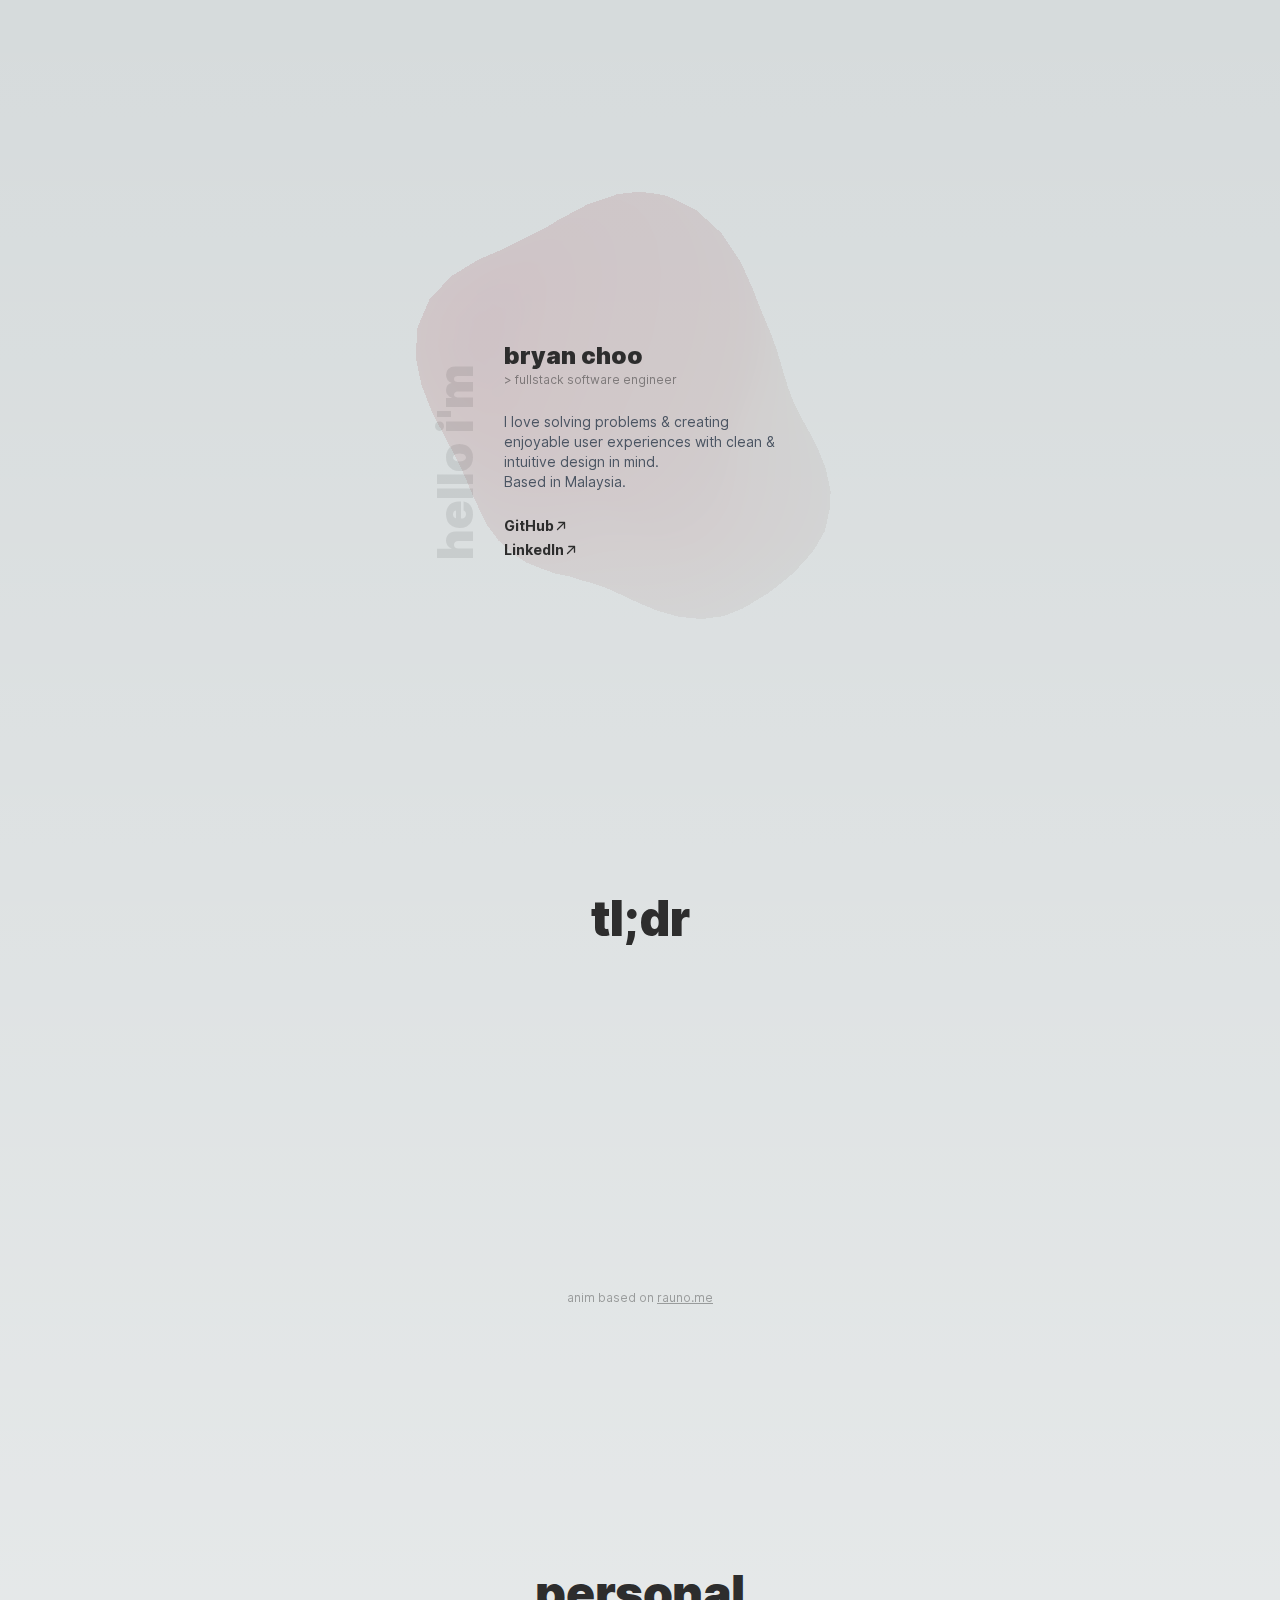
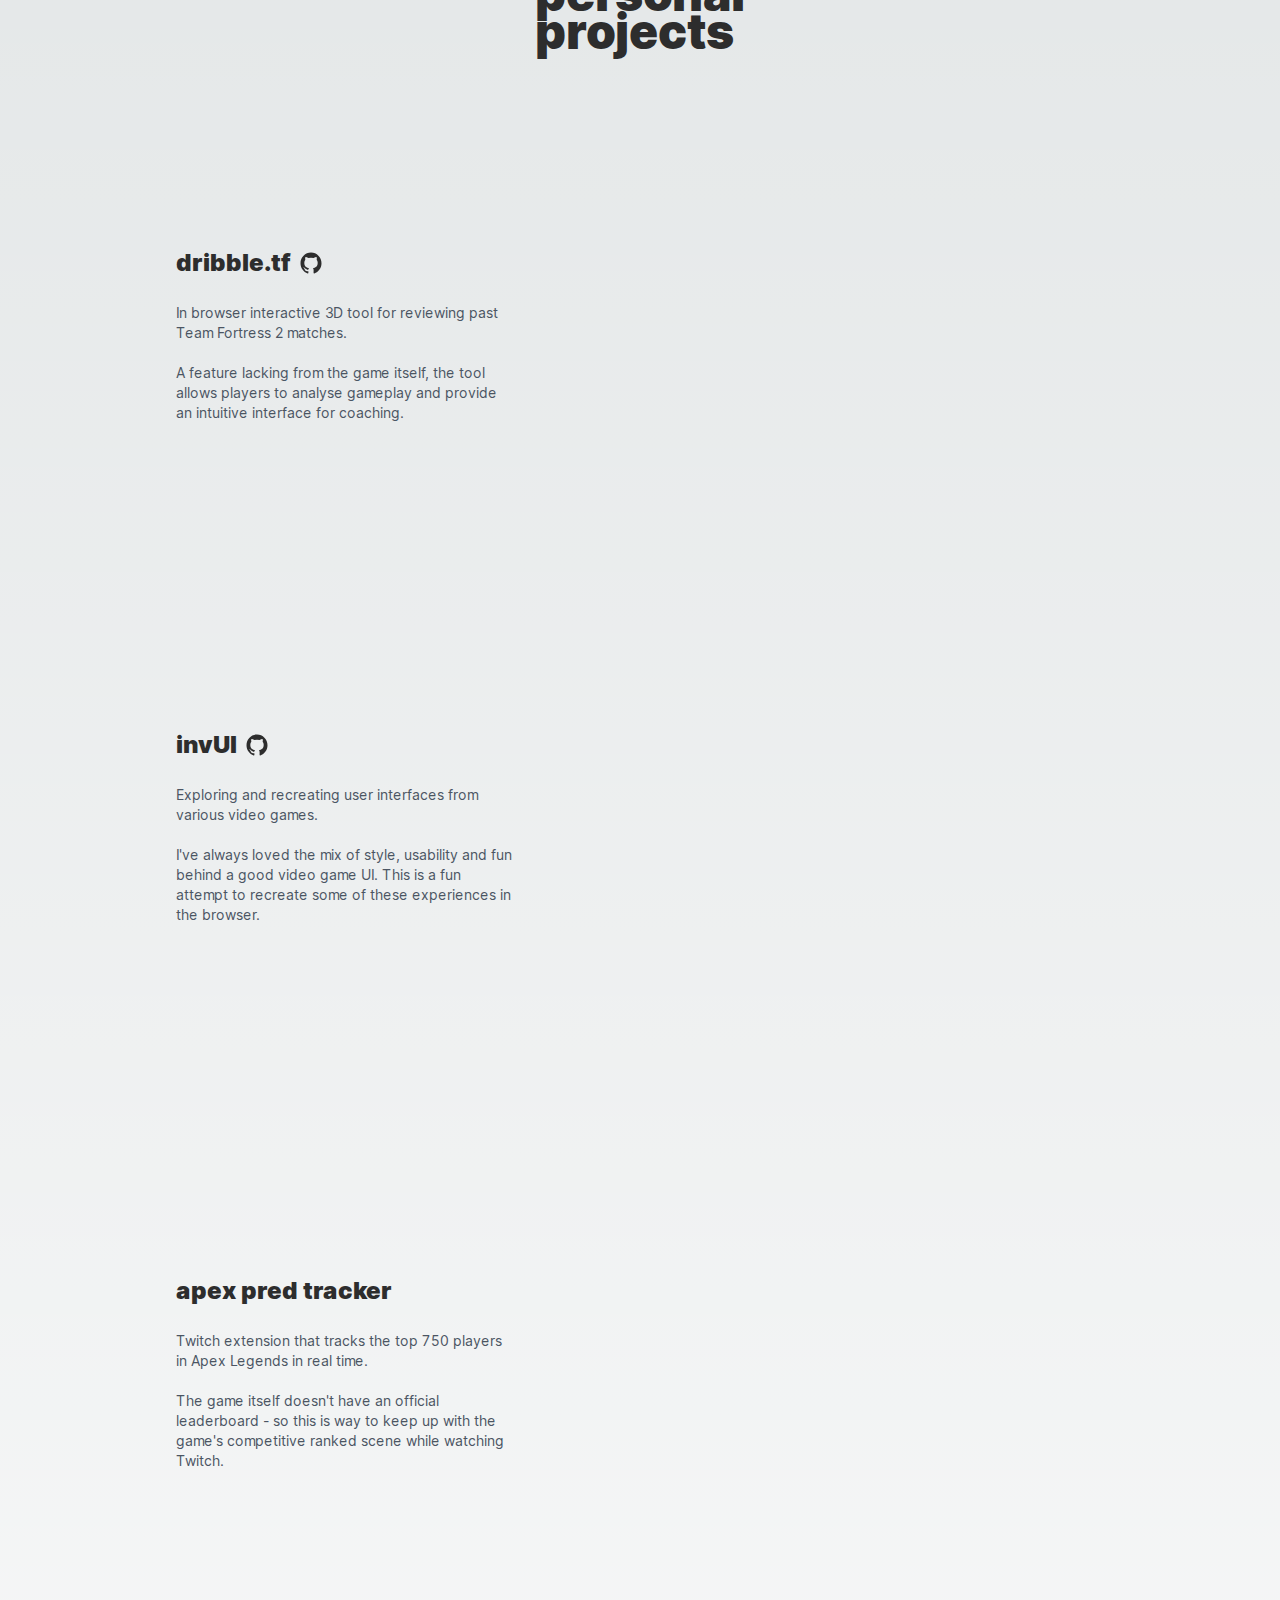
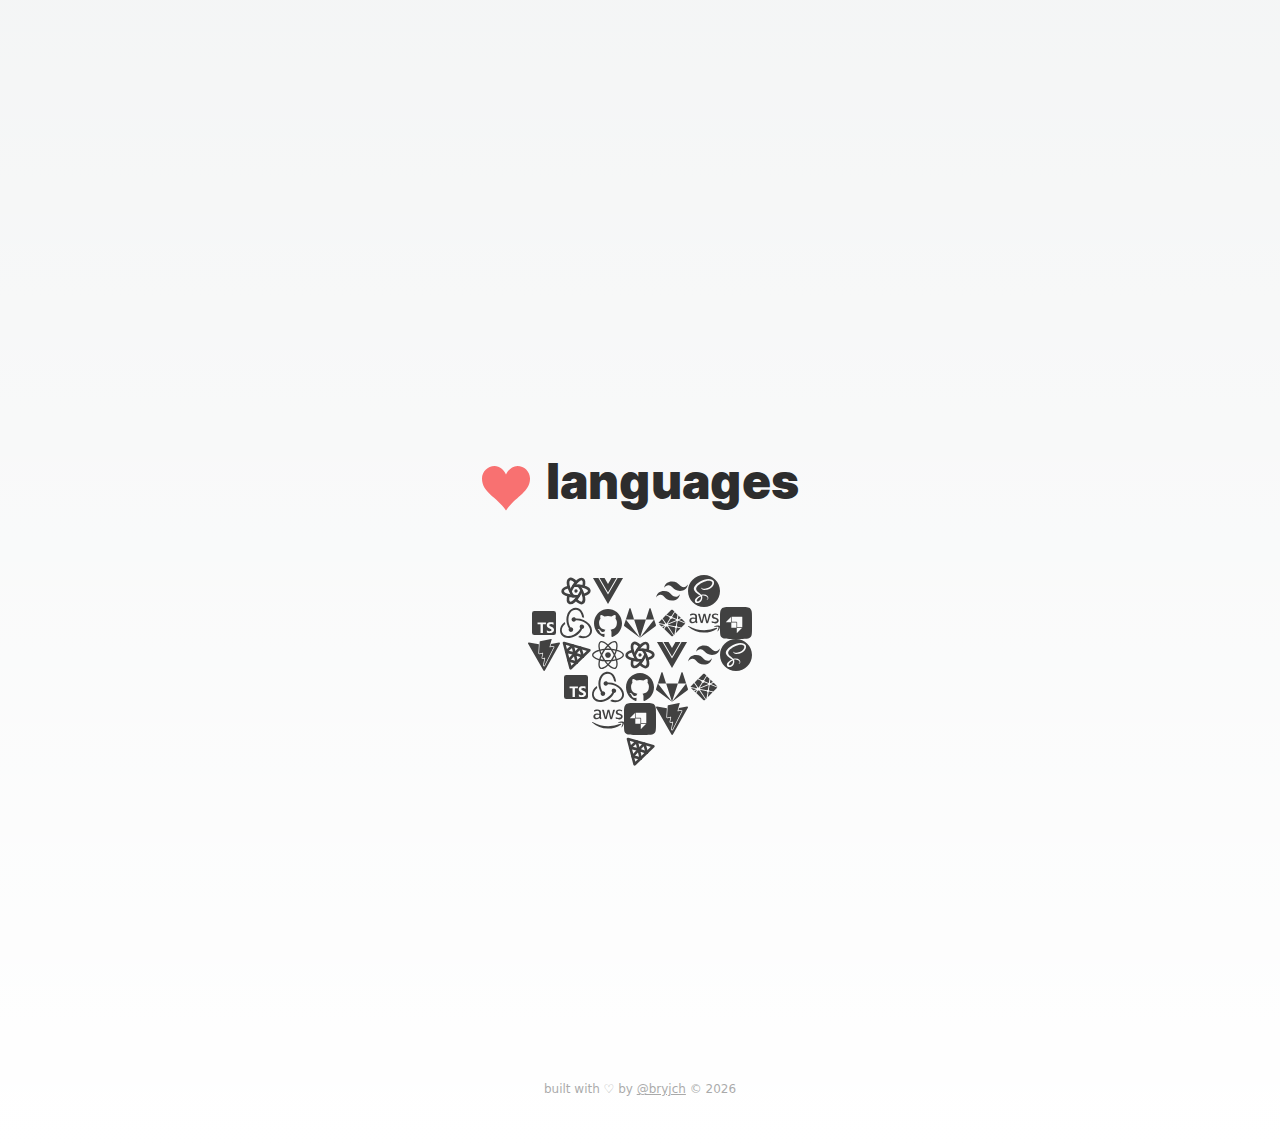
==== index.html @ 284724e9 "Deploying to main from @ bryjch/portfolio@7d08ee5f83254dabbc5045abfdbc4ef58ce2fde5 🚀" ====
<!DOCTYPE html><html lang="en"><head><meta charSet="utf-8"/><meta name="viewport" content="width=device-width, initial-scale=1"/><link rel="preload" href="/_next/static/media/2d141e1a38819612-s.p.woff2" as="font" crossorigin="" type="font/woff2"/><link rel="preload" href="/_next/static/media/3534416bbfdcc9be-s.p.woff2" as="font" crossorigin="" type="font/woff2"/><link rel="preload" href="/_next/static/media/735e8e7fccdb6d69-s.p.woff2" as="font" crossorigin="" type="font/woff2"/><link rel="preload" href="/_next/static/media/c9a5bc6a7c948fb0-s.p.woff2" as="font" crossorigin="" type="font/woff2"/><link rel="stylesheet" href="/_next/static/css/01c083bb0435b1bc.css" crossorigin="" data-precedence="next"/><link rel="preload" as="script" fetchPriority="low" href="/_next/static/chunks/webpack-c4fdabdfb7a5eb78.js" crossorigin=""/><script src="/_next/static/chunks/fd9d1056-96f86a2a9ab9b4eb.js" async="" crossorigin=""></script><script src="/_next/static/chunks/938-b4497bc437be2cba.js" async="" crossorigin=""></script><script src="/_next/static/chunks/main-app-8176eb04c7384afd.js" async="" crossorigin=""></script><script src="/_next/static/chunks/b536a0f1-627f87275513f0c8.js" async=""></script><script src="/_next/static/chunks/f8025e75-3c76b176ef606f08.js" async=""></script><script src="/_next/static/chunks/30a37ab2-d5630b1a00785053.js" async=""></script><script src="/_next/static/chunks/f97e080b-dc080d151d26a91a.js" async=""></script><script src="/_next/static/chunks/9c4e2130-db1ce930b260597e.js" async=""></script><script src="/_next/static/chunks/619edb50-82c0f2082893d46e.js" async=""></script><script src="/_next/static/chunks/53c13509-4abc316541fa5c7f.js" async=""></script><script src="/_next/static/chunks/8e1d74a4-30deee8520713abd.js" async=""></script><script src="/_next/static/chunks/3d47b92a-4166e5108a5d3f38.js" async=""></script><script src="/_next/static/chunks/632-d1c2dd613362a618.js" async=""></script><script src="/_next/static/chunks/app/page-56d567852013eef4.js" async=""></script><script src="/_next/static/chunks/849-bd500877c4255c09.js" async=""></script><script src="/_next/static/chunks/app/layout-29868a485b62429f.js" async=""></script><title>portfolio / bryan choo</title><meta name="description" content="I love solving problems &amp; creating enjoyable user experiences with clean &amp; intuitive design in mind."/><link rel="icon" href="/favicon.ico" type="image/x-icon" sizes="16x16"/><meta name="next-size-adjust"/><script src="/_next/static/chunks/polyfills-c67a75d1b6f99dc8.js" crossorigin="" noModule=""></script></head><body class="
    __variable_aaf875
    __variable_da1155
    __variable_994440
    __variable_587f35
  "><main class="relative flex flex-col items-center font-inter"><div class="absolute inset-0 h-full w-full overflow-hidden"><div class="h-screen w-screen" style="transform:none"><div class="relative h-full w-full"><div style="position:relative;width:100%;height:100%;overflow:hidden;pointer-events:auto"><div style="width:100%;height:100%"><canvas style="display:block"></canvas></div></div></div></div></div><section class="flex min-h-screen w-full flex-col items-center justify-center py-24 md:flex-row"><div class="relative max-w-[20em] px-6 text-center md:text-left"><div class="mb-6"><div class="flex justify-center text-2xl font-black md:justify-start"><div class="relative cursor-default whitespace-pre-wrap text-center"><div class="animate-float" style="animation-delay:3.1559451524192443s"><div class="animate-rock" style="animation-duration:9.9s;animation-direction:normal">b</div></div></div><div class="relative cursor-default whitespace-pre-wrap text-center"><div class="animate-float" style="animation-delay:3.3472362886883804s"><div class="animate-rock" style="animation-duration:5.8s;animation-direction:reverse">r</div></div></div><div class="relative cursor-default whitespace-pre-wrap text-center"><div class="animate-float" style="animation-delay:4.251679165800007s"><div class="animate-rock" style="animation-duration:10.8s;animation-direction:normal">y</div></div></div><div class="relative cursor-default whitespace-pre-wrap text-center"><div class="animate-float" style="animation-delay:0.77472004172191s"><div class="animate-rock" style="animation-duration:8.5s;animation-direction:reverse">a</div></div></div><div class="relative cursor-default whitespace-pre-wrap text-center"><div class="animate-float" style="animation-delay:4.520861623666653s"><div class="animate-rock" style="animation-duration:15.9s;animation-direction:normal">n</div></div></div><div class="relative cursor-default whitespace-pre-wrap text-center"><div class="animate-float" style="animation-delay:2.71544458318845s"><div class="animate-rock" style="animation-duration:17.5s;animation-direction:reverse"> </div></div></div><div class="relative cursor-default whitespace-pre-wrap text-center"><div class="animate-float" style="animation-delay:0.25283655226793633s"><div class="animate-rock" style="animation-duration:12.8s;animation-direction:normal">c</div></div></div><div class="relative cursor-default whitespace-pre-wrap text-center"><div class="animate-float" style="animation-delay:0.7311915383926276s"><div class="animate-rock" style="animation-duration:18.5s;animation-direction:reverse">h</div></div></div><div class="relative cursor-default whitespace-pre-wrap text-center"><div class="animate-float" style="animation-delay:2.541614283893641s"><div class="animate-rock" style="animation-duration:9.5s;animation-direction:normal">o</div></div></div><div class="relative cursor-default whitespace-pre-wrap text-center"><div class="animate-float" style="animation-delay:0.2887290134395723s"><div class="animate-rock" style="animation-duration:15.2s;animation-direction:reverse">o</div></div></div></div><p class="text-xs opacity-50 dark:opacity-80">&gt;<!-- --> fullstack software engineer</p></div><div class="mb-6 text-sm text-pp-text-muted"><p>I love solving problems &amp; creating enjoyable user experiences with clean &amp; intuitive design in mind.</p><p>Based in Malaysia.</p></div><div class="flex flex-row items-start justify-center gap-4 text-sm md:flex-col md:justify-end md:gap-1"><a class="underline-anchor relative inline-flex items-center font-bold" href="https://github.com/bryjch">GitHub <svg stroke="currentColor" fill="currentColor" stroke-width="0" viewBox="0 0 256 256" height="1em" width="1em" xmlns="http://www.w3.org/2000/svg"><path d="M204,64V168a12,12,0,0,1-24,0V93L72.49,200.49a12,12,0,0,1-17-17L163,76H88a12,12,0,0,1,0-24H192A12,12,0,0,1,204,64Z"></path></svg></a><a class="underline-anchor relative inline-flex items-center font-bold" href="https://www.linkedin.com/in/bryjch">LinkedIn <svg stroke="currentColor" fill="currentColor" stroke-width="0" viewBox="0 0 256 256" height="1em" width="1em" xmlns="http://www.w3.org/2000/svg"><path d="M204,64V168a12,12,0,0,1-24,0V93L72.49,200.49a12,12,0,0,1-17-17L163,76H88a12,12,0,0,1,0-24H192A12,12,0,0,1,204,64Z"></path></svg></a></div><div class="absolute bottom-0 left-0 hidden origin-bottom-left -rotate-90 md:block"><span class="text-5xl font-black opacity-10 dark:opacity-60">hello i&#x27;m</span></div></div></section><section class="flex h-[90vh] w-screen flex-col items-center justify-start sm:h-[75vh]"><div class="relative grid text-5xl font-black leading-[0.8em]"><div class="flex"><div class="relative cursor-default whitespace-pre-wrap text-center"><div class="animate-float" style="animation-delay:3.8753112233521563s"><div class="animate-rock" style="animation-duration:6.7s;animation-direction:normal">t</div></div></div><div class="relative cursor-default whitespace-pre-wrap text-center"><div class="animate-float" style="animation-delay:0.15325197561466253s"><div class="animate-rock" style="animation-duration:15.1s;animation-direction:reverse">l</div></div></div><div class="relative cursor-default whitespace-pre-wrap text-center"><div class="animate-float" style="animation-delay:3.5206346283004253s"><div class="animate-rock" style="animation-duration:7.5s;animation-direction:normal">;</div></div></div><div class="relative cursor-default whitespace-pre-wrap text-center"><div class="animate-float" style="animation-delay:3.9883256574940233s"><div class="animate-rock" style="animation-duration:14.7s;animation-direction:reverse">d</div></div></div><div class="relative cursor-default whitespace-pre-wrap text-center"><div class="animate-float" style="animation-delay:3.10139836051797s"><div class="animate-rock" style="animation-duration:15.6s;animation-direction:normal">r</div></div></div></div></div><div class="relative flex w-full max-w-lg flex-col items-start p-8 leading-none"><div class="flex w-full flex-wrap rounded py-4 sm:py-4" title="counting down the days" style="opacity:0"><span>⁣</span></div><div class="flex w-full flex-wrap rounded py-4 sm:py-4" title="little impostor syndrome" style="opacity:0"><span>⁣</span></div><div class="flex w-full flex-wrap rounded py-4 sm:py-4" title="not duolingo" style="opacity:0"><span>⁣</span></div><div class="flex w-full flex-wrap rounded py-4 sm:py-4" title="a frame that works" style="opacity:0"><span>⁣</span></div><div class="flex w-full flex-wrap rounded py-4 sm:py-4" title="home sweet home" style="opacity:0"><span>⁣</span></div><div class="flex w-full flex-wrap rounded py-4 sm:py-4" title="never catch me lackin" style="opacity:0"><span>⁣</span></div></div><div class="relative text-xs opacity-40">anim based on<!-- --> <a class="underline" href="https://rauno.me/projects" target="_blank" rel="noopener noreferrer">rauno.me</a></div></section><section class="-mb-4 flex items-center justify-center md:-mb-8"><div class="relative ml-auto inline-flex"><div class="relative grid text-5xl font-black leading-[0.8em]"><div class="flex"><div class="relative cursor-default whitespace-pre-wrap text-center"><div class="animate-float" style="animation-delay:0.7577377024113147s"><div class="animate-rock" style="animation-duration:13.4s;animation-direction:normal">p</div></div></div><div class="relative cursor-default whitespace-pre-wrap text-center"><div class="animate-float" style="animation-delay:2.628112608424926s"><div class="animate-rock" style="animation-duration:8.2s;animation-direction:reverse">e</div></div></div><div class="relative cursor-default whitespace-pre-wrap text-center"><div class="animate-float" style="animation-delay:0.9296190545685337s"><div class="animate-rock" style="animation-duration:12.1s;animation-direction:normal">r</div></div></div><div class="relative cursor-default whitespace-pre-wrap text-center"><div class="animate-float" style="animation-delay:1.0887898962300433s"><div class="animate-rock" style="animation-duration:7.4s;animation-direction:reverse">s</div></div></div><div class="relative cursor-default whitespace-pre-wrap text-center"><div class="animate-float" style="animation-delay:0.3886985484781064s"><div class="animate-rock" style="animation-duration:7.3s;animation-direction:normal">o</div></div></div><div class="relative cursor-default whitespace-pre-wrap text-center"><div class="animate-float" style="animation-delay:2.80549498810875s"><div class="animate-rock" style="animation-duration:17.5s;animation-direction:reverse">n</div></div></div><div class="relative cursor-default whitespace-pre-wrap text-center"><div class="animate-float" style="animation-delay:2.534920149709251s"><div class="animate-rock" style="animation-duration:16.9s;animation-direction:normal">a</div></div></div><div class="relative cursor-default whitespace-pre-wrap text-center"><div class="animate-float" style="animation-delay:1.3307048018531995s"><div class="animate-rock" style="animation-duration:17.9s;animation-direction:reverse">l</div></div></div></div><div class="flex"><div class="relative cursor-default whitespace-pre-wrap text-center"><div class="animate-float" style="animation-delay:3.4080495295619033s"><div class="animate-rock" style="animation-duration:8.7s;animation-direction:normal">p</div></div></div><div class="relative cursor-default whitespace-pre-wrap text-center"><div class="animate-float" style="animation-delay:3.720848887187722s"><div class="animate-rock" style="animation-duration:5.5s;animation-direction:reverse">r</div></div></div><div class="relative cursor-default whitespace-pre-wrap text-center"><div class="animate-float" style="animation-delay:0.06356557922308761s"><div class="animate-rock" style="animation-duration:15.4s;animation-direction:normal">o</div></div></div><div class="relative cursor-default whitespace-pre-wrap text-center"><div class="animate-float" style="animation-delay:2.0709193973702558s"><div class="animate-rock" style="animation-duration:6.8s;animation-direction:reverse">j</div></div></div><div class="relative cursor-default whitespace-pre-wrap text-center"><div class="animate-float" style="animation-delay:4.885429465447957s"><div class="animate-rock" style="animation-duration:14.6s;animation-direction:normal">e</div></div></div><div class="relative cursor-default whitespace-pre-wrap text-center"><div class="animate-float" style="animation-delay:1.320691082284624s"><div class="animate-rock" style="animation-duration:12.7s;animation-direction:reverse">c</div></div></div><div class="relative cursor-default whitespace-pre-wrap text-center"><div class="animate-float" style="animation-delay:3.6892335467715522s"><div class="animate-rock" style="animation-duration:11.7s;animation-direction:normal">t</div></div></div><div class="relative cursor-default whitespace-pre-wrap text-center"><div class="animate-float" style="animation-delay:0.03360759411392794s"><div class="animate-rock" style="animation-duration:16.9s;animation-direction:reverse">s</div></div></div></div></div></div></section><section><div class="relative mx-auto my-28 flex w-full max-w-screen-lg flex-col items-center justify-center px-8 md:my-40 md:flex-row lg:px-12"><div class="basis-5/12 md:pr-12"><div class="mb-6 flex items-center"><a href="https://dribble.tf" class="underline-anchor relative inline-flex transition-all"><h2 class="text-2xl font-black">dribble.tf</h2></a><a href="https://github.com/bryjch/dribble.tf" class="ml-2 inline-block text-2xl transition-all hover:text-pp-accent"><svg stroke="currentColor" fill="currentColor" stroke-width="0" viewBox="0 0 512 512" height="1em" width="1em" xmlns="http://www.w3.org/2000/svg"><path d="M256 32C132.3 32 32 134.9 32 261.7c0 101.5 64.2 187.5 153.2 217.9a17.56 17.56 0 0 0 3.8.4c8.3 0 11.5-6.1 11.5-11.4 0-5.5-.2-19.9-.3-39.1a102.4 102.4 0 0 1-22.6 2.7c-43.1 0-52.9-33.5-52.9-33.5-10.2-26.5-24.9-33.6-24.9-33.6-19.5-13.7-.1-14.1 1.4-14.1h.1c22.5 2 34.3 23.8 34.3 23.8 11.2 19.6 26.2 25.1 39.6 25.1a63 63 0 0 0 25.6-6c2-14.8 7.8-24.9 14.2-30.7-49.7-5.8-102-25.5-102-113.5 0-25.1 8.7-45.6 23-61.6-2.3-5.8-10-29.2 2.2-60.8a18.64 18.64 0 0 1 5-.5c8.1 0 26.4 3.1 56.6 24.1a208.21 208.21 0 0 1 112.2 0c30.2-21 48.5-24.1 56.6-24.1a18.64 18.64 0 0 1 5 .5c12.2 31.6 4.5 55 2.2 60.8 14.3 16.1 23 36.6 23 61.6 0 88.2-52.4 107.6-102.3 113.3 8 7.1 15.2 21.1 15.2 42.5 0 30.7-.3 55.5-.3 63 0 5.4 3.1 11.5 11.4 11.5a19.35 19.35 0 0 0 4-.4C415.9 449.2 480 363.1 480 261.7 480 134.9 379.7 32 256 32z"></path></svg></a></div><p class="mb-6 max-w-sm whitespace-pre-line text-sm text-pp-text-muted">In browser interactive 3D tool for reviewing past Team Fortress 2 matches.

A feature lacking from the game itself, the tool allows players to analyse gameplay and provide an intuitive interface for coaching.</p></div><div class="relative flex w-full max-w-sm basis-7/12 items-center justify-center md:max-w-screen-sm"><a href="https://dribble.tf" class="inline-block transition-transform duration-300 hover:scale-[102%]"><div class="group flex"><div class="inline-block rounded-[2rem] shadow-lg md:rounded-[4rem]"><img alt="dribble.tf" loading="lazy" width="1280" height="791" decoding="async" data-nimg="1" class="overflow-hidden rounded-[2rem] md:rounded-[4rem]" style="color:transparent" src="/_next/static/media/dribble.1a53d5ec.png"/></div></div></a></div></div><div class="relative mx-auto my-28 flex w-full max-w-screen-lg flex-col items-center justify-center px-8 md:my-40 md:flex-row lg:px-12"><div class="basis-5/12 md:pr-12"><div class="mb-6 flex items-center"><a href="https://invui.netlify.app" class="underline-anchor relative inline-flex transition-all"><h2 class="text-2xl font-black">invUI</h2></a><a href="https://github.com/bryjch/invui" class="ml-2 inline-block text-2xl transition-all hover:text-pp-accent"><svg stroke="currentColor" fill="currentColor" stroke-width="0" viewBox="0 0 512 512" height="1em" width="1em" xmlns="http://www.w3.org/2000/svg"><path d="M256 32C132.3 32 32 134.9 32 261.7c0 101.5 64.2 187.5 153.2 217.9a17.56 17.56 0 0 0 3.8.4c8.3 0 11.5-6.1 11.5-11.4 0-5.5-.2-19.9-.3-39.1a102.4 102.4 0 0 1-22.6 2.7c-43.1 0-52.9-33.5-52.9-33.5-10.2-26.5-24.9-33.6-24.9-33.6-19.5-13.7-.1-14.1 1.4-14.1h.1c22.5 2 34.3 23.8 34.3 23.8 11.2 19.6 26.2 25.1 39.6 25.1a63 63 0 0 0 25.6-6c2-14.8 7.8-24.9 14.2-30.7-49.7-5.8-102-25.5-102-113.5 0-25.1 8.7-45.6 23-61.6-2.3-5.8-10-29.2 2.2-60.8a18.64 18.64 0 0 1 5-.5c8.1 0 26.4 3.1 56.6 24.1a208.21 208.21 0 0 1 112.2 0c30.2-21 48.5-24.1 56.6-24.1a18.64 18.64 0 0 1 5 .5c12.2 31.6 4.5 55 2.2 60.8 14.3 16.1 23 36.6 23 61.6 0 88.2-52.4 107.6-102.3 113.3 8 7.1 15.2 21.1 15.2 42.5 0 30.7-.3 55.5-.3 63 0 5.4 3.1 11.5 11.4 11.5a19.35 19.35 0 0 0 4-.4C415.9 449.2 480 363.1 480 261.7 480 134.9 379.7 32 256 32z"></path></svg></a></div><p class="mb-6 max-w-sm whitespace-pre-line text-sm text-pp-text-muted">Exploring and recreating user interfaces from various video games.

I&#x27;ve always loved the mix of style, usability and fun behind a good video game UI. This is a fun attempt to recreate some of these experiences in the browser.</p></div><div class="relative flex w-full max-w-sm basis-7/12 items-center justify-center md:max-w-screen-sm"><a href="https://invui.netlify.app" class="inline-block transition-transform duration-300 hover:scale-[102%]"><div class="group flex"><div class="inline-block rounded-[2rem] shadow-lg md:rounded-[4rem]"><img alt="invUI" loading="lazy" width="1280" height="780" decoding="async" data-nimg="1" class="overflow-hidden rounded-[2rem] md:rounded-[4rem]" style="color:transparent" src="/_next/static/media/invui.5ebc45e9.png"/></div></div></a></div></div><div class="relative mx-auto my-28 flex w-full max-w-screen-lg flex-col items-center justify-center px-8 md:my-40 md:flex-row lg:px-12"><div class="basis-5/12 md:pr-12"><div class="mb-6 flex items-center"><a href="https://dashboard.twitch.tv/extensions/9x7t6zdn54tl4xi81x6t3ac5irq7ev-0.0.3" class="underline-anchor relative inline-flex transition-all"><h2 class="text-2xl font-black">apex pred tracker</h2></a></div><p class="mb-6 max-w-sm whitespace-pre-line text-sm text-pp-text-muted">Twitch extension that tracks the top 750 players in Apex Legends in real time.

The game itself doesn&#x27;t have an official leaderboard - so this is way to keep up with the game&#x27;s competitive ranked scene while watching Twitch.</p></div><div class="relative flex w-full max-w-sm basis-7/12 items-center justify-center md:max-w-screen-sm"><a href="https://dashboard.twitch.tv/extensions/9x7t6zdn54tl4xi81x6t3ac5irq7ev-0.0.3" class="inline-block transition-transform duration-300 hover:scale-[102%]"><div class="group flex"><div class="inline-block rounded-[2rem] shadow-lg md:rounded-[4rem]"><img alt="apex pred tracker" loading="lazy" width="636" height="1000" decoding="async" data-nimg="1" class="overflow-hidden rounded-[2rem] md:rounded-[4rem]" style="color:transparent" src="/_next/static/media/apt-leaderboard.83c96e44.png"/></div><div class="inline-block rounded-[2rem] shadow-lg md:rounded-[4rem] -mr-5 -translate-x-2 scale-90"><img alt="apex pred tracker" loading="lazy" width="636" height="1000" decoding="async" data-nimg="1" class="overflow-hidden rounded-[2rem] md:rounded-[4rem]" style="color:transparent" src="/_next/static/media/apt-live-matches.5c783623.png"/></div></div></a></div></div></section><section class="pointer-events-none relative flex min-h-screen items-center justify-center"><div class="pointer-events-auto flex flex-col items-center justify-center"><div class="relative flex text-5xl font-black leading-[0.8em]"><svg stroke="currentColor" fill="currentColor" stroke-width="0" version="1.1" viewBox="0 0 16 16" class=" mr-4 animate-float text-red-400" height="1em" width="1em" xmlns="http://www.w3.org/2000/svg"><path d="M11.8 1c-1.682 0-3.129 1.368-3.799 2.797-0.671-1.429-2.118-2.797-3.8-2.797-2.318 0-4.2 1.882-4.2 4.2 0 4.716 4.758 5.953 8 10.616 3.065-4.634 8-6.050 8-10.616 0-2.319-1.882-4.2-4.2-4.2z"></path></svg><div class="flex"><div class="relative cursor-default whitespace-pre-wrap text-center"><div class="animate-float" style="animation-delay:4.513075437857924s"><div class="animate-rock" style="animation-duration:5.1s;animation-direction:normal">l</div></div></div><div class="relative cursor-default whitespace-pre-wrap text-center"><div class="animate-float" style="animation-delay:2.456861905965421s"><div class="animate-rock" style="animation-duration:8.9s;animation-direction:reverse">a</div></div></div><div class="relative cursor-default whitespace-pre-wrap text-center"><div class="animate-float" style="animation-delay:1.171172678991488s"><div class="animate-rock" style="animation-duration:10.9s;animation-direction:normal">n</div></div></div><div class="relative cursor-default whitespace-pre-wrap text-center"><div class="animate-float" style="animation-delay:1.8223125431652232s"><div class="animate-rock" style="animation-duration:6.5s;animation-direction:reverse">g</div></div></div><div class="relative cursor-default whitespace-pre-wrap text-center"><div class="animate-float" style="animation-delay:3.2943506252163823s"><div class="animate-rock" style="animation-duration:16.2s;animation-direction:normal">u</div></div></div><div class="relative cursor-default whitespace-pre-wrap text-center"><div class="animate-float" style="animation-delay:4.062893126340114s"><div class="animate-rock" style="animation-duration:14.3s;animation-direction:reverse">a</div></div></div><div class="relative cursor-default whitespace-pre-wrap text-center"><div class="animate-float" style="animation-delay:3.130742803763688s"><div class="animate-rock" style="animation-duration:14.4s;animation-direction:normal">g</div></div></div><div class="relative cursor-default whitespace-pre-wrap text-center"><div class="animate-float" style="animation-delay:3.056204985226993s"><div class="animate-rock" style="animation-duration:10.5s;animation-direction:reverse">e</div></div></div><div class="relative cursor-default whitespace-pre-wrap text-center"><div class="animate-float" style="animation-delay:2.032207776409866s"><div class="animate-rock" style="animation-duration:11.1s;animation-direction:normal">s</div></div></div></div></div><div class="mt-16 opacity-90"><div class="relative grid grid-cols-7"><div class="h-8 w-8"></div><div class="h-8 w-8"><svg stroke="currentColor" fill="none" stroke-width="2" viewBox="0 0 24 24" stroke-linecap="round" stroke-linejoin="round" class="h-full w-full" height="1em" width="1em" xmlns="http://www.w3.org/2000/svg"><path stroke="none" d="M0 0h24v24H0z" fill="none"></path><path d="M6.357 9c-2.637 .68 -4.357 1.845 -4.357 3.175c0 2.107 4.405 3.825 9.85 3.825c.74 0 1.26 -.039 1.95 -.097"></path><path d="M9.837 15.9c-.413 -.596 -.806 -1.133 -1.18 -1.8c-2.751 -4.9 -3.488 -9.77 -1.63 -10.873c1.15 -.697 3.047 .253 4.974 2.254"></path><path d="M6.429 15.387c-.702 2.688 -.56 4.716 .56 5.395c1.783 1.08 5.387 -1.958 8.043 -6.804c.36 -.67 .683 -1.329 .968 -1.978"></path><path d="M12 18.52c1.928 2 3.817 2.95 4.978 2.253c1.85 -1.102 1.121 -5.972 -1.633 -10.873c-.384 -.677 -.777 -1.204 -1.18 -1.8"></path><path d="M17.66 15c2.612 -.687 4.34 -1.85 4.34 -3.176c0 -2.11 -4.408 -3.824 -9.845 -3.824c-.747 0 -1.266 .029 -1.955 .087"></path><path d="M8 12c.285 -.66 .607 -1.308 .968 -1.978c2.647 -4.844 6.253 -7.89 8.046 -6.801c1.11 .679 1.262 2.706 .56 5.393"></path><path d="M12.26 12.015h-.01c-.01 .13 -.12 .24 -.26 .24a.263 .263 0 0 1 -.25 -.26c0 -.14 .11 -.25 .24 -.25h-.01c.13 -.01 .25 .11 .25 .24"></path></svg></div><div class="h-8 w-8"><svg stroke="currentColor" fill="currentColor" stroke-width="0" viewBox="0 0 512 512" class="h-full w-full" height="1em" width="1em" xmlns="http://www.w3.org/2000/svg"><path d="m256 144.03-55.49-96.11h-79.43L256 281.61 390.92 47.92h-79.43L256 144.03z"></path><path d="M409.4 47.92 256 313.61 102.6 47.92H15.74L256 464.08 496.26 47.92H409.4z"></path></svg></div><div class="h-8 w-8"></div><div class="h-8 w-8"><svg stroke="currentColor" fill="currentColor" stroke-width="0" role="img" viewBox="0 0 24 24" class="h-full w-full" height="1em" width="1em" xmlns="http://www.w3.org/2000/svg"><path d="M12.001,4.8c-3.2,0-5.2,1.6-6,4.8c1.2-1.6,2.6-2.2,4.2-1.8c0.913,0.228,1.565,0.89,2.288,1.624 C13.666,10.618,15.027,12,18.001,12c3.2,0,5.2-1.6,6-4.8c-1.2,1.6-2.6,2.2-4.2,1.8c-0.913-0.228-1.565-0.89-2.288-1.624 C16.337,6.182,14.976,4.8,12.001,4.8z M6.001,12c-3.2,0-5.2,1.6-6,4.8c1.2-1.6,2.6-2.2,4.2-1.8c0.913,0.228,1.565,0.89,2.288,1.624 c1.177,1.194,2.538,2.576,5.512,2.576c3.2,0,5.2-1.6,6-4.8c-1.2,1.6-2.6,2.2-4.2,1.8c-0.913-0.228-1.565-0.89-2.288-1.624 C10.337,13.382,8.976,12,6.001,12z"></path></svg></div><div class="h-8 w-8"><svg stroke="currentColor" fill="currentColor" stroke-width="0" role="img" viewBox="0 0 24 24" class="h-full w-full" height="1em" width="1em" xmlns="http://www.w3.org/2000/svg"><path d="M12 0c6.627 0 12 5.373 12 12s-5.373 12-12 12S0 18.627 0 12 5.373 0 12 0zM9.615 15.998c.175.645.156 1.248-.024 1.792l-.065.18c-.024.061-.052.12-.078.176-.14.29-.326.56-.555.81-.698.759-1.672 1.047-2.09.805-.45-.262-.226-1.335.584-2.19.871-.918 2.12-1.509 2.12-1.509v-.003l.108-.061zm9.911-10.861c-.542-2.133-4.077-2.834-7.422-1.645-1.989.707-4.144 1.818-5.693 3.267C4.568 8.48 4.275 9.98 4.396 10.607c.427 2.211 3.457 3.657 4.703 4.73v.006c-.367.18-3.056 1.529-3.686 2.925-.675 1.47.105 2.521.615 2.655 1.575.436 3.195-.36 4.065-1.649.84-1.261.766-2.881.404-3.676.496-.135 1.08-.195 1.83-.104 2.101.24 2.521 1.56 2.43 2.1-.09.539-.523.854-.674.944-.15.091-.195.12-.181.181.015.09.091.09.21.075.165-.03 1.096-.45 1.141-1.471.045-1.29-1.186-2.729-3.375-2.7-.9.016-1.471.091-1.875.256-.03-.045-.061-.075-.105-.105-1.35-1.455-3.855-2.475-3.75-4.41.03-.705.285-2.564 4.8-4.814 3.705-1.846 6.661-1.335 7.171-.21.733 1.604-1.576 4.59-5.431 5.024-1.47.165-2.235-.404-2.431-.615-.209-.225-.239-.24-.314-.194-.12.06-.045.255 0 .375.12.3.585.825 1.396 1.095.704.225 2.43.359 4.5-.45 2.324-.899 4.139-3.405 3.614-5.505l.073.067z"></path></svg></div><div class="h-8 w-8"></div><div class="h-8 w-8"><svg stroke="currentColor" fill="currentColor" stroke-width="0" viewBox="0 0 24 24" class="h-full w-full" height="1em" width="1em" xmlns="http://www.w3.org/2000/svg"><path d="M19.24 3H4.76A1.76 1.76 0 0 0 3 4.76v14.48A1.76 1.76 0 0 0 4.76 21h14.48A1.76 1.76 0 0 0 21 19.24V4.76A1.76 1.76 0 0 0 19.24 3zm-5.8 10h-2.25v6.44H9.4V13H7.15v-1.46h6.29zm5.8 5.28a1.71 1.71 0 0 1-.67.74 3 3 0 0 1-1 .39 5.81 5.81 0 0 1-1.2.12 7 7 0 0 1-1.23-.11 4.52 4.52 0 0 1-1-.33v-1.71l-.06-.06h.06v.07a3.41 3.41 0 0 0 1 .54 3.06 3.06 0 0 0 1.13.2 2.58 2.58 0 0 0 .6-.06 1.47 1.47 0 0 0 .42-.17.75.75 0 0 0 .25-.25.69.69 0 0 0-.06-.74 1.24 1.24 0 0 0-.35-.33 3.12 3.12 0 0 0-.53-.3l-.67-.28a3.57 3.57 0 0 1-1.37-1 2 2 0 0 1-.46-1.33 2.16 2.16 0 0 1 .24-1.06 2.09 2.09 0 0 1 .66-.71 2.88 2.88 0 0 1 1-.42 5.11 5.11 0 0 1 1.19-.13 7 7 0 0 1 1.09.07 4.53 4.53 0 0 1 .88.23v1.65a2.42 2.42 0 0 0-.42-.24 3.58 3.58 0 0 0-.49-.17 3 3 0 0 0-.49-.1 2.45 2.45 0 0 0-.46 0 2.29 2.29 0 0 0-.56.06 1.54 1.54 0 0 0-.43.16.78.78 0 0 0-.26.25.63.63 0 0 0-.09.33.62.62 0 0 0 .1.35 1.19 1.19 0 0 0 .3.29 2.15 2.15 0 0 0 .46.28l.63.28a6.56 6.56 0 0 1 .84.42 2.65 2.65 0 0 1 .64.49 1.79 1.79 0 0 1 .42.63 2.48 2.48 0 0 1 .14.85 2.68 2.68 0 0 1-.25 1.08z"></path></svg></div><div class="h-8 w-8"><svg stroke="currentColor" fill="currentColor" stroke-width="0" role="img" viewBox="0 0 24 24" class="h-full w-full" height="1em" width="1em" xmlns="http://www.w3.org/2000/svg"><path d="M16.634 16.504c.87-.075 1.543-.84 1.5-1.754-.047-.914-.796-1.648-1.709-1.648h-.061a1.71 1.71 0 00-1.648 1.769c.03.479.226.869.494 1.153-1.048 2.038-2.621 3.536-5.005 4.795-1.603.838-3.296 1.154-4.944.93-1.378-.195-2.456-.81-3.116-1.799-.988-1.499-1.078-3.116-.255-4.734.6-1.17 1.499-2.023 2.099-2.443a9.96 9.96 0 01-.42-1.543C-.868 14.408-.416 18.752.932 20.805c1.004 1.498 3.057 2.456 5.304 2.456.6 0 1.23-.044 1.843-.194 3.897-.749 6.848-3.086 8.541-6.532zm5.348-3.746c-2.32-2.728-5.738-4.226-9.634-4.226h-.51c-.253-.554-.837-.899-1.498-.899h-.045c-.943 0-1.678.81-1.647 1.753.03.898.794 1.648 1.708 1.648h.074a1.69 1.69 0 001.499-1.049h.555c2.309 0 4.495.674 6.488 1.992 1.527 1.005 2.622 2.323 3.237 3.897.538 1.288.509 2.547-.045 3.597-.855 1.647-2.294 2.517-4.196 2.517-1.199 0-2.367-.375-2.967-.644-.36.298-.96.793-1.394 1.093 1.318.598 2.652.943 3.94.943 2.922 0 5.094-1.647 5.919-3.236.898-1.798.824-4.824-1.47-7.416zM6.49 17.042c.03.899.793 1.648 1.708 1.648h.06a1.688 1.688 0 001.648-1.768c0-.9-.779-1.647-1.693-1.647h-.06c-.06 0-.15 0-.226.029-1.243-2.098-1.768-4.347-1.572-6.772.12-1.828.72-3.417 1.797-4.735.9-1.124 2.593-1.68 3.747-1.708 3.236-.061 4.585 3.971 4.689 5.574l1.498.45C17.741 3.197 14.686.62 11.764.62 9.02.62 6.49 2.613 5.47 5.535 4.077 9.43 4.991 13.177 6.7 16.174c-.15.195-.24.539-.21.868z"></path></svg></div><div class="h-8 w-8"><svg stroke="currentColor" fill="currentColor" stroke-width="0" viewBox="0 0 512 512" class="h-full w-full" height="1em" width="1em" xmlns="http://www.w3.org/2000/svg"><path d="M256 32C132.3 32 32 134.9 32 261.7c0 101.5 64.2 187.5 153.2 217.9a17.56 17.56 0 0 0 3.8.4c8.3 0 11.5-6.1 11.5-11.4 0-5.5-.2-19.9-.3-39.1a102.4 102.4 0 0 1-22.6 2.7c-43.1 0-52.9-33.5-52.9-33.5-10.2-26.5-24.9-33.6-24.9-33.6-19.5-13.7-.1-14.1 1.4-14.1h.1c22.5 2 34.3 23.8 34.3 23.8 11.2 19.6 26.2 25.1 39.6 25.1a63 63 0 0 0 25.6-6c2-14.8 7.8-24.9 14.2-30.7-49.7-5.8-102-25.5-102-113.5 0-25.1 8.7-45.6 23-61.6-2.3-5.8-10-29.2 2.2-60.8a18.64 18.64 0 0 1 5-.5c8.1 0 26.4 3.1 56.6 24.1a208.21 208.21 0 0 1 112.2 0c30.2-21 48.5-24.1 56.6-24.1a18.64 18.64 0 0 1 5 .5c12.2 31.6 4.5 55 2.2 60.8 14.3 16.1 23 36.6 23 61.6 0 88.2-52.4 107.6-102.3 113.3 8 7.1 15.2 21.1 15.2 42.5 0 30.7-.3 55.5-.3 63 0 5.4 3.1 11.5 11.4 11.5a19.35 19.35 0 0 0 4-.4C415.9 449.2 480 363.1 480 261.7 480 134.9 379.7 32 256 32z"></path></svg></div><div class="h-8 w-8"><svg stroke="currentColor" fill="currentColor" stroke-width="0" viewBox="0 0 512 512" class="h-full w-full" height="1em" width="1em" xmlns="http://www.w3.org/2000/svg"><path d="M105.2 24.9c-3.1-8.9-15.7-8.9-18.9 0L29.8 199.7h132c-.1 0-56.6-174.8-56.6-174.8zM.9 287.7c-2.6 8 .3 16.9 7.1 22l247.9 184-226.2-294zm160.8-88l94.3 294 94.3-294zm349.4 88l-28.8-88-226.3 294 247.9-184c6.9-5.1 9.7-14 7.2-22zM425.7 24.9c-3.1-8.9-15.7-8.9-18.9 0l-56.6 174.8h132z"></path></svg></div><div class="h-8 w-8"><svg stroke="currentColor" fill="currentColor" stroke-width="0" viewBox="0 0 24 24" class="h-full w-full" height="1em" width="1em" xmlns="http://www.w3.org/2000/svg"><path d="M17.13 9.68 22 11.8v-.11c-.07-.24-.28-.45-.7-.87l-2-2-2.07.87zM12.2 7.24a1.31 1.31 0 0 1 .16.47l3 1.29a1.11 1.11 0 0 1 .29-.14l.48-3-2-2-1.95 3.3s0 .05.02.08zM10.61 7a1.1 1.1 0 0 1 1-.2h.05l2.16-3.34-.66-.66c-.42-.42-.63-.63-.87-.7a1 1 0 0 0-.63 0c-.24.07-.45.28-.87.7l-3 3c.31.14 2.5 1.06 2.78 1.19zm-3.12 5.29h.27a1.45 1.45 0 0 1 .29 0l2.38-3.68v-.06a1 1 0 0 1-.27-.95L9 7l-1.7-.73L5 8.61l2.51 3.66zm7.62-2.44v-.08a.59.59 0 0 1 0-.14l-2.86-1.27h-.05a1.05 1.05 0 0 1-.88.47h-.17s-.05 0-.06.05L8.73 12.5v.05l6.33-2.7s.05.02.05 0zm1.36-.91a.83.83 0 0 1 .26.19l2-.84-1.89-1.87-.4 2.47zm-2.29 5.54A.91.91 0 0 1 15 14v-.05l.54-3.37-.09-.08L9 13.15a2.76 2.76 0 0 1 .08.27zM2 11.95zm12.14 3.18L8.92 14v.06L13.47 21l.42-.43c.15-.92.71-4.33.78-4.72a.9.9 0 0 1-.53-.72zm1.65.32a.88.88 0 0 1-.36.27l-.64 3.94L18.43 16zm1.07-5.13a.07.07 0 0 0-.06 0 .92.92 0 0 1-.61.34v.06l-.55 3.4a.88.88 0 0 1 .34.62h.06l2.95.61 2.28-2.28a4.22 4.22 0 0 0 .65-.74zM8.3 14.59a1.27 1.27 0 0 1-.86 0l-1.22 1.9 4.69 4.68a2.68 2.68 0 0 0 .87.71 1 1 0 0 0 .63 0 1.86 1.86 0 0 0 .7-.54l-4.69-6.8zm4.71 6.82zm-6.62-7.82s.06 0 .06-.05 0 0-.06 0l-4.14-.86a7.07 7.07 0 0 0 .51.54l1.36 1.36 2.27-1zm.28-.66a1.05 1.05 0 0 1 .2-.27v-.06C6.1 11.4 5.3 10.24 4.5 9.07l-1.75 1.75c-.42.42-.63.63-.7.87A.75.75 0 0 0 2 12l4.67 1zm.17 1.33a.61.61 0 0 1-.07-.1L4.59 15l1.08 1.1 1.17-1.82s.01-.02 0-.02z"></path></svg></div><div class="h-8 w-8"><svg stroke="currentColor" fill="currentColor" stroke-width="0" viewBox="0 0 640 512" class="h-full w-full" height="1em" width="1em" xmlns="http://www.w3.org/2000/svg"><path d="M180.41 203.01c-.72 22.65 10.6 32.68 10.88 39.05a8.164 8.164 0 0 1-4.1 6.27l-12.8 8.96a10.66 10.66 0 0 1-5.63 1.92c-.43-.02-8.19 1.83-20.48-25.61a78.608 78.608 0 0 1-62.61 29.45c-16.28.89-60.4-9.24-58.13-56.21-1.59-38.28 34.06-62.06 70.93-60.05 7.1.02 21.6.37 46.99 6.27v-15.62c2.69-26.46-14.7-46.99-44.81-43.91-2.4.01-19.4-.5-45.84 10.11-7.36 3.38-8.3 2.82-10.75 2.82-7.41 0-4.36-21.48-2.94-24.2 5.21-6.4 35.86-18.35 65.94-18.18a76.857 76.857 0 0 1 55.69 17.28 70.285 70.285 0 0 1 17.67 52.36l-.01 69.29zM93.99 235.4c32.43-.47 46.16-19.97 49.29-30.47 2.46-10.05 2.05-16.41 2.05-27.4-9.67-2.32-23.59-4.85-39.56-4.87-15.15-1.14-42.82 5.63-41.74 32.26-1.24 16.79 11.12 31.4 29.96 30.48zm170.92 23.05c-7.86.72-11.52-4.86-12.68-10.37l-49.8-164.65c-.97-2.78-1.61-5.65-1.92-8.58a4.61 4.61 0 0 1 3.86-5.25c.24-.04-2.13 0 22.25 0 8.78-.88 11.64 6.03 12.55 10.37l35.72 140.83 33.16-140.83c.53-3.22 2.94-11.07 12.8-10.24h17.16c2.17-.18 11.11-.5 12.68 10.37l33.42 142.63L420.98 80.1c.48-2.18 2.72-11.37 12.68-10.37h19.72c.85-.13 6.15-.81 5.25 8.58-.43 1.85 3.41-10.66-52.75 169.9-1.15 5.51-4.82 11.09-12.68 10.37h-18.69c-10.94 1.15-12.51-9.66-12.68-10.75L328.67 110.7l-32.78 136.99c-.16 1.09-1.73 11.9-12.68 10.75h-18.3zm273.48 5.63c-5.88.01-33.92-.3-57.36-12.29a12.802 12.802 0 0 1-7.81-11.91v-10.75c0-8.45 6.2-6.9 8.83-5.89 10.04 4.06 16.48 7.14 28.81 9.6 36.65 7.53 52.77-2.3 56.72-4.48 13.15-7.81 14.19-25.68 5.25-34.95-10.48-8.79-15.48-9.12-53.13-21-4.64-1.29-43.7-13.61-43.79-52.36-.61-28.24 25.05-56.18 69.52-55.95 12.67-.01 46.43 4.13 55.57 15.62 1.35 2.09 2.02 4.55 1.92 7.04v10.11c0 4.44-1.62 6.66-4.87 6.66-7.71-.86-21.39-11.17-49.16-10.75-6.89-.36-39.89.91-38.41 24.97-.43 18.96 26.61 26.07 29.7 26.89 36.46 10.97 48.65 12.79 63.12 29.58 17.14 22.25 7.9 48.3 4.35 55.44-19.08 37.49-68.42 34.44-69.26 34.42zm40.2 104.86c-70.03 51.72-171.69 79.25-258.49 79.25A469.127 469.127 0 0 1 2.83 327.46c-6.53-5.89-.77-13.96 7.17-9.47a637.37 637.37 0 0 0 316.88 84.12 630.22 630.22 0 0 0 241.59-49.55c11.78-5 21.77 7.8 10.12 16.38zm29.19-33.29c-8.96-11.52-59.28-5.38-81.81-2.69-6.79.77-7.94-5.12-1.79-9.47 40.07-28.17 105.88-20.1 113.44-10.63 7.55 9.47-2.05 75.41-39.56 106.91-5.76 4.87-11.27 2.3-8.71-4.1 8.44-21.25 27.39-68.49 18.43-80.02z"></path></svg></div><div class="h-8 w-8"><svg stroke="currentColor" fill="currentColor" stroke-width="0" role="img" viewBox="0 0 24 24" class="h-full w-full" height="1em" width="1em" xmlns="http://www.w3.org/2000/svg"><path d="M8.32 0c-3.922 0-5.882 0-7.1 1.219C0 2.438 0 4.399 0 8.32v7.36c0 3.922 0 5.882 1.219 7.101C2.438 24 4.399 24 8.32 24h7.36c3.922 0 5.882 0 7.101-1.219C24 21.562 24 19.601 24 15.68V8.32c0-3.922 0-5.882-1.219-7.101C21.562 0 19.601 0 15.68 0H8.32zm.41 7.28h7.83a.16.16 0 0 1 .16.16v7.83h-3.87v-3.71a.41.41 0 0 0-.313-.398l-.086-.012h-3.72V7.28zm-.5.25v3.87H4.553a.08.08 0 0 1-.057-.136L8.23 7.529zm.25 4.12h3.87v3.87H8.64a.16.16 0 0 1-.16-.16v-3.71zm4.12 4.12h3.87l-3.734 3.734a.08.08 0 0 1-.136-.057V15.77z"></path></svg></div><div class="h-8 w-8"><svg stroke="currentColor" fill="currentColor" stroke-width="0" role="img" viewBox="0 0 24 24" class="h-full w-full" height="1em" width="1em" xmlns="http://www.w3.org/2000/svg"><path d="m8.286 10.578.512-8.657a.306.306 0 0 1 .247-.282L17.377.006a.306.306 0 0 1 .353.385l-1.558 5.403a.306.306 0 0 0 .352.385l2.388-.46a.306.306 0 0 1 .332.438l-6.79 13.55-.123.19a.294.294 0 0 1-.252.14c-.177 0-.35-.152-.305-.369l1.095-5.301a.306.306 0 0 0-.388-.355l-1.433.435a.306.306 0 0 1-.389-.354l.69-3.375a.306.306 0 0 0-.37-.36l-2.32.536a.306.306 0 0 1-.374-.316zm14.976-7.926L17.284 3.74l-.544 1.887 2.077-.4a.8.8 0 0 1 .84.369.8.8 0 0 1 .034.783L12.9 19.93l-.013.025-.015.023-.122.19a.801.801 0 0 1-.672.37.826.826 0 0 1-.634-.302.8.8 0 0 1-.16-.67l1.029-4.981-1.12.34a.81.81 0 0 1-.86-.262.802.802 0 0 1-.165-.67l.63-3.08-2.027.468a.808.808 0 0 1-.768-.233.81.81 0 0 1-.217-.6l.389-6.57-7.44-1.33a.612.612 0 0 0-.64.906L11.58 23.691a.612.612 0 0 0 1.066-.004l11.26-20.135a.612.612 0 0 0-.644-.9z"></path></svg></div><div class="h-8 w-8"><svg stroke="currentColor" fill="none" stroke-width="2" viewBox="0 0 24 24" stroke-linecap="round" stroke-linejoin="round" class="h-full w-full" height="1em" width="1em" xmlns="http://www.w3.org/2000/svg"><path stroke="none" d="M0 0h24v24H0z" fill="none"></path><path d="M8 22l-5 -19l19 5.5z"></path><path d="M12.573 17.58l-6.152 -1.576l8.796 -9.466l1.914 6.64"></path><path d="M12.573 17.58l-1.573 -6.58l6.13 2.179"></path><path d="M9.527 4.893l1.473 6.107l-6.31 -1.564z"></path></svg></div><div class="h-8 w-8"><svg stroke="currentColor" fill="currentColor" stroke-width="0" viewBox="0 0 512 512" class="h-full w-full" height="1em" width="1em" xmlns="http://www.w3.org/2000/svg"><path d="M418.2 177.2c-5.4-1.8-10.8-3.5-16.2-5.1.9-3.7 1.7-7.4 2.5-11.1 12.3-59.6 4.2-107.5-23.1-123.3-26.3-15.1-69.2.6-112.6 38.4-4.3 3.7-8.5 7.6-12.5 11.5-2.7-2.6-5.5-5.2-8.3-7.7-45.5-40.4-91.1-57.4-118.4-41.5-26.2 15.2-34 60.3-23 116.7 1.1 5.6 2.3 11.1 3.7 16.7-6.4 1.8-12.7 3.8-18.6 5.9C38.3 196.2 0 225.4 0 255.6c0 31.2 40.8 62.5 96.3 81.5 4.5 1.5 9 3 13.6 4.3-1.5 6-2.8 11.9-4 18-10.5 55.5-2.3 99.5 23.9 114.6 27 15.6 72.4-.4 116.6-39.1 3.5-3.1 7-6.3 10.5-9.7 4.4 4.3 9 8.4 13.6 12.4 42.8 36.8 85.1 51.7 111.2 36.6 27-15.6 35.8-62.9 24.4-120.5-.9-4.4-1.9-8.9-3-13.5 3.2-.9 6.3-1.9 9.4-2.9 57.7-19.1 99.5-50 99.5-81.7 0-30.3-39.4-59.7-93.8-78.4zM282.9 92.3c37.2-32.4 71.9-45.1 87.7-36 16.9 9.7 23.4 48.9 12.8 100.4-.7 3.4-1.4 6.7-2.3 10-22.2-5-44.7-8.6-67.3-10.6-13-18.6-27.2-36.4-42.6-53.1 3.9-3.7 7.7-7.2 11.7-10.7zM167.2 307.5c5.1 8.7 10.3 17.4 15.8 25.9-15.6-1.7-31.1-4.2-46.4-7.5 4.4-14.4 9.9-29.3 16.3-44.5 4.6 8.8 9.3 17.5 14.3 26.1zm-30.3-120.3c14.4-3.2 29.7-5.8 45.6-7.8-5.3 8.3-10.5 16.8-15.4 25.4-4.9 8.5-9.7 17.2-14.2 26-6.3-14.9-11.6-29.5-16-43.6zm27.4 68.9c6.6-13.8 13.8-27.3 21.4-40.6s15.8-26.2 24.4-38.9c15-1.1 30.3-1.7 45.9-1.7s31 .6 45.9 1.7c8.5 12.6 16.6 25.5 24.3 38.7s14.9 26.7 21.7 40.4c-6.7 13.8-13.9 27.4-21.6 40.8-7.6 13.3-15.7 26.2-24.2 39-14.9 1.1-30.4 1.6-46.1 1.6s-30.9-.5-45.6-1.4c-8.7-12.7-16.9-25.7-24.6-39s-14.8-26.8-21.5-40.6zm180.6 51.2c5.1-8.8 9.9-17.7 14.6-26.7 6.4 14.5 12 29.2 16.9 44.3-15.5 3.5-31.2 6.2-47 8 5.4-8.4 10.5-17 15.5-25.6zm14.4-76.5c-4.7-8.8-9.5-17.6-14.5-26.2-4.9-8.5-10-16.9-15.3-25.2 16.1 2 31.5 4.7 45.9 8-4.6 14.8-10 29.2-16.1 43.4zM256.2 118.3c10.5 11.4 20.4 23.4 29.6 35.8-19.8-.9-39.7-.9-59.5 0 9.8-12.9 19.9-24.9 29.9-35.8zM140.2 57c16.8-9.8 54.1 4.2 93.4 39 2.5 2.2 5 4.6 7.6 7-15.5 16.7-29.8 34.5-42.9 53.1-22.6 2-45 5.5-67.2 10.4-1.3-5.1-2.4-10.3-3.5-15.5-9.4-48.4-3.2-84.9 12.6-94zm-24.5 263.6c-4.2-1.2-8.3-2.5-12.4-3.9-21.3-6.7-45.5-17.3-63-31.2-10.1-7-16.9-17.8-18.8-29.9 0-18.3 31.6-41.7 77.2-57.6 5.7-2 11.5-3.8 17.3-5.5 6.8 21.7 15 43 24.5 63.6-9.6 20.9-17.9 42.5-24.8 64.5zm116.6 98c-16.5 15.1-35.6 27.1-56.4 35.3-11.1 5.3-23.9 5.8-35.3 1.3-15.9-9.2-22.5-44.5-13.5-92 1.1-5.6 2.3-11.2 3.7-16.7 22.4 4.8 45 8.1 67.9 9.8 13.2 18.7 27.7 36.6 43.2 53.4-3.2 3.1-6.4 6.1-9.6 8.9zm24.5-24.3c-10.2-11-20.4-23.2-30.3-36.3 9.6.4 19.5.6 29.5.6 10.3 0 20.4-.2 30.4-.7-9.2 12.7-19.1 24.8-29.6 36.4zm130.7 30c-.9 12.2-6.9 23.6-16.5 31.3-15.9 9.2-49.8-2.8-86.4-34.2-4.2-3.6-8.4-7.5-12.7-11.5 15.3-16.9 29.4-34.8 42.2-53.6 22.9-1.9 45.7-5.4 68.2-10.5 1 4.1 1.9 8.2 2.7 12.2 4.9 21.6 5.7 44.1 2.5 66.3zm18.2-107.5c-2.8.9-5.6 1.8-8.5 2.6-7-21.8-15.6-43.1-25.5-63.8 9.6-20.4 17.7-41.4 24.5-62.9 5.2 1.5 10.2 3.1 15 4.7 46.6 16 79.3 39.8 79.3 58 0 19.6-34.9 44.9-84.8 61.4zm-149.7-15c25.3 0 45.8-20.5 45.8-45.8s-20.5-45.8-45.8-45.8c-25.3 0-45.8 20.5-45.8 45.8s20.5 45.8 45.8 45.8z"></path></svg></div><div class="h-8 w-8"><svg stroke="currentColor" fill="none" stroke-width="2" viewBox="0 0 24 24" stroke-linecap="round" stroke-linejoin="round" class="h-full w-full" height="1em" width="1em" xmlns="http://www.w3.org/2000/svg"><path stroke="none" d="M0 0h24v24H0z" fill="none"></path><path d="M6.357 9c-2.637 .68 -4.357 1.845 -4.357 3.175c0 2.107 4.405 3.825 9.85 3.825c.74 0 1.26 -.039 1.95 -.097"></path><path d="M9.837 15.9c-.413 -.596 -.806 -1.133 -1.18 -1.8c-2.751 -4.9 -3.488 -9.77 -1.63 -10.873c1.15 -.697 3.047 .253 4.974 2.254"></path><path d="M6.429 15.387c-.702 2.688 -.56 4.716 .56 5.395c1.783 1.08 5.387 -1.958 8.043 -6.804c.36 -.67 .683 -1.329 .968 -1.978"></path><path d="M12 18.52c1.928 2 3.817 2.95 4.978 2.253c1.85 -1.102 1.121 -5.972 -1.633 -10.873c-.384 -.677 -.777 -1.204 -1.18 -1.8"></path><path d="M17.66 15c2.612 -.687 4.34 -1.85 4.34 -3.176c0 -2.11 -4.408 -3.824 -9.845 -3.824c-.747 0 -1.266 .029 -1.955 .087"></path><path d="M8 12c.285 -.66 .607 -1.308 .968 -1.978c2.647 -4.844 6.253 -7.89 8.046 -6.801c1.11 .679 1.262 2.706 .56 5.393"></path><path d="M12.26 12.015h-.01c-.01 .13 -.12 .24 -.26 .24a.263 .263 0 0 1 -.25 -.26c0 -.14 .11 -.25 .24 -.25h-.01c.13 -.01 .25 .11 .25 .24"></path></svg></div><div class="h-8 w-8"><svg stroke="currentColor" fill="currentColor" stroke-width="0" viewBox="0 0 512 512" class="h-full w-full" height="1em" width="1em" xmlns="http://www.w3.org/2000/svg"><path d="m256 144.03-55.49-96.11h-79.43L256 281.61 390.92 47.92h-79.43L256 144.03z"></path><path d="M409.4 47.92 256 313.61 102.6 47.92H15.74L256 464.08 496.26 47.92H409.4z"></path></svg></div><div class="h-8 w-8"><svg stroke="currentColor" fill="currentColor" stroke-width="0" role="img" viewBox="0 0 24 24" class="h-full w-full" height="1em" width="1em" xmlns="http://www.w3.org/2000/svg"><path d="M12.001,4.8c-3.2,0-5.2,1.6-6,4.8c1.2-1.6,2.6-2.2,4.2-1.8c0.913,0.228,1.565,0.89,2.288,1.624 C13.666,10.618,15.027,12,18.001,12c3.2,0,5.2-1.6,6-4.8c-1.2,1.6-2.6,2.2-4.2,1.8c-0.913-0.228-1.565-0.89-2.288-1.624 C16.337,6.182,14.976,4.8,12.001,4.8z M6.001,12c-3.2,0-5.2,1.6-6,4.8c1.2-1.6,2.6-2.2,4.2-1.8c0.913,0.228,1.565,0.89,2.288,1.624 c1.177,1.194,2.538,2.576,5.512,2.576c3.2,0,5.2-1.6,6-4.8c-1.2,1.6-2.6,2.2-4.2,1.8c-0.913-0.228-1.565-0.89-2.288-1.624 C10.337,13.382,8.976,12,6.001,12z"></path></svg></div><div class="h-8 w-8"><svg stroke="currentColor" fill="currentColor" stroke-width="0" role="img" viewBox="0 0 24 24" class="h-full w-full" height="1em" width="1em" xmlns="http://www.w3.org/2000/svg"><path d="M12 0c6.627 0 12 5.373 12 12s-5.373 12-12 12S0 18.627 0 12 5.373 0 12 0zM9.615 15.998c.175.645.156 1.248-.024 1.792l-.065.18c-.024.061-.052.12-.078.176-.14.29-.326.56-.555.81-.698.759-1.672 1.047-2.09.805-.45-.262-.226-1.335.584-2.19.871-.918 2.12-1.509 2.12-1.509v-.003l.108-.061zm9.911-10.861c-.542-2.133-4.077-2.834-7.422-1.645-1.989.707-4.144 1.818-5.693 3.267C4.568 8.48 4.275 9.98 4.396 10.607c.427 2.211 3.457 3.657 4.703 4.73v.006c-.367.18-3.056 1.529-3.686 2.925-.675 1.47.105 2.521.615 2.655 1.575.436 3.195-.36 4.065-1.649.84-1.261.766-2.881.404-3.676.496-.135 1.08-.195 1.83-.104 2.101.24 2.521 1.56 2.43 2.1-.09.539-.523.854-.674.944-.15.091-.195.12-.181.181.015.09.091.09.21.075.165-.03 1.096-.45 1.141-1.471.045-1.29-1.186-2.729-3.375-2.7-.9.016-1.471.091-1.875.256-.03-.045-.061-.075-.105-.105-1.35-1.455-3.855-2.475-3.75-4.41.03-.705.285-2.564 4.8-4.814 3.705-1.846 6.661-1.335 7.171-.21.733 1.604-1.576 4.59-5.431 5.024-1.47.165-2.235-.404-2.431-.615-.209-.225-.239-.24-.314-.194-.12.06-.045.255 0 .375.12.3.585.825 1.396 1.095.704.225 2.43.359 4.5-.45 2.324-.899 4.139-3.405 3.614-5.505l.073.067z"></path></svg></div><div class="h-8 w-8"></div><div class="h-8 w-8"><svg stroke="currentColor" fill="currentColor" stroke-width="0" viewBox="0 0 24 24" class="h-full w-full" height="1em" width="1em" xmlns="http://www.w3.org/2000/svg"><path d="M19.24 3H4.76A1.76 1.76 0 0 0 3 4.76v14.48A1.76 1.76 0 0 0 4.76 21h14.48A1.76 1.76 0 0 0 21 19.24V4.76A1.76 1.76 0 0 0 19.24 3zm-5.8 10h-2.25v6.44H9.4V13H7.15v-1.46h6.29zm5.8 5.28a1.71 1.71 0 0 1-.67.74 3 3 0 0 1-1 .39 5.81 5.81 0 0 1-1.2.12 7 7 0 0 1-1.23-.11 4.52 4.52 0 0 1-1-.33v-1.71l-.06-.06h.06v.07a3.41 3.41 0 0 0 1 .54 3.06 3.06 0 0 0 1.13.2 2.58 2.58 0 0 0 .6-.06 1.47 1.47 0 0 0 .42-.17.75.75 0 0 0 .25-.25.69.69 0 0 0-.06-.74 1.24 1.24 0 0 0-.35-.33 3.12 3.12 0 0 0-.53-.3l-.67-.28a3.57 3.57 0 0 1-1.37-1 2 2 0 0 1-.46-1.33 2.16 2.16 0 0 1 .24-1.06 2.09 2.09 0 0 1 .66-.71 2.88 2.88 0 0 1 1-.42 5.11 5.11 0 0 1 1.19-.13 7 7 0 0 1 1.09.07 4.53 4.53 0 0 1 .88.23v1.65a2.42 2.42 0 0 0-.42-.24 3.58 3.58 0 0 0-.49-.17 3 3 0 0 0-.49-.1 2.45 2.45 0 0 0-.46 0 2.29 2.29 0 0 0-.56.06 1.54 1.54 0 0 0-.43.16.78.78 0 0 0-.26.25.63.63 0 0 0-.09.33.62.62 0 0 0 .1.35 1.19 1.19 0 0 0 .3.29 2.15 2.15 0 0 0 .46.28l.63.28a6.56 6.56 0 0 1 .84.42 2.65 2.65 0 0 1 .64.49 1.79 1.79 0 0 1 .42.63 2.48 2.48 0 0 1 .14.85 2.68 2.68 0 0 1-.25 1.08z"></path></svg></div><div class="h-8 w-8"><svg stroke="currentColor" fill="currentColor" stroke-width="0" role="img" viewBox="0 0 24 24" class="h-full w-full" height="1em" width="1em" xmlns="http://www.w3.org/2000/svg"><path d="M16.634 16.504c.87-.075 1.543-.84 1.5-1.754-.047-.914-.796-1.648-1.709-1.648h-.061a1.71 1.71 0 00-1.648 1.769c.03.479.226.869.494 1.153-1.048 2.038-2.621 3.536-5.005 4.795-1.603.838-3.296 1.154-4.944.93-1.378-.195-2.456-.81-3.116-1.799-.988-1.499-1.078-3.116-.255-4.734.6-1.17 1.499-2.023 2.099-2.443a9.96 9.96 0 01-.42-1.543C-.868 14.408-.416 18.752.932 20.805c1.004 1.498 3.057 2.456 5.304 2.456.6 0 1.23-.044 1.843-.194 3.897-.749 6.848-3.086 8.541-6.532zm5.348-3.746c-2.32-2.728-5.738-4.226-9.634-4.226h-.51c-.253-.554-.837-.899-1.498-.899h-.045c-.943 0-1.678.81-1.647 1.753.03.898.794 1.648 1.708 1.648h.074a1.69 1.69 0 001.499-1.049h.555c2.309 0 4.495.674 6.488 1.992 1.527 1.005 2.622 2.323 3.237 3.897.538 1.288.509 2.547-.045 3.597-.855 1.647-2.294 2.517-4.196 2.517-1.199 0-2.367-.375-2.967-.644-.36.298-.96.793-1.394 1.093 1.318.598 2.652.943 3.94.943 2.922 0 5.094-1.647 5.919-3.236.898-1.798.824-4.824-1.47-7.416zM6.49 17.042c.03.899.793 1.648 1.708 1.648h.06a1.688 1.688 0 001.648-1.768c0-.9-.779-1.647-1.693-1.647h-.06c-.06 0-.15 0-.226.029-1.243-2.098-1.768-4.347-1.572-6.772.12-1.828.72-3.417 1.797-4.735.9-1.124 2.593-1.68 3.747-1.708 3.236-.061 4.585 3.971 4.689 5.574l1.498.45C17.741 3.197 14.686.62 11.764.62 9.02.62 6.49 2.613 5.47 5.535 4.077 9.43 4.991 13.177 6.7 16.174c-.15.195-.24.539-.21.868z"></path></svg></div><div class="h-8 w-8"><svg stroke="currentColor" fill="currentColor" stroke-width="0" viewBox="0 0 512 512" class="h-full w-full" height="1em" width="1em" xmlns="http://www.w3.org/2000/svg"><path d="M256 32C132.3 32 32 134.9 32 261.7c0 101.5 64.2 187.5 153.2 217.9a17.56 17.56 0 0 0 3.8.4c8.3 0 11.5-6.1 11.5-11.4 0-5.5-.2-19.9-.3-39.1a102.4 102.4 0 0 1-22.6 2.7c-43.1 0-52.9-33.5-52.9-33.5-10.2-26.5-24.9-33.6-24.9-33.6-19.5-13.7-.1-14.1 1.4-14.1h.1c22.5 2 34.3 23.8 34.3 23.8 11.2 19.6 26.2 25.1 39.6 25.1a63 63 0 0 0 25.6-6c2-14.8 7.8-24.9 14.2-30.7-49.7-5.8-102-25.5-102-113.5 0-25.1 8.7-45.6 23-61.6-2.3-5.8-10-29.2 2.2-60.8a18.64 18.64 0 0 1 5-.5c8.1 0 26.4 3.1 56.6 24.1a208.21 208.21 0 0 1 112.2 0c30.2-21 48.5-24.1 56.6-24.1a18.64 18.64 0 0 1 5 .5c12.2 31.6 4.5 55 2.2 60.8 14.3 16.1 23 36.6 23 61.6 0 88.2-52.4 107.6-102.3 113.3 8 7.1 15.2 21.1 15.2 42.5 0 30.7-.3 55.5-.3 63 0 5.4 3.1 11.5 11.4 11.5a19.35 19.35 0 0 0 4-.4C415.9 449.2 480 363.1 480 261.7 480 134.9 379.7 32 256 32z"></path></svg></div><div class="h-8 w-8"><svg stroke="currentColor" fill="currentColor" stroke-width="0" viewBox="0 0 512 512" class="h-full w-full" height="1em" width="1em" xmlns="http://www.w3.org/2000/svg"><path d="M105.2 24.9c-3.1-8.9-15.7-8.9-18.9 0L29.8 199.7h132c-.1 0-56.6-174.8-56.6-174.8zM.9 287.7c-2.6 8 .3 16.9 7.1 22l247.9 184-226.2-294zm160.8-88l94.3 294 94.3-294zm349.4 88l-28.8-88-226.3 294 247.9-184c6.9-5.1 9.7-14 7.2-22zM425.7 24.9c-3.1-8.9-15.7-8.9-18.9 0l-56.6 174.8h132z"></path></svg></div><div class="h-8 w-8"><svg stroke="currentColor" fill="currentColor" stroke-width="0" viewBox="0 0 24 24" class="h-full w-full" height="1em" width="1em" xmlns="http://www.w3.org/2000/svg"><path d="M17.13 9.68 22 11.8v-.11c-.07-.24-.28-.45-.7-.87l-2-2-2.07.87zM12.2 7.24a1.31 1.31 0 0 1 .16.47l3 1.29a1.11 1.11 0 0 1 .29-.14l.48-3-2-2-1.95 3.3s0 .05.02.08zM10.61 7a1.1 1.1 0 0 1 1-.2h.05l2.16-3.34-.66-.66c-.42-.42-.63-.63-.87-.7a1 1 0 0 0-.63 0c-.24.07-.45.28-.87.7l-3 3c.31.14 2.5 1.06 2.78 1.19zm-3.12 5.29h.27a1.45 1.45 0 0 1 .29 0l2.38-3.68v-.06a1 1 0 0 1-.27-.95L9 7l-1.7-.73L5 8.61l2.51 3.66zm7.62-2.44v-.08a.59.59 0 0 1 0-.14l-2.86-1.27h-.05a1.05 1.05 0 0 1-.88.47h-.17s-.05 0-.06.05L8.73 12.5v.05l6.33-2.7s.05.02.05 0zm1.36-.91a.83.83 0 0 1 .26.19l2-.84-1.89-1.87-.4 2.47zm-2.29 5.54A.91.91 0 0 1 15 14v-.05l.54-3.37-.09-.08L9 13.15a2.76 2.76 0 0 1 .08.27zM2 11.95zm12.14 3.18L8.92 14v.06L13.47 21l.42-.43c.15-.92.71-4.33.78-4.72a.9.9 0 0 1-.53-.72zm1.65.32a.88.88 0 0 1-.36.27l-.64 3.94L18.43 16zm1.07-5.13a.07.07 0 0 0-.06 0 .92.92 0 0 1-.61.34v.06l-.55 3.4a.88.88 0 0 1 .34.62h.06l2.95.61 2.28-2.28a4.22 4.22 0 0 0 .65-.74zM8.3 14.59a1.27 1.27 0 0 1-.86 0l-1.22 1.9 4.69 4.68a2.68 2.68 0 0 0 .87.71 1 1 0 0 0 .63 0 1.86 1.86 0 0 0 .7-.54l-4.69-6.8zm4.71 6.82zm-6.62-7.82s.06 0 .06-.05 0 0-.06 0l-4.14-.86a7.07 7.07 0 0 0 .51.54l1.36 1.36 2.27-1zm.28-.66a1.05 1.05 0 0 1 .2-.27v-.06C6.1 11.4 5.3 10.24 4.5 9.07l-1.75 1.75c-.42.42-.63.63-.7.87A.75.75 0 0 0 2 12l4.67 1zm.17 1.33a.61.61 0 0 1-.07-.1L4.59 15l1.08 1.1 1.17-1.82s.01-.02 0-.02z"></path></svg></div><div class="h-8 w-8"></div><div class="h-8 w-8"></div><div class="h-8 w-8"></div><div class="h-8 w-8"><svg stroke="currentColor" fill="currentColor" stroke-width="0" viewBox="0 0 640 512" class="h-full w-full" height="1em" width="1em" xmlns="http://www.w3.org/2000/svg"><path d="M180.41 203.01c-.72 22.65 10.6 32.68 10.88 39.05a8.164 8.164 0 0 1-4.1 6.27l-12.8 8.96a10.66 10.66 0 0 1-5.63 1.92c-.43-.02-8.19 1.83-20.48-25.61a78.608 78.608 0 0 1-62.61 29.45c-16.28.89-60.4-9.24-58.13-56.21-1.59-38.28 34.06-62.06 70.93-60.05 7.1.02 21.6.37 46.99 6.27v-15.62c2.69-26.46-14.7-46.99-44.81-43.91-2.4.01-19.4-.5-45.84 10.11-7.36 3.38-8.3 2.82-10.75 2.82-7.41 0-4.36-21.48-2.94-24.2 5.21-6.4 35.86-18.35 65.94-18.18a76.857 76.857 0 0 1 55.69 17.28 70.285 70.285 0 0 1 17.67 52.36l-.01 69.29zM93.99 235.4c32.43-.47 46.16-19.97 49.29-30.47 2.46-10.05 2.05-16.41 2.05-27.4-9.67-2.32-23.59-4.85-39.56-4.87-15.15-1.14-42.82 5.63-41.74 32.26-1.24 16.79 11.12 31.4 29.96 30.48zm170.92 23.05c-7.86.72-11.52-4.86-12.68-10.37l-49.8-164.65c-.97-2.78-1.61-5.65-1.92-8.58a4.61 4.61 0 0 1 3.86-5.25c.24-.04-2.13 0 22.25 0 8.78-.88 11.64 6.03 12.55 10.37l35.72 140.83 33.16-140.83c.53-3.22 2.94-11.07 12.8-10.24h17.16c2.17-.18 11.11-.5 12.68 10.37l33.42 142.63L420.98 80.1c.48-2.18 2.72-11.37 12.68-10.37h19.72c.85-.13 6.15-.81 5.25 8.58-.43 1.85 3.41-10.66-52.75 169.9-1.15 5.51-4.82 11.09-12.68 10.37h-18.69c-10.94 1.15-12.51-9.66-12.68-10.75L328.67 110.7l-32.78 136.99c-.16 1.09-1.73 11.9-12.68 10.75h-18.3zm273.48 5.63c-5.88.01-33.92-.3-57.36-12.29a12.802 12.802 0 0 1-7.81-11.91v-10.75c0-8.45 6.2-6.9 8.83-5.89 10.04 4.06 16.48 7.14 28.81 9.6 36.65 7.53 52.77-2.3 56.72-4.48 13.15-7.81 14.19-25.68 5.25-34.95-10.48-8.79-15.48-9.12-53.13-21-4.64-1.29-43.7-13.61-43.79-52.36-.61-28.24 25.05-56.18 69.52-55.95 12.67-.01 46.43 4.13 55.57 15.62 1.35 2.09 2.02 4.55 1.92 7.04v10.11c0 4.44-1.62 6.66-4.87 6.66-7.71-.86-21.39-11.17-49.16-10.75-6.89-.36-39.89.91-38.41 24.97-.43 18.96 26.61 26.07 29.7 26.89 36.46 10.97 48.65 12.79 63.12 29.58 17.14 22.25 7.9 48.3 4.35 55.44-19.08 37.49-68.42 34.44-69.26 34.42zm40.2 104.86c-70.03 51.72-171.69 79.25-258.49 79.25A469.127 469.127 0 0 1 2.83 327.46c-6.53-5.89-.77-13.96 7.17-9.47a637.37 637.37 0 0 0 316.88 84.12 630.22 630.22 0 0 0 241.59-49.55c11.78-5 21.77 7.8 10.12 16.38zm29.19-33.29c-8.96-11.52-59.28-5.38-81.81-2.69-6.79.77-7.94-5.12-1.79-9.47 40.07-28.17 105.88-20.1 113.44-10.63 7.55 9.47-2.05 75.41-39.56 106.91-5.76 4.87-11.27 2.3-8.71-4.1 8.44-21.25 27.39-68.49 18.43-80.02z"></path></svg></div><div class="h-8 w-8"><svg stroke="currentColor" fill="currentColor" stroke-width="0" role="img" viewBox="0 0 24 24" class="h-full w-full" height="1em" width="1em" xmlns="http://www.w3.org/2000/svg"><path d="M8.32 0c-3.922 0-5.882 0-7.1 1.219C0 2.438 0 4.399 0 8.32v7.36c0 3.922 0 5.882 1.219 7.101C2.438 24 4.399 24 8.32 24h7.36c3.922 0 5.882 0 7.101-1.219C24 21.562 24 19.601 24 15.68V8.32c0-3.922 0-5.882-1.219-7.101C21.562 0 19.601 0 15.68 0H8.32zm.41 7.28h7.83a.16.16 0 0 1 .16.16v7.83h-3.87v-3.71a.41.41 0 0 0-.313-.398l-.086-.012h-3.72V7.28zm-.5.25v3.87H4.553a.08.08 0 0 1-.057-.136L8.23 7.529zm.25 4.12h3.87v3.87H8.64a.16.16 0 0 1-.16-.16v-3.71zm4.12 4.12h3.87l-3.734 3.734a.08.08 0 0 1-.136-.057V15.77z"></path></svg></div><div class="h-8 w-8"><svg stroke="currentColor" fill="currentColor" stroke-width="0" role="img" viewBox="0 0 24 24" class="h-full w-full" height="1em" width="1em" xmlns="http://www.w3.org/2000/svg"><path d="m8.286 10.578.512-8.657a.306.306 0 0 1 .247-.282L17.377.006a.306.306 0 0 1 .353.385l-1.558 5.403a.306.306 0 0 0 .352.385l2.388-.46a.306.306 0 0 1 .332.438l-6.79 13.55-.123.19a.294.294 0 0 1-.252.14c-.177 0-.35-.152-.305-.369l1.095-5.301a.306.306 0 0 0-.388-.355l-1.433.435a.306.306 0 0 1-.389-.354l.69-3.375a.306.306 0 0 0-.37-.36l-2.32.536a.306.306 0 0 1-.374-.316zm14.976-7.926L17.284 3.74l-.544 1.887 2.077-.4a.8.8 0 0 1 .84.369.8.8 0 0 1 .034.783L12.9 19.93l-.013.025-.015.023-.122.19a.801.801 0 0 1-.672.37.826.826 0 0 1-.634-.302.8.8 0 0 1-.16-.67l1.029-4.981-1.12.34a.81.81 0 0 1-.86-.262.802.802 0 0 1-.165-.67l.63-3.08-2.027.468a.808.808 0 0 1-.768-.233.81.81 0 0 1-.217-.6l.389-6.57-7.44-1.33a.612.612 0 0 0-.64.906L11.58 23.691a.612.612 0 0 0 1.066-.004l11.26-20.135a.612.612 0 0 0-.644-.9z"></path></svg></div><div class="h-8 w-8"></div><div class="h-8 w-8"></div><div class="h-8 w-8"></div><div class="h-8 w-8"></div><div class="h-8 w-8"></div><div class="h-8 w-8"><svg stroke="currentColor" fill="none" stroke-width="2" viewBox="0 0 24 24" stroke-linecap="round" stroke-linejoin="round" class="h-full w-full" height="1em" width="1em" xmlns="http://www.w3.org/2000/svg"><path stroke="none" d="M0 0h24v24H0z" fill="none"></path><path d="M8 22l-5 -19l19 5.5z"></path><path d="M12.573 17.58l-6.152 -1.576l8.796 -9.466l1.914 6.64"></path><path d="M12.573 17.58l-1.573 -6.58l6.13 2.179"></path><path d="M9.527 4.893l1.473 6.107l-6.31 -1.564z"></path></svg></div><div class="h-8 w-8"></div><div class="h-8 w-8"></div><div class="h-8 w-8"></div></div></div></div></section></main><footer><div class="w-full p-4 pb-12 text-center text-xs opacity-40">built with ♡ by <a href="https://github.com/bryjch" target="_blank" rel="noopener noreferrer" class="underline">@bryjch</a> © 2024</div></footer><script src="/_next/static/chunks/webpack-c4fdabdfb7a5eb78.js" crossorigin="" async=""></script><script>(self.__next_f=self.__next_f||[]).push([0]);self.__next_f.push([2,null])</script><script>self.__next_f.push([1,"1:HL[\"/_next/static/media/2d141e1a38819612-s.p.woff2\",\"font\",{\"crossOrigin\":\"\",\"type\":\"font/woff2\"}]\n2:HL[\"/_next/static/media/3534416bbfdcc9be-s.p.woff2\",\"font\",{\"crossOrigin\":\"\",\"type\":\"font/woff2\"}]\n3:HL[\"/_next/static/media/735e8e7fccdb6d69-s.p.woff2\",\"font\",{\"crossOrigin\":\"\",\"type\":\"font/woff2\"}]\n4:HL[\"/_next/static/media/c9a5bc6a7c948fb0-s.p.woff2\",\"font\",{\"crossOrigin\":\"\",\"type\":\"font/woff2\"}]\n5:HL[\"/_next/static/css/01c083bb0435b1bc.css\",\"style\",{\"crossOrigin\":\"\"}]\n0:\"$L6\"\n"])</script><script>self.__next_f.push([1,"7:I[7690,[],\"\"]\n9:I[7831,[],\"\"]\n"])</script><script>self.__next_f.push([1,"a:I[4446,[\"689\",\"static/chunks/b536a0f1-627f87275513f0c8.js\",\"950\",\"static/chunks/f8025e75-3c76b176ef606f08.js\",\"957\",\"static/chunks/30a37ab2-d5630b1a00785053.js\",\"665\",\"static/chunks/f97e080b-dc080d151d26a91a.js\",\"706\",\"static/chunks/9c4e2130-db1ce930b260597e.js\",\"280\",\"static/chunks/619edb50-82c0f2082893d46e.js\",\"240\",\"static/chunks/53c13509-4abc316541fa5c7f.js\",\"699\",\"static/chunks/8e1d74a4-30deee8520713abd.js\",\"614\",\"static/chunks/3d47b92a-4166e5108a5d3f38.js\",\"632\",\"static/chunks/632-d1c2dd613362a618.js\",\"931\",\"static/chunks/app/page-56d567852013eef4.js\"],\"\"]\n"])</script><script>self.__next_f.push([1,"b:I[4840,[\"849\",\"static/chunks/849-bd500877c4255c09.js\",\"185\",\"static/chunks/app/layout-29868a485b62429f.js\"],\"Providers\"]\nc:I[5613,[],\"\"]\nd:I[1778,[],\"\"]\nf:I[8955,[],\"\"]\n"])</script><script>self.__next_f.push([1,"6:[[[\"$\",\"link\",\"0\",{\"rel\":\"stylesheet\",\"href\":\"/_next/static/css/01c083bb0435b1bc.css\",\"precedence\":\"next\",\"crossOrigin\":\"\"}]],[\"$\",\"$L7\",null,{\"buildId\":\"cElDDYYLTmjnabs45sQAJ\",\"assetPrefix\":\"\",\"initialCanonicalUrl\":\"/\",\"initialTree\":[\"\",{\"children\":[\"__PAGE__\",{}]},\"$undefined\",\"$undefined\",true],\"initialSeedData\":[\"\",{\"children\":[\"__PAGE__\",{},[\"$L8\",[\"$\",\"$L9\",null,{\"propsForComponent\":{\"params\":{}},\"Component\":\"$a\",\"isStaticGeneration\":true}],null]]},[null,[\"$\",\"html\",null,{\"lang\":\"en\",\"children\":[\"$\",\"body\",null,{\"className\":\"\\n    __variable_aaf875\\n    __variable_da1155\\n    __variable_994440\\n    __variable_587f35\\n  \",\"children\":[\"$\",\"$Lb\",null,{\"children\":[\"$\",\"$Lc\",null,{\"parallelRouterKey\":\"children\",\"segmentPath\":[\"children\"],\"loading\":\"$undefined\",\"loadingStyles\":\"$undefined\",\"loadingScripts\":\"$undefined\",\"hasLoading\":false,\"error\":\"$undefined\",\"errorStyles\":\"$undefined\",\"errorScripts\":\"$undefined\",\"template\":[\"$\",\"$Ld\",null,{}],\"templateStyles\":\"$undefined\",\"templateScripts\":\"$undefined\",\"notFound\":[[\"$\",\"title\",null,{\"children\":\"404: This page could not be found.\"}],[\"$\",\"div\",null,{\"style\":{\"fontFamily\":\"system-ui,\\\"Segoe UI\\\",Roboto,Helvetica,Arial,sans-serif,\\\"Apple Color Emoji\\\",\\\"Segoe UI Emoji\\\"\",\"height\":\"100vh\",\"textAlign\":\"center\",\"display\":\"flex\",\"flexDirection\":\"column\",\"alignItems\":\"center\",\"justifyContent\":\"center\"},\"children\":[\"$\",\"div\",null,{\"children\":[[\"$\",\"style\",null,{\"dangerouslySetInnerHTML\":{\"__html\":\"body{color:#000;background:#fff;margin:0}.next-error-h1{border-right:1px solid rgba(0,0,0,.3)}@media (prefers-color-scheme:dark){body{color:#fff;background:#000}.next-error-h1{border-right:1px solid rgba(255,255,255,.3)}}\"}}],[\"$\",\"h1\",null,{\"className\":\"next-error-h1\",\"style\":{\"display\":\"inline-block\",\"margin\":\"0 20px 0 0\",\"padding\":\"0 23px 0 0\",\"fontSize\":24,\"fontWeight\":500,\"verticalAlign\":\"top\",\"lineHeight\":\"49px\"},\"children\":\"404\"}],[\"$\",\"div\",null,{\"style\":{\"display\":\"inline-block\"},\"children\":[\"$\",\"h2\",null,{\"style\":{\"fontSize\":14,\"fontWeight\":400,\"lineHeight\":\"49px\",\"margin\":0},\"children\":\"This page could not be found.\"}]}]]}]}]],\"notFoundStyles\":[],\"styles\":null}]}]}]}],null]],\"initialHead\":[false,\"$Le\"],\"globalErrorComponent\":\"$f\"}]]\n"])</script><script>self.__next_f.push([1,"e:[[\"$\",\"meta\",\"0\",{\"name\":\"viewport\",\"content\":\"width=device-width, initial-scale=1\"}],[\"$\",\"meta\",\"1\",{\"charSet\":\"utf-8\"}],[\"$\",\"title\",\"2\",{\"children\":\"portfolio / bryan choo\"}],[\"$\",\"meta\",\"3\",{\"name\":\"description\",\"content\":\"I love solving problems \u0026 creating enjoyable user experiences with clean \u0026 intuitive design in mind.\"}],[\"$\",\"link\",\"4\",{\"rel\":\"icon\",\"href\":\"/favicon.ico\",\"type\":\"image/x-icon\",\"sizes\":\"16x16\"}],[\"$\",\"meta\",\"5\",{\"name\":\"next-size-adjust\"}]]\n8:null\n"])</script><script>self.__next_f.push([1,""])</script></body></html>
---- _next/static/css/01c083bb0435b1bc.css ----
/*
! tailwindcss v3.4.1 | MIT License | https://tailwindcss.com
*/*,:after,:before{box-sizing:border-box;border:0 solid #e5e7eb}:after,:before{--tw-content:""}:host,html{line-height:1.5;-webkit-text-size-adjust:100%;-moz-tab-size:4;-o-tab-size:4;tab-size:4;font-family:ui-sans-serif,system-ui,sans-serif,Apple Color Emoji,Segoe UI Emoji,Segoe UI Symbol,Noto Color Emoji;font-feature-settings:normal;font-variation-settings:normal;-webkit-tap-highlight-color:transparent}body{margin:0;line-height:inherit}hr{height:0;color:inherit;border-top-width:1px}abbr:where([title]){-webkit-text-decoration:underline dotted;text-decoration:underline dotted}h1,h2,h3,h4,h5,h6{font-size:inherit;font-weight:inherit}a{color:inherit;text-decoration:inherit}b,strong{font-weight:bolder}code,kbd,pre,samp{font-family:ui-monospace,SFMono-Regular,Menlo,Monaco,Consolas,Liberation Mono,Courier New,monospace;font-feature-settings:normal;font-variation-settings:normal;font-size:1em}small{font-size:80%}sub,sup{font-size:75%;line-height:0;position:relative;vertical-align:baseline}sub{bottom:-.25em}sup{top:-.5em}table{text-indent:0;border-color:inherit;border-collapse:collapse}button,input,optgroup,select,textarea{font-family:inherit;font-feature-settings:inherit;font-variation-settings:inherit;font-size:100%;font-weight:inherit;line-height:inherit;color:inherit;margin:0;padding:0}button,select{text-transform:none}[type=button],[type=reset],[type=submit],button{-webkit-appearance:button;background-color:transparent;background-image:none}:-moz-focusring{outline:auto}:-moz-ui-invalid{box-shadow:none}progress{vertical-align:baseline}::-webkit-inner-spin-button,::-webkit-outer-spin-button{height:auto}[type=search]{-webkit-appearance:textfield;outline-offset:-2px}::-webkit-search-decoration{-webkit-appearance:none}::-webkit-file-upload-button{-webkit-appearance:button;font:inherit}summary{display:list-item}blockquote,dd,dl,figure,h1,h2,h3,h4,h5,h6,hr,p,pre{margin:0}fieldset{margin:0}fieldset,legend{padding:0}menu,ol,ul{list-style:none;margin:0;padding:0}dialog{padding:0}textarea{resize:vertical}input::-moz-placeholder,textarea::-moz-placeholder{opacity:1;color:#9ca3af}input::placeholder,textarea::placeholder{opacity:1;color:#9ca3af}[role=button],button{cursor:pointer}:disabled{cursor:default}audio,canvas,embed,iframe,img,object,svg,video{display:block;vertical-align:middle}img,video{max-width:100%;height:auto}[hidden]{display:none}*,:after,:before{--tw-border-spacing-x:0;--tw-border-spacing-y:0;--tw-translate-x:0;--tw-translate-y:0;--tw-rotate:0;--tw-skew-x:0;--tw-skew-y:0;--tw-scale-x:1;--tw-scale-y:1;--tw-pan-x: ;--tw-pan-y: ;--tw-pinch-zoom: ;--tw-scroll-snap-strictness:proximity;--tw-gradient-from-position: ;--tw-gradient-via-position: ;--tw-gradient-to-position: ;--tw-ordinal: ;--tw-slashed-zero: ;--tw-numeric-figure: ;--tw-numeric-spacing: ;--tw-numeric-fraction: ;--tw-ring-inset: ;--tw-ring-offset-width:0px;--tw-ring-offset-color:#fff;--tw-ring-color:rgba(59,130,246,.5);--tw-ring-offset-shadow:0 0 #0000;--tw-ring-shadow:0 0 #0000;--tw-shadow:0 0 #0000;--tw-shadow-colored:0 0 #0000;--tw-blur: ;--tw-brightness: ;--tw-contrast: ;--tw-grayscale: ;--tw-hue-rotate: ;--tw-invert: ;--tw-saturate: ;--tw-sepia: ;--tw-drop-shadow: ;--tw-backdrop-blur: ;--tw-backdrop-brightness: ;--tw-backdrop-contrast: ;--tw-backdrop-grayscale: ;--tw-backdrop-hue-rotate: ;--tw-backdrop-invert: ;--tw-backdrop-opacity: ;--tw-backdrop-saturate: ;--tw-backdrop-sepia: }::backdrop{--tw-border-spacing-x:0;--tw-border-spacing-y:0;--tw-translate-x:0;--tw-translate-y:0;--tw-rotate:0;--tw-skew-x:0;--tw-skew-y:0;--tw-scale-x:1;--tw-scale-y:1;--tw-pan-x: ;--tw-pan-y: ;--tw-pinch-zoom: ;--tw-scroll-snap-strictness:proximity;--tw-gradient-from-position: ;--tw-gradient-via-position: ;--tw-gradient-to-position: ;--tw-ordinal: ;--tw-slashed-zero: ;--tw-numeric-figure: ;--tw-numeric-spacing: ;--tw-numeric-fraction: ;--tw-ring-inset: ;--tw-ring-offset-width:0px;--tw-ring-offset-color:#fff;--tw-ring-color:rgba(59,130,246,.5);--tw-ring-offset-shadow:0 0 #0000;--tw-ring-shadow:0 0 #0000;--tw-shadow:0 0 #0000;--tw-shadow-colored:0 0 #0000;--tw-blur: ;--tw-brightness: ;--tw-contrast: ;--tw-grayscale: ;--tw-hue-rotate: ;--tw-invert: ;--tw-saturate: ;--tw-sepia: ;--tw-drop-shadow: ;--tw-backdrop-blur: ;--tw-backdrop-brightness: ;--tw-backdrop-contrast: ;--tw-backdrop-grayscale: ;--tw-backdrop-hue-rotate: ;--tw-backdrop-invert: ;--tw-backdrop-opacity: ;--tw-backdrop-saturate: ;--tw-backdrop-sepia: }.pointer-events-none{pointer-events:none}.pointer-events-auto{pointer-events:auto}.visible{visibility:visible}.fixed{position:fixed}.absolute{position:absolute}.relative{position:relative}.inset-0{inset:0}.bottom-0{bottom:0}.left-0{left:0}.right-0{right:0}.top-1{top:.25rem}.top-3{top:.75rem}.mx-2{margin-left:.5rem;margin-right:.5rem}.mx-auto{margin-left:auto;margin-right:auto}.my-28{margin-top:7rem;margin-bottom:7rem}.-mb-4{margin-bottom:-1rem}.-mr-5{margin-right:-1.25rem}.mb-6{margin-bottom:1.5rem}.ml-2{margin-left:.5rem}.ml-4{margin-left:1rem}.ml-auto{margin-left:auto}.mr-4{margin-right:1rem}.mt-16{margin-top:4rem}.inline-block{display:inline-block}.flex{display:flex}.inline-flex{display:inline-flex}.grid{display:grid}.hidden{display:none}.h-2{height:.5rem}.h-3{height:.75rem}.h-8{height:2rem}.h-\[1px\]{height:1px}.h-\[90vh\]{height:90vh}.h-full{height:100%}.h-screen{height:100vh}.min-h-screen{min-height:100vh}.w-2{width:.5rem}.w-3{width:.75rem}.w-8{width:2rem}.w-full{width:100%}.w-screen{width:100vw}.max-w-\[20em\]{max-width:20em}.max-w-lg{max-width:32rem}.max-w-none{max-width:none}.max-w-screen-lg{max-width:1024px}.max-w-sm{max-width:24rem}.flex-1{flex:1 1 0%}.flex-shrink-0{flex-shrink:0}.basis-5\/12{flex-basis:41.666667%}.basis-7\/12{flex-basis:58.333333%}.origin-bottom-left{transform-origin:bottom left}.-translate-x-2{--tw-translate-x:-0.5rem}.-rotate-90,.-translate-x-2{transform:translate(var(--tw-translate-x),var(--tw-translate-y)) rotate(var(--tw-rotate)) skewX(var(--tw-skew-x)) skewY(var(--tw-skew-y)) scaleX(var(--tw-scale-x)) scaleY(var(--tw-scale-y))}.-rotate-90{--tw-rotate:-90deg}.scale-90{--tw-scale-x:.9;--tw-scale-y:.9}.scale-90,.transform{transform:translate(var(--tw-translate-x),var(--tw-translate-y)) rotate(var(--tw-rotate)) skewX(var(--tw-skew-x)) skewY(var(--tw-skew-y)) scaleX(var(--tw-scale-x)) scaleY(var(--tw-scale-y))}@keyframes droplet{0%{opacity:0;transform:translateY(-.5rem)}33%{opacity:1;transform:translateY(0)}to{opacity:0;transform:translateY(.5rem)}}.animate-droplet{animation:droplet 2s ease-in-out infinite}@keyframes float{0%{transform:translateY(0)}33%{transform:translateY(.15rem)}66%{transform:translateY(-.15rem)}to{transform:translateY(0)}}.animate-float{animation:float 3s ease-in-out infinite}@keyframes rock{0%{transform:rotate(0deg)}33%{transform:rotate(10deg)}66%{transform:rotate(-10deg)}to{transform:rotate(0deg)}}.animate-rock{animation:rock 1s ease-in-out infinite}@keyframes spook{0%{transform:scale(1) translateY(0)}50%{transform:scale(1.05) translateY(-.5rem)}to{transform:scale(1) translateY(0)}}.animate-spook{animation:spook .3s ease-in-out 1}@keyframes wiggle{0%,to{transform:rotate(-3deg)}50%{transform:rotate(3deg)}}.animate-wiggle{animation:wiggle 1s ease-in-out infinite}.cursor-default{cursor:default}.select-none{-webkit-user-select:none;-moz-user-select:none;user-select:none}.grid-cols-2{grid-template-columns:repeat(2,minmax(0,1fr))}.grid-cols-7{grid-template-columns:repeat(7,minmax(0,1fr))}.flex-row{flex-direction:row}.flex-col{flex-direction:column}.flex-wrap{flex-wrap:wrap}.items-start{align-items:flex-start}.items-end{align-items:flex-end}.items-center{align-items:center}.justify-start{justify-content:flex-start}.justify-center{justify-content:center}.gap-4{gap:1rem}.gap-x-8{-moz-column-gap:2rem;column-gap:2rem}.gap-y-3{row-gap:.75rem}.self-start{align-self:flex-start}.overflow-hidden{overflow:hidden}.whitespace-pre-line{white-space:pre-line}.whitespace-pre-wrap{white-space:pre-wrap}.rounded{border-radius:.25rem}.rounded-\[2rem\]{border-radius:2rem}.border-b-2{border-bottom-width:2px}.border-dotted{border-style:dotted}.border-pp-text{--tw-border-opacity:1;border-color:rgb(var(--pp-text-rgb)/var(--tw-border-opacity))}.bg-green-300{--tw-bg-opacity:1;background-color:rgb(134 239 172/var(--tw-bg-opacity))}.fill-blue-400{fill:#60a5fa}.p-4{padding:1rem}.p-8{padding:2rem}.px-6{padding-left:1.5rem;padding-right:1.5rem}.px-8{padding-left:2rem;padding-right:2rem}.py-24{padding-top:6rem;padding-bottom:6rem}.py-4{padding-top:1rem;padding-bottom:1rem}.pb-12{padding-bottom:3rem}.text-center{text-align:center}.text-right{text-align:right}.font-inter{font-family:var(--font-inter)}.text-2xl{font-size:1.5rem;line-height:2rem}.text-3xl{font-size:1.875rem;line-height:2.25rem}.text-5xl{font-size:3rem;line-height:1}.text-\[0\.8em\]{font-size:.8em}.text-\[10vw\]{font-size:10vw}.text-lg{font-size:1.125rem;line-height:1.75rem}.text-sm{font-size:.875rem;line-height:1.25rem}.text-xs{font-size:.75rem;line-height:1rem}.font-black{font-weight:900}.font-bold{font-weight:700}.font-light{font-weight:300}.font-medium{font-weight:500}.leading-\[0\.8em\]{line-height:.8em}.leading-none{line-height:1}.text-pp-text-muted{--tw-text-opacity:1;color:rgb(var(--pp-text-muted-rgb)/var(--tw-text-opacity))}.text-red-400{--tw-text-opacity:1;color:rgb(248 113 113/var(--tw-text-opacity))}.underline{text-decoration-line:underline}.opacity-10{opacity:.1}.opacity-40{opacity:.4}.opacity-50{opacity:.5}.opacity-60{opacity:.6}.opacity-90{opacity:.9}.opacity-\[0\.03\]{opacity:.03}.shadow-lg{--tw-shadow:0 10px 15px -3px rgba(0,0,0,.1),0 4px 6px -4px rgba(0,0,0,.1);--tw-shadow-colored:0 10px 15px -3px var(--tw-shadow-color),0 4px 6px -4px var(--tw-shadow-color);box-shadow:var(--tw-ring-offset-shadow,0 0 #0000),var(--tw-ring-shadow,0 0 #0000),var(--tw-shadow)}.transition{transition-property:color,background-color,border-color,text-decoration-color,fill,stroke,opacity,box-shadow,transform,filter,-webkit-backdrop-filter;transition-property:color,background-color,border-color,text-decoration-color,fill,stroke,opacity,box-shadow,transform,filter,backdrop-filter;transition-property:color,background-color,border-color,text-decoration-color,fill,stroke,opacity,box-shadow,transform,filter,backdrop-filter,-webkit-backdrop-filter;transition-timing-function:cubic-bezier(.4,0,.2,1);transition-duration:.15s}.transition-all{transition-property:all;transition-timing-function:cubic-bezier(.4,0,.2,1);transition-duration:.15s}.transition-transform{transition-property:transform;transition-timing-function:cubic-bezier(.4,0,.2,1);transition-duration:.15s}.duration-300{transition-duration:.3s}.min-h-screen{height:100vh;height:100svh}:root{--background-start-rgb:214,219,220;--background-end-rgb:255,255,255;--pp-accent-rgb:238 109 121;--pp-text-rgb:45 45 45;--pp-text-muted-rgb:75 85 99}@media(prefers-color-scheme:dark){:root{--background-start-rgb:24,24,24;--background-end-rgb:24,24,24;--pp-accent-rgb:238 109 121;--pp-text-rgb:255 255 255;--pp-text-muted-rgb:220 220 220}}body{color:rgb(var(--pp-text-rgb));background:linear-gradient(to bottom,transparent,rgb(var(--background-end-rgb))) rgb(var(--background-start-rgb))}.canvas-container{height:100vh;height:100svh;width:100%}.underline-anchor:hover{color:rgb(var(--pp-accent-rgb))}.underline-anchor:before{content:"";position:absolute;width:100%;height:.2em;border-radius:1em;background-color:rgb(var(--pp-accent-rgb));bottom:0;left:0;transform-origin:right;transform:scaleX(0);transition:transform .3s ease-in-out}.underline-anchor:hover:before{transform-origin:left;transform:scaleX(1)}.hover\:scale-\[102\%\]:hover{--tw-scale-x:102%;--tw-scale-y:102%;transform:translate(var(--tw-translate-x),var(--tw-translate-y)) rotate(var(--tw-rotate)) skewX(var(--tw-skew-x)) skewY(var(--tw-skew-y)) scaleX(var(--tw-scale-x)) scaleY(var(--tw-scale-y))}.hover\:text-pp-accent:hover{--tw-text-opacity:1;color:rgb(var(--pp-accent-rgb)/var(--tw-text-opacity))}@media (min-width:640px){.sm\:h-\[75vh\]{height:75vh}.sm\:flex-row{flex-direction:row}.sm\:self-start{align-self:flex-start}.sm\:self-end{align-self:flex-end}.sm\:py-4{padding-top:1rem;padding-bottom:1rem}}@media (min-width:768px){.md\:my-40{margin-top:10rem;margin-bottom:10rem}.md\:-mb-8{margin-bottom:-2rem}.md\:block{display:block}.md\:max-w-screen-sm{max-width:640px}.md\:flex-row{flex-direction:row}.md\:flex-col{flex-direction:column}.md\:justify-start{justify-content:flex-start}.md\:justify-end{justify-content:flex-end}.md\:gap-1{gap:.25rem}.md\:rounded-\[4rem\]{border-radius:4rem}.md\:pr-12{padding-right:3rem}.md\:text-left{text-align:left}}@media (min-width:1024px){.lg\:px-12{padding-left:3rem;padding-right:3rem}}@media (prefers-color-scheme:dark){.dark\:opacity-60{opacity:.6}.dark\:opacity-80{opacity:.8}}@font-face{font-family:__Inter_aaf875;font-style:normal;font-weight:100 900;font-display:swap;src:url(/_next/static/media/ec159349637c90ad-s.woff2) format("woff2");unicode-range:U+0460-052f,U+1c80-1c88,U+20b4,U+2de0-2dff,U+a640-a69f,U+fe2e-fe2f}@font-face{font-family:__Inter_aaf875;font-style:normal;font-weight:100 900;font-display:swap;src:url(/_next/static/media/513657b02c5c193f-s.woff2) format("woff2");unicode-range:U+0301,U+0400-045f,U+0490-0491,U+04b0-04b1,U+2116}@font-face{font-family:__Inter_aaf875;font-style:normal;font-weight:100 900;font-display:swap;src:url(/_next/static/media/fd4db3eb5472fc27-s.woff2) format("woff2");unicode-range:U+1f??}@font-face{font-family:__Inter_aaf875;font-style:normal;font-weight:100 900;font-display:swap;src:url(/_next/static/media/51ed15f9841b9f9d-s.woff2) format("woff2");unicode-range:U+0370-0377,U+037a-037f,U+0384-038a,U+038c,U+038e-03a1,U+03a3-03ff}@font-face{font-family:__Inter_aaf875;font-style:normal;font-weight:100 900;font-display:swap;src:url(/_next/static/media/05a31a2ca4975f99-s.woff2) format("woff2");unicode-range:U+0102-0103,U+0110-0111,U+0128-0129,U+0168-0169,U+01a0-01a1,U+01af-01b0,U+0300-0301,U+0303-0304,U+0308-0309,U+0323,U+0329,U+1ea0-1ef9,U+20ab}@font-face{font-family:__Inter_aaf875;font-style:normal;font-weight:100 900;font-display:swap;src:url(/_next/static/media/d6b16ce4a6175f26-s.woff2) format("woff2");unicode-range:U+0100-02af,U+0304,U+0308,U+0329,U+1e00-1e9f,U+1ef2-1eff,U+2020,U+20a0-20ab,U+20ad-20c0,U+2113,U+2c60-2c7f,U+a720-a7ff}@font-face{font-family:__Inter_aaf875;font-style:normal;font-weight:100 900;font-display:swap;src:url(/_next/static/media/c9a5bc6a7c948fb0-s.p.woff2) format("woff2");unicode-range:U+00??,U+0131,U+0152-0153,U+02bb-02bc,U+02c6,U+02da,U+02dc,U+0304,U+0308,U+0329,U+2000-206f,U+2074,U+20ac,U+2122,U+2191,U+2193,U+2212,U+2215,U+feff,U+fffd}@font-face{font-family:__Inter_Fallback_aaf875;src:local("Arial");ascent-override:90.20%;descent-override:22.48%;line-gap-override:0.00%;size-adjust:107.40%}.__className_aaf875{font-family:__Inter_aaf875,__Inter_Fallback_aaf875;font-style:normal}.__variable_aaf875{--font-inter:"__Inter_aaf875","__Inter_Fallback_aaf875"}@font-face{font-family:__Manrope_da1155;font-style:normal;font-weight:200 800;font-display:swap;src:url(/_next/static/media/78187650dd6b50b3-s.woff2) format("woff2");unicode-range:U+0460-052f,U+1c80-1c88,U+20b4,U+2de0-2dff,U+a640-a69f,U+fe2e-fe2f}@font-face{font-family:__Manrope_da1155;font-style:normal;font-weight:200 800;font-display:swap;src:url(/_next/static/media/4529092560591ab4-s.woff2) format("woff2");unicode-range:U+0301,U+0400-045f,U+0490-0491,U+04b0-04b1,U+2116}@font-face{font-family:__Manrope_da1155;font-style:normal;font-weight:200 800;font-display:swap;src:url(/_next/static/media/b8222d26e20b2e06-s.woff2) format("woff2");unicode-range:U+0370-0377,U+037a-037f,U+0384-038a,U+038c,U+038e-03a1,U+03a3-03ff}@font-face{font-family:__Manrope_da1155;font-style:normal;font-weight:200 800;font-display:swap;src:url(/_next/static/media/008f2e8b4aae291f-s.woff2) format("woff2");unicode-range:U+0102-0103,U+0110-0111,U+0128-0129,U+0168-0169,U+01a0-01a1,U+01af-01b0,U+0300-0301,U+0303-0304,U+0308-0309,U+0323,U+0329,U+1ea0-1ef9,U+20ab}@font-face{font-family:__Manrope_da1155;font-style:normal;font-weight:200 800;font-display:swap;src:url(/_next/static/media/3c46462b57ac880e-s.woff2) format("woff2");unicode-range:U+0100-02af,U+0304,U+0308,U+0329,U+1e00-1e9f,U+1ef2-1eff,U+2020,U+20a0-20ab,U+20ad-20c0,U+2113,U+2c60-2c7f,U+a720-a7ff}@font-face{font-family:__Manrope_da1155;font-style:normal;font-weight:200 800;font-display:swap;src:url(/_next/static/media/3534416bbfdcc9be-s.p.woff2) format("woff2");unicode-range:U+00??,U+0131,U+0152-0153,U+02bb-02bc,U+02c6,U+02da,U+02dc,U+0304,U+0308,U+0329,U+2000-206f,U+2074,U+20ac,U+2122,U+2191,U+2193,U+2212,U+2215,U+feff,U+fffd}@font-face{font-family:__Manrope_Fallback_da1155;src:local("Arial");ascent-override:102.96%;descent-override:28.98%;line-gap-override:0.00%;size-adjust:103.53%}.__className_da1155{font-family:__Manrope_da1155,__Manrope_Fallback_da1155;font-style:normal}.__variable_da1155{--font-manrope:"__Manrope_da1155","__Manrope_Fallback_da1155"}@font-face{font-family:__Fraunces_994440;font-style:normal;font-weight:100 900;font-display:swap;src:url(/_next/static/media/2ba39a189fb3c897-s.woff2) format("woff2");unicode-range:U+0102-0103,U+0110-0111,U+0128-0129,U+0168-0169,U+01a0-01a1,U+01af-01b0,U+0300-0301,U+0303-0304,U+0308-0309,U+0323,U+0329,U+1ea0-1ef9,U+20ab}@font-face{font-family:__Fraunces_994440;font-style:normal;font-weight:100 900;font-display:swap;src:url(/_next/static/media/89339e1ac43ed20b-s.woff2) format("woff2");unicode-range:U+0100-02af,U+0304,U+0308,U+0329,U+1e00-1e9f,U+1ef2-1eff,U+2020,U+20a0-20ab,U+20ad-20c0,U+2113,U+2c60-2c7f,U+a720-a7ff}@font-face{font-family:__Fraunces_994440;font-style:normal;font-weight:100 900;font-display:swap;src:url(/_next/static/media/735e8e7fccdb6d69-s.p.woff2) format("woff2");unicode-range:U+00??,U+0131,U+0152-0153,U+02bb-02bc,U+02c6,U+02da,U+02dc,U+0304,U+0308,U+0329,U+2000-206f,U+2074,U+20ac,U+2122,U+2191,U+2193,U+2212,U+2215,U+feff,U+fffd}@font-face{font-family:__Fraunces_Fallback_994440;src:local("Times New Roman");ascent-override:84.29%;descent-override:21.98%;line-gap-override:0.00%;size-adjust:116.03%}.__className_994440{font-family:__Fraunces_994440,__Fraunces_Fallback_994440;font-style:normal}.__variable_994440{--font-fraunces:"__Fraunces_994440","__Fraunces_Fallback_994440"}@font-face{font-family:__Space_Grotesk_587f35;font-style:normal;font-weight:300 700;font-display:swap;src:url(/_next/static/media/62328fecf9e80426-s.woff2) format("woff2");unicode-range:U+0102-0103,U+0110-0111,U+0128-0129,U+0168-0169,U+01a0-01a1,U+01af-01b0,U+0300-0301,U+0303-0304,U+0308-0309,U+0323,U+0329,U+1ea0-1ef9,U+20ab}@font-face{font-family:__Space_Grotesk_587f35;font-style:normal;font-weight:300 700;font-display:swap;src:url(/_next/static/media/c7eb187887c48af6-s.woff2) format("woff2");unicode-range:U+0100-02af,U+0304,U+0308,U+0329,U+1e00-1e9f,U+1ef2-1eff,U+2020,U+20a0-20ab,U+20ad-20c0,U+2113,U+2c60-2c7f,U+a720-a7ff}@font-face{font-family:__Space_Grotesk_587f35;font-style:normal;font-weight:300 700;font-display:swap;src:url(/_next/static/media/2d141e1a38819612-s.p.woff2) format("woff2");unicode-range:U+00??,U+0131,U+0152-0153,U+02bb-02bc,U+02c6,U+02da,U+02dc,U+0304,U+0308,U+0329,U+2000-206f,U+2074,U+20ac,U+2122,U+2191,U+2193,U+2212,U+2215,U+feff,U+fffd}@font-face{font-family:__Space_Grotesk_Fallback_587f35;src:local("Arial");ascent-override:88.82%;descent-override:26.36%;line-gap-override:0.00%;size-adjust:110.78%}.__className_587f35{font-family:__Space_Grotesk_587f35,__Space_Grotesk_Fallback_587f35;font-style:normal}.__variable_587f35{--font-grotesk:"__Space_Grotesk_587f35","__Space_Grotesk_Fallback_587f35"}
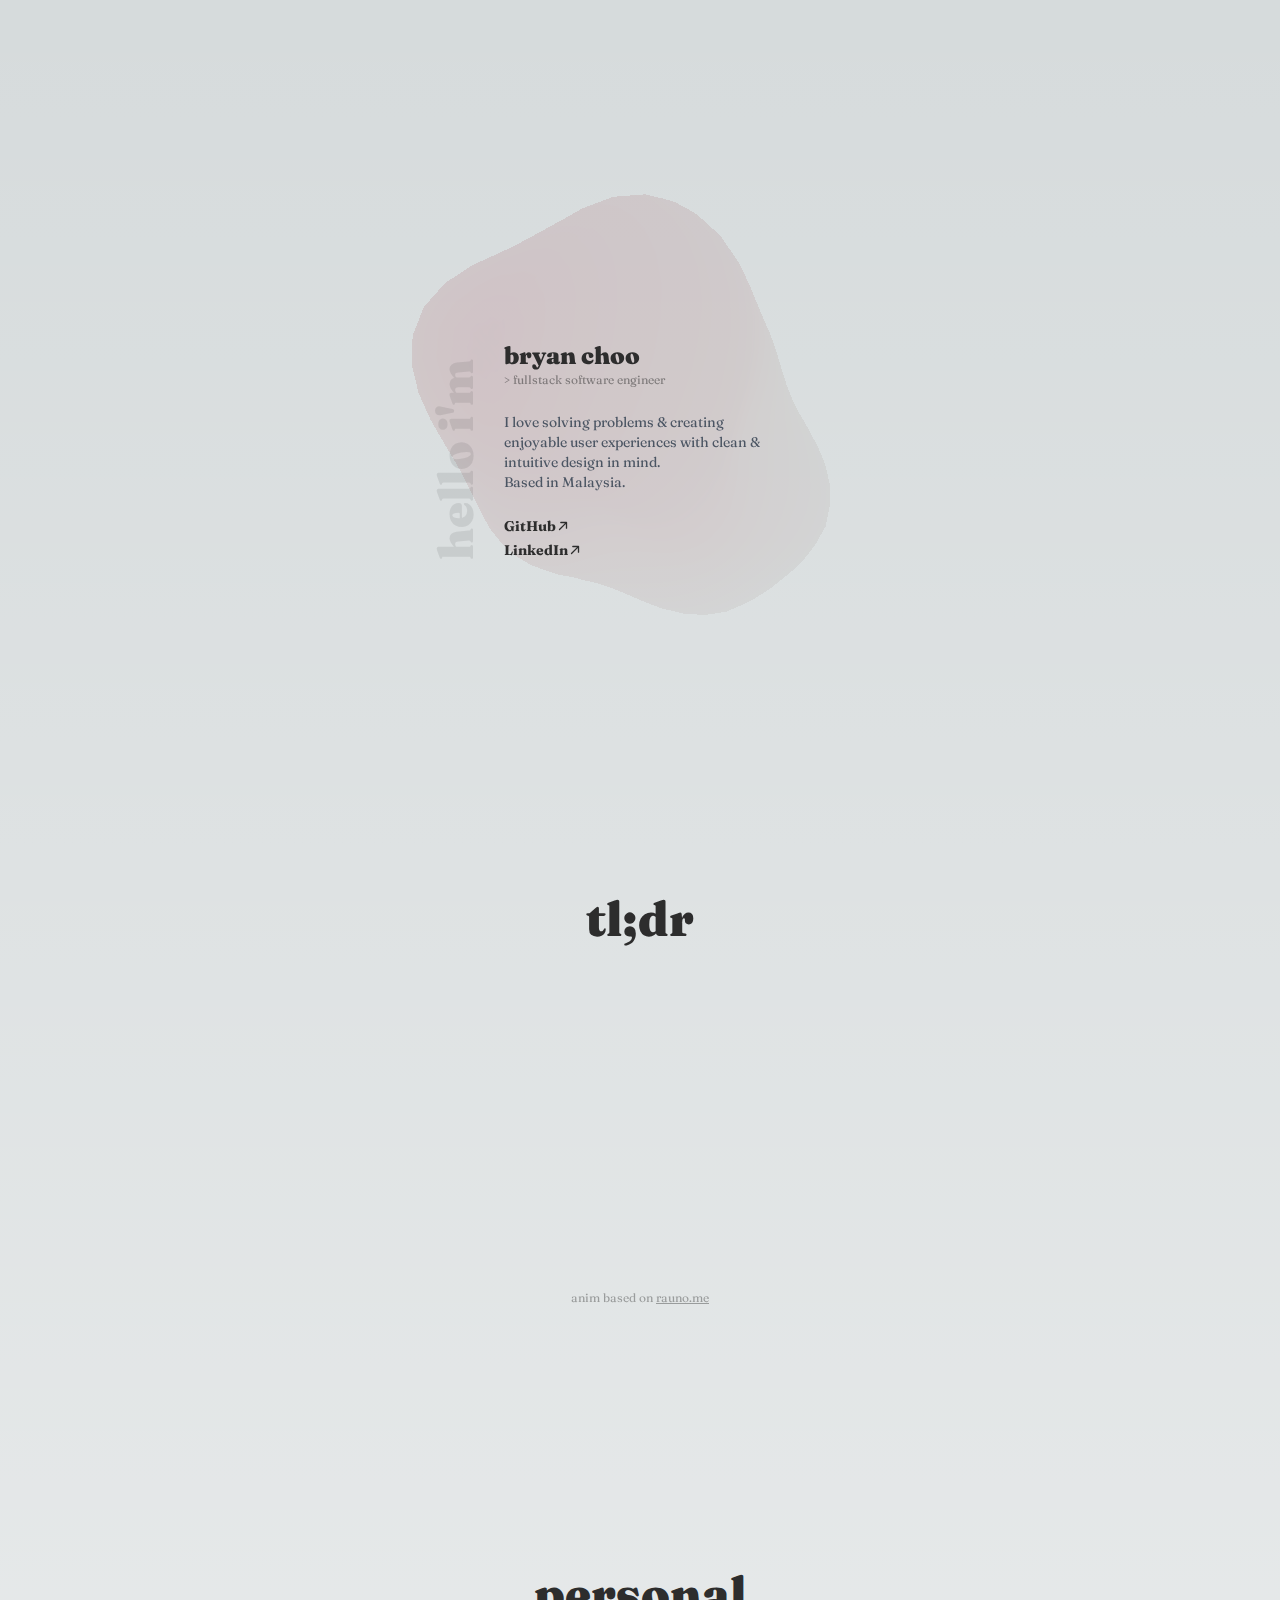
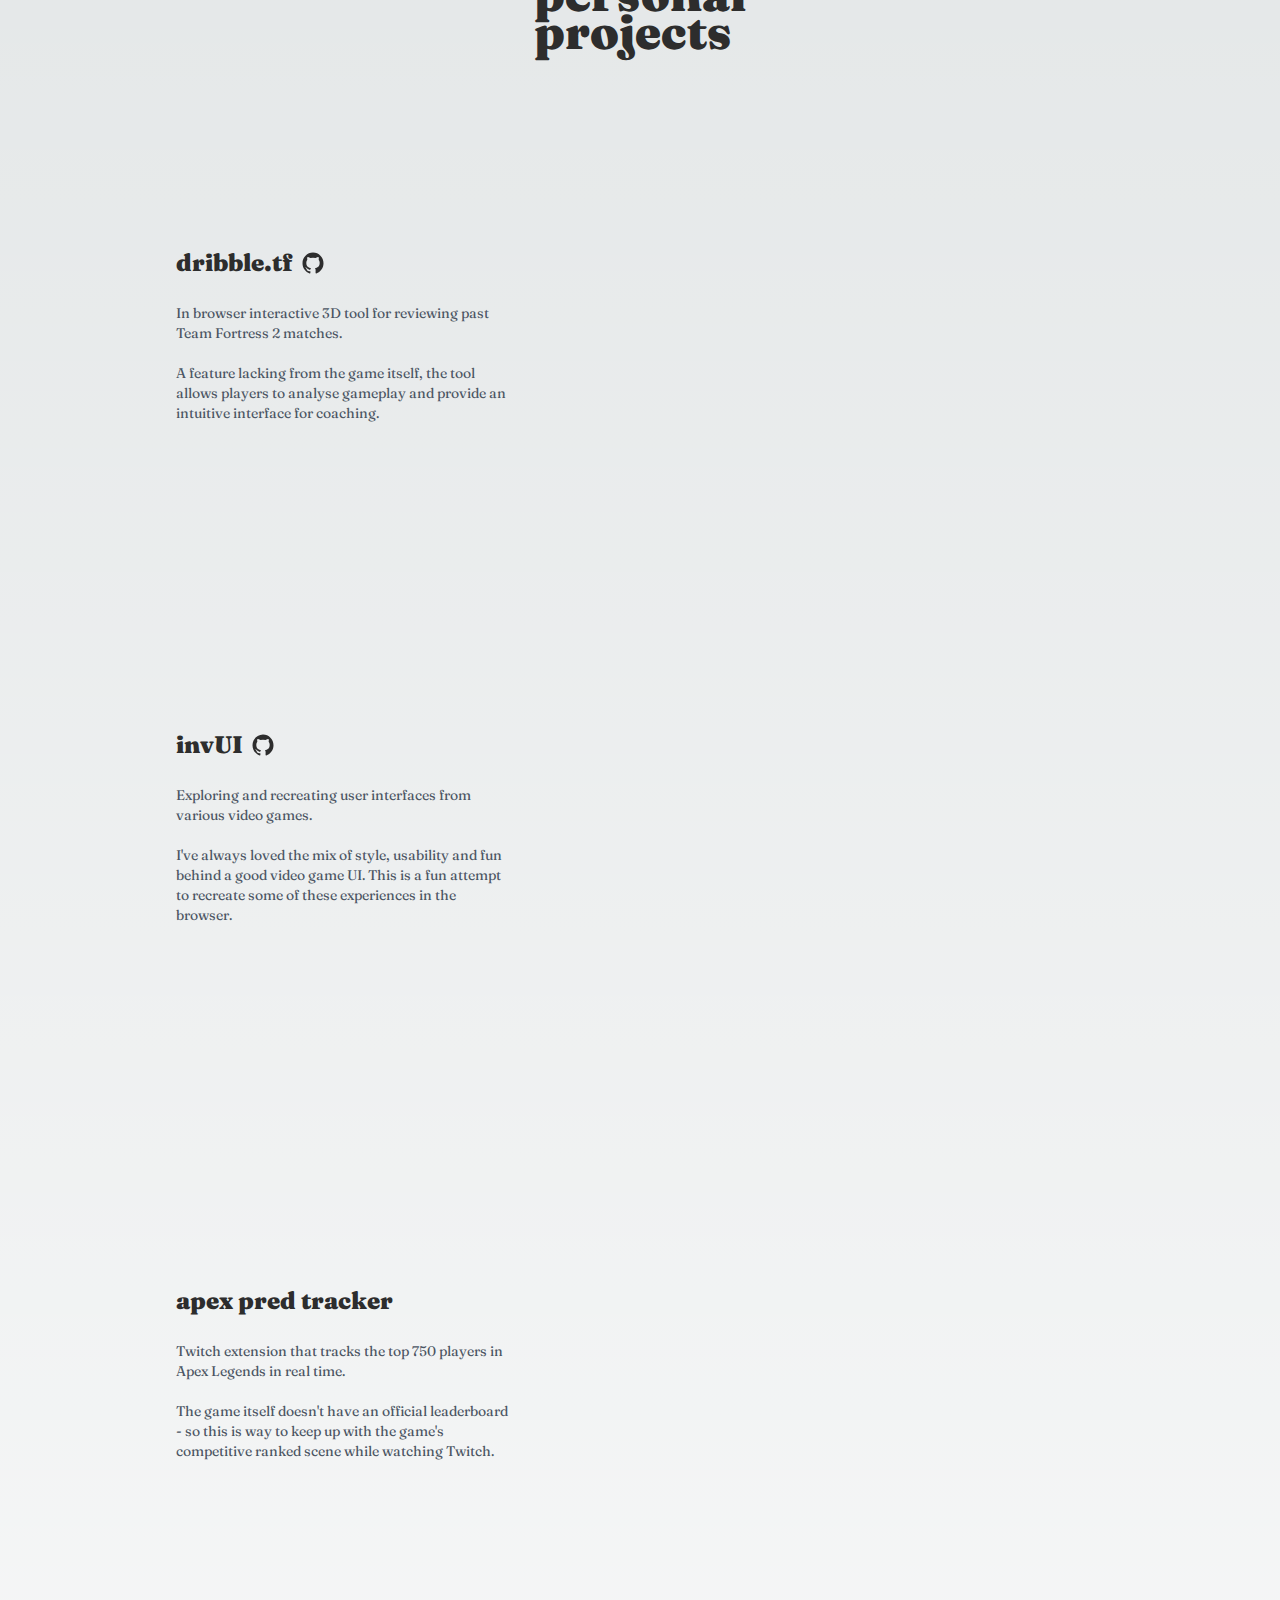
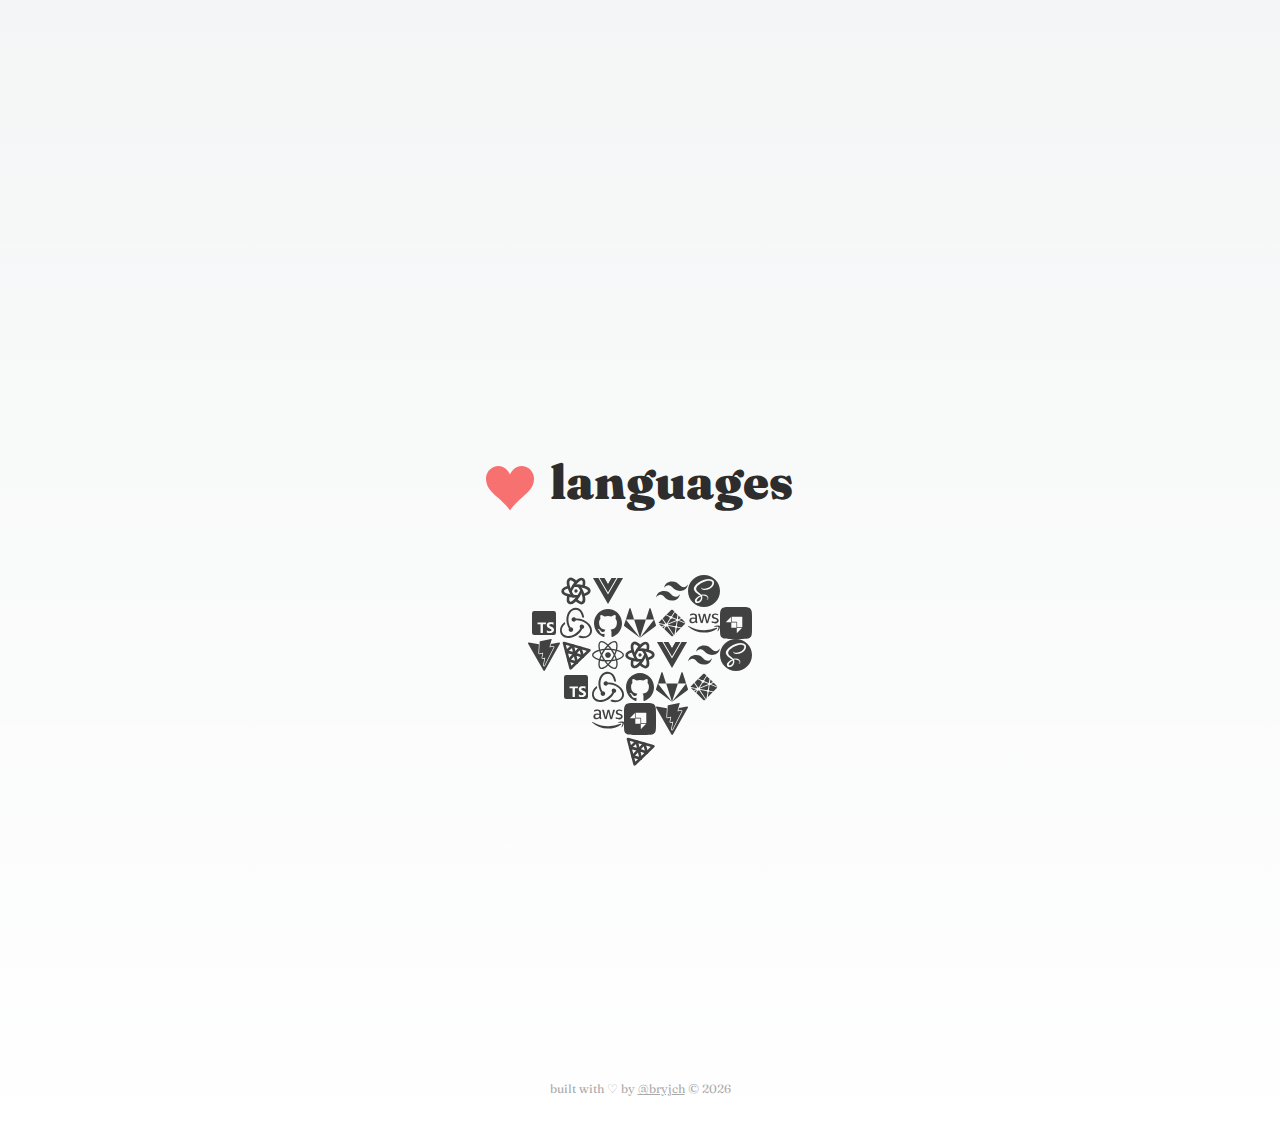
==== commit 091f5d08: "Deploying to main from @ bryjch/portfolio@ea01fadcb99cece675a071f74cb7fdbefad7b727 🚀" ====
--- a/index.html
+++ b/index.html
@@ -1,12 +1,20 @@
-<!DOCTYPE html><html lang="en"><head><meta charSet="utf-8"/><meta name="viewport" content="width=device-width, initial-scale=1"/><link rel="preload" href="/_next/static/media/2d141e1a38819612-s.p.woff2" as="font" crossorigin="" type="font/woff2"/><link rel="preload" href="/_next/static/media/3534416bbfdcc9be-s.p.woff2" as="font" crossorigin="" type="font/woff2"/><link rel="preload" href="/_next/static/media/735e8e7fccdb6d69-s.p.woff2" as="font" crossorigin="" type="font/woff2"/><link rel="preload" href="/_next/static/media/c9a5bc6a7c948fb0-s.p.woff2" as="font" crossorigin="" type="font/woff2"/><link rel="stylesheet" href="/_next/static/css/01c083bb0435b1bc.css" crossorigin="" data-precedence="next"/><link rel="preload" as="script" fetchPriority="low" href="/_next/static/chunks/webpack-c4fdabdfb7a5eb78.js" crossorigin=""/><script src="/_next/static/chunks/fd9d1056-96f86a2a9ab9b4eb.js" async="" crossorigin=""></script><script src="/_next/static/chunks/938-b4497bc437be2cba.js" async="" crossorigin=""></script><script src="/_next/static/chunks/main-app-8176eb04c7384afd.js" async="" crossorigin=""></script><script src="/_next/static/chunks/b536a0f1-627f87275513f0c8.js" async=""></script><script src="/_next/static/chunks/f8025e75-3c76b176ef606f08.js" async=""></script><script src="/_next/static/chunks/30a37ab2-d5630b1a00785053.js" async=""></script><script src="/_next/static/chunks/f97e080b-dc080d151d26a91a.js" async=""></script><script src="/_next/static/chunks/9c4e2130-db1ce930b260597e.js" async=""></script><script src="/_next/static/chunks/619edb50-82c0f2082893d46e.js" async=""></script><script src="/_next/static/chunks/53c13509-4abc316541fa5c7f.js" async=""></script><script src="/_next/static/chunks/8e1d74a4-30deee8520713abd.js" async=""></script><script src="/_next/static/chunks/3d47b92a-4166e5108a5d3f38.js" async=""></script><script src="/_next/static/chunks/632-d1c2dd613362a618.js" async=""></script><script src="/_next/static/chunks/app/page-56d567852013eef4.js" async=""></script><script src="/_next/static/chunks/849-bd500877c4255c09.js" async=""></script><script src="/_next/static/chunks/app/layout-29868a485b62429f.js" async=""></script><title>portfolio / bryan choo</title><meta name="description" content="I love solving problems &amp; creating enjoyable user experiences with clean &amp; intuitive design in mind."/><link rel="icon" href="/favicon.ico" type="image/x-icon" sizes="16x16"/><meta name="next-size-adjust"/><script src="/_next/static/chunks/polyfills-c67a75d1b6f99dc8.js" crossorigin="" noModule=""></script></head><body class="
-    __variable_aaf875
-    __variable_da1155
-    __variable_994440
-    __variable_587f35
-  "><main class="relative flex flex-col items-center font-inter"><div class="absolute inset-0 h-full w-full overflow-hidden"><div class="h-screen w-screen" style="transform:none"><div class="relative h-full w-full"><div style="position:relative;width:100%;height:100%;overflow:hidden;pointer-events:auto"><div style="width:100%;height:100%"><canvas style="display:block"></canvas></div></div></div></div></div><section class="flex min-h-screen w-full flex-col items-center justify-center py-24 md:flex-row"><div class="relative max-w-[20em] px-6 text-center md:text-left"><div class="mb-6"><div class="flex justify-center text-2xl font-black md:justify-start"><div class="relative cursor-default whitespace-pre-wrap text-center"><div class="animate-float" style="animation-delay:3.1559451524192443s"><div class="animate-rock" style="animation-duration:9.9s;animation-direction:normal">b</div></div></div><div class="relative cursor-default whitespace-pre-wrap text-center"><div class="animate-float" style="animation-delay:3.3472362886883804s"><div class="animate-rock" style="animation-duration:5.8s;animation-direction:reverse">r</div></div></div><div class="relative cursor-default whitespace-pre-wrap text-center"><div class="animate-float" style="animation-delay:4.251679165800007s"><div class="animate-rock" style="animation-duration:10.8s;animation-direction:normal">y</div></div></div><div class="relative cursor-default whitespace-pre-wrap text-center"><div class="animate-float" style="animation-delay:0.77472004172191s"><div class="animate-rock" style="animation-duration:8.5s;animation-direction:reverse">a</div></div></div><div class="relative cursor-default whitespace-pre-wrap text-center"><div class="animate-float" style="animation-delay:4.520861623666653s"><div class="animate-rock" style="animation-duration:15.9s;animation-direction:normal">n</div></div></div><div class="relative cursor-default whitespace-pre-wrap text-center"><div class="animate-float" style="animation-delay:2.71544458318845s"><div class="animate-rock" style="animation-duration:17.5s;animation-direction:reverse"> </div></div></div><div class="relative cursor-default whitespace-pre-wrap text-center"><div class="animate-float" style="animation-delay:0.25283655226793633s"><div class="animate-rock" style="animation-duration:12.8s;animation-direction:normal">c</div></div></div><div class="relative cursor-default whitespace-pre-wrap text-center"><div class="animate-float" style="animation-delay:0.7311915383926276s"><div class="animate-rock" style="animation-duration:18.5s;animation-direction:reverse">h</div></div></div><div class="relative cursor-default whitespace-pre-wrap text-center"><div class="animate-float" style="animation-delay:2.541614283893641s"><div class="animate-rock" style="animation-duration:9.5s;animation-direction:normal">o</div></div></div><div class="relative cursor-default whitespace-pre-wrap text-center"><div class="animate-float" style="animation-delay:0.2887290134395723s"><div class="animate-rock" style="animation-duration:15.2s;animation-direction:reverse">o</div></div></div></div><p class="text-xs opacity-50 dark:opacity-80">&gt;<!-- --> fullstack software engineer</p></div><div class="mb-6 text-sm text-pp-text-muted"><p>I love solving problems &amp; creating enjoyable user experiences with clean &amp; intuitive design in mind.</p><p>Based in Malaysia.</p></div><div class="flex flex-row items-start justify-center gap-4 text-sm md:flex-col md:justify-end md:gap-1"><a class="underline-anchor relative inline-flex items-center font-bold" href="https://github.com/bryjch">GitHub <svg stroke="currentColor" fill="currentColor" stroke-width="0" viewBox="0 0 256 256" height="1em" width="1em" xmlns="http://www.w3.org/2000/svg"><path d="M204,64V168a12,12,0,0,1-24,0V93L72.49,200.49a12,12,0,0,1-17-17L163,76H88a12,12,0,0,1,0-24H192A12,12,0,0,1,204,64Z"></path></svg></a><a class="underline-anchor relative inline-flex items-center font-bold" href="https://www.linkedin.com/in/bryjch">LinkedIn <svg stroke="currentColor" fill="currentColor" stroke-width="0" viewBox="0 0 256 256" height="1em" width="1em" xmlns="http://www.w3.org/2000/svg"><path d="M204,64V168a12,12,0,0,1-24,0V93L72.49,200.49a12,12,0,0,1-17-17L163,76H88a12,12,0,0,1,0-24H192A12,12,0,0,1,204,64Z"></path></svg></a></div><div class="absolute bottom-0 left-0 hidden origin-bottom-left -rotate-90 md:block"><span class="text-5xl font-black opacity-10 dark:opacity-60">hello i&#x27;m</span></div></div></section><section class="flex h-[90vh] w-screen flex-col items-center justify-start sm:h-[75vh]"><div class="relative grid text-5xl font-black leading-[0.8em]"><div class="flex"><div class="relative cursor-default whitespace-pre-wrap text-center"><div class="animate-float" style="animation-delay:3.8753112233521563s"><div class="animate-rock" style="animation-duration:6.7s;animation-direction:normal">t</div></div></div><div class="relative cursor-default whitespace-pre-wrap text-center"><div class="animate-float" style="animation-delay:0.15325197561466253s"><div class="animate-rock" style="animation-duration:15.1s;animation-direction:reverse">l</div></div></div><div class="relative cursor-default whitespace-pre-wrap text-center"><div class="animate-float" style="animation-delay:3.5206346283004253s"><div class="animate-rock" style="animation-duration:7.5s;animation-direction:normal">;</div></div></div><div class="relative cursor-default whitespace-pre-wrap text-center"><div class="animate-float" style="animation-delay:3.9883256574940233s"><div class="animate-rock" style="animation-duration:14.7s;animation-direction:reverse">d</div></div></div><div class="relative cursor-default whitespace-pre-wrap text-center"><div class="animate-float" style="animation-delay:3.10139836051797s"><div class="animate-rock" style="animation-duration:15.6s;animation-direction:normal">r</div></div></div></div></div><div class="relative flex w-full max-w-lg flex-col items-start p-8 leading-none"><div class="flex w-full flex-wrap rounded py-4 sm:py-4" title="counting down the days" style="opacity:0"><span>⁣</span></div><div class="flex w-full flex-wrap rounded py-4 sm:py-4" title="little impostor syndrome" style="opacity:0"><span>⁣</span></div><div class="flex w-full flex-wrap rounded py-4 sm:py-4" title="not duolingo" style="opacity:0"><span>⁣</span></div><div class="flex w-full flex-wrap rounded py-4 sm:py-4" title="a frame that works" style="opacity:0"><span>⁣</span></div><div class="flex w-full flex-wrap rounded py-4 sm:py-4" title="home sweet home" style="opacity:0"><span>⁣</span></div><div class="flex w-full flex-wrap rounded py-4 sm:py-4" title="never catch me lackin" style="opacity:0"><span>⁣</span></div></div><div class="relative text-xs opacity-40">anim based on<!-- --> <a class="underline" href="https://rauno.me/projects" target="_blank" rel="noopener noreferrer">rauno.me</a></div></section><section class="-mb-4 flex items-center justify-center md:-mb-8"><div class="relative ml-auto inline-flex"><div class="relative grid text-5xl font-black leading-[0.8em]"><div class="flex"><div class="relative cursor-default whitespace-pre-wrap text-center"><div class="animate-float" style="animation-delay:0.7577377024113147s"><div class="animate-rock" style="animation-duration:13.4s;animation-direction:normal">p</div></div></div><div class="relative cursor-default whitespace-pre-wrap text-center"><div class="animate-float" style="animation-delay:2.628112608424926s"><div class="animate-rock" style="animation-duration:8.2s;animation-direction:reverse">e</div></div></div><div class="relative cursor-default whitespace-pre-wrap text-center"><div class="animate-float" style="animation-delay:0.9296190545685337s"><div class="animate-rock" style="animation-duration:12.1s;animation-direction:normal">r</div></div></div><div class="relative cursor-default whitespace-pre-wrap text-center"><div class="animate-float" style="animation-delay:1.0887898962300433s"><div class="animate-rock" style="animation-duration:7.4s;animation-direction:reverse">s</div></div></div><div class="relative cursor-default whitespace-pre-wrap text-center"><div class="animate-float" style="animation-delay:0.3886985484781064s"><div class="animate-rock" style="animation-duration:7.3s;animation-direction:normal">o</div></div></div><div class="relative cursor-default whitespace-pre-wrap text-center"><div class="animate-float" style="animation-delay:2.80549498810875s"><div class="animate-rock" style="animation-duration:17.5s;animation-direction:reverse">n</div></div></div><div class="relative cursor-default whitespace-pre-wrap text-center"><div class="animate-float" style="animation-delay:2.534920149709251s"><div class="animate-rock" style="animation-duration:16.9s;animation-direction:normal">a</div></div></div><div class="relative cursor-default whitespace-pre-wrap text-center"><div class="animate-float" style="animation-delay:1.3307048018531995s"><div class="animate-rock" style="animation-duration:17.9s;animation-direction:reverse">l</div></div></div></div><div class="flex"><div class="relative cursor-default whitespace-pre-wrap text-center"><div class="animate-float" style="animation-delay:3.4080495295619033s"><div class="animate-rock" style="animation-duration:8.7s;animation-direction:normal">p</div></div></div><div class="relative cursor-default whitespace-pre-wrap text-center"><div class="animate-float" style="animation-delay:3.720848887187722s"><div class="animate-rock" style="animation-duration:5.5s;animation-direction:reverse">r</div></div></div><div class="relative cursor-default whitespace-pre-wrap text-center"><div class="animate-float" style="animation-delay:0.06356557922308761s"><div class="animate-rock" style="animation-duration:15.4s;animation-direction:normal">o</div></div></div><div class="relative cursor-default whitespace-pre-wrap text-center"><div class="animate-float" style="animation-delay:2.0709193973702558s"><div class="animate-rock" style="animation-duration:6.8s;animation-direction:reverse">j</div></div></div><div class="relative cursor-default whitespace-pre-wrap text-center"><div class="animate-float" style="animation-delay:4.885429465447957s"><div class="animate-rock" style="animation-duration:14.6s;animation-direction:normal">e</div></div></div><div class="relative cursor-default whitespace-pre-wrap text-center"><div class="animate-float" style="animation-delay:1.320691082284624s"><div class="animate-rock" style="animation-duration:12.7s;animation-direction:reverse">c</div></div></div><div class="relative cursor-default whitespace-pre-wrap text-center"><div class="animate-float" style="animation-delay:3.6892335467715522s"><div class="animate-rock" style="animation-duration:11.7s;animation-direction:normal">t</div></div></div><div class="relative cursor-default whitespace-pre-wrap text-center"><div class="animate-float" style="animation-delay:0.03360759411392794s"><div class="animate-rock" style="animation-duration:16.9s;animation-direction:reverse">s</div></div></div></div></div></div></section><section><div class="relative mx-auto my-28 flex w-full max-w-screen-lg flex-col items-center justify-center px-8 md:my-40 md:flex-row lg:px-12"><div class="basis-5/12 md:pr-12"><div class="mb-6 flex items-center"><a href="https://dribble.tf" class="underline-anchor relative inline-flex transition-all"><h2 class="text-2xl font-black">dribble.tf</h2></a><a href="https://github.com/bryjch/dribble.tf" class="ml-2 inline-block text-2xl transition-all hover:text-pp-accent"><svg stroke="currentColor" fill="currentColor" stroke-width="0" viewBox="0 0 512 512" height="1em" width="1em" xmlns="http://www.w3.org/2000/svg"><path d="M256 32C132.3 32 32 134.9 32 261.7c0 101.5 64.2 187.5 153.2 217.9a17.56 17.56 0 0 0 3.8.4c8.3 0 11.5-6.1 11.5-11.4 0-5.5-.2-19.9-.3-39.1a102.4 102.4 0 0 1-22.6 2.7c-43.1 0-52.9-33.5-52.9-33.5-10.2-26.5-24.9-33.6-24.9-33.6-19.5-13.7-.1-14.1 1.4-14.1h.1c22.5 2 34.3 23.8 34.3 23.8 11.2 19.6 26.2 25.1 39.6 25.1a63 63 0 0 0 25.6-6c2-14.8 7.8-24.9 14.2-30.7-49.7-5.8-102-25.5-102-113.5 0-25.1 8.7-45.6 23-61.6-2.3-5.8-10-29.2 2.2-60.8a18.64 18.64 0 0 1 5-.5c8.1 0 26.4 3.1 56.6 24.1a208.21 208.21 0 0 1 112.2 0c30.2-21 48.5-24.1 56.6-24.1a18.64 18.64 0 0 1 5 .5c12.2 31.6 4.5 55 2.2 60.8 14.3 16.1 23 36.6 23 61.6 0 88.2-52.4 107.6-102.3 113.3 8 7.1 15.2 21.1 15.2 42.5 0 30.7-.3 55.5-.3 63 0 5.4 3.1 11.5 11.4 11.5a19.35 19.35 0 0 0 4-.4C415.9 449.2 480 363.1 480 261.7 480 134.9 379.7 32 256 32z"></path></svg></a></div><p class="mb-6 max-w-sm whitespace-pre-line text-sm text-pp-text-muted">In browser interactive 3D tool for reviewing past Team Fortress 2 matches.
-
-A feature lacking from the game itself, the tool allows players to analyse gameplay and provide an intuitive interface for coaching.</p></div><div class="relative flex w-full max-w-sm basis-7/12 items-center justify-center md:max-w-screen-sm"><a href="https://dribble.tf" class="inline-block transition-transform duration-300 hover:scale-[102%]"><div class="group flex"><div class="inline-block rounded-[2rem] shadow-lg md:rounded-[4rem]"><img alt="dribble.tf" loading="lazy" width="1280" height="791" decoding="async" data-nimg="1" class="overflow-hidden rounded-[2rem] md:rounded-[4rem]" style="color:transparent" src="/_next/static/media/dribble.1a53d5ec.png"/></div></div></a></div></div><div class="relative mx-auto my-28 flex w-full max-w-screen-lg flex-col items-center justify-center px-8 md:my-40 md:flex-row lg:px-12"><div class="basis-5/12 md:pr-12"><div class="mb-6 flex items-center"><a href="https://invui.netlify.app" class="underline-anchor relative inline-flex transition-all"><h2 class="text-2xl font-black">invUI</h2></a><a href="https://github.com/bryjch/invui" class="ml-2 inline-block text-2xl transition-all hover:text-pp-accent"><svg stroke="currentColor" fill="currentColor" stroke-width="0" viewBox="0 0 512 512" height="1em" width="1em" xmlns="http://www.w3.org/2000/svg"><path d="M256 32C132.3 32 32 134.9 32 261.7c0 101.5 64.2 187.5 153.2 217.9a17.56 17.56 0 0 0 3.8.4c8.3 0 11.5-6.1 11.5-11.4 0-5.5-.2-19.9-.3-39.1a102.4 102.4 0 0 1-22.6 2.7c-43.1 0-52.9-33.5-52.9-33.5-10.2-26.5-24.9-33.6-24.9-33.6-19.5-13.7-.1-14.1 1.4-14.1h.1c22.5 2 34.3 23.8 34.3 23.8 11.2 19.6 26.2 25.1 39.6 25.1a63 63 0 0 0 25.6-6c2-14.8 7.8-24.9 14.2-30.7-49.7-5.8-102-25.5-102-113.5 0-25.1 8.7-45.6 23-61.6-2.3-5.8-10-29.2 2.2-60.8a18.64 18.64 0 0 1 5-.5c8.1 0 26.4 3.1 56.6 24.1a208.21 208.21 0 0 1 112.2 0c30.2-21 48.5-24.1 56.6-24.1a18.64 18.64 0 0 1 5 .5c12.2 31.6 4.5 55 2.2 60.8 14.3 16.1 23 36.6 23 61.6 0 88.2-52.4 107.6-102.3 113.3 8 7.1 15.2 21.1 15.2 42.5 0 30.7-.3 55.5-.3 63 0 5.4 3.1 11.5 11.4 11.5a19.35 19.35 0 0 0 4-.4C415.9 449.2 480 363.1 480 261.7 480 134.9 379.7 32 256 32z"></path></svg></a></div><p class="mb-6 max-w-sm whitespace-pre-line text-sm text-pp-text-muted">Exploring and recreating user interfaces from various video games.
-
-I&#x27;ve always loved the mix of style, usability and fun behind a good video game UI. This is a fun attempt to recreate some of these experiences in the browser.</p></div><div class="relative flex w-full max-w-sm basis-7/12 items-center justify-center md:max-w-screen-sm"><a href="https://invui.netlify.app" class="inline-block transition-transform duration-300 hover:scale-[102%]"><div class="group flex"><div class="inline-block rounded-[2rem] shadow-lg md:rounded-[4rem]"><img alt="invUI" loading="lazy" width="1280" height="780" decoding="async" data-nimg="1" class="overflow-hidden rounded-[2rem] md:rounded-[4rem]" style="color:transparent" src="/_next/static/media/invui.5ebc45e9.png"/></div></div></a></div></div><div class="relative mx-auto my-28 flex w-full max-w-screen-lg flex-col items-center justify-center px-8 md:my-40 md:flex-row lg:px-12"><div class="basis-5/12 md:pr-12"><div class="mb-6 flex items-center"><a href="https://dashboard.twitch.tv/extensions/9x7t6zdn54tl4xi81x6t3ac5irq7ev-0.0.3" class="underline-anchor relative inline-flex transition-all"><h2 class="text-2xl font-black">apex pred tracker</h2></a></div><p class="mb-6 max-w-sm whitespace-pre-line text-sm text-pp-text-muted">Twitch extension that tracks the top 750 players in Apex Legends in real time.
-
-The game itself doesn&#x27;t have an official leaderboard - so this is way to keep up with the game&#x27;s competitive ranked scene while watching Twitch.</p></div><div class="relative flex w-full max-w-sm basis-7/12 items-center justify-center md:max-w-screen-sm"><a href="https://dashboard.twitch.tv/extensions/9x7t6zdn54tl4xi81x6t3ac5irq7ev-0.0.3" class="inline-block transition-transform duration-300 hover:scale-[102%]"><div class="group flex"><div class="inline-block rounded-[2rem] shadow-lg md:rounded-[4rem]"><img alt="apex pred tracker" loading="lazy" width="636" height="1000" decoding="async" data-nimg="1" class="overflow-hidden rounded-[2rem] md:rounded-[4rem]" style="color:transparent" src="/_next/static/media/apt-leaderboard.83c96e44.png"/></div><div class="inline-block rounded-[2rem] shadow-lg md:rounded-[4rem] -mr-5 -translate-x-2 scale-90"><img alt="apex pred tracker" loading="lazy" width="636" height="1000" decoding="async" data-nimg="1" class="overflow-hidden rounded-[2rem] md:rounded-[4rem]" style="color:transparent" src="/_next/static/media/apt-live-matches.5c783623.png"/></div></div></a></div></div></section><section class="pointer-events-none relative flex min-h-screen items-center justify-center"><div class="pointer-events-auto flex flex-col items-center justify-center"><div class="relative flex text-5xl font-black leading-[0.8em]"><svg stroke="currentColor" fill="currentColor" stroke-width="0" version="1.1" viewBox="0 0 16 16" class=" mr-4 animate-float text-red-400" height="1em" width="1em" xmlns="http://www.w3.org/2000/svg"><path d="M11.8 1c-1.682 0-3.129 1.368-3.799 2.797-0.671-1.429-2.118-2.797-3.8-2.797-2.318 0-4.2 1.882-4.2 4.2 0 4.716 4.758 5.953 8 10.616 3.065-4.634 8-6.050 8-10.616 0-2.319-1.882-4.2-4.2-4.2z"></path></svg><div class="flex"><div class="relative cursor-default whitespace-pre-wrap text-center"><div class="animate-float" style="animation-delay:4.513075437857924s"><div class="animate-rock" style="animation-duration:5.1s;animation-direction:normal">l</div></div></div><div class="relative cursor-default whitespace-pre-wrap text-center"><div class="animate-float" style="animation-delay:2.456861905965421s"><div class="animate-rock" style="animation-duration:8.9s;animation-direction:reverse">a</div></div></div><div class="relative cursor-default whitespace-pre-wrap text-center"><div class="animate-float" style="animation-delay:1.171172678991488s"><div class="animate-rock" style="animation-duration:10.9s;animation-direction:normal">n</div></div></div><div class="relative cursor-default whitespace-pre-wrap text-center"><div class="animate-float" style="animation-delay:1.8223125431652232s"><div class="animate-rock" style="animation-duration:6.5s;animation-direction:reverse">g</div></div></div><div class="relative cursor-default whitespace-pre-wrap text-center"><div class="animate-float" style="animation-delay:3.2943506252163823s"><div class="animate-rock" style="animation-duration:16.2s;animation-direction:normal">u</div></div></div><div class="relative cursor-default whitespace-pre-wrap text-center"><div class="animate-float" style="animation-delay:4.062893126340114s"><div class="animate-rock" style="animation-duration:14.3s;animation-direction:reverse">a</div></div></div><div class="relative cursor-default whitespace-pre-wrap text-center"><div class="animate-float" style="animation-delay:3.130742803763688s"><div class="animate-rock" style="animation-duration:14.4s;animation-direction:normal">g</div></div></div><div class="relative cursor-default whitespace-pre-wrap text-center"><div class="animate-float" style="animation-delay:3.056204985226993s"><div class="animate-rock" style="animation-duration:10.5s;animation-direction:reverse">e</div></div></div><div class="relative cursor-default whitespace-pre-wrap text-center"><div class="animate-float" style="animation-delay:2.032207776409866s"><div class="animate-rock" style="animation-duration:11.1s;animation-direction:normal">s</div></div></div></div></div><div class="mt-16 opacity-90"><div class="relative grid grid-cols-7"><div class="h-8 w-8"></div><div class="h-8 w-8"><svg stroke="currentColor" fill="none" stroke-width="2" viewBox="0 0 24 24" stroke-linecap="round" stroke-linejoin="round" class="h-full w-full" height="1em" width="1em" xmlns="http://www.w3.org/2000/svg"><path stroke="none" d="M0 0h24v24H0z" fill="none"></path><path d="M6.357 9c-2.637 .68 -4.357 1.845 -4.357 3.175c0 2.107 4.405 3.825 9.85 3.825c.74 0 1.26 -.039 1.95 -.097"></path><path d="M9.837 15.9c-.413 -.596 -.806 -1.133 -1.18 -1.8c-2.751 -4.9 -3.488 -9.77 -1.63 -10.873c1.15 -.697 3.047 .253 4.974 2.254"></path><path d="M6.429 15.387c-.702 2.688 -.56 4.716 .56 5.395c1.783 1.08 5.387 -1.958 8.043 -6.804c.36 -.67 .683 -1.329 .968 -1.978"></path><path d="M12 18.52c1.928 2 3.817 2.95 4.978 2.253c1.85 -1.102 1.121 -5.972 -1.633 -10.873c-.384 -.677 -.777 -1.204 -1.18 -1.8"></path><path d="M17.66 15c2.612 -.687 4.34 -1.85 4.34 -3.176c0 -2.11 -4.408 -3.824 -9.845 -3.824c-.747 0 -1.266 .029 -1.955 .087"></path><path d="M8 12c.285 -.66 .607 -1.308 .968 -1.978c2.647 -4.844 6.253 -7.89 8.046 -6.801c1.11 .679 1.262 2.706 .56 5.393"></path><path d="M12.26 12.015h-.01c-.01 .13 -.12 .24 -.26 .24a.263 .263 0 0 1 -.25 -.26c0 -.14 .11 -.25 .24 -.25h-.01c.13 -.01 .25 .11 .25 .24"></path></svg></div><div class="h-8 w-8"><svg stroke="currentColor" fill="currentColor" stroke-width="0" viewBox="0 0 512 512" class="h-full w-full" height="1em" width="1em" xmlns="http://www.w3.org/2000/svg"><path d="m256 144.03-55.49-96.11h-79.43L256 281.61 390.92 47.92h-79.43L256 144.03z"></path><path d="M409.4 47.92 256 313.61 102.6 47.92H15.74L256 464.08 496.26 47.92H409.4z"></path></svg></div><div class="h-8 w-8"></div><div class="h-8 w-8"><svg stroke="currentColor" fill="currentColor" stroke-width="0" role="img" viewBox="0 0 24 24" class="h-full w-full" height="1em" width="1em" xmlns="http://www.w3.org/2000/svg"><path d="M12.001,4.8c-3.2,0-5.2,1.6-6,4.8c1.2-1.6,2.6-2.2,4.2-1.8c0.913,0.228,1.565,0.89,2.288,1.624 C13.666,10.618,15.027,12,18.001,12c3.2,0,5.2-1.6,6-4.8c-1.2,1.6-2.6,2.2-4.2,1.8c-0.913-0.228-1.565-0.89-2.288-1.624 C16.337,6.182,14.976,4.8,12.001,4.8z M6.001,12c-3.2,0-5.2,1.6-6,4.8c1.2-1.6,2.6-2.2,4.2-1.8c0.913,0.228,1.565,0.89,2.288,1.624 c1.177,1.194,2.538,2.576,5.512,2.576c3.2,0,5.2-1.6,6-4.8c-1.2,1.6-2.6,2.2-4.2,1.8c-0.913-0.228-1.565-0.89-2.288-1.624 C10.337,13.382,8.976,12,6.001,12z"></path></svg></div><div class="h-8 w-8"><svg stroke="currentColor" fill="currentColor" stroke-width="0" role="img" viewBox="0 0 24 24" class="h-full w-full" height="1em" width="1em" xmlns="http://www.w3.org/2000/svg"><path d="M12 0c6.627 0 12 5.373 12 12s-5.373 12-12 12S0 18.627 0 12 5.373 0 12 0zM9.615 15.998c.175.645.156 1.248-.024 1.792l-.065.18c-.024.061-.052.12-.078.176-.14.29-.326.56-.555.81-.698.759-1.672 1.047-2.09.805-.45-.262-.226-1.335.584-2.19.871-.918 2.12-1.509 2.12-1.509v-.003l.108-.061zm9.911-10.861c-.542-2.133-4.077-2.834-7.422-1.645-1.989.707-4.144 1.818-5.693 3.267C4.568 8.48 4.275 9.98 4.396 10.607c.427 2.211 3.457 3.657 4.703 4.73v.006c-.367.18-3.056 1.529-3.686 2.925-.675 1.47.105 2.521.615 2.655 1.575.436 3.195-.36 4.065-1.649.84-1.261.766-2.881.404-3.676.496-.135 1.08-.195 1.83-.104 2.101.24 2.521 1.56 2.43 2.1-.09.539-.523.854-.674.944-.15.091-.195.12-.181.181.015.09.091.09.21.075.165-.03 1.096-.45 1.141-1.471.045-1.29-1.186-2.729-3.375-2.7-.9.016-1.471.091-1.875.256-.03-.045-.061-.075-.105-.105-1.35-1.455-3.855-2.475-3.75-4.41.03-.705.285-2.564 4.8-4.814 3.705-1.846 6.661-1.335 7.171-.21.733 1.604-1.576 4.59-5.431 5.024-1.47.165-2.235-.404-2.431-.615-.209-.225-.239-.24-.314-.194-.12.06-.045.255 0 .375.12.3.585.825 1.396 1.095.704.225 2.43.359 4.5-.45 2.324-.899 4.139-3.405 3.614-5.505l.073.067z"></path></svg></div><div class="h-8 w-8"></div><div class="h-8 w-8"><svg stroke="currentColor" fill="currentColor" stroke-width="0" viewBox="0 0 24 24" class="h-full w-full" height="1em" width="1em" xmlns="http://www.w3.org/2000/svg"><path d="M19.24 3H4.76A1.76 1.76 0 0 0 3 4.76v14.48A1.76 1.76 0 0 0 4.76 21h14.48A1.76 1.76 0 0 0 21 19.24V4.76A1.76 1.76 0 0 0 19.24 3zm-5.8 10h-2.25v6.44H9.4V13H7.15v-1.46h6.29zm5.8 5.28a1.71 1.71 0 0 1-.67.74 3 3 0 0 1-1 .39 5.81 5.81 0 0 1-1.2.12 7 7 0 0 1-1.23-.11 4.52 4.52 0 0 1-1-.33v-1.71l-.06-.06h.06v.07a3.41 3.41 0 0 0 1 .54 3.06 3.06 0 0 0 1.13.2 2.58 2.58 0 0 0 .6-.06 1.47 1.47 0 0 0 .42-.17.75.75 0 0 0 .25-.25.69.69 0 0 0-.06-.74 1.24 1.24 0 0 0-.35-.33 3.12 3.12 0 0 0-.53-.3l-.67-.28a3.57 3.57 0 0 1-1.37-1 2 2 0 0 1-.46-1.33 2.16 2.16 0 0 1 .24-1.06 2.09 2.09 0 0 1 .66-.71 2.88 2.88 0 0 1 1-.42 5.11 5.11 0 0 1 1.19-.13 7 7 0 0 1 1.09.07 4.53 4.53 0 0 1 .88.23v1.65a2.42 2.42 0 0 0-.42-.24 3.58 3.58 0 0 0-.49-.17 3 3 0 0 0-.49-.1 2.45 2.45 0 0 0-.46 0 2.29 2.29 0 0 0-.56.06 1.54 1.54 0 0 0-.43.16.78.78 0 0 0-.26.25.63.63 0 0 0-.09.33.62.62 0 0 0 .1.35 1.19 1.19 0 0 0 .3.29 2.15 2.15 0 0 0 .46.28l.63.28a6.56 6.56 0 0 1 .84.42 2.65 2.65 0 0 1 .64.49 1.79 1.79 0 0 1 .42.63 2.48 2.48 0 0 1 .14.85 2.68 2.68 0 0 1-.25 1.08z"></path></svg></div><div class="h-8 w-8"><svg stroke="currentColor" fill="currentColor" stroke-width="0" role="img" viewBox="0 0 24 24" class="h-full w-full" height="1em" width="1em" xmlns="http://www.w3.org/2000/svg"><path d="M16.634 16.504c.87-.075 1.543-.84 1.5-1.754-.047-.914-.796-1.648-1.709-1.648h-.061a1.71 1.71 0 00-1.648 1.769c.03.479.226.869.494 1.153-1.048 2.038-2.621 3.536-5.005 4.795-1.603.838-3.296 1.154-4.944.93-1.378-.195-2.456-.81-3.116-1.799-.988-1.499-1.078-3.116-.255-4.734.6-1.17 1.499-2.023 2.099-2.443a9.96 9.96 0 01-.42-1.543C-.868 14.408-.416 18.752.932 20.805c1.004 1.498 3.057 2.456 5.304 2.456.6 0 1.23-.044 1.843-.194 3.897-.749 6.848-3.086 8.541-6.532zm5.348-3.746c-2.32-2.728-5.738-4.226-9.634-4.226h-.51c-.253-.554-.837-.899-1.498-.899h-.045c-.943 0-1.678.81-1.647 1.753.03.898.794 1.648 1.708 1.648h.074a1.69 1.69 0 001.499-1.049h.555c2.309 0 4.495.674 6.488 1.992 1.527 1.005 2.622 2.323 3.237 3.897.538 1.288.509 2.547-.045 3.597-.855 1.647-2.294 2.517-4.196 2.517-1.199 0-2.367-.375-2.967-.644-.36.298-.96.793-1.394 1.093 1.318.598 2.652.943 3.94.943 2.922 0 5.094-1.647 5.919-3.236.898-1.798.824-4.824-1.47-7.416zM6.49 17.042c.03.899.793 1.648 1.708 1.648h.06a1.688 1.688 0 001.648-1.768c0-.9-.779-1.647-1.693-1.647h-.06c-.06 0-.15 0-.226.029-1.243-2.098-1.768-4.347-1.572-6.772.12-1.828.72-3.417 1.797-4.735.9-1.124 2.593-1.68 3.747-1.708 3.236-.061 4.585 3.971 4.689 5.574l1.498.45C17.741 3.197 14.686.62 11.764.62 9.02.62 6.49 2.613 5.47 5.535 4.077 9.43 4.991 13.177 6.7 16.174c-.15.195-.24.539-.21.868z"></path></svg></div><div class="h-8 w-8"><svg stroke="currentColor" fill="currentColor" stroke-width="0" viewBox="0 0 512 512" class="h-full w-full" height="1em" width="1em" xmlns="http://www.w3.org/2000/svg"><path d="M256 32C132.3 32 32 134.9 32 261.7c0 101.5 64.2 187.5 153.2 217.9a17.56 17.56 0 0 0 3.8.4c8.3 0 11.5-6.1 11.5-11.4 0-5.5-.2-19.9-.3-39.1a102.4 102.4 0 0 1-22.6 2.7c-43.1 0-52.9-33.5-52.9-33.5-10.2-26.5-24.9-33.6-24.9-33.6-19.5-13.7-.1-14.1 1.4-14.1h.1c22.5 2 34.3 23.8 34.3 23.8 11.2 19.6 26.2 25.1 39.6 25.1a63 63 0 0 0 25.6-6c2-14.8 7.8-24.9 14.2-30.7-49.7-5.8-102-25.5-102-113.5 0-25.1 8.7-45.6 23-61.6-2.3-5.8-10-29.2 2.2-60.8a18.64 18.64 0 0 1 5-.5c8.1 0 26.4 3.1 56.6 24.1a208.21 208.21 0 0 1 112.2 0c30.2-21 48.5-24.1 56.6-24.1a18.64 18.64 0 0 1 5 .5c12.2 31.6 4.5 55 2.2 60.8 14.3 16.1 23 36.6 23 61.6 0 88.2-52.4 107.6-102.3 113.3 8 7.1 15.2 21.1 15.2 42.5 0 30.7-.3 55.5-.3 63 0 5.4 3.1 11.5 11.4 11.5a19.35 19.35 0 0 0 4-.4C415.9 449.2 480 363.1 480 261.7 480 134.9 379.7 32 256 32z"></path></svg></div><div class="h-8 w-8"><svg stroke="currentColor" fill="currentColor" stroke-width="0" viewBox="0 0 512 512" class="h-full w-full" height="1em" width="1em" xmlns="http://www.w3.org/2000/svg"><path d="M105.2 24.9c-3.1-8.9-15.7-8.9-18.9 0L29.8 199.7h132c-.1 0-56.6-174.8-56.6-174.8zM.9 287.7c-2.6 8 .3 16.9 7.1 22l247.9 184-226.2-294zm160.8-88l94.3 294 94.3-294zm349.4 88l-28.8-88-226.3 294 247.9-184c6.9-5.1 9.7-14 7.2-22zM425.7 24.9c-3.1-8.9-15.7-8.9-18.9 0l-56.6 174.8h132z"></path></svg></div><div class="h-8 w-8"><svg stroke="currentColor" fill="currentColor" stroke-width="0" viewBox="0 0 24 24" class="h-full w-full" height="1em" width="1em" xmlns="http://www.w3.org/2000/svg"><path d="M17.13 9.68 22 11.8v-.11c-.07-.24-.28-.45-.7-.87l-2-2-2.07.87zM12.2 7.24a1.31 1.31 0 0 1 .16.47l3 1.29a1.11 1.11 0 0 1 .29-.14l.48-3-2-2-1.95 3.3s0 .05.02.08zM10.61 7a1.1 1.1 0 0 1 1-.2h.05l2.16-3.34-.66-.66c-.42-.42-.63-.63-.87-.7a1 1 0 0 0-.63 0c-.24.07-.45.28-.87.7l-3 3c.31.14 2.5 1.06 2.78 1.19zm-3.12 5.29h.27a1.45 1.45 0 0 1 .29 0l2.38-3.68v-.06a1 1 0 0 1-.27-.95L9 7l-1.7-.73L5 8.61l2.51 3.66zm7.62-2.44v-.08a.59.59 0 0 1 0-.14l-2.86-1.27h-.05a1.05 1.05 0 0 1-.88.47h-.17s-.05 0-.06.05L8.73 12.5v.05l6.33-2.7s.05.02.05 0zm1.36-.91a.83.83 0 0 1 .26.19l2-.84-1.89-1.87-.4 2.47zm-2.29 5.54A.91.91 0 0 1 15 14v-.05l.54-3.37-.09-.08L9 13.15a2.76 2.76 0 0 1 .08.27zM2 11.95zm12.14 3.18L8.92 14v.06L13.47 21l.42-.43c.15-.92.71-4.33.78-4.72a.9.9 0 0 1-.53-.72zm1.65.32a.88.88 0 0 1-.36.27l-.64 3.94L18.43 16zm1.07-5.13a.07.07 0 0 0-.06 0 .92.92 0 0 1-.61.34v.06l-.55 3.4a.88.88 0 0 1 .34.62h.06l2.95.61 2.28-2.28a4.22 4.22 0 0 0 .65-.74zM8.3 14.59a1.27 1.27 0 0 1-.86 0l-1.22 1.9 4.69 4.68a2.68 2.68 0 0 0 .87.71 1 1 0 0 0 .63 0 1.86 1.86 0 0 0 .7-.54l-4.69-6.8zm4.71 6.82zm-6.62-7.82s.06 0 .06-.05 0 0-.06 0l-4.14-.86a7.07 7.07 0 0 0 .51.54l1.36 1.36 2.27-1zm.28-.66a1.05 1.05 0 0 1 .2-.27v-.06C6.1 11.4 5.3 10.24 4.5 9.07l-1.75 1.75c-.42.42-.63.63-.7.87A.75.75 0 0 0 2 12l4.67 1zm.17 1.33a.61.61 0 0 1-.07-.1L4.59 15l1.08 1.1 1.17-1.82s.01-.02 0-.02z"></path></svg></div><div class="h-8 w-8"><svg stroke="currentColor" fill="currentColor" stroke-width="0" viewBox="0 0 640 512" class="h-full w-full" height="1em" width="1em" xmlns="http://www.w3.org/2000/svg"><path d="M180.41 203.01c-.72 22.65 10.6 32.68 10.88 39.05a8.164 8.164 0 0 1-4.1 6.27l-12.8 8.96a10.66 10.66 0 0 1-5.63 1.92c-.43-.02-8.19 1.83-20.48-25.61a78.608 78.608 0 0 1-62.61 29.45c-16.28.89-60.4-9.24-58.13-56.21-1.59-38.28 34.06-62.06 70.93-60.05 7.1.02 21.6.37 46.99 6.27v-15.62c2.69-26.46-14.7-46.99-44.81-43.91-2.4.01-19.4-.5-45.84 10.11-7.36 3.38-8.3 2.82-10.75 2.82-7.41 0-4.36-21.48-2.94-24.2 5.21-6.4 35.86-18.35 65.94-18.18a76.857 76.857 0 0 1 55.69 17.28 70.285 70.285 0 0 1 17.67 52.36l-.01 69.29zM93.99 235.4c32.43-.47 46.16-19.97 49.29-30.47 2.46-10.05 2.05-16.41 2.05-27.4-9.67-2.32-23.59-4.85-39.56-4.87-15.15-1.14-42.82 5.63-41.74 32.26-1.24 16.79 11.12 31.4 29.96 30.48zm170.92 23.05c-7.86.72-11.52-4.86-12.68-10.37l-49.8-164.65c-.97-2.78-1.61-5.65-1.92-8.58a4.61 4.61 0 0 1 3.86-5.25c.24-.04-2.13 0 22.25 0 8.78-.88 11.64 6.03 12.55 10.37l35.72 140.83 33.16-140.83c.53-3.22 2.94-11.07 12.8-10.24h17.16c2.17-.18 11.11-.5 12.68 10.37l33.42 142.63L420.98 80.1c.48-2.18 2.72-11.37 12.68-10.37h19.72c.85-.13 6.15-.81 5.25 8.58-.43 1.85 3.41-10.66-52.75 169.9-1.15 5.51-4.82 11.09-12.68 10.37h-18.69c-10.94 1.15-12.51-9.66-12.68-10.75L328.67 110.7l-32.78 136.99c-.16 1.09-1.73 11.9-12.68 10.75h-18.3zm273.48 5.63c-5.88.01-33.92-.3-57.36-12.29a12.802 12.802 0 0 1-7.81-11.91v-10.75c0-8.45 6.2-6.9 8.83-5.89 10.04 4.06 16.48 7.14 28.81 9.6 36.65 7.53 52.77-2.3 56.72-4.48 13.15-7.81 14.19-25.68 5.25-34.95-10.48-8.79-15.48-9.12-53.13-21-4.64-1.29-43.7-13.61-43.79-52.36-.61-28.24 25.05-56.18 69.52-55.95 12.67-.01 46.43 4.13 55.57 15.62 1.35 2.09 2.02 4.55 1.92 7.04v10.11c0 4.44-1.62 6.66-4.87 6.66-7.71-.86-21.39-11.17-49.16-10.75-6.89-.36-39.89.91-38.41 24.97-.43 18.96 26.61 26.07 29.7 26.89 36.46 10.97 48.65 12.79 63.12 29.58 17.14 22.25 7.9 48.3 4.35 55.44-19.08 37.49-68.42 34.44-69.26 34.42zm40.2 104.86c-70.03 51.72-171.69 79.25-258.49 79.25A469.127 469.127 0 0 1 2.83 327.46c-6.53-5.89-.77-13.96 7.17-9.47a637.37 637.37 0 0 0 316.88 84.12 630.22 630.22 0 0 0 241.59-49.55c11.78-5 21.77 7.8 10.12 16.38zm29.19-33.29c-8.96-11.52-59.28-5.38-81.81-2.69-6.79.77-7.94-5.12-1.79-9.47 40.07-28.17 105.88-20.1 113.44-10.63 7.55 9.47-2.05 75.41-39.56 106.91-5.76 4.87-11.27 2.3-8.71-4.1 8.44-21.25 27.39-68.49 18.43-80.02z"></path></svg></div><div class="h-8 w-8"><svg stroke="currentColor" fill="currentColor" stroke-width="0" role="img" viewBox="0 0 24 24" class="h-full w-full" height="1em" width="1em" xmlns="http://www.w3.org/2000/svg"><path d="M8.32 0c-3.922 0-5.882 0-7.1 1.219C0 2.438 0 4.399 0 8.32v7.36c0 3.922 0 5.882 1.219 7.101C2.438 24 4.399 24 8.32 24h7.36c3.922 0 5.882 0 7.101-1.219C24 21.562 24 19.601 24 15.68V8.32c0-3.922 0-5.882-1.219-7.101C21.562 0 19.601 0 15.68 0H8.32zm.41 7.28h7.83a.16.16 0 0 1 .16.16v7.83h-3.87v-3.71a.41.41 0 0 0-.313-.398l-.086-.012h-3.72V7.28zm-.5.25v3.87H4.553a.08.08 0 0 1-.057-.136L8.23 7.529zm.25 4.12h3.87v3.87H8.64a.16.16 0 0 1-.16-.16v-3.71zm4.12 4.12h3.87l-3.734 3.734a.08.08 0 0 1-.136-.057V15.77z"></path></svg></div><div class="h-8 w-8"><svg stroke="currentColor" fill="currentColor" stroke-width="0" role="img" viewBox="0 0 24 24" class="h-full w-full" height="1em" width="1em" xmlns="http://www.w3.org/2000/svg"><path d="m8.286 10.578.512-8.657a.306.306 0 0 1 .247-.282L17.377.006a.306.306 0 0 1 .353.385l-1.558 5.403a.306.306 0 0 0 .352.385l2.388-.46a.306.306 0 0 1 .332.438l-6.79 13.55-.123.19a.294.294 0 0 1-.252.14c-.177 0-.35-.152-.305-.369l1.095-5.301a.306.306 0 0 0-.388-.355l-1.433.435a.306.306 0 0 1-.389-.354l.69-3.375a.306.306 0 0 0-.37-.36l-2.32.536a.306.306 0 0 1-.374-.316zm14.976-7.926L17.284 3.74l-.544 1.887 2.077-.4a.8.8 0 0 1 .84.369.8.8 0 0 1 .034.783L12.9 19.93l-.013.025-.015.023-.122.19a.801.801 0 0 1-.672.37.826.826 0 0 1-.634-.302.8.8 0 0 1-.16-.67l1.029-4.981-1.12.34a.81.81 0 0 1-.86-.262.802.802 0 0 1-.165-.67l.63-3.08-2.027.468a.808.808 0 0 1-.768-.233.81.81 0 0 1-.217-.6l.389-6.57-7.44-1.33a.612.612 0 0 0-.64.906L11.58 23.691a.612.612 0 0 0 1.066-.004l11.26-20.135a.612.612 0 0 0-.644-.9z"></path></svg></div><div class="h-8 w-8"><svg stroke="currentColor" fill="none" stroke-width="2" viewBox="0 0 24 24" stroke-linecap="round" stroke-linejoin="round" class="h-full w-full" height="1em" width="1em" xmlns="http://www.w3.org/2000/svg"><path stroke="none" d="M0 0h24v24H0z" fill="none"></path><path d="M8 22l-5 -19l19 5.5z"></path><path d="M12.573 17.58l-6.152 -1.576l8.796 -9.466l1.914 6.64"></path><path d="M12.573 17.58l-1.573 -6.58l6.13 2.179"></path><path d="M9.527 4.893l1.473 6.107l-6.31 -1.564z"></path></svg></div><div class="h-8 w-8"><svg stroke="currentColor" fill="currentColor" stroke-width="0" viewBox="0 0 512 512" class="h-full w-full" height="1em" width="1em" xmlns="http://www.w3.org/2000/svg"><path d="M418.2 177.2c-5.4-1.8-10.8-3.5-16.2-5.1.9-3.7 1.7-7.4 2.5-11.1 12.3-59.6 4.2-107.5-23.1-123.3-26.3-15.1-69.2.6-112.6 38.4-4.3 3.7-8.5 7.6-12.5 11.5-2.7-2.6-5.5-5.2-8.3-7.7-45.5-40.4-91.1-57.4-118.4-41.5-26.2 15.2-34 60.3-23 116.7 1.1 5.6 2.3 11.1 3.7 16.7-6.4 1.8-12.7 3.8-18.6 5.9C38.3 196.2 0 225.4 0 255.6c0 31.2 40.8 62.5 96.3 81.5 4.5 1.5 9 3 13.6 4.3-1.5 6-2.8 11.9-4 18-10.5 55.5-2.3 99.5 23.9 114.6 27 15.6 72.4-.4 116.6-39.1 3.5-3.1 7-6.3 10.5-9.7 4.4 4.3 9 8.4 13.6 12.4 42.8 36.8 85.1 51.7 111.2 36.6 27-15.6 35.8-62.9 24.4-120.5-.9-4.4-1.9-8.9-3-13.5 3.2-.9 6.3-1.9 9.4-2.9 57.7-19.1 99.5-50 99.5-81.7 0-30.3-39.4-59.7-93.8-78.4zM282.9 92.3c37.2-32.4 71.9-45.1 87.7-36 16.9 9.7 23.4 48.9 12.8 100.4-.7 3.4-1.4 6.7-2.3 10-22.2-5-44.7-8.6-67.3-10.6-13-18.6-27.2-36.4-42.6-53.1 3.9-3.7 7.7-7.2 11.7-10.7zM167.2 307.5c5.1 8.7 10.3 17.4 15.8 25.9-15.6-1.7-31.1-4.2-46.4-7.5 4.4-14.4 9.9-29.3 16.3-44.5 4.6 8.8 9.3 17.5 14.3 26.1zm-30.3-120.3c14.4-3.2 29.7-5.8 45.6-7.8-5.3 8.3-10.5 16.8-15.4 25.4-4.9 8.5-9.7 17.2-14.2 26-6.3-14.9-11.6-29.5-16-43.6zm27.4 68.9c6.6-13.8 13.8-27.3 21.4-40.6s15.8-26.2 24.4-38.9c15-1.1 30.3-1.7 45.9-1.7s31 .6 45.9 1.7c8.5 12.6 16.6 25.5 24.3 38.7s14.9 26.7 21.7 40.4c-6.7 13.8-13.9 27.4-21.6 40.8-7.6 13.3-15.7 26.2-24.2 39-14.9 1.1-30.4 1.6-46.1 1.6s-30.9-.5-45.6-1.4c-8.7-12.7-16.9-25.7-24.6-39s-14.8-26.8-21.5-40.6zm180.6 51.2c5.1-8.8 9.9-17.7 14.6-26.7 6.4 14.5 12 29.2 16.9 44.3-15.5 3.5-31.2 6.2-47 8 5.4-8.4 10.5-17 15.5-25.6zm14.4-76.5c-4.7-8.8-9.5-17.6-14.5-26.2-4.9-8.5-10-16.9-15.3-25.2 16.1 2 31.5 4.7 45.9 8-4.6 14.8-10 29.2-16.1 43.4zM256.2 118.3c10.5 11.4 20.4 23.4 29.6 35.8-19.8-.9-39.7-.9-59.5 0 9.8-12.9 19.9-24.9 29.9-35.8zM140.2 57c16.8-9.8 54.1 4.2 93.4 39 2.5 2.2 5 4.6 7.6 7-15.5 16.7-29.8 34.5-42.9 53.1-22.6 2-45 5.5-67.2 10.4-1.3-5.1-2.4-10.3-3.5-15.5-9.4-48.4-3.2-84.9 12.6-94zm-24.5 263.6c-4.2-1.2-8.3-2.5-12.4-3.9-21.3-6.7-45.5-17.3-63-31.2-10.1-7-16.9-17.8-18.8-29.9 0-18.3 31.6-41.7 77.2-57.6 5.7-2 11.5-3.8 17.3-5.5 6.8 21.7 15 43 24.5 63.6-9.6 20.9-17.9 42.5-24.8 64.5zm116.6 98c-16.5 15.1-35.6 27.1-56.4 35.3-11.1 5.3-23.9 5.8-35.3 1.3-15.9-9.2-22.5-44.5-13.5-92 1.1-5.6 2.3-11.2 3.7-16.7 22.4 4.8 45 8.1 67.9 9.8 13.2 18.7 27.7 36.6 43.2 53.4-3.2 3.1-6.4 6.1-9.6 8.9zm24.5-24.3c-10.2-11-20.4-23.2-30.3-36.3 9.6.4 19.5.6 29.5.6 10.3 0 20.4-.2 30.4-.7-9.2 12.7-19.1 24.8-29.6 36.4zm130.7 30c-.9 12.2-6.9 23.6-16.5 31.3-15.9 9.2-49.8-2.8-86.4-34.2-4.2-3.6-8.4-7.5-12.7-11.5 15.3-16.9 29.4-34.8 42.2-53.6 22.9-1.9 45.7-5.4 68.2-10.5 1 4.1 1.9 8.2 2.7 12.2 4.9 21.6 5.7 44.1 2.5 66.3zm18.2-107.5c-2.8.9-5.6 1.8-8.5 2.6-7-21.8-15.6-43.1-25.5-63.8 9.6-20.4 17.7-41.4 24.5-62.9 5.2 1.5 10.2 3.1 15 4.7 46.6 16 79.3 39.8 79.3 58 0 19.6-34.9 44.9-84.8 61.4zm-149.7-15c25.3 0 45.8-20.5 45.8-45.8s-20.5-45.8-45.8-45.8c-25.3 0-45.8 20.5-45.8 45.8s20.5 45.8 45.8 45.8z"></path></svg></div><div class="h-8 w-8"><svg stroke="currentColor" fill="none" stroke-width="2" viewBox="0 0 24 24" stroke-linecap="round" stroke-linejoin="round" class="h-full w-full" height="1em" width="1em" xmlns="http://www.w3.org/2000/svg"><path stroke="none" d="M0 0h24v24H0z" fill="none"></path><path d="M6.357 9c-2.637 .68 -4.357 1.845 -4.357 3.175c0 2.107 4.405 3.825 9.85 3.825c.74 0 1.26 -.039 1.95 -.097"></path><path d="M9.837 15.9c-.413 -.596 -.806 -1.133 -1.18 -1.8c-2.751 -4.9 -3.488 -9.77 -1.63 -10.873c1.15 -.697 3.047 .253 4.974 2.254"></path><path d="M6.429 15.387c-.702 2.688 -.56 4.716 .56 5.395c1.783 1.08 5.387 -1.958 8.043 -6.804c.36 -.67 .683 -1.329 .968 -1.978"></path><path d="M12 18.52c1.928 2 3.817 2.95 4.978 2.253c1.85 -1.102 1.121 -5.972 -1.633 -10.873c-.384 -.677 -.777 -1.204 -1.18 -1.8"></path><path d="M17.66 15c2.612 -.687 4.34 -1.85 4.34 -3.176c0 -2.11 -4.408 -3.824 -9.845 -3.824c-.747 0 -1.266 .029 -1.955 .087"></path><path d="M8 12c.285 -.66 .607 -1.308 .968 -1.978c2.647 -4.844 6.253 -7.89 8.046 -6.801c1.11 .679 1.262 2.706 .56 5.393"></path><path d="M12.26 12.015h-.01c-.01 .13 -.12 .24 -.26 .24a.263 .263 0 0 1 -.25 -.26c0 -.14 .11 -.25 .24 -.25h-.01c.13 -.01 .25 .11 .25 .24"></path></svg></div><div class="h-8 w-8"><svg stroke="currentColor" fill="currentColor" stroke-width="0" viewBox="0 0 512 512" class="h-full w-full" height="1em" width="1em" xmlns="http://www.w3.org/2000/svg"><path d="m256 144.03-55.49-96.11h-79.43L256 281.61 390.92 47.92h-79.43L256 144.03z"></path><path d="M409.4 47.92 256 313.61 102.6 47.92H15.74L256 464.08 496.26 47.92H409.4z"></path></svg></div><div class="h-8 w-8"><svg stroke="currentColor" fill="currentColor" stroke-width="0" role="img" viewBox="0 0 24 24" class="h-full w-full" height="1em" width="1em" xmlns="http://www.w3.org/2000/svg"><path d="M12.001,4.8c-3.2,0-5.2,1.6-6,4.8c1.2-1.6,2.6-2.2,4.2-1.8c0.913,0.228,1.565,0.89,2.288,1.624 C13.666,10.618,15.027,12,18.001,12c3.2,0,5.2-1.6,6-4.8c-1.2,1.6-2.6,2.2-4.2,1.8c-0.913-0.228-1.565-0.89-2.288-1.624 C16.337,6.182,14.976,4.8,12.001,4.8z M6.001,12c-3.2,0-5.2,1.6-6,4.8c1.2-1.6,2.6-2.2,4.2-1.8c0.913,0.228,1.565,0.89,2.288,1.624 c1.177,1.194,2.538,2.576,5.512,2.576c3.2,0,5.2-1.6,6-4.8c-1.2,1.6-2.6,2.2-4.2,1.8c-0.913-0.228-1.565-0.89-2.288-1.624 C10.337,13.382,8.976,12,6.001,12z"></path></svg></div><div class="h-8 w-8"><svg stroke="currentColor" fill="currentColor" stroke-width="0" role="img" viewBox="0 0 24 24" class="h-full w-full" height="1em" width="1em" xmlns="http://www.w3.org/2000/svg"><path d="M12 0c6.627 0 12 5.373 12 12s-5.373 12-12 12S0 18.627 0 12 5.373 0 12 0zM9.615 15.998c.175.645.156 1.248-.024 1.792l-.065.18c-.024.061-.052.12-.078.176-.14.29-.326.56-.555.81-.698.759-1.672 1.047-2.09.805-.45-.262-.226-1.335.584-2.19.871-.918 2.12-1.509 2.12-1.509v-.003l.108-.061zm9.911-10.861c-.542-2.133-4.077-2.834-7.422-1.645-1.989.707-4.144 1.818-5.693 3.267C4.568 8.48 4.275 9.98 4.396 10.607c.427 2.211 3.457 3.657 4.703 4.73v.006c-.367.18-3.056 1.529-3.686 2.925-.675 1.47.105 2.521.615 2.655 1.575.436 3.195-.36 4.065-1.649.84-1.261.766-2.881.404-3.676.496-.135 1.08-.195 1.83-.104 2.101.24 2.521 1.56 2.43 2.1-.09.539-.523.854-.674.944-.15.091-.195.12-.181.181.015.09.091.09.21.075.165-.03 1.096-.45 1.141-1.471.045-1.29-1.186-2.729-3.375-2.7-.9.016-1.471.091-1.875.256-.03-.045-.061-.075-.105-.105-1.35-1.455-3.855-2.475-3.75-4.41.03-.705.285-2.564 4.8-4.814 3.705-1.846 6.661-1.335 7.171-.21.733 1.604-1.576 4.59-5.431 5.024-1.47.165-2.235-.404-2.431-.615-.209-.225-.239-.24-.314-.194-.12.06-.045.255 0 .375.12.3.585.825 1.396 1.095.704.225 2.43.359 4.5-.45 2.324-.899 4.139-3.405 3.614-5.505l.073.067z"></path></svg></div><div class="h-8 w-8"></div><div class="h-8 w-8"><svg stroke="currentColor" fill="currentColor" stroke-width="0" viewBox="0 0 24 24" class="h-full w-full" height="1em" width="1em" xmlns="http://www.w3.org/2000/svg"><path d="M19.24 3H4.76A1.76 1.76 0 0 0 3 4.76v14.48A1.76 1.76 0 0 0 4.76 21h14.48A1.76 1.76 0 0 0 21 19.24V4.76A1.76 1.76 0 0 0 19.24 3zm-5.8 10h-2.25v6.44H9.4V13H7.15v-1.46h6.29zm5.8 5.28a1.71 1.71 0 0 1-.67.74 3 3 0 0 1-1 .39 5.81 5.81 0 0 1-1.2.12 7 7 0 0 1-1.23-.11 4.52 4.52 0 0 1-1-.33v-1.71l-.06-.06h.06v.07a3.41 3.41 0 0 0 1 .54 3.06 3.06 0 0 0 1.13.2 2.58 2.58 0 0 0 .6-.06 1.47 1.47 0 0 0 .42-.17.75.75 0 0 0 .25-.25.69.69 0 0 0-.06-.74 1.24 1.24 0 0 0-.35-.33 3.12 3.12 0 0 0-.53-.3l-.67-.28a3.57 3.57 0 0 1-1.37-1 2 2 0 0 1-.46-1.33 2.16 2.16 0 0 1 .24-1.06 2.09 2.09 0 0 1 .66-.71 2.88 2.88 0 0 1 1-.42 5.11 5.11 0 0 1 1.19-.13 7 7 0 0 1 1.09.07 4.53 4.53 0 0 1 .88.23v1.65a2.42 2.42 0 0 0-.42-.24 3.58 3.58 0 0 0-.49-.17 3 3 0 0 0-.49-.1 2.45 2.45 0 0 0-.46 0 2.29 2.29 0 0 0-.56.06 1.54 1.54 0 0 0-.43.16.78.78 0 0 0-.26.25.63.63 0 0 0-.09.33.62.62 0 0 0 .1.35 1.19 1.19 0 0 0 .3.29 2.15 2.15 0 0 0 .46.28l.63.28a6.56 6.56 0 0 1 .84.42 2.65 2.65 0 0 1 .64.49 1.79 1.79 0 0 1 .42.63 2.48 2.48 0 0 1 .14.85 2.68 2.68 0 0 1-.25 1.08z"></path></svg></div><div class="h-8 w-8"><svg stroke="currentColor" fill="currentColor" stroke-width="0" role="img" viewBox="0 0 24 24" class="h-full w-full" height="1em" width="1em" xmlns="http://www.w3.org/2000/svg"><path d="M16.634 16.504c.87-.075 1.543-.84 1.5-1.754-.047-.914-.796-1.648-1.709-1.648h-.061a1.71 1.71 0 00-1.648 1.769c.03.479.226.869.494 1.153-1.048 2.038-2.621 3.536-5.005 4.795-1.603.838-3.296 1.154-4.944.93-1.378-.195-2.456-.81-3.116-1.799-.988-1.499-1.078-3.116-.255-4.734.6-1.17 1.499-2.023 2.099-2.443a9.96 9.96 0 01-.42-1.543C-.868 14.408-.416 18.752.932 20.805c1.004 1.498 3.057 2.456 5.304 2.456.6 0 1.23-.044 1.843-.194 3.897-.749 6.848-3.086 8.541-6.532zm5.348-3.746c-2.32-2.728-5.738-4.226-9.634-4.226h-.51c-.253-.554-.837-.899-1.498-.899h-.045c-.943 0-1.678.81-1.647 1.753.03.898.794 1.648 1.708 1.648h.074a1.69 1.69 0 001.499-1.049h.555c2.309 0 4.495.674 6.488 1.992 1.527 1.005 2.622 2.323 3.237 3.897.538 1.288.509 2.547-.045 3.597-.855 1.647-2.294 2.517-4.196 2.517-1.199 0-2.367-.375-2.967-.644-.36.298-.96.793-1.394 1.093 1.318.598 2.652.943 3.94.943 2.922 0 5.094-1.647 5.919-3.236.898-1.798.824-4.824-1.47-7.416zM6.49 17.042c.03.899.793 1.648 1.708 1.648h.06a1.688 1.688 0 001.648-1.768c0-.9-.779-1.647-1.693-1.647h-.06c-.06 0-.15 0-.226.029-1.243-2.098-1.768-4.347-1.572-6.772.12-1.828.72-3.417 1.797-4.735.9-1.124 2.593-1.68 3.747-1.708 3.236-.061 4.585 3.971 4.689 5.574l1.498.45C17.741 3.197 14.686.62 11.764.62 9.02.62 6.49 2.613 5.47 5.535 4.077 9.43 4.991 13.177 6.7 16.174c-.15.195-.24.539-.21.868z"></path></svg></div><div class="h-8 w-8"><svg stroke="currentColor" fill="currentColor" stroke-width="0" viewBox="0 0 512 512" class="h-full w-full" height="1em" width="1em" xmlns="http://www.w3.org/2000/svg"><path d="M256 32C132.3 32 32 134.9 32 261.7c0 101.5 64.2 187.5 153.2 217.9a17.56 17.56 0 0 0 3.8.4c8.3 0 11.5-6.1 11.5-11.4 0-5.5-.2-19.9-.3-39.1a102.4 102.4 0 0 1-22.6 2.7c-43.1 0-52.9-33.5-52.9-33.5-10.2-26.5-24.9-33.6-24.9-33.6-19.5-13.7-.1-14.1 1.4-14.1h.1c22.5 2 34.3 23.8 34.3 23.8 11.2 19.6 26.2 25.1 39.6 25.1a63 63 0 0 0 25.6-6c2-14.8 7.8-24.9 14.2-30.7-49.7-5.8-102-25.5-102-113.5 0-25.1 8.7-45.6 23-61.6-2.3-5.8-10-29.2 2.2-60.8a18.64 18.64 0 0 1 5-.5c8.1 0 26.4 3.1 56.6 24.1a208.21 208.21 0 0 1 112.2 0c30.2-21 48.5-24.1 56.6-24.1a18.64 18.64 0 0 1 5 .5c12.2 31.6 4.5 55 2.2 60.8 14.3 16.1 23 36.6 23 61.6 0 88.2-52.4 107.6-102.3 113.3 8 7.1 15.2 21.1 15.2 42.5 0 30.7-.3 55.5-.3 63 0 5.4 3.1 11.5 11.4 11.5a19.35 19.35 0 0 0 4-.4C415.9 449.2 480 363.1 480 261.7 480 134.9 379.7 32 256 32z"></path></svg></div><div class="h-8 w-8"><svg stroke="currentColor" fill="currentColor" stroke-width="0" viewBox="0 0 512 512" class="h-full w-full" height="1em" width="1em" xmlns="http://www.w3.org/2000/svg"><path d="M105.2 24.9c-3.1-8.9-15.7-8.9-18.9 0L29.8 199.7h132c-.1 0-56.6-174.8-56.6-174.8zM.9 287.7c-2.6 8 .3 16.9 7.1 22l247.9 184-226.2-294zm160.8-88l94.3 294 94.3-294zm349.4 88l-28.8-88-226.3 294 247.9-184c6.9-5.1 9.7-14 7.2-22zM425.7 24.9c-3.1-8.9-15.7-8.9-18.9 0l-56.6 174.8h132z"></path></svg></div><div class="h-8 w-8"><svg stroke="currentColor" fill="currentColor" stroke-width="0" viewBox="0 0 24 24" class="h-full w-full" height="1em" width="1em" xmlns="http://www.w3.org/2000/svg"><path d="M17.13 9.68 22 11.8v-.11c-.07-.24-.28-.45-.7-.87l-2-2-2.07.87zM12.2 7.24a1.31 1.31 0 0 1 .16.47l3 1.29a1.11 1.11 0 0 1 .29-.14l.48-3-2-2-1.95 3.3s0 .05.02.08zM10.61 7a1.1 1.1 0 0 1 1-.2h.05l2.16-3.34-.66-.66c-.42-.42-.63-.63-.87-.7a1 1 0 0 0-.63 0c-.24.07-.45.28-.87.7l-3 3c.31.14 2.5 1.06 2.78 1.19zm-3.12 5.29h.27a1.45 1.45 0 0 1 .29 0l2.38-3.68v-.06a1 1 0 0 1-.27-.95L9 7l-1.7-.73L5 8.61l2.51 3.66zm7.62-2.44v-.08a.59.59 0 0 1 0-.14l-2.86-1.27h-.05a1.05 1.05 0 0 1-.88.47h-.17s-.05 0-.06.05L8.73 12.5v.05l6.33-2.7s.05.02.05 0zm1.36-.91a.83.83 0 0 1 .26.19l2-.84-1.89-1.87-.4 2.47zm-2.29 5.54A.91.91 0 0 1 15 14v-.05l.54-3.37-.09-.08L9 13.15a2.76 2.76 0 0 1 .08.27zM2 11.95zm12.14 3.18L8.92 14v.06L13.47 21l.42-.43c.15-.92.71-4.33.78-4.72a.9.9 0 0 1-.53-.72zm1.65.32a.88.88 0 0 1-.36.27l-.64 3.94L18.43 16zm1.07-5.13a.07.07 0 0 0-.06 0 .92.92 0 0 1-.61.34v.06l-.55 3.4a.88.88 0 0 1 .34.62h.06l2.95.61 2.28-2.28a4.22 4.22 0 0 0 .65-.74zM8.3 14.59a1.27 1.27 0 0 1-.86 0l-1.22 1.9 4.69 4.68a2.68 2.68 0 0 0 .87.71 1 1 0 0 0 .63 0 1.86 1.86 0 0 0 .7-.54l-4.69-6.8zm4.71 6.82zm-6.62-7.82s.06 0 .06-.05 0 0-.06 0l-4.14-.86a7.07 7.07 0 0 0 .51.54l1.36 1.36 2.27-1zm.28-.66a1.05 1.05 0 0 1 .2-.27v-.06C6.1 11.4 5.3 10.24 4.5 9.07l-1.75 1.75c-.42.42-.63.63-.7.87A.75.75 0 0 0 2 12l4.67 1zm.17 1.33a.61.61 0 0 1-.07-.1L4.59 15l1.08 1.1 1.17-1.82s.01-.02 0-.02z"></path></svg></div><div class="h-8 w-8"></div><div class="h-8 w-8"></div><div class="h-8 w-8"></div><div class="h-8 w-8"><svg stroke="currentColor" fill="currentColor" stroke-width="0" viewBox="0 0 640 512" class="h-full w-full" height="1em" width="1em" xmlns="http://www.w3.org/2000/svg"><path d="M180.41 203.01c-.72 22.65 10.6 32.68 10.88 39.05a8.164 8.164 0 0 1-4.1 6.27l-12.8 8.96a10.66 10.66 0 0 1-5.63 1.92c-.43-.02-8.19 1.83-20.48-25.61a78.608 78.608 0 0 1-62.61 29.45c-16.28.89-60.4-9.24-58.13-56.21-1.59-38.28 34.06-62.06 70.93-60.05 7.1.02 21.6.37 46.99 6.27v-15.62c2.69-26.46-14.7-46.99-44.81-43.91-2.4.01-19.4-.5-45.84 10.11-7.36 3.38-8.3 2.82-10.75 2.82-7.41 0-4.36-21.48-2.94-24.2 5.21-6.4 35.86-18.35 65.94-18.18a76.857 76.857 0 0 1 55.69 17.28 70.285 70.285 0 0 1 17.67 52.36l-.01 69.29zM93.99 235.4c32.43-.47 46.16-19.97 49.29-30.47 2.46-10.05 2.05-16.41 2.05-27.4-9.67-2.32-23.59-4.85-39.56-4.87-15.15-1.14-42.82 5.63-41.74 32.26-1.24 16.79 11.12 31.4 29.96 30.48zm170.92 23.05c-7.86.72-11.52-4.86-12.68-10.37l-49.8-164.65c-.97-2.78-1.61-5.65-1.92-8.58a4.61 4.61 0 0 1 3.86-5.25c.24-.04-2.13 0 22.25 0 8.78-.88 11.64 6.03 12.55 10.37l35.72 140.83 33.16-140.83c.53-3.22 2.94-11.07 12.8-10.24h17.16c2.17-.18 11.11-.5 12.68 10.37l33.42 142.63L420.98 80.1c.48-2.18 2.72-11.37 12.68-10.37h19.72c.85-.13 6.15-.81 5.25 8.58-.43 1.85 3.41-10.66-52.75 169.9-1.15 5.51-4.82 11.09-12.68 10.37h-18.69c-10.94 1.15-12.51-9.66-12.68-10.75L328.67 110.7l-32.78 136.99c-.16 1.09-1.73 11.9-12.68 10.75h-18.3zm273.48 5.63c-5.88.01-33.92-.3-57.36-12.29a12.802 12.802 0 0 1-7.81-11.91v-10.75c0-8.45 6.2-6.9 8.83-5.89 10.04 4.06 16.48 7.14 28.81 9.6 36.65 7.53 52.77-2.3 56.72-4.48 13.15-7.81 14.19-25.68 5.25-34.95-10.48-8.79-15.48-9.12-53.13-21-4.64-1.29-43.7-13.61-43.79-52.36-.61-28.24 25.05-56.18 69.52-55.95 12.67-.01 46.43 4.13 55.57 15.62 1.35 2.09 2.02 4.55 1.92 7.04v10.11c0 4.44-1.62 6.66-4.87 6.66-7.71-.86-21.39-11.17-49.16-10.75-6.89-.36-39.89.91-38.41 24.97-.43 18.96 26.61 26.07 29.7 26.89 36.46 10.97 48.65 12.79 63.12 29.58 17.14 22.25 7.9 48.3 4.35 55.44-19.08 37.49-68.42 34.44-69.26 34.42zm40.2 104.86c-70.03 51.72-171.69 79.25-258.49 79.25A469.127 469.127 0 0 1 2.83 327.46c-6.53-5.89-.77-13.96 7.17-9.47a637.37 637.37 0 0 0 316.88 84.12 630.22 630.22 0 0 0 241.59-49.55c11.78-5 21.77 7.8 10.12 16.38zm29.19-33.29c-8.96-11.52-59.28-5.38-81.81-2.69-6.79.77-7.94-5.12-1.79-9.47 40.07-28.17 105.88-20.1 113.44-10.63 7.55 9.47-2.05 75.41-39.56 106.91-5.76 4.87-11.27 2.3-8.71-4.1 8.44-21.25 27.39-68.49 18.43-80.02z"></path></svg></div><div class="h-8 w-8"><svg stroke="currentColor" fill="currentColor" stroke-width="0" role="img" viewBox="0 0 24 24" class="h-full w-full" height="1em" width="1em" xmlns="http://www.w3.org/2000/svg"><path d="M8.32 0c-3.922 0-5.882 0-7.1 1.219C0 2.438 0 4.399 0 8.32v7.36c0 3.922 0 5.882 1.219 7.101C2.438 24 4.399 24 8.32 24h7.36c3.922 0 5.882 0 7.101-1.219C24 21.562 24 19.601 24 15.68V8.32c0-3.922 0-5.882-1.219-7.101C21.562 0 19.601 0 15.68 0H8.32zm.41 7.28h7.83a.16.16 0 0 1 .16.16v7.83h-3.87v-3.71a.41.41 0 0 0-.313-.398l-.086-.012h-3.72V7.28zm-.5.25v3.87H4.553a.08.08 0 0 1-.057-.136L8.23 7.529zm.25 4.12h3.87v3.87H8.64a.16.16 0 0 1-.16-.16v-3.71zm4.12 4.12h3.87l-3.734 3.734a.08.08 0 0 1-.136-.057V15.77z"></path></svg></div><div class="h-8 w-8"><svg stroke="currentColor" fill="currentColor" stroke-width="0" role="img" viewBox="0 0 24 24" class="h-full w-full" height="1em" width="1em" xmlns="http://www.w3.org/2000/svg"><path d="m8.286 10.578.512-8.657a.306.306 0 0 1 .247-.282L17.377.006a.306.306 0 0 1 .353.385l-1.558 5.403a.306.306 0 0 0 .352.385l2.388-.46a.306.306 0 0 1 .332.438l-6.79 13.55-.123.19a.294.294 0 0 1-.252.14c-.177 0-.35-.152-.305-.369l1.095-5.301a.306.306 0 0 0-.388-.355l-1.433.435a.306.306 0 0 1-.389-.354l.69-3.375a.306.306 0 0 0-.37-.36l-2.32.536a.306.306 0 0 1-.374-.316zm14.976-7.926L17.284 3.74l-.544 1.887 2.077-.4a.8.8 0 0 1 .84.369.8.8 0 0 1 .034.783L12.9 19.93l-.013.025-.015.023-.122.19a.801.801 0 0 1-.672.37.826.826 0 0 1-.634-.302.8.8 0 0 1-.16-.67l1.029-4.981-1.12.34a.81.81 0 0 1-.86-.262.802.802 0 0 1-.165-.67l.63-3.08-2.027.468a.808.808 0 0 1-.768-.233.81.81 0 0 1-.217-.6l.389-6.57-7.44-1.33a.612.612 0 0 0-.64.906L11.58 23.691a.612.612 0 0 0 1.066-.004l11.26-20.135a.612.612 0 0 0-.644-.9z"></path></svg></div><div class="h-8 w-8"></div><div class="h-8 w-8"></div><div class="h-8 w-8"></div><div class="h-8 w-8"></div><div class="h-8 w-8"></div><div class="h-8 w-8"><svg stroke="currentColor" fill="none" stroke-width="2" viewBox="0 0 24 24" stroke-linecap="round" stroke-linejoin="round" class="h-full w-full" height="1em" width="1em" xmlns="http://www.w3.org/2000/svg"><path stroke="none" d="M0 0h24v24H0z" fill="none"></path><path d="M8 22l-5 -19l19 5.5z"></path><path d="M12.573 17.58l-6.152 -1.576l8.796 -9.466l1.914 6.64"></path><path d="M12.573 17.58l-1.573 -6.58l6.13 2.179"></path><path d="M9.527 4.893l1.473 6.107l-6.31 -1.564z"></path></svg></div><div class="h-8 w-8"></div><div class="h-8 w-8"></div><div class="h-8 w-8"></div></div></div></div></section></main><footer><div class="w-full p-4 pb-12 text-center text-xs opacity-40">built with ♡ by <a href="https://github.com/bryjch" target="_blank" rel="noopener noreferrer" class="underline">@bryjch</a> © 2024</div></footer><script src="/_next/static/chunks/webpack-c4fdabdfb7a5eb78.js" crossorigin="" async=""></script><script>(self.__next_f=self.__next_f||[]).push([0]);self.__next_f.push([2,null])</script><script>self.__next_f.push([1,"1:HL[\"/_next/static/media/2d141e1a38819612-s.p.woff2\",\"font\",{\"crossOrigin\":\"\",\"type\":\"font/woff2\"}]\n2:HL[\"/_next/static/media/3534416bbfdcc9be-s.p.woff2\",\"font\",{\"crossOrigin\":\"\",\"type\":\"font/woff2\"}]\n3:HL[\"/_next/static/media/735e8e7fccdb6d69-s.p.woff2\",\"font\",{\"crossOrigin\":\"\",\"type\":\"font/woff2\"}]\n4:HL[\"/_next/static/media/c9a5bc6a7c948fb0-s.p.woff2\",\"font\",{\"crossOrigin\":\"\",\"type\":\"font/woff2\"}]\n5:HL[\"/_next/static/css/01c083bb0435b1bc.css\",\"style\",{\"crossOrigin\":\"\"}]\n0:\"$L6\"\n"])</script><script>self.__next_f.push([1,"7:I[7690,[],\"\"]\n9:I[7831,[],\"\"]\n"])</script><script>self.__next_f.push([1,"a:I[4446,[\"689\",\"static/chunks/b536a0f1-627f87275513f0c8.js\",\"950\",\"static/chunks/f8025e75-3c76b176ef606f08.js\",\"957\",\"static/chunks/30a37ab2-d5630b1a00785053.js\",\"665\",\"static/chunks/f97e080b-dc080d151d26a91a.js\",\"706\",\"static/chunks/9c4e2130-db1ce930b260597e.js\",\"280\",\"static/chunks/619edb50-82c0f2082893d46e.js\",\"240\",\"static/chunks/53c13509-4abc316541fa5c7f.js\",\"699\",\"static/chunks/8e1d74a4-30deee8520713abd.js\",\"614\",\"static/chunks/3d47b92a-4166e5108a5d3f38.js\",\"632\",\"static/chunks/632-d1c2dd613362a618.js\",\"931\",\"static/chunks/app/page-56d567852013eef4.js\"],\"\"]\n"])</script><script>self.__next_f.push([1,"b:I[4840,[\"849\",\"static/chunks/849-bd500877c4255c09.js\",\"185\",\"static/chunks/app/layout-29868a485b62429f.js\"],\"Providers\"]\nc:I[5613,[],\"\"]\nd:I[1778,[],\"\"]\nf:I[8955,[],\"\"]\n"])</script><script>self.__next_f.push([1,"6:[[[\"$\",\"link\",\"0\",{\"rel\":\"stylesheet\",\"href\":\"/_next/static/css/01c083bb0435b1bc.css\",\"precedence\":\"next\",\"crossOrigin\":\"\"}]],[\"$\",\"$L7\",null,{\"buildId\":\"cElDDYYLTmjnabs45sQAJ\",\"assetPrefix\":\"\",\"initialCanonicalUrl\":\"/\",\"initialTree\":[\"\",{\"children\":[\"__PAGE__\",{}]},\"$undefined\",\"$undefined\",true],\"initialSeedData\":[\"\",{\"children\":[\"__PAGE__\",{},[\"$L8\",[\"$\",\"$L9\",null,{\"propsForComponent\":{\"params\":{}},\"Component\":\"$a\",\"isStaticGeneration\":true}],null]]},[null,[\"$\",\"html\",null,{\"lang\":\"en\",\"children\":[\"$\",\"body\",null,{\"className\":\"\\n    __variable_aaf875\\n    __variable_da1155\\n    __variable_994440\\n    __variable_587f35\\n  \",\"children\":[\"$\",\"$Lb\",null,{\"children\":[\"$\",\"$Lc\",null,{\"parallelRouterKey\":\"children\",\"segmentPath\":[\"children\"],\"loading\":\"$undefined\",\"loadingStyles\":\"$undefined\",\"loadingScripts\":\"$undefined\",\"hasLoading\":false,\"error\":\"$undefined\",\"errorStyles\":\"$undefined\",\"errorScripts\":\"$undefined\",\"template\":[\"$\",\"$Ld\",null,{}],\"templateStyles\":\"$undefined\",\"templateScripts\":\"$undefined\",\"notFound\":[[\"$\",\"title\",null,{\"children\":\"404: This page could not be found.\"}],[\"$\",\"div\",null,{\"style\":{\"fontFamily\":\"system-ui,\\\"Segoe UI\\\",Roboto,Helvetica,Arial,sans-serif,\\\"Apple Color Emoji\\\",\\\"Segoe UI Emoji\\\"\",\"height\":\"100vh\",\"textAlign\":\"center\",\"display\":\"flex\",\"flexDirection\":\"column\",\"alignItems\":\"center\",\"justifyContent\":\"center\"},\"children\":[\"$\",\"div\",null,{\"children\":[[\"$\",\"style\",null,{\"dangerouslySetInnerHTML\":{\"__html\":\"body{color:#000;background:#fff;margin:0}.next-error-h1{border-right:1px solid rgba(0,0,0,.3)}@media (prefers-color-scheme:dark){body{color:#fff;background:#000}.next-error-h1{border-right:1px solid rgba(255,255,255,.3)}}\"}}],[\"$\",\"h1\",null,{\"className\":\"next-error-h1\",\"style\":{\"display\":\"inline-block\",\"margin\":\"0 20px 0 0\",\"padding\":\"0 23px 0 0\",\"fontSize\":24,\"fontWeight\":500,\"verticalAlign\":\"top\",\"lineHeight\":\"49px\"},\"children\":\"404\"}],[\"$\",\"div\",null,{\"style\":{\"display\":\"inline-block\"},\"children\":[\"$\",\"h2\",null,{\"style\":{\"fontSize\":14,\"fontWeight\":400,\"lineHeight\":\"49px\",\"margin\":0},\"children\":\"This page could not be found.\"}]}]]}]}]],\"notFoundStyles\":[],\"styles\":null}]}]}]}],null]],\"initialHead\":[false,\"$Le\"],\"globalErrorComponent\":\"$f\"}]]\n"])</script><script>self.__next_f.push([1,"e:[[\"$\",\"meta\",\"0\",{\"name\":\"viewport\",\"content\":\"width=device-width, initial-scale=1\"}],[\"$\",\"meta\",\"1\",{\"charSet\":\"utf-8\"}],[\"$\",\"title\",\"2\",{\"children\":\"portfolio / bryan choo\"}],[\"$\",\"meta\",\"3\",{\"name\":\"description\",\"content\":\"I love solving problems \u0026 creating enjoyable user experiences with clean \u0026 intuitive design in mind.\"}],[\"$\",\"link\",\"4\",{\"rel\":\"icon\",\"href\":\"/favicon.ico\",\"type\":\"image/x-icon\",\"sizes\":\"16x16\"}],[\"$\",\"meta\",\"5\",{\"name\":\"next-size-adjust\"}]]\n8:null\n"])</script><script>self.__next_f.push([1,""])</script></body></html>+<!doctype html>
+<html lang="en">
+  <head>
+    <meta charset="UTF-8" />
+    <meta name="viewport" content="width=device-width, initial-scale=1.0" />
+    <title>portfolio / bryan choo</title>
+    <meta
+      name="description"
+      content="I love solving problems & creating enjoyable user experiences with clean & intuitive design in mind."
+    />
+    <link rel="icon" href="/favicon.ico" />
+    <link rel="preconnect" href="https://fonts.googleapis.com" />
+    <link rel="preconnect" href="https://fonts.gstatic.com" crossorigin />
+    <script type="module" crossorigin src="/assets/index-_ks6U1b8.js"></script>
+    <link rel="stylesheet" crossorigin href="/assets/index-OBgE14i2.css">
+  </head>
+  <body>
+    <div id="root"></div>
+  </body>
+</html>
--- a/assets/index-OBgE14i2.css
+++ b/assets/index-OBgE14i2.css
@@ -0,0 +1 @@
+@import"https://fonts.googleapis.com/css2?family=Inter:wght@100..900&display=swap";@import"https://fonts.googleapis.com/css2?family=Fraunces:ital,opsz,wght@0,9..144,100..900;1,9..144,100..900&display=swap";*,:before,:after{box-sizing:border-box;border-width:0;border-style:solid;border-color:#e5e7eb}:before,:after{--tw-content: ""}html,:host{line-height:1.5;-webkit-text-size-adjust:100%;-moz-tab-size:4;-o-tab-size:4;tab-size:4;font-family:ui-sans-serif,system-ui,sans-serif,"Apple Color Emoji","Segoe UI Emoji",Segoe UI Symbol,"Noto Color Emoji";font-feature-settings:normal;font-variation-settings:normal;-webkit-tap-highlight-color:transparent}body{margin:0;line-height:inherit}hr{height:0;color:inherit;border-top-width:1px}abbr:where([title]){-webkit-text-decoration:underline dotted;text-decoration:underline dotted}h1,h2,h3,h4,h5,h6{font-size:inherit;font-weight:inherit}a{color:inherit;text-decoration:inherit}b,strong{font-weight:bolder}code,kbd,samp,pre{font-family:ui-monospace,SFMono-Regular,Menlo,Monaco,Consolas,Liberation Mono,Courier New,monospace;font-feature-settings:normal;font-variation-settings:normal;font-size:1em}small{font-size:80%}sub,sup{font-size:75%;line-height:0;position:relative;vertical-align:baseline}sub{bottom:-.25em}sup{top:-.5em}table{text-indent:0;border-color:inherit;border-collapse:collapse}button,input,optgroup,select,textarea{font-family:inherit;font-feature-settings:inherit;font-variation-settings:inherit;font-size:100%;font-weight:inherit;line-height:inherit;color:inherit;margin:0;padding:0}button,select{text-transform:none}button,[type=button],[type=reset],[type=submit]{-webkit-appearance:button;background-color:transparent;background-image:none}:-moz-focusring{outline:auto}:-moz-ui-invalid{box-shadow:none}progress{vertical-align:baseline}::-webkit-inner-spin-button,::-webkit-outer-spin-button{height:auto}[type=search]{-webkit-appearance:textfield;outline-offset:-2px}::-webkit-search-decoration{-webkit-appearance:none}::-webkit-file-upload-button{-webkit-appearance:button;font:inherit}summary{display:list-item}blockquote,dl,dd,h1,h2,h3,h4,h5,h6,hr,figure,p,pre{margin:0}fieldset{margin:0;padding:0}legend{padding:0}ol,ul,menu{list-style:none;margin:0;padding:0}dialog{padding:0}textarea{resize:vertical}input::-moz-placeholder,textarea::-moz-placeholder{opacity:1;color:#9ca3af}input::placeholder,textarea::placeholder{opacity:1;color:#9ca3af}button,[role=button]{cursor:pointer}:disabled{cursor:default}img,svg,video,canvas,audio,iframe,embed,object{display:block;vertical-align:middle}img,video{max-width:100%;height:auto}[hidden]{display:none}*,:before,:after{--tw-border-spacing-x: 0;--tw-border-spacing-y: 0;--tw-translate-x: 0;--tw-translate-y: 0;--tw-rotate: 0;--tw-skew-x: 0;--tw-skew-y: 0;--tw-scale-x: 1;--tw-scale-y: 1;--tw-pan-x: ;--tw-pan-y: ;--tw-pinch-zoom: ;--tw-scroll-snap-strictness: proximity;--tw-gradient-from-position: ;--tw-gradient-via-position: ;--tw-gradient-to-position: ;--tw-ordinal: ;--tw-slashed-zero: ;--tw-numeric-figure: ;--tw-numeric-spacing: ;--tw-numeric-fraction: ;--tw-ring-inset: ;--tw-ring-offset-width: 0px;--tw-ring-offset-color: #fff;--tw-ring-color: rgb(59 130 246 / .5);--tw-ring-offset-shadow: 0 0 #0000;--tw-ring-shadow: 0 0 #0000;--tw-shadow: 0 0 #0000;--tw-shadow-colored: 0 0 #0000;--tw-blur: ;--tw-brightness: ;--tw-contrast: ;--tw-grayscale: ;--tw-hue-rotate: ;--tw-invert: ;--tw-saturate: ;--tw-sepia: ;--tw-drop-shadow: ;--tw-backdrop-blur: ;--tw-backdrop-brightness: ;--tw-backdrop-contrast: ;--tw-backdrop-grayscale: ;--tw-backdrop-hue-rotate: ;--tw-backdrop-invert: ;--tw-backdrop-opacity: ;--tw-backdrop-saturate: ;--tw-backdrop-sepia: }::backdrop{--tw-border-spacing-x: 0;--tw-border-spacing-y: 0;--tw-translate-x: 0;--tw-translate-y: 0;--tw-rotate: 0;--tw-skew-x: 0;--tw-skew-y: 0;--tw-scale-x: 1;--tw-scale-y: 1;--tw-pan-x: ;--tw-pan-y: ;--tw-pinch-zoom: ;--tw-scroll-snap-strictness: proximity;--tw-gradient-from-position: ;--tw-gradient-via-position: ;--tw-gradient-to-position: ;--tw-ordinal: ;--tw-slashed-zero: ;--tw-numeric-figure: ;--tw-numeric-spacing: ;--tw-numeric-fraction: ;--tw-ring-inset: ;--tw-ring-offset-width: 0px;--tw-ring-offset-color: #fff;--tw-ring-color: rgb(59 130 246 / .5);--tw-ring-offset-shadow: 0 0 #0000;--tw-ring-shadow: 0 0 #0000;--tw-shadow: 0 0 #0000;--tw-shadow-colored: 0 0 #0000;--tw-blur: ;--tw-brightness: ;--tw-contrast: ;--tw-grayscale: ;--tw-hue-rotate: ;--tw-invert: ;--tw-saturate: ;--tw-sepia: ;--tw-drop-shadow: ;--tw-backdrop-blur: ;--tw-backdrop-brightness: ;--tw-backdrop-contrast: ;--tw-backdrop-grayscale: ;--tw-backdrop-hue-rotate: ;--tw-backdrop-invert: ;--tw-backdrop-opacity: ;--tw-backdrop-saturate: ;--tw-backdrop-sepia: }.pointer-events-none{pointer-events:none}.pointer-events-auto{pointer-events:auto}.visible{visibility:visible}.fixed{position:fixed}.absolute{position:absolute}.relative{position:relative}.inset-0{top:0;right:0;bottom:0;left:0}.bottom-0{bottom:0}.left-0{left:0}.right-0{right:0}.top-1{top:.25rem}.top-3{top:.75rem}.mx-2{margin-left:.5rem;margin-right:.5rem}.mx-auto{margin-left:auto;margin-right:auto}.my-28{margin-top:7rem;margin-bottom:7rem}.-mb-4{margin-bottom:-1rem}.-mr-5{margin-right:-1.25rem}.mb-6{margin-bottom:1.5rem}.ml-2{margin-left:.5rem}.ml-4{margin-left:1rem}.ml-auto{margin-left:auto}.mr-4{margin-right:1rem}.mt-16{margin-top:4rem}.inline-block{display:inline-block}.flex{display:flex}.inline-flex{display:inline-flex}.grid{display:grid}.hidden{display:none}.h-2{height:.5rem}.h-3{height:.75rem}.h-8{height:2rem}.h-\[1px\]{height:1px}.h-\[90vh\]{height:90vh}.h-full{height:100%}.h-screen{height:100vh}.min-h-screen{min-height:100vh}.w-2{width:.5rem}.w-3{width:.75rem}.w-8{width:2rem}.w-full{width:100%}.w-screen{width:100vw}.max-w-\[20em\]{max-width:20em}.max-w-lg{max-width:32rem}.max-w-none{max-width:none}.max-w-screen-lg{max-width:1024px}.max-w-sm{max-width:24rem}.flex-1{flex:1 1 0%}.flex-shrink-0{flex-shrink:0}.basis-5\/12{flex-basis:41.666667%}.basis-7\/12{flex-basis:58.333333%}.origin-bottom-left{transform-origin:bottom left}.-translate-x-2{--tw-translate-x: -.5rem;transform:translate(var(--tw-translate-x),var(--tw-translate-y)) rotate(var(--tw-rotate)) skew(var(--tw-skew-x)) skewY(var(--tw-skew-y)) scaleX(var(--tw-scale-x)) scaleY(var(--tw-scale-y))}.-rotate-90{--tw-rotate: -90deg;transform:translate(var(--tw-translate-x),var(--tw-translate-y)) rotate(var(--tw-rotate)) skew(var(--tw-skew-x)) skewY(var(--tw-skew-y)) scaleX(var(--tw-scale-x)) scaleY(var(--tw-scale-y))}.scale-90{--tw-scale-x: .9;--tw-scale-y: .9;transform:translate(var(--tw-translate-x),var(--tw-translate-y)) rotate(var(--tw-rotate)) skew(var(--tw-skew-x)) skewY(var(--tw-skew-y)) scaleX(var(--tw-scale-x)) scaleY(var(--tw-scale-y))}.transform{transform:translate(var(--tw-translate-x),var(--tw-translate-y)) rotate(var(--tw-rotate)) skew(var(--tw-skew-x)) skewY(var(--tw-skew-y)) scaleX(var(--tw-scale-x)) scaleY(var(--tw-scale-y))}@keyframes droplet{0%{opacity:0;transform:translateY(-.5rem)}33%{opacity:1;transform:translateY(0)}to{opacity:0;transform:translateY(.5rem)}}.animate-droplet{animation:droplet 2s ease-in-out infinite}@keyframes float{0%{transform:translateY(0)}33%{transform:translateY(.15rem)}66%{transform:translateY(-.15rem)}to{transform:translateY(0)}}.animate-float{animation:float 3s ease-in-out infinite}@keyframes rock{0%{transform:rotate(0)}33%{transform:rotate(10deg)}66%{transform:rotate(-10deg)}to{transform:rotate(0)}}.animate-rock{animation:rock 1s ease-in-out infinite}@keyframes spook{0%{transform:scale(1) translateY(0)}50%{transform:scale(1.05) translateY(-.5rem)}to{transform:scale(1) translateY(0)}}.animate-spook{animation:spook .3s ease-in-out 1}@keyframes wiggle{0%,to{transform:rotate(-3deg)}50%{transform:rotate(3deg)}}.animate-wiggle{animation:wiggle 1s ease-in-out infinite}.cursor-default{cursor:default}.select-none{-webkit-user-select:none;-moz-user-select:none;user-select:none}.grid-cols-2{grid-template-columns:repeat(2,minmax(0,1fr))}.grid-cols-7{grid-template-columns:repeat(7,minmax(0,1fr))}.flex-row{flex-direction:row}.flex-col{flex-direction:column}.flex-wrap{flex-wrap:wrap}.items-start{align-items:flex-start}.items-end{align-items:flex-end}.items-center{align-items:center}.justify-start{justify-content:flex-start}.justify-center{justify-content:center}.gap-4{gap:1rem}.gap-x-8{-moz-column-gap:2rem;column-gap:2rem}.gap-y-3{row-gap:.75rem}.self-start{align-self:flex-start}.overflow-hidden{overflow:hidden}.whitespace-pre-line{white-space:pre-line}.whitespace-pre-wrap{white-space:pre-wrap}.rounded{border-radius:.25rem}.rounded-\[2rem\]{border-radius:2rem}.border-b-2{border-bottom-width:2px}.border-dotted{border-style:dotted}.border-pp-text{--tw-border-opacity: 1;border-color:rgb(var(--pp-text-rgb) / var(--tw-border-opacity))}.bg-green-300{--tw-bg-opacity: 1;background-color:rgb(134 239 172 / var(--tw-bg-opacity))}.fill-blue-400{fill:#60a5fa}.p-4{padding:1rem}.p-8{padding:2rem}.px-6{padding-left:1.5rem;padding-right:1.5rem}.px-8{padding-left:2rem;padding-right:2rem}.py-24{padding-top:6rem;padding-bottom:6rem}.py-4{padding-top:1rem;padding-bottom:1rem}.pb-12{padding-bottom:3rem}.text-center{text-align:center}.text-right{text-align:right}.font-fraunces{font-family:var(--font-fraunces)}.text-2xl{font-size:1.5rem;line-height:2rem}.text-3xl{font-size:1.875rem;line-height:2.25rem}.text-5xl{font-size:3rem;line-height:1}.text-\[0\.8em\]{font-size:.8em}.text-\[10vw\]{font-size:10vw}.text-lg{font-size:1.125rem;line-height:1.75rem}.text-sm{font-size:.875rem;line-height:1.25rem}.text-xs{font-size:.75rem;line-height:1rem}.font-black{font-weight:900}.font-bold{font-weight:700}.font-light{font-weight:300}.font-medium{font-weight:500}.leading-\[0\.8em\]{line-height:.8em}.leading-none{line-height:1}.text-pp-text-muted{--tw-text-opacity: 1;color:rgb(var(--pp-text-muted-rgb) / var(--tw-text-opacity))}.text-red-400{--tw-text-opacity: 1;color:rgb(248 113 113 / var(--tw-text-opacity))}.underline{text-decoration-line:underline}.opacity-10{opacity:.1}.opacity-40{opacity:.4}.opacity-50{opacity:.5}.opacity-60{opacity:.6}.opacity-90{opacity:.9}.opacity-\[0\.03\]{opacity:.03}.shadow-lg{--tw-shadow: 0 10px 15px -3px rgb(0 0 0 / .1), 0 4px 6px -4px rgb(0 0 0 / .1);--tw-shadow-colored: 0 10px 15px -3px var(--tw-shadow-color), 0 4px 6px -4px var(--tw-shadow-color);box-shadow:var(--tw-ring-offset-shadow, 0 0 #0000),var(--tw-ring-shadow, 0 0 #0000),var(--tw-shadow)}.transition{transition-property:color,background-color,border-color,text-decoration-color,fill,stroke,opacity,box-shadow,transform,filter,-webkit-backdrop-filter;transition-property:color,background-color,border-color,text-decoration-color,fill,stroke,opacity,box-shadow,transform,filter,backdrop-filter;transition-property:color,background-color,border-color,text-decoration-color,fill,stroke,opacity,box-shadow,transform,filter,backdrop-filter,-webkit-backdrop-filter;transition-timing-function:cubic-bezier(.4,0,.2,1);transition-duration:.15s}.transition-all{transition-property:all;transition-timing-function:cubic-bezier(.4,0,.2,1);transition-duration:.15s}.transition-transform{transition-property:transform;transition-timing-function:cubic-bezier(.4,0,.2,1);transition-duration:.15s}.duration-300{transition-duration:.3s}.min-h-screen{height:100vh;height:100svh}:root{--background-start-rgb: 214, 219, 220;--background-end-rgb: 255, 255, 255;--pp-accent-rgb: 238 109 121;--pp-text-rgb: 45 45 45;--pp-text-muted-rgb: 75 85 99}@media (prefers-color-scheme: dark){:root{--background-start-rgb: 24, 24, 24;--background-end-rgb: 24, 24, 24;--pp-accent-rgb: 238 109 121;--pp-text-rgb: 255 255 255;--pp-text-muted-rgb: 220 220 220}}body{color:rgb(var(--pp-text-rgb));background:linear-gradient(to bottom,transparent,rgb(var(--background-end-rgb))) rgb(var(--background-start-rgb))}.canvas-container{height:100vh;height:100svh;width:100%}.underline-anchor:hover{color:rgb(var(--pp-accent-rgb))}.underline-anchor:before{content:"";position:absolute;width:100%;height:.2em;border-radius:1em;background-color:rgb(var(--pp-accent-rgb));bottom:0;left:0;transform-origin:right;transform:scaleX(0);transition:transform .3s ease-in-out}.underline-anchor:hover:before{transform-origin:left;transform:scaleX(1)}.font-inter{font-family:Inter,sans-serif}.font-fraunces{font-family:Fraunces,serif}.hover\:scale-\[102\%\]:hover{--tw-scale-x: 102%;--tw-scale-y: 102%;transform:translate(var(--tw-translate-x),var(--tw-translate-y)) rotate(var(--tw-rotate)) skew(var(--tw-skew-x)) skewY(var(--tw-skew-y)) scaleX(var(--tw-scale-x)) scaleY(var(--tw-scale-y))}.hover\:text-pp-accent:hover{--tw-text-opacity: 1;color:rgb(var(--pp-accent-rgb) / var(--tw-text-opacity))}@media (min-width: 640px){.sm\:h-\[75vh\]{height:75vh}.sm\:flex-row{flex-direction:row}.sm\:self-start{align-self:flex-start}.sm\:self-end{align-self:flex-end}.sm\:py-4{padding-top:1rem;padding-bottom:1rem}}@media (min-width: 768px){.md\:my-40{margin-top:10rem;margin-bottom:10rem}.md\:-mb-8{margin-bottom:-2rem}.md\:block{display:block}.md\:max-w-screen-sm{max-width:640px}.md\:flex-row{flex-direction:row}.md\:flex-col{flex-direction:column}.md\:justify-start{justify-content:flex-start}.md\:justify-end{justify-content:flex-end}.md\:gap-1{gap:.25rem}.md\:rounded-\[4rem\]{border-radius:4rem}.md\:pr-12{padding-right:3rem}.md\:text-left{text-align:left}}@media (min-width: 1024px){.lg\:px-12{padding-left:3rem;padding-right:3rem}}@media (prefers-color-scheme: dark){.dark\:opacity-60{opacity:.6}.dark\:opacity-80{opacity:.8}}
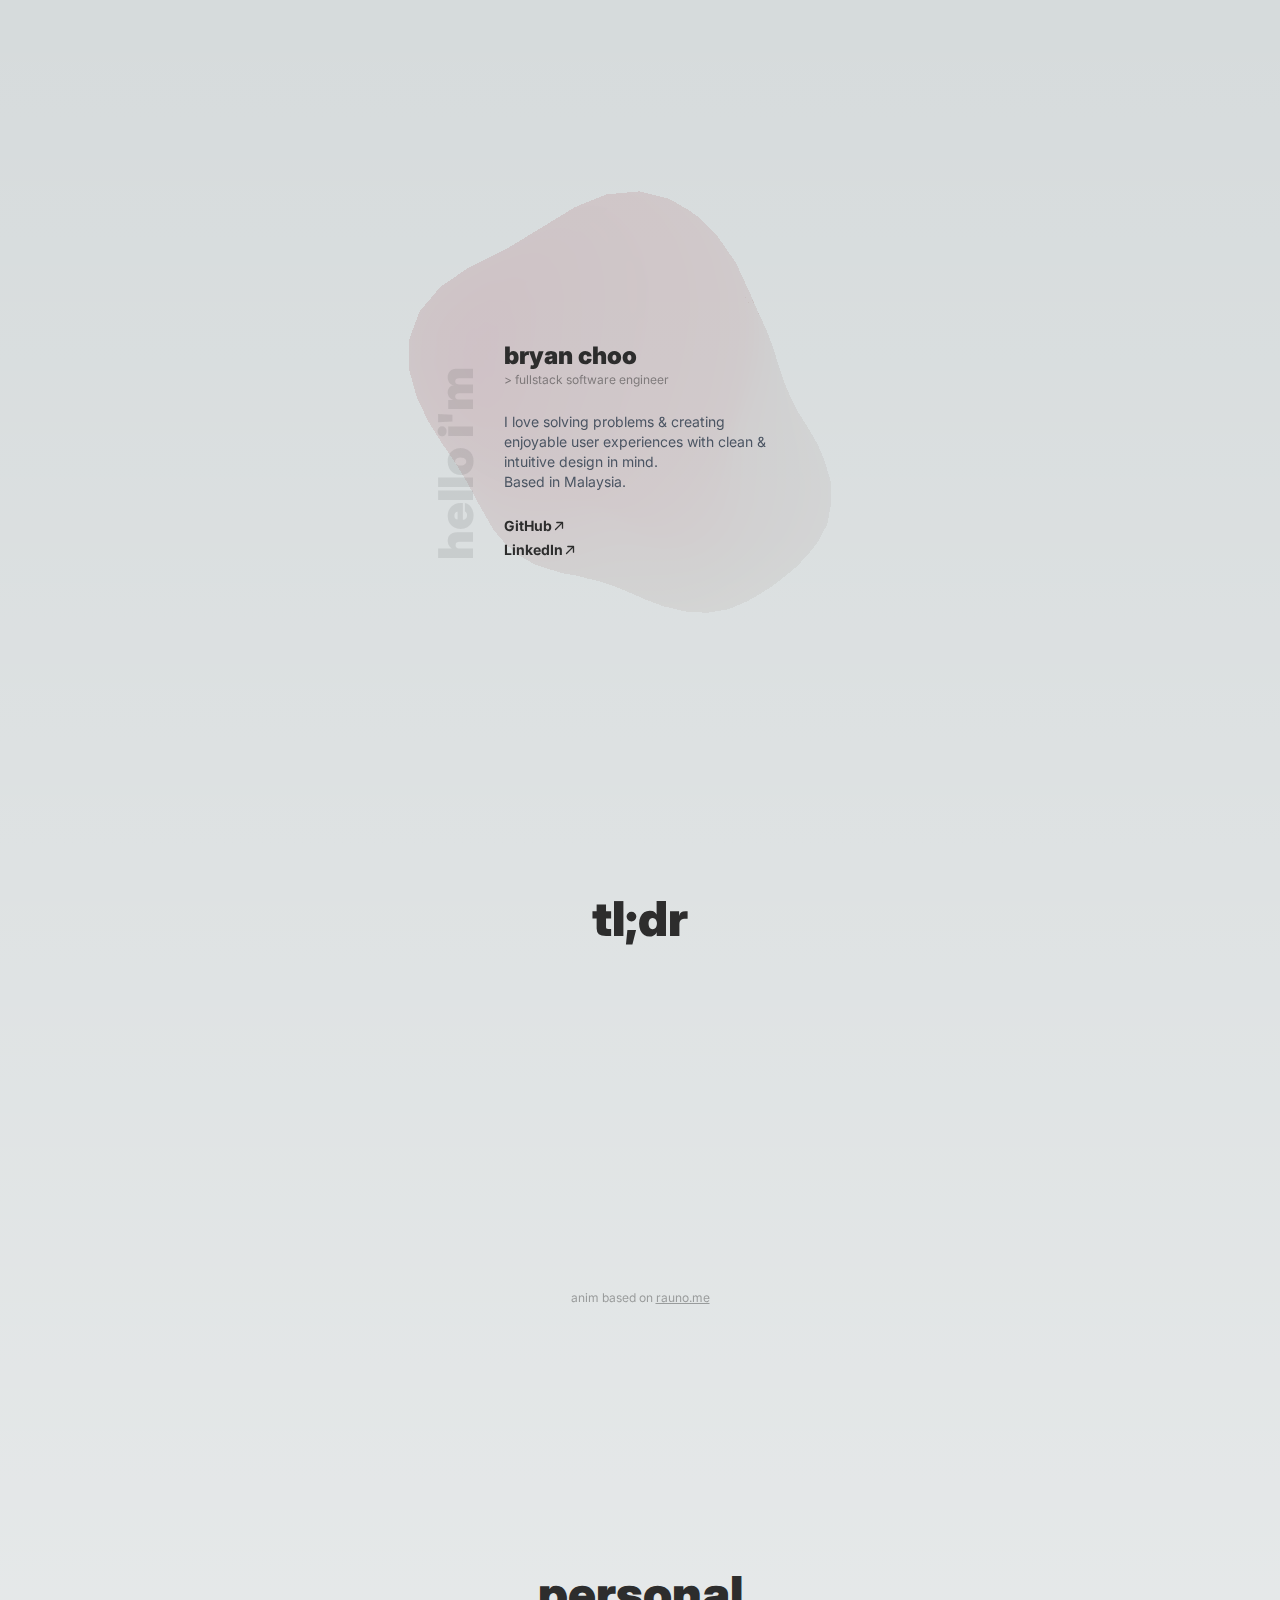
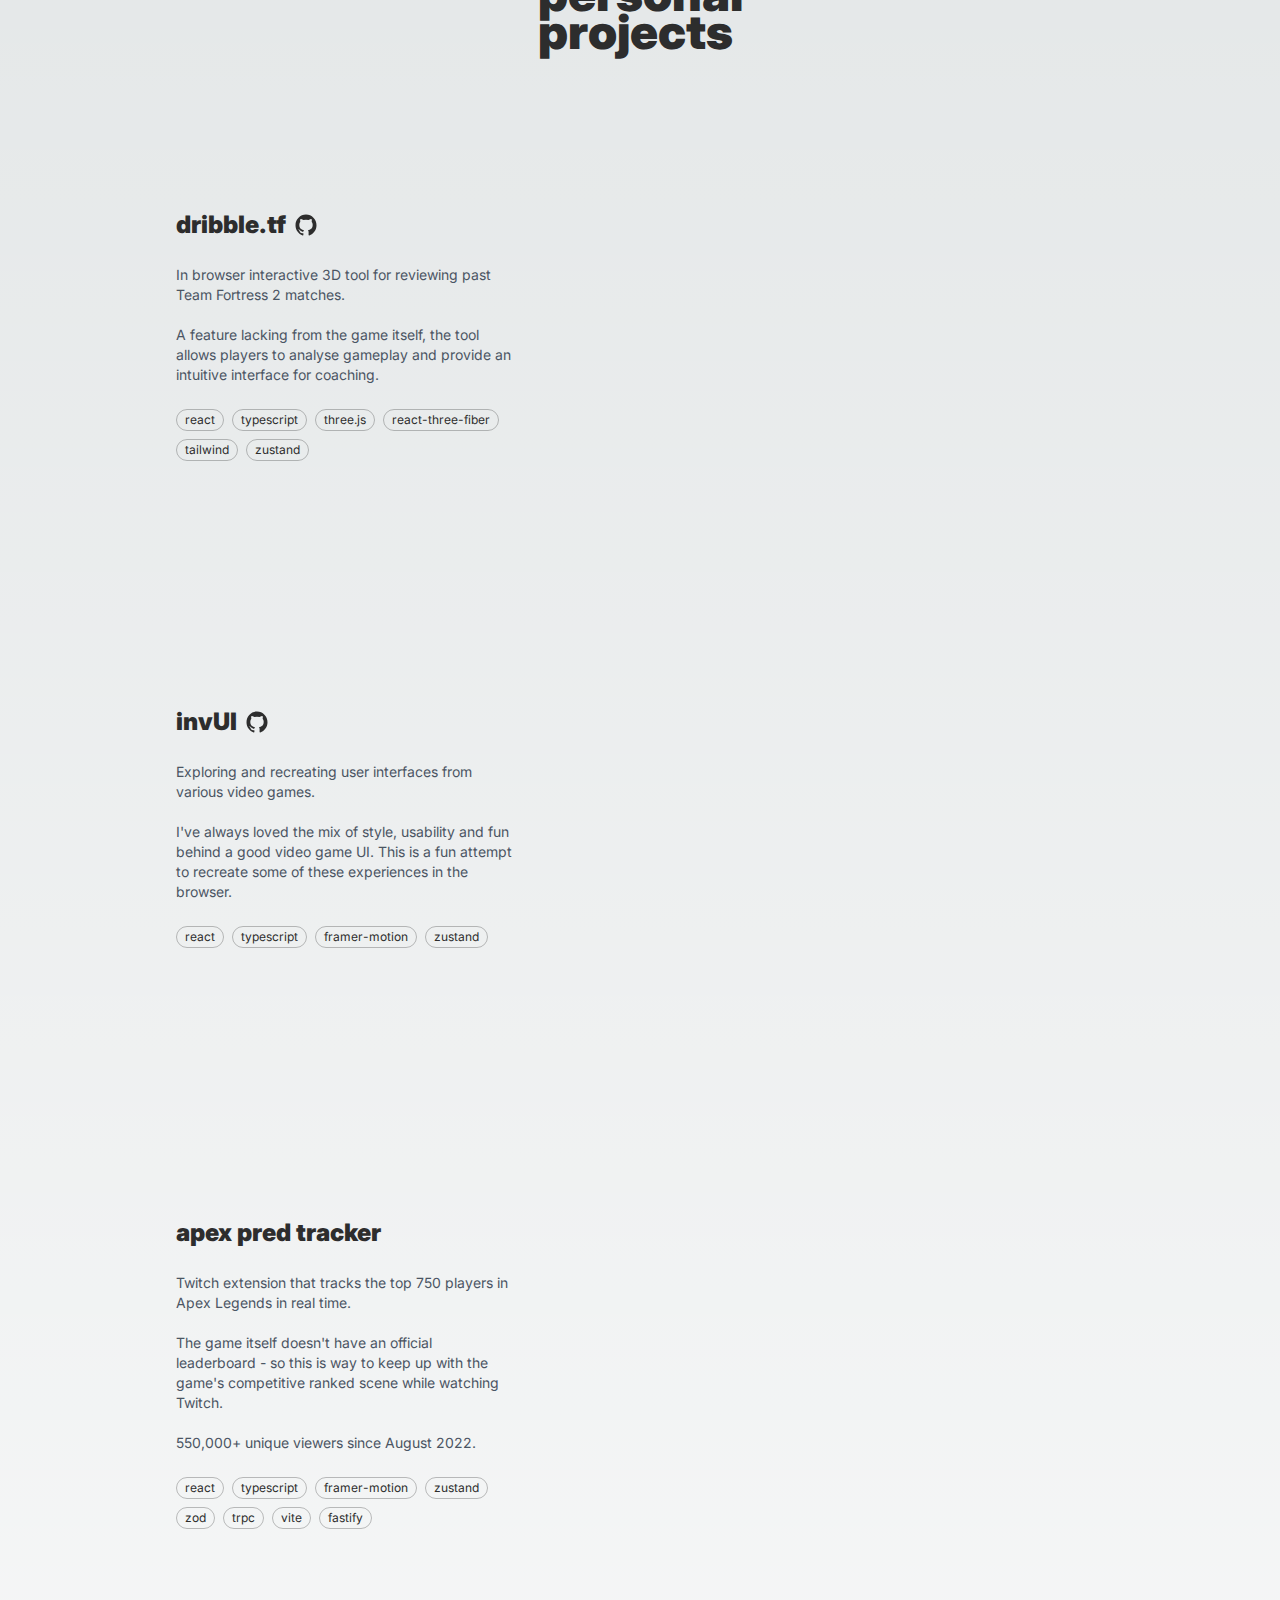
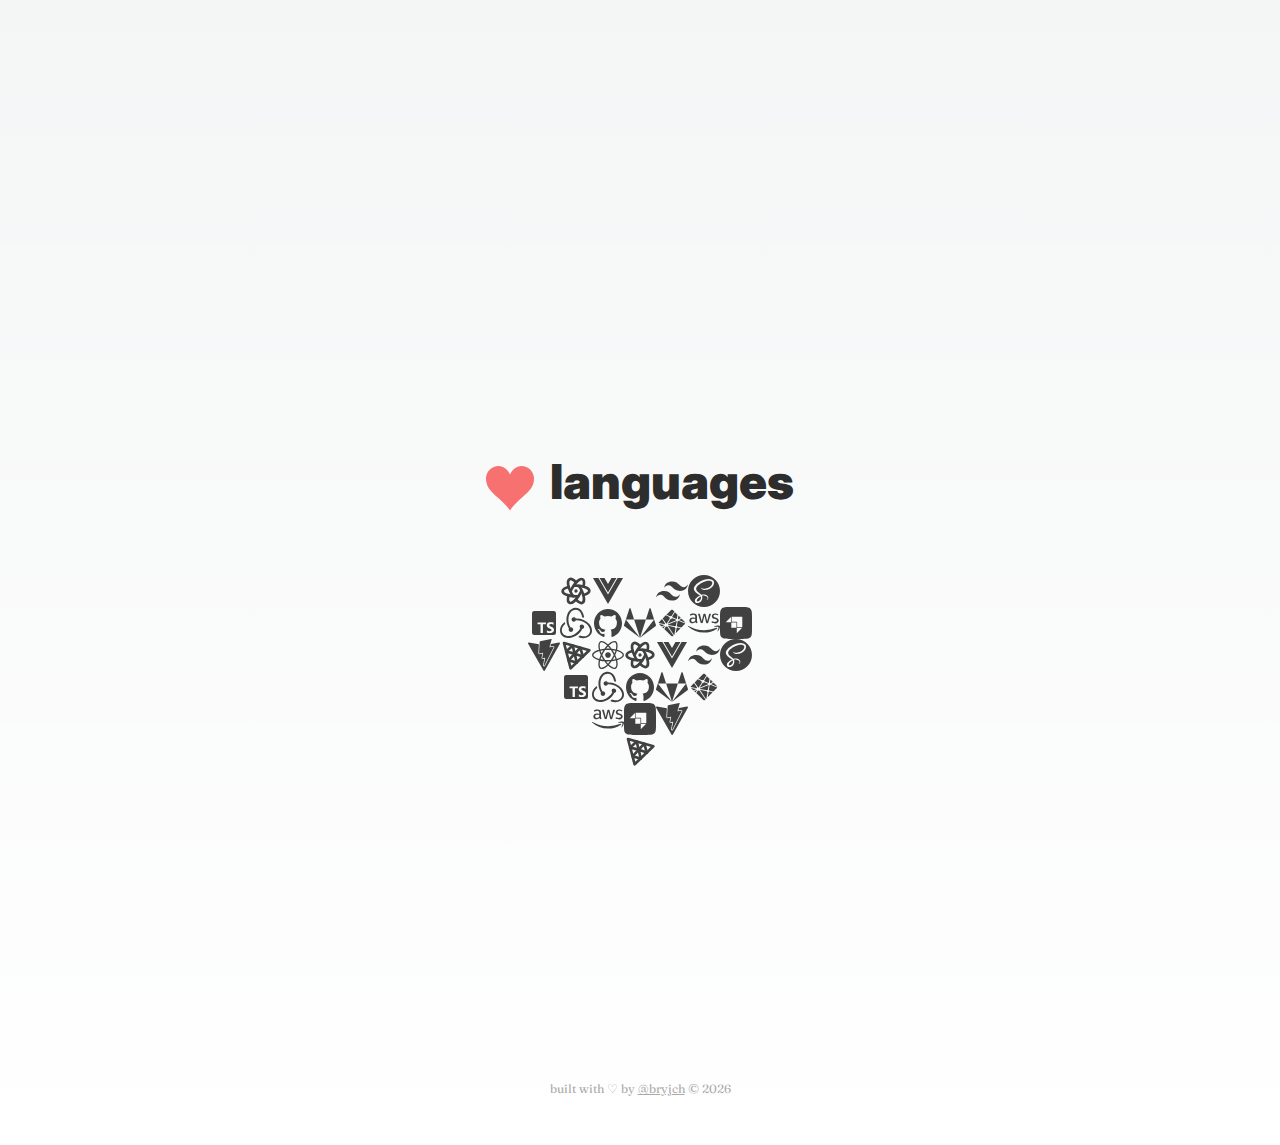
==== commit b777bd13: "Deploying to main from @ bryjch/portfolio@81cee5e11272523aa52e09c655a21a5b7fd90da8 🚀" ====
--- a/index.html
+++ b/index.html
@@ -11,8 +11,8 @@
     <link rel="icon" href="/favicon.ico" />
     <link rel="preconnect" href="https://fonts.googleapis.com" />
     <link rel="preconnect" href="https://fonts.gstatic.com" crossorigin />
-    <script type="module" crossorigin src="/assets/index-_ks6U1b8.js"></script>
-    <link rel="stylesheet" crossorigin href="/assets/index-OBgE14i2.css">
+    <script type="module" crossorigin src="/assets/index-BB6T1zTq.js"></script>
+    <link rel="stylesheet" crossorigin href="/assets/index-C-qi_QZR.css">
   </head>
   <body>
     <div id="root"></div>
--- a/assets/index-C-qi_QZR.css
+++ b/assets/index-C-qi_QZR.css
@@ -0,0 +1 @@
+@import"https://fonts.googleapis.com/css2?family=Inter:wght@100..900&display=swap";@import"https://fonts.googleapis.com/css2?family=Fraunces:ital,opsz,wght@0,9..144,100..900;1,9..144,100..900&display=swap";*,:before,:after{box-sizing:border-box;border-width:0;border-style:solid;border-color:#e5e7eb}:before,:after{--tw-content: ""}html,:host{line-height:1.5;-webkit-text-size-adjust:100%;-moz-tab-size:4;-o-tab-size:4;tab-size:4;font-family:ui-sans-serif,system-ui,sans-serif,"Apple Color Emoji","Segoe UI Emoji",Segoe UI Symbol,"Noto Color Emoji";font-feature-settings:normal;font-variation-settings:normal;-webkit-tap-highlight-color:transparent}body{margin:0;line-height:inherit}hr{height:0;color:inherit;border-top-width:1px}abbr:where([title]){-webkit-text-decoration:underline dotted;text-decoration:underline dotted}h1,h2,h3,h4,h5,h6{font-size:inherit;font-weight:inherit}a{color:inherit;text-decoration:inherit}b,strong{font-weight:bolder}code,kbd,samp,pre{font-family:ui-monospace,SFMono-Regular,Menlo,Monaco,Consolas,Liberation Mono,Courier New,monospace;font-feature-settings:normal;font-variation-settings:normal;font-size:1em}small{font-size:80%}sub,sup{font-size:75%;line-height:0;position:relative;vertical-align:baseline}sub{bottom:-.25em}sup{top:-.5em}table{text-indent:0;border-color:inherit;border-collapse:collapse}button,input,optgroup,select,textarea{font-family:inherit;font-feature-settings:inherit;font-variation-settings:inherit;font-size:100%;font-weight:inherit;line-height:inherit;color:inherit;margin:0;padding:0}button,select{text-transform:none}button,[type=button],[type=reset],[type=submit]{-webkit-appearance:button;background-color:transparent;background-image:none}:-moz-focusring{outline:auto}:-moz-ui-invalid{box-shadow:none}progress{vertical-align:baseline}::-webkit-inner-spin-button,::-webkit-outer-spin-button{height:auto}[type=search]{-webkit-appearance:textfield;outline-offset:-2px}::-webkit-search-decoration{-webkit-appearance:none}::-webkit-file-upload-button{-webkit-appearance:button;font:inherit}summary{display:list-item}blockquote,dl,dd,h1,h2,h3,h4,h5,h6,hr,figure,p,pre{margin:0}fieldset{margin:0;padding:0}legend{padding:0}ol,ul,menu{list-style:none;margin:0;padding:0}dialog{padding:0}textarea{resize:vertical}input::-moz-placeholder,textarea::-moz-placeholder{opacity:1;color:#9ca3af}input::placeholder,textarea::placeholder{opacity:1;color:#9ca3af}button,[role=button]{cursor:pointer}:disabled{cursor:default}img,svg,video,canvas,audio,iframe,embed,object{display:block;vertical-align:middle}img,video{max-width:100%;height:auto}[hidden]{display:none}*,:before,:after{--tw-border-spacing-x: 0;--tw-border-spacing-y: 0;--tw-translate-x: 0;--tw-translate-y: 0;--tw-rotate: 0;--tw-skew-x: 0;--tw-skew-y: 0;--tw-scale-x: 1;--tw-scale-y: 1;--tw-pan-x: ;--tw-pan-y: ;--tw-pinch-zoom: ;--tw-scroll-snap-strictness: proximity;--tw-gradient-from-position: ;--tw-gradient-via-position: ;--tw-gradient-to-position: ;--tw-ordinal: ;--tw-slashed-zero: ;--tw-numeric-figure: ;--tw-numeric-spacing: ;--tw-numeric-fraction: ;--tw-ring-inset: ;--tw-ring-offset-width: 0px;--tw-ring-offset-color: #fff;--tw-ring-color: rgb(59 130 246 / .5);--tw-ring-offset-shadow: 0 0 #0000;--tw-ring-shadow: 0 0 #0000;--tw-shadow: 0 0 #0000;--tw-shadow-colored: 0 0 #0000;--tw-blur: ;--tw-brightness: ;--tw-contrast: ;--tw-grayscale: ;--tw-hue-rotate: ;--tw-invert: ;--tw-saturate: ;--tw-sepia: ;--tw-drop-shadow: ;--tw-backdrop-blur: ;--tw-backdrop-brightness: ;--tw-backdrop-contrast: ;--tw-backdrop-grayscale: ;--tw-backdrop-hue-rotate: ;--tw-backdrop-invert: ;--tw-backdrop-opacity: ;--tw-backdrop-saturate: ;--tw-backdrop-sepia: }::backdrop{--tw-border-spacing-x: 0;--tw-border-spacing-y: 0;--tw-translate-x: 0;--tw-translate-y: 0;--tw-rotate: 0;--tw-skew-x: 0;--tw-skew-y: 0;--tw-scale-x: 1;--tw-scale-y: 1;--tw-pan-x: ;--tw-pan-y: ;--tw-pinch-zoom: ;--tw-scroll-snap-strictness: proximity;--tw-gradient-from-position: ;--tw-gradient-via-position: ;--tw-gradient-to-position: ;--tw-ordinal: ;--tw-slashed-zero: ;--tw-numeric-figure: ;--tw-numeric-spacing: ;--tw-numeric-fraction: ;--tw-ring-inset: ;--tw-ring-offset-width: 0px;--tw-ring-offset-color: #fff;--tw-ring-color: rgb(59 130 246 / .5);--tw-ring-offset-shadow: 0 0 #0000;--tw-ring-shadow: 0 0 #0000;--tw-shadow: 0 0 #0000;--tw-shadow-colored: 0 0 #0000;--tw-blur: ;--tw-brightness: ;--tw-contrast: ;--tw-grayscale: ;--tw-hue-rotate: ;--tw-invert: ;--tw-saturate: ;--tw-sepia: ;--tw-drop-shadow: ;--tw-backdrop-blur: ;--tw-backdrop-brightness: ;--tw-backdrop-contrast: ;--tw-backdrop-grayscale: ;--tw-backdrop-hue-rotate: ;--tw-backdrop-invert: ;--tw-backdrop-opacity: ;--tw-backdrop-saturate: ;--tw-backdrop-sepia: }.pointer-events-none{pointer-events:none}.pointer-events-auto{pointer-events:auto}.visible{visibility:visible}.fixed{position:fixed}.absolute{position:absolute}.relative{position:relative}.inset-0{top:0;right:0;bottom:0;left:0}.bottom-0{bottom:0}.left-0{left:0}.right-0{right:0}.top-1{top:.25rem}.top-3{top:.75rem}.mx-2{margin-left:.5rem;margin-right:.5rem}.mx-auto{margin-left:auto;margin-right:auto}.my-28{margin-top:7rem;margin-bottom:7rem}.-mb-4{margin-bottom:-1rem}.-mr-5{margin-right:-1.25rem}.mb-6{margin-bottom:1.5rem}.ml-2{margin-left:.5rem}.ml-4{margin-left:1rem}.ml-auto{margin-left:auto}.mr-4{margin-right:1rem}.mt-16{margin-top:4rem}.inline-block{display:inline-block}.flex{display:flex}.inline-flex{display:inline-flex}.grid{display:grid}.hidden{display:none}.h-2{height:.5rem}.h-3{height:.75rem}.h-8{height:2rem}.h-\[1px\]{height:1px}.h-\[90vh\]{height:90vh}.h-full{height:100%}.h-screen{height:100vh}.min-h-screen{min-height:100vh}.w-2{width:.5rem}.w-3{width:.75rem}.w-8{width:2rem}.w-full{width:100%}.w-screen{width:100vw}.max-w-\[20em\]{max-width:20em}.max-w-lg{max-width:32rem}.max-w-none{max-width:none}.max-w-screen-lg{max-width:1024px}.max-w-sm{max-width:24rem}.flex-1{flex:1 1 0%}.flex-shrink-0{flex-shrink:0}.basis-5\/12{flex-basis:41.666667%}.basis-7\/12{flex-basis:58.333333%}.origin-bottom-left{transform-origin:bottom left}.-translate-x-2{--tw-translate-x: -.5rem;transform:translate(var(--tw-translate-x),var(--tw-translate-y)) rotate(var(--tw-rotate)) skew(var(--tw-skew-x)) skewY(var(--tw-skew-y)) scaleX(var(--tw-scale-x)) scaleY(var(--tw-scale-y))}.-rotate-90{--tw-rotate: -90deg;transform:translate(var(--tw-translate-x),var(--tw-translate-y)) rotate(var(--tw-rotate)) skew(var(--tw-skew-x)) skewY(var(--tw-skew-y)) scaleX(var(--tw-scale-x)) scaleY(var(--tw-scale-y))}.scale-90{--tw-scale-x: .9;--tw-scale-y: .9;transform:translate(var(--tw-translate-x),var(--tw-translate-y)) rotate(var(--tw-rotate)) skew(var(--tw-skew-x)) skewY(var(--tw-skew-y)) scaleX(var(--tw-scale-x)) scaleY(var(--tw-scale-y))}.transform{transform:translate(var(--tw-translate-x),var(--tw-translate-y)) rotate(var(--tw-rotate)) skew(var(--tw-skew-x)) skewY(var(--tw-skew-y)) scaleX(var(--tw-scale-x)) scaleY(var(--tw-scale-y))}@keyframes droplet{0%{opacity:0;transform:translateY(-.5rem)}33%{opacity:1;transform:translateY(0)}to{opacity:0;transform:translateY(.5rem)}}.animate-droplet{animation:droplet 2s ease-in-out infinite}@keyframes float{0%{transform:translateY(0)}33%{transform:translateY(.15rem)}66%{transform:translateY(-.15rem)}to{transform:translateY(0)}}.animate-float{animation:float 3s ease-in-out infinite}@keyframes rock{0%{transform:rotate(0)}33%{transform:rotate(10deg)}66%{transform:rotate(-10deg)}to{transform:rotate(0)}}.animate-rock{animation:rock 1s ease-in-out infinite}@keyframes spook{0%{transform:scale(1) translateY(0)}50%{transform:scale(1.05) translateY(-.5rem)}to{transform:scale(1) translateY(0)}}.animate-spook{animation:spook .3s ease-in-out 1}@keyframes wiggle{0%,to{transform:rotate(-3deg)}50%{transform:rotate(3deg)}}.animate-wiggle{animation:wiggle 1s ease-in-out infinite}.cursor-default{cursor:default}.select-none{-webkit-user-select:none;-moz-user-select:none;user-select:none}.grid-cols-2{grid-template-columns:repeat(2,minmax(0,1fr))}.grid-cols-7{grid-template-columns:repeat(7,minmax(0,1fr))}.flex-row{flex-direction:row}.flex-col{flex-direction:column}.flex-wrap{flex-wrap:wrap}.items-start{align-items:flex-start}.items-end{align-items:flex-end}.items-center{align-items:center}.justify-start{justify-content:flex-start}.justify-center{justify-content:center}.gap-2{gap:.5rem}.gap-4{gap:1rem}.gap-x-8{-moz-column-gap:2rem;column-gap:2rem}.gap-y-3{row-gap:.75rem}.self-start{align-self:flex-start}.overflow-hidden{overflow:hidden}.whitespace-pre-line{white-space:pre-line}.whitespace-pre-wrap{white-space:pre-wrap}.rounded{border-radius:.25rem}.rounded-\[2rem\]{border-radius:2rem}.rounded-full{border-radius:9999px}.border{border-width:1px}.border-b-2{border-bottom-width:2px}.border-dotted{border-style:dotted}.border-pp-text{--tw-border-opacity: 1;border-color:rgb(var(--pp-text-rgb) / var(--tw-border-opacity))}.border-pp-text\/30{border-color:rgb(var(--pp-text-rgb) / .3)}.bg-green-300{--tw-bg-opacity: 1;background-color:rgb(134 239 172 / var(--tw-bg-opacity))}.fill-blue-400{fill:#60a5fa}.p-4{padding:1rem}.p-8{padding:2rem}.px-2{padding-left:.5rem;padding-right:.5rem}.px-6{padding-left:1.5rem;padding-right:1.5rem}.px-8{padding-left:2rem;padding-right:2rem}.py-1{padding-top:.25rem;padding-bottom:.25rem}.py-24{padding-top:6rem;padding-bottom:6rem}.py-4{padding-top:1rem;padding-bottom:1rem}.pb-12{padding-bottom:3rem}.text-center{text-align:center}.text-right{text-align:right}.font-fraunces{font-family:var(--font-fraunces)}.font-inter{font-family:var(--font-inter)}.text-2xl{font-size:1.5rem;line-height:2rem}.text-3xl{font-size:1.875rem;line-height:2.25rem}.text-5xl{font-size:3rem;line-height:1}.text-\[0\.8em\]{font-size:.8em}.text-\[10vw\]{font-size:10vw}.text-lg{font-size:1.125rem;line-height:1.75rem}.text-sm{font-size:.875rem;line-height:1.25rem}.text-xs{font-size:.75rem;line-height:1rem}.font-black{font-weight:900}.font-bold{font-weight:700}.font-light{font-weight:300}.font-medium{font-weight:500}.leading-\[0\.8em\]{line-height:.8em}.leading-none{line-height:1}.text-pp-text-muted{--tw-text-opacity: 1;color:rgb(var(--pp-text-muted-rgb) / var(--tw-text-opacity))}.text-red-400{--tw-text-opacity: 1;color:rgb(248 113 113 / var(--tw-text-opacity))}.underline{text-decoration-line:underline}.opacity-10{opacity:.1}.opacity-40{opacity:.4}.opacity-50{opacity:.5}.opacity-60{opacity:.6}.opacity-90{opacity:.9}.opacity-\[0\.03\]{opacity:.03}.shadow-lg{--tw-shadow: 0 10px 15px -3px rgb(0 0 0 / .1), 0 4px 6px -4px rgb(0 0 0 / .1);--tw-shadow-colored: 0 10px 15px -3px var(--tw-shadow-color), 0 4px 6px -4px var(--tw-shadow-color);box-shadow:var(--tw-ring-offset-shadow, 0 0 #0000),var(--tw-ring-shadow, 0 0 #0000),var(--tw-shadow)}.transition{transition-property:color,background-color,border-color,text-decoration-color,fill,stroke,opacity,box-shadow,transform,filter,-webkit-backdrop-filter;transition-property:color,background-color,border-color,text-decoration-color,fill,stroke,opacity,box-shadow,transform,filter,backdrop-filter;transition-property:color,background-color,border-color,text-decoration-color,fill,stroke,opacity,box-shadow,transform,filter,backdrop-filter,-webkit-backdrop-filter;transition-timing-function:cubic-bezier(.4,0,.2,1);transition-duration:.15s}.transition-all{transition-property:all;transition-timing-function:cubic-bezier(.4,0,.2,1);transition-duration:.15s}.transition-transform{transition-property:transform;transition-timing-function:cubic-bezier(.4,0,.2,1);transition-duration:.15s}.duration-150{transition-duration:.15s}.duration-300{transition-duration:.3s}.min-h-screen{height:100vh;height:100svh}:root{--background-start-rgb: 214, 219, 220;--background-end-rgb: 255, 255, 255;--pp-accent-rgb: 238 109 121;--pp-text-rgb: 45 45 45;--pp-text-muted-rgb: 75 85 99}@media (prefers-color-scheme: dark){:root{--background-start-rgb: 24, 24, 24;--background-end-rgb: 24, 24, 24;--pp-accent-rgb: 238 109 121;--pp-text-rgb: 255 255 255;--pp-text-muted-rgb: 220 220 220}}body{color:rgb(var(--pp-text-rgb));background:linear-gradient(to bottom,transparent,rgb(var(--background-end-rgb))) rgb(var(--background-start-rgb))}.canvas-container{height:100vh;height:100svh;width:100%}.underline-anchor:hover{color:rgb(var(--pp-accent-rgb))}.underline-anchor:before{content:"";position:absolute;width:100%;height:.2em;border-radius:1em;background-color:rgb(var(--pp-accent-rgb));bottom:0;left:0;transform-origin:right;transform:scaleX(0);transition:transform .3s ease-in-out}.underline-anchor:hover:before{transform-origin:left;transform:scaleX(1)}.font-inter{font-family:Inter,sans-serif}.font-fraunces{font-family:Fraunces,serif}.hover\:scale-\[102\%\]:hover{--tw-scale-x: 102%;--tw-scale-y: 102%;transform:translate(var(--tw-translate-x),var(--tw-translate-y)) rotate(var(--tw-rotate)) skew(var(--tw-skew-x)) skewY(var(--tw-skew-y)) scaleX(var(--tw-scale-x)) scaleY(var(--tw-scale-y))}.hover\:border-pp-accent:hover{--tw-border-opacity: 1;border-color:rgb(var(--pp-accent-rgb) / var(--tw-border-opacity))}.hover\:text-pp-accent:hover{--tw-text-opacity: 1;color:rgb(var(--pp-accent-rgb) / var(--tw-text-opacity))}@media (min-width: 640px){.sm\:h-\[75vh\]{height:75vh}.sm\:flex-row{flex-direction:row}.sm\:self-start{align-self:flex-start}.sm\:self-end{align-self:flex-end}.sm\:py-4{padding-top:1rem;padding-bottom:1rem}}@media (min-width: 768px){.md\:my-40{margin-top:10rem;margin-bottom:10rem}.md\:-mb-8{margin-bottom:-2rem}.md\:block{display:block}.md\:max-w-screen-sm{max-width:640px}.md\:flex-row{flex-direction:row}.md\:flex-col{flex-direction:column}.md\:justify-start{justify-content:flex-start}.md\:justify-end{justify-content:flex-end}.md\:gap-1{gap:.25rem}.md\:rounded-\[4rem\]{border-radius:4rem}.md\:pr-12{padding-right:3rem}.md\:text-left{text-align:left}}@media (min-width: 1024px){.lg\:px-12{padding-left:3rem;padding-right:3rem}}@media (prefers-color-scheme: dark){.dark\:opacity-60{opacity:.6}.dark\:opacity-80{opacity:.8}}
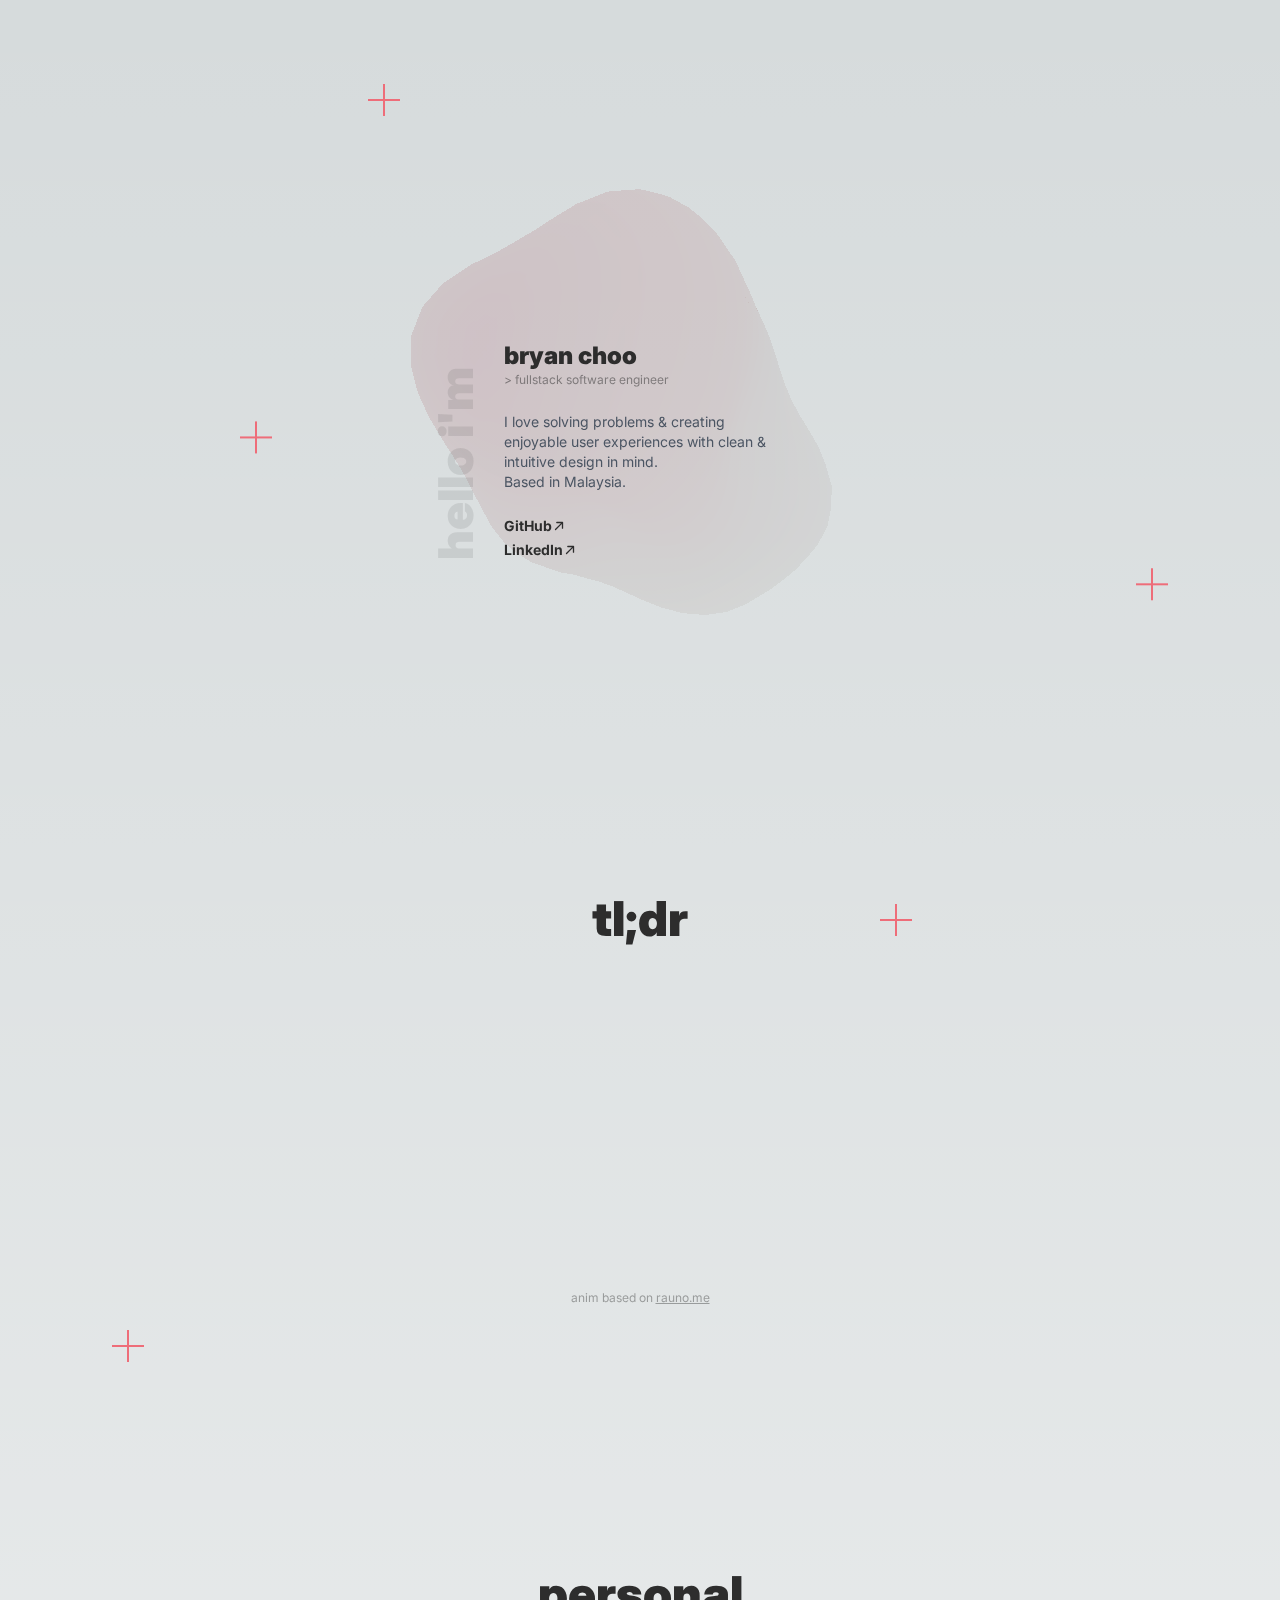
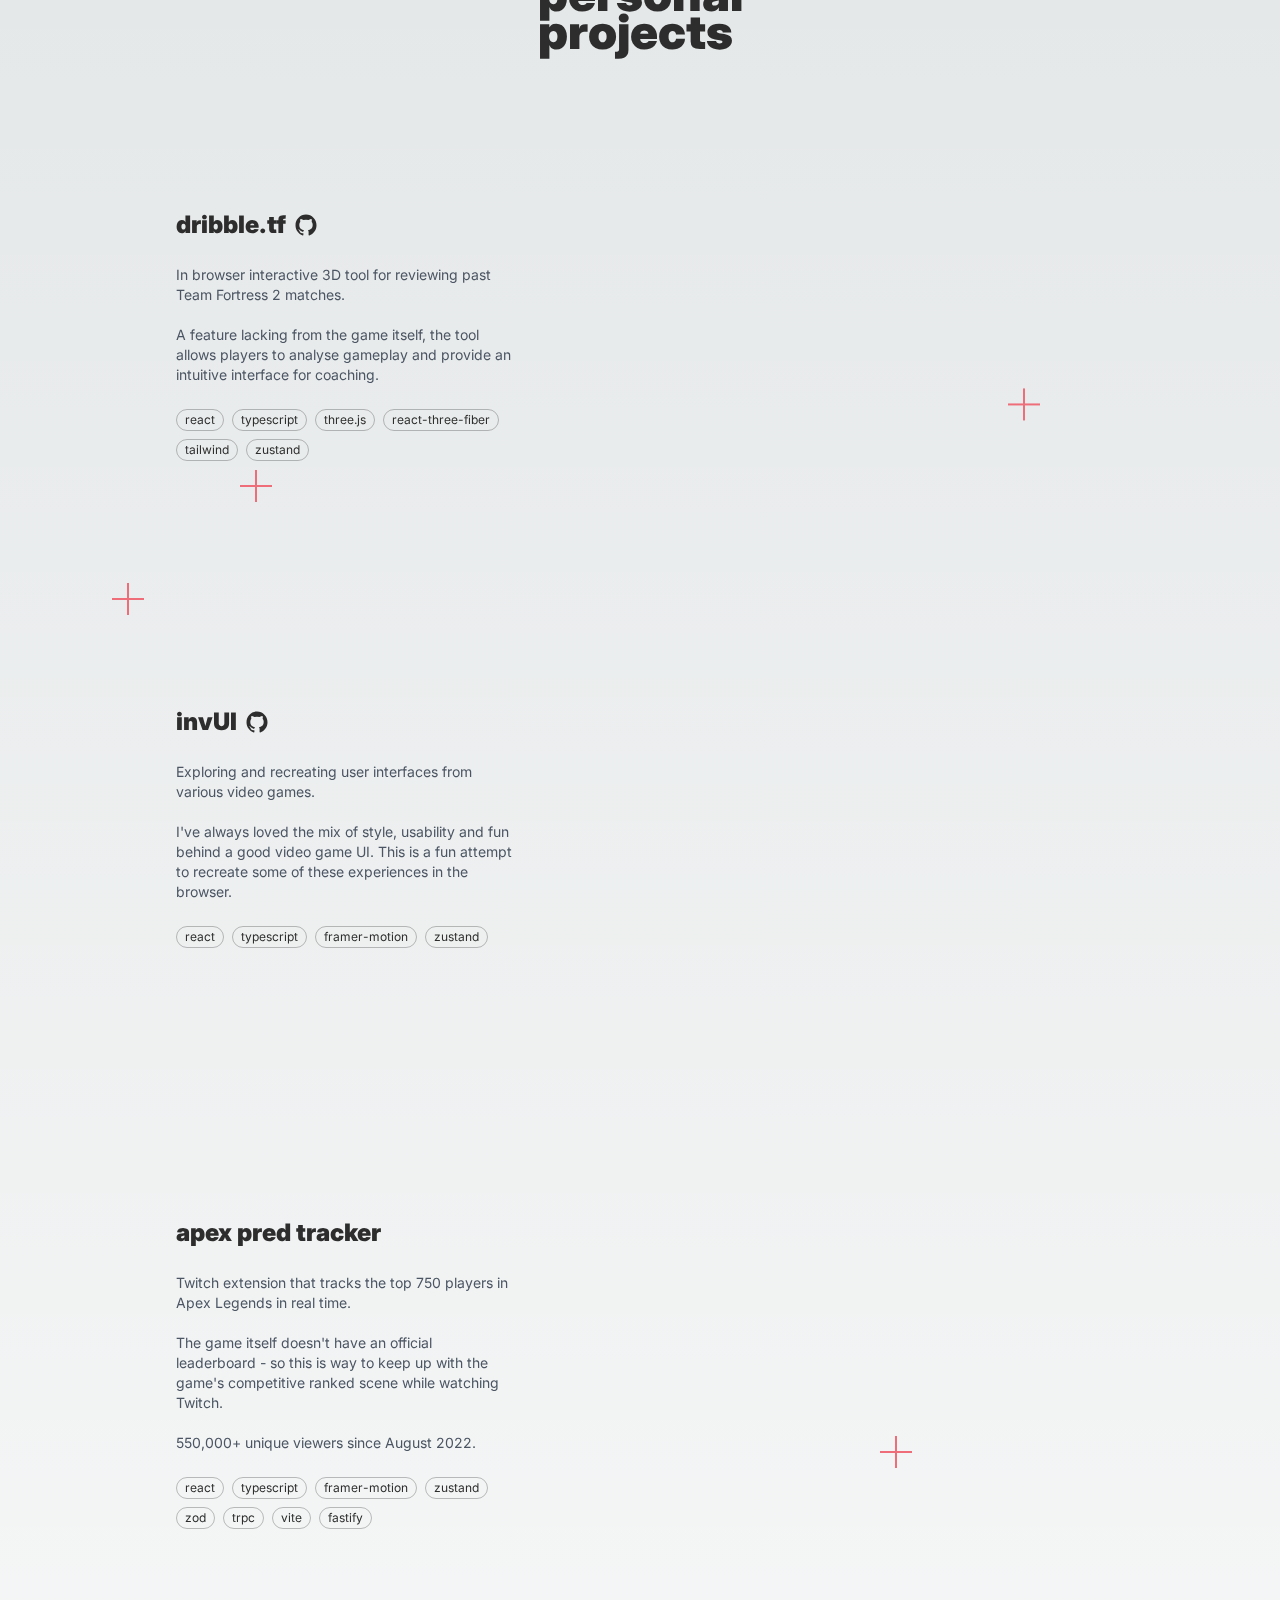
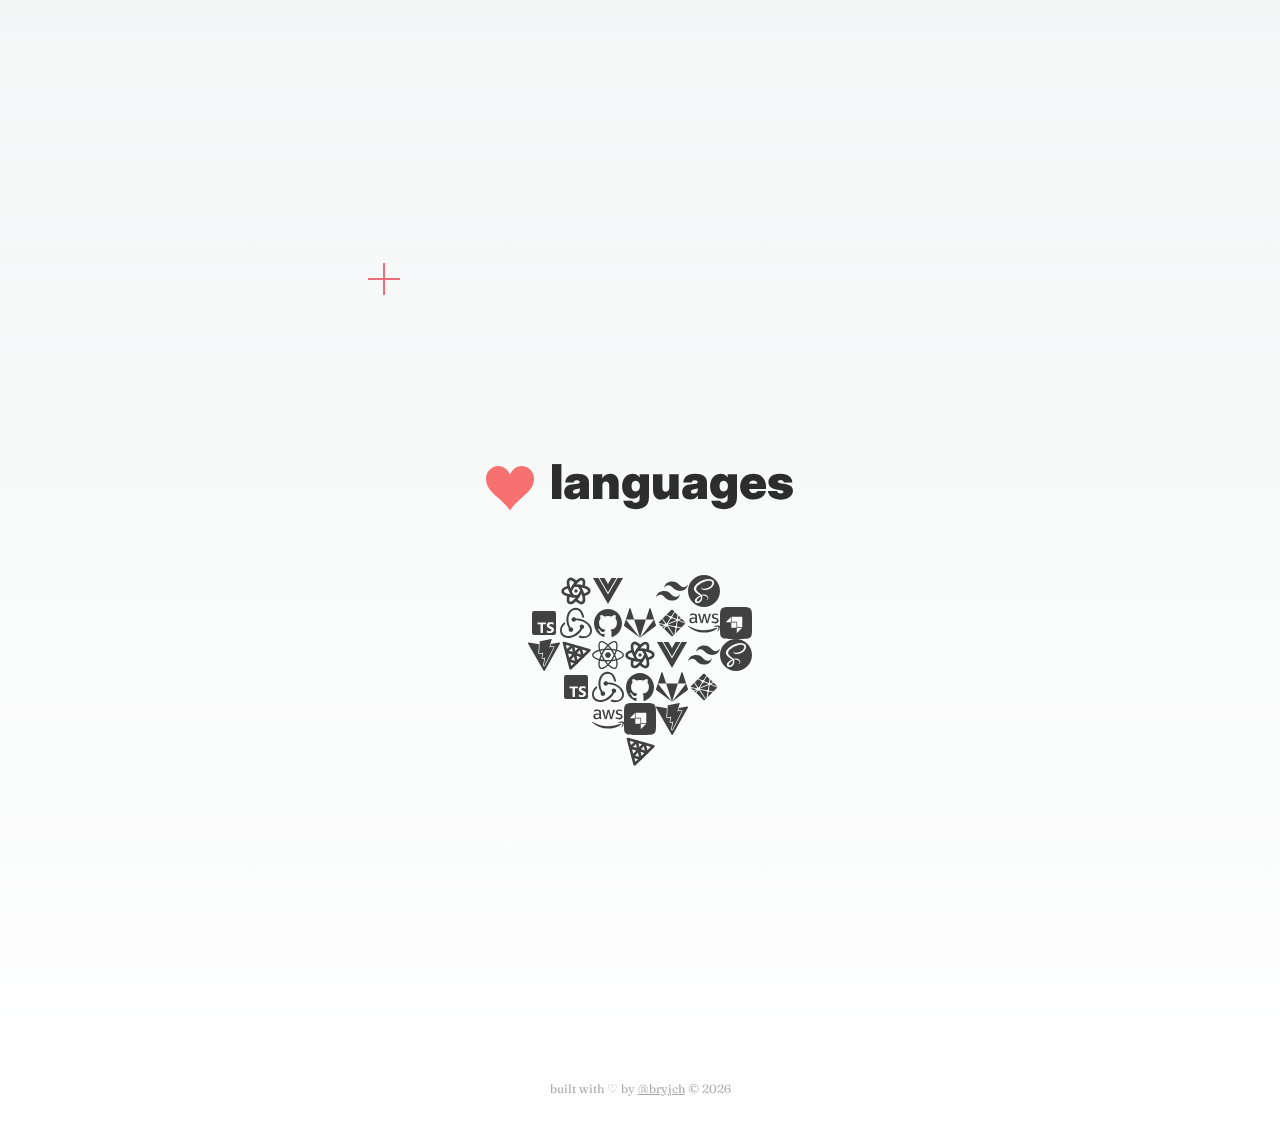
==== commit 7b8f2438: "Deploying to main from @ bryjch/portfolio@aa9f202b3ce5f9217d14261b22d479e283c9ccf2 🚀" ====
--- a/index.html
+++ b/index.html
@@ -11,8 +11,8 @@
     <link rel="icon" href="/favicon.ico" />
     <link rel="preconnect" href="https://fonts.googleapis.com" />
     <link rel="preconnect" href="https://fonts.gstatic.com" crossorigin />
-    <script type="module" crossorigin src="/assets/index-BB6T1zTq.js"></script>
-    <link rel="stylesheet" crossorigin href="/assets/index-C-qi_QZR.css">
+    <script type="module" crossorigin src="/assets/index-AQCwvBWF.js"></script>
+    <link rel="stylesheet" crossorigin href="/assets/index-B4TyDyhd.css">
   </head>
   <body>
     <div id="root"></div>
--- a/assets/index-B4TyDyhd.css
+++ b/assets/index-B4TyDyhd.css
@@ -0,0 +1 @@
+@import"https://fonts.googleapis.com/css2?family=Inter:wght@100..900&display=swap";@import"https://fonts.googleapis.com/css2?family=Fraunces:ital,opsz,wght@0,9..144,100..900;1,9..144,100..900&display=swap";*,:before,:after{box-sizing:border-box;border-width:0;border-style:solid;border-color:#e5e7eb}:before,:after{--tw-content: ""}html,:host{line-height:1.5;-webkit-text-size-adjust:100%;-moz-tab-size:4;-o-tab-size:4;tab-size:4;font-family:ui-sans-serif,system-ui,sans-serif,"Apple Color Emoji","Segoe UI Emoji",Segoe UI Symbol,"Noto Color Emoji";font-feature-settings:normal;font-variation-settings:normal;-webkit-tap-highlight-color:transparent}body{margin:0;line-height:inherit}hr{height:0;color:inherit;border-top-width:1px}abbr:where([title]){-webkit-text-decoration:underline dotted;text-decoration:underline dotted}h1,h2,h3,h4,h5,h6{font-size:inherit;font-weight:inherit}a{color:inherit;text-decoration:inherit}b,strong{font-weight:bolder}code,kbd,samp,pre{font-family:ui-monospace,SFMono-Regular,Menlo,Monaco,Consolas,Liberation Mono,Courier New,monospace;font-feature-settings:normal;font-variation-settings:normal;font-size:1em}small{font-size:80%}sub,sup{font-size:75%;line-height:0;position:relative;vertical-align:baseline}sub{bottom:-.25em}sup{top:-.5em}table{text-indent:0;border-color:inherit;border-collapse:collapse}button,input,optgroup,select,textarea{font-family:inherit;font-feature-settings:inherit;font-variation-settings:inherit;font-size:100%;font-weight:inherit;line-height:inherit;color:inherit;margin:0;padding:0}button,select{text-transform:none}button,[type=button],[type=reset],[type=submit]{-webkit-appearance:button;background-color:transparent;background-image:none}:-moz-focusring{outline:auto}:-moz-ui-invalid{box-shadow:none}progress{vertical-align:baseline}::-webkit-inner-spin-button,::-webkit-outer-spin-button{height:auto}[type=search]{-webkit-appearance:textfield;outline-offset:-2px}::-webkit-search-decoration{-webkit-appearance:none}::-webkit-file-upload-button{-webkit-appearance:button;font:inherit}summary{display:list-item}blockquote,dl,dd,h1,h2,h3,h4,h5,h6,hr,figure,p,pre{margin:0}fieldset{margin:0;padding:0}legend{padding:0}ol,ul,menu{list-style:none;margin:0;padding:0}dialog{padding:0}textarea{resize:vertical}input::-moz-placeholder,textarea::-moz-placeholder{opacity:1;color:#9ca3af}input::placeholder,textarea::placeholder{opacity:1;color:#9ca3af}button,[role=button]{cursor:pointer}:disabled{cursor:default}img,svg,video,canvas,audio,iframe,embed,object{display:block;vertical-align:middle}img,video{max-width:100%;height:auto}[hidden]{display:none}*,:before,:after{--tw-border-spacing-x: 0;--tw-border-spacing-y: 0;--tw-translate-x: 0;--tw-translate-y: 0;--tw-rotate: 0;--tw-skew-x: 0;--tw-skew-y: 0;--tw-scale-x: 1;--tw-scale-y: 1;--tw-pan-x: ;--tw-pan-y: ;--tw-pinch-zoom: ;--tw-scroll-snap-strictness: proximity;--tw-gradient-from-position: ;--tw-gradient-via-position: ;--tw-gradient-to-position: ;--tw-ordinal: ;--tw-slashed-zero: ;--tw-numeric-figure: ;--tw-numeric-spacing: ;--tw-numeric-fraction: ;--tw-ring-inset: ;--tw-ring-offset-width: 0px;--tw-ring-offset-color: #fff;--tw-ring-color: rgb(59 130 246 / .5);--tw-ring-offset-shadow: 0 0 #0000;--tw-ring-shadow: 0 0 #0000;--tw-shadow: 0 0 #0000;--tw-shadow-colored: 0 0 #0000;--tw-blur: ;--tw-brightness: ;--tw-contrast: ;--tw-grayscale: ;--tw-hue-rotate: ;--tw-invert: ;--tw-saturate: ;--tw-sepia: ;--tw-drop-shadow: ;--tw-backdrop-blur: ;--tw-backdrop-brightness: ;--tw-backdrop-contrast: ;--tw-backdrop-grayscale: ;--tw-backdrop-hue-rotate: ;--tw-backdrop-invert: ;--tw-backdrop-opacity: ;--tw-backdrop-saturate: ;--tw-backdrop-sepia: }::backdrop{--tw-border-spacing-x: 0;--tw-border-spacing-y: 0;--tw-translate-x: 0;--tw-translate-y: 0;--tw-rotate: 0;--tw-skew-x: 0;--tw-skew-y: 0;--tw-scale-x: 1;--tw-scale-y: 1;--tw-pan-x: ;--tw-pan-y: ;--tw-pinch-zoom: ;--tw-scroll-snap-strictness: proximity;--tw-gradient-from-position: ;--tw-gradient-via-position: ;--tw-gradient-to-position: ;--tw-ordinal: ;--tw-slashed-zero: ;--tw-numeric-figure: ;--tw-numeric-spacing: ;--tw-numeric-fraction: ;--tw-ring-inset: ;--tw-ring-offset-width: 0px;--tw-ring-offset-color: #fff;--tw-ring-color: rgb(59 130 246 / .5);--tw-ring-offset-shadow: 0 0 #0000;--tw-ring-shadow: 0 0 #0000;--tw-shadow: 0 0 #0000;--tw-shadow-colored: 0 0 #0000;--tw-blur: ;--tw-brightness: ;--tw-contrast: ;--tw-grayscale: ;--tw-hue-rotate: ;--tw-invert: ;--tw-saturate: ;--tw-sepia: ;--tw-drop-shadow: ;--tw-backdrop-blur: ;--tw-backdrop-brightness: ;--tw-backdrop-contrast: ;--tw-backdrop-grayscale: ;--tw-backdrop-hue-rotate: ;--tw-backdrop-invert: ;--tw-backdrop-opacity: ;--tw-backdrop-saturate: ;--tw-backdrop-sepia: }.pointer-events-none{pointer-events:none}.pointer-events-auto{pointer-events:auto}.visible{visibility:visible}.fixed{position:fixed}.absolute{position:absolute}.relative{position:relative}.inset-0{top:0;right:0;bottom:0;left:0}.bottom-0{bottom:0}.left-0{left:0}.left-1\/2{left:50%}.right-0{right:0}.top-1{top:.25rem}.top-1\/2{top:50%}.top-3{top:.75rem}.mx-2{margin-left:.5rem;margin-right:.5rem}.mx-auto{margin-left:auto;margin-right:auto}.my-28{margin-top:7rem;margin-bottom:7rem}.-mb-4{margin-bottom:-1rem}.-mr-5{margin-right:-1.25rem}.mb-6{margin-bottom:1.5rem}.ml-2{margin-left:.5rem}.ml-4{margin-left:1rem}.ml-auto{margin-left:auto}.mr-4{margin-right:1rem}.mt-16{margin-top:4rem}.inline-block{display:inline-block}.flex{display:flex}.inline-flex{display:inline-flex}.grid{display:grid}.hidden{display:none}.h-2{height:.5rem}.h-3{height:.75rem}.h-8{height:2rem}.h-\[1px\]{height:1px}.h-\[2px\]{height:2px}.h-\[90vh\]{height:90vh}.h-full{height:100%}.h-screen{height:100vh}.min-h-screen{min-height:100vh}.w-2{width:.5rem}.w-3{width:.75rem}.w-8{width:2rem}.w-\[1px\]{width:1px}.w-\[2px\]{width:2px}.w-full{width:100%}.w-screen{width:100vw}.max-w-\[20em\]{max-width:20em}.max-w-lg{max-width:32rem}.max-w-none{max-width:none}.max-w-screen-lg{max-width:1024px}.max-w-sm{max-width:24rem}.flex-1{flex:1 1 0%}.flex-shrink-0{flex-shrink:0}.basis-5\/12{flex-basis:41.666667%}.basis-7\/12{flex-basis:58.333333%}.origin-bottom-left{transform-origin:bottom left}.-translate-x-2{--tw-translate-x: -.5rem;transform:translate(var(--tw-translate-x),var(--tw-translate-y)) rotate(var(--tw-rotate)) skew(var(--tw-skew-x)) skewY(var(--tw-skew-y)) scaleX(var(--tw-scale-x)) scaleY(var(--tw-scale-y))}.-translate-x-\[50\%\]{--tw-translate-x: -50%;transform:translate(var(--tw-translate-x),var(--tw-translate-y)) rotate(var(--tw-rotate)) skew(var(--tw-skew-x)) skewY(var(--tw-skew-y)) scaleX(var(--tw-scale-x)) scaleY(var(--tw-scale-y))}.-translate-y-\[50\%\]{--tw-translate-y: -50%;transform:translate(var(--tw-translate-x),var(--tw-translate-y)) rotate(var(--tw-rotate)) skew(var(--tw-skew-x)) skewY(var(--tw-skew-y)) scaleX(var(--tw-scale-x)) scaleY(var(--tw-scale-y))}.-rotate-90{--tw-rotate: -90deg;transform:translate(var(--tw-translate-x),var(--tw-translate-y)) rotate(var(--tw-rotate)) skew(var(--tw-skew-x)) skewY(var(--tw-skew-y)) scaleX(var(--tw-scale-x)) scaleY(var(--tw-scale-y))}.scale-90{--tw-scale-x: .9;--tw-scale-y: .9;transform:translate(var(--tw-translate-x),var(--tw-translate-y)) rotate(var(--tw-rotate)) skew(var(--tw-skew-x)) skewY(var(--tw-skew-y)) scaleX(var(--tw-scale-x)) scaleY(var(--tw-scale-y))}.transform{transform:translate(var(--tw-translate-x),var(--tw-translate-y)) rotate(var(--tw-rotate)) skew(var(--tw-skew-x)) skewY(var(--tw-skew-y)) scaleX(var(--tw-scale-x)) scaleY(var(--tw-scale-y))}@keyframes droplet{0%{opacity:0;transform:translateY(-.5rem)}33%{opacity:1;transform:translateY(0)}to{opacity:0;transform:translateY(.5rem)}}.animate-droplet{animation:droplet 2s ease-in-out infinite}@keyframes float{0%{transform:translateY(0)}33%{transform:translateY(.15rem)}66%{transform:translateY(-.15rem)}to{transform:translateY(0)}}.animate-float{animation:float 3s ease-in-out infinite}@keyframes rock{0%{transform:rotate(0)}33%{transform:rotate(10deg)}66%{transform:rotate(-10deg)}to{transform:rotate(0)}}.animate-rock{animation:rock 1s ease-in-out infinite}@keyframes spook{0%{transform:scale(1) translateY(0)}50%{transform:scale(1.05) translateY(-.5rem)}to{transform:scale(1) translateY(0)}}.animate-spook{animation:spook .3s ease-in-out 1}@keyframes wiggle{0%,to{transform:rotate(-3deg)}50%{transform:rotate(3deg)}}.animate-wiggle{animation:wiggle 1s ease-in-out infinite}.cursor-default{cursor:default}.select-none{-webkit-user-select:none;-moz-user-select:none;user-select:none}.grid-cols-2{grid-template-columns:repeat(2,minmax(0,1fr))}.grid-cols-7{grid-template-columns:repeat(7,minmax(0,1fr))}.flex-row{flex-direction:row}.flex-col{flex-direction:column}.flex-wrap{flex-wrap:wrap}.items-start{align-items:flex-start}.items-end{align-items:flex-end}.items-center{align-items:center}.justify-start{justify-content:flex-start}.justify-center{justify-content:center}.gap-2{gap:.5rem}.gap-4{gap:1rem}.gap-x-8{-moz-column-gap:2rem;column-gap:2rem}.gap-y-3{row-gap:.75rem}.self-start{align-self:flex-start}.overflow-hidden{overflow:hidden}.whitespace-pre-line{white-space:pre-line}.whitespace-pre-wrap{white-space:pre-wrap}.rounded{border-radius:.25rem}.rounded-\[2rem\]{border-radius:2rem}.rounded-full{border-radius:9999px}.border{border-width:1px}.border-b-2{border-bottom-width:2px}.border-dotted{border-style:dotted}.border-pp-text{--tw-border-opacity: 1;border-color:rgb(var(--pp-text-rgb) / var(--tw-border-opacity))}.border-pp-text\/30{border-color:rgb(var(--pp-text-rgb) / .3)}.bg-green-300{--tw-bg-opacity: 1;background-color:rgb(134 239 172 / var(--tw-bg-opacity))}.bg-pp-accent{--tw-bg-opacity: 1;background-color:rgb(var(--pp-accent-rgb) / var(--tw-bg-opacity))}.bg-pp-text-muted\/30{background-color:rgb(var(--pp-text-muted-rgb) / .3)}.fill-blue-400{fill:#60a5fa}.p-4{padding:1rem}.p-8{padding:2rem}.px-2{padding-left:.5rem;padding-right:.5rem}.px-6{padding-left:1.5rem;padding-right:1.5rem}.px-8{padding-left:2rem;padding-right:2rem}.py-1{padding-top:.25rem;padding-bottom:.25rem}.py-24{padding-top:6rem;padding-bottom:6rem}.py-4{padding-top:1rem;padding-bottom:1rem}.pb-12{padding-bottom:3rem}.text-center{text-align:center}.text-right{text-align:right}.font-fraunces{font-family:var(--font-fraunces)}.font-inter{font-family:var(--font-inter)}.text-2xl{font-size:1.5rem;line-height:2rem}.text-3xl{font-size:1.875rem;line-height:2.25rem}.text-5xl{font-size:3rem;line-height:1}.text-\[0\.8em\]{font-size:.8em}.text-\[10vw\]{font-size:10vw}.text-lg{font-size:1.125rem;line-height:1.75rem}.text-sm{font-size:.875rem;line-height:1.25rem}.text-xs{font-size:.75rem;line-height:1rem}.font-black{font-weight:900}.font-bold{font-weight:700}.font-light{font-weight:300}.font-medium{font-weight:500}.leading-\[0\.8em\]{line-height:.8em}.leading-none{line-height:1}.text-pp-text-muted{--tw-text-opacity: 1;color:rgb(var(--pp-text-muted-rgb) / var(--tw-text-opacity))}.text-red-400{--tw-text-opacity: 1;color:rgb(248 113 113 / var(--tw-text-opacity))}.underline{text-decoration-line:underline}.opacity-10{opacity:.1}.opacity-40{opacity:.4}.opacity-50{opacity:.5}.opacity-60{opacity:.6}.opacity-90{opacity:.9}.opacity-\[0\.03\]{opacity:.03}.shadow-lg{--tw-shadow: 0 10px 15px -3px rgb(0 0 0 / .1), 0 4px 6px -4px rgb(0 0 0 / .1);--tw-shadow-colored: 0 10px 15px -3px var(--tw-shadow-color), 0 4px 6px -4px var(--tw-shadow-color);box-shadow:var(--tw-ring-offset-shadow, 0 0 #0000),var(--tw-ring-shadow, 0 0 #0000),var(--tw-shadow)}.transition{transition-property:color,background-color,border-color,text-decoration-color,fill,stroke,opacity,box-shadow,transform,filter,-webkit-backdrop-filter;transition-property:color,background-color,border-color,text-decoration-color,fill,stroke,opacity,box-shadow,transform,filter,backdrop-filter;transition-property:color,background-color,border-color,text-decoration-color,fill,stroke,opacity,box-shadow,transform,filter,backdrop-filter,-webkit-backdrop-filter;transition-timing-function:cubic-bezier(.4,0,.2,1);transition-duration:.15s}.transition-all{transition-property:all;transition-timing-function:cubic-bezier(.4,0,.2,1);transition-duration:.15s}.transition-transform{transition-property:transform;transition-timing-function:cubic-bezier(.4,0,.2,1);transition-duration:.15s}.duration-150{transition-duration:.15s}.duration-300{transition-duration:.3s}.min-h-screen{height:100vh;height:100svh}:root{--background-start-rgb: 214, 219, 220;--background-end-rgb: 255, 255, 255;--pp-accent-rgb: 238 109 121;--pp-text-rgb: 45 45 45;--pp-text-muted-rgb: 75 85 99}@media (prefers-color-scheme: dark){:root{--background-start-rgb: 24, 24, 24;--background-end-rgb: 24, 24, 24;--pp-accent-rgb: 238 109 121;--pp-text-rgb: 255 255 255;--pp-text-muted-rgb: 220 220 220}}body{color:rgb(var(--pp-text-rgb));background:linear-gradient(to bottom,transparent,rgb(var(--background-end-rgb))) rgb(var(--background-start-rgb))}.canvas-container{height:100vh;height:100svh;width:100%}.underline-anchor:hover{color:rgb(var(--pp-accent-rgb))}.underline-anchor:before{content:"";position:absolute;width:100%;height:.2em;border-radius:1em;background-color:rgb(var(--pp-accent-rgb));bottom:0;left:0;transform-origin:right;transform:scaleX(0);transition:transform .3s ease-in-out}.underline-anchor:hover:before{transform-origin:left;transform:scaleX(1)}.font-inter{font-family:Inter,sans-serif}.font-fraunces{font-family:Fraunces,serif}.hover\:scale-\[102\%\]:hover{--tw-scale-x: 102%;--tw-scale-y: 102%;transform:translate(var(--tw-translate-x),var(--tw-translate-y)) rotate(var(--tw-rotate)) skew(var(--tw-skew-x)) skewY(var(--tw-skew-y)) scaleX(var(--tw-scale-x)) scaleY(var(--tw-scale-y))}.hover\:border-pp-accent:hover{--tw-border-opacity: 1;border-color:rgb(var(--pp-accent-rgb) / var(--tw-border-opacity))}.hover\:text-pp-accent:hover{--tw-text-opacity: 1;color:rgb(var(--pp-accent-rgb) / var(--tw-text-opacity))}@media (min-width: 640px){.sm\:h-\[75vh\]{height:75vh}.sm\:flex-row{flex-direction:row}.sm\:self-start{align-self:flex-start}.sm\:self-end{align-self:flex-end}.sm\:py-4{padding-top:1rem;padding-bottom:1rem}}@media (min-width: 768px){.md\:my-40{margin-top:10rem;margin-bottom:10rem}.md\:-mb-8{margin-bottom:-2rem}.md\:block{display:block}.md\:max-w-screen-sm{max-width:640px}.md\:flex-row{flex-direction:row}.md\:flex-col{flex-direction:column}.md\:justify-start{justify-content:flex-start}.md\:justify-end{justify-content:flex-end}.md\:gap-1{gap:.25rem}.md\:rounded-\[4rem\]{border-radius:4rem}.md\:pr-12{padding-right:3rem}.md\:text-left{text-align:left}}@media (min-width: 1024px){.lg\:px-12{padding-left:3rem;padding-right:3rem}}@media (prefers-color-scheme: dark){.dark\:bg-yellow-400{--tw-bg-opacity: 1;background-color:rgb(250 204 21 / var(--tw-bg-opacity))}.dark\:opacity-60{opacity:.6}.dark\:opacity-80{opacity:.8}}
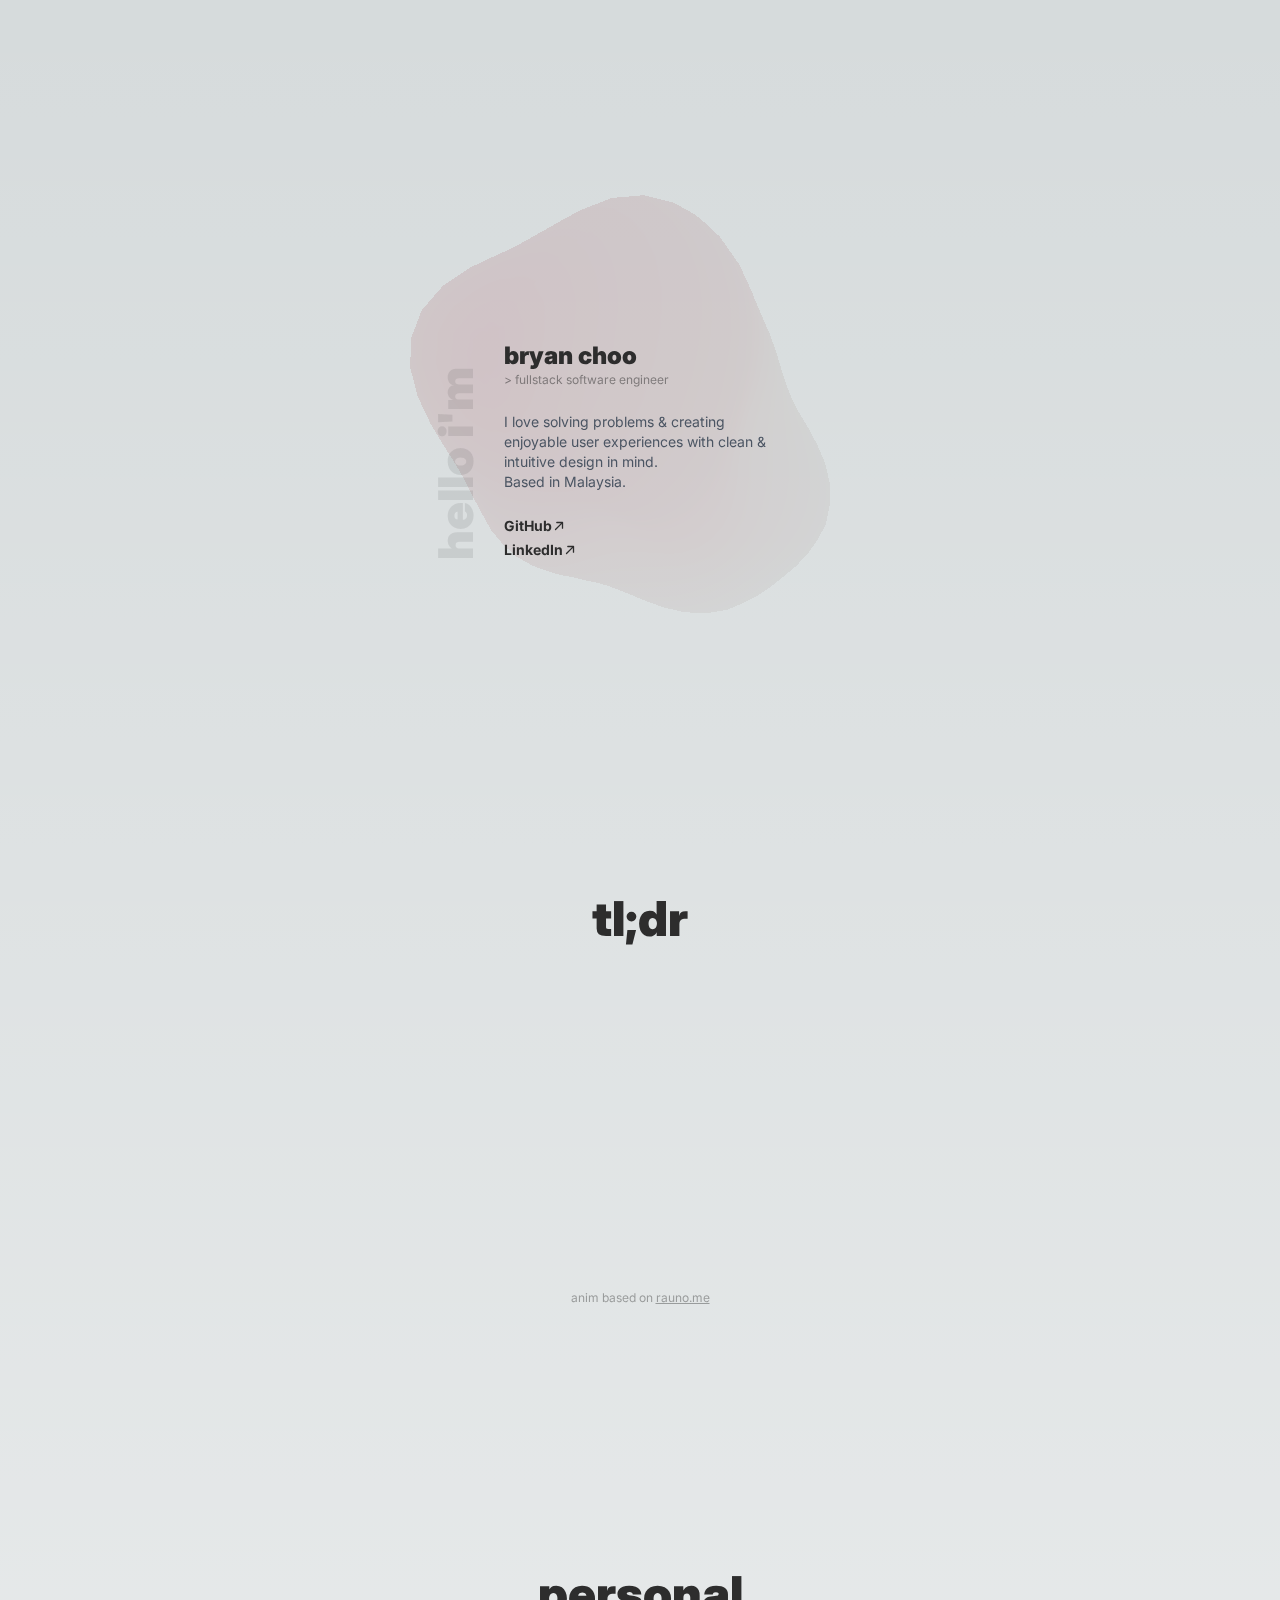
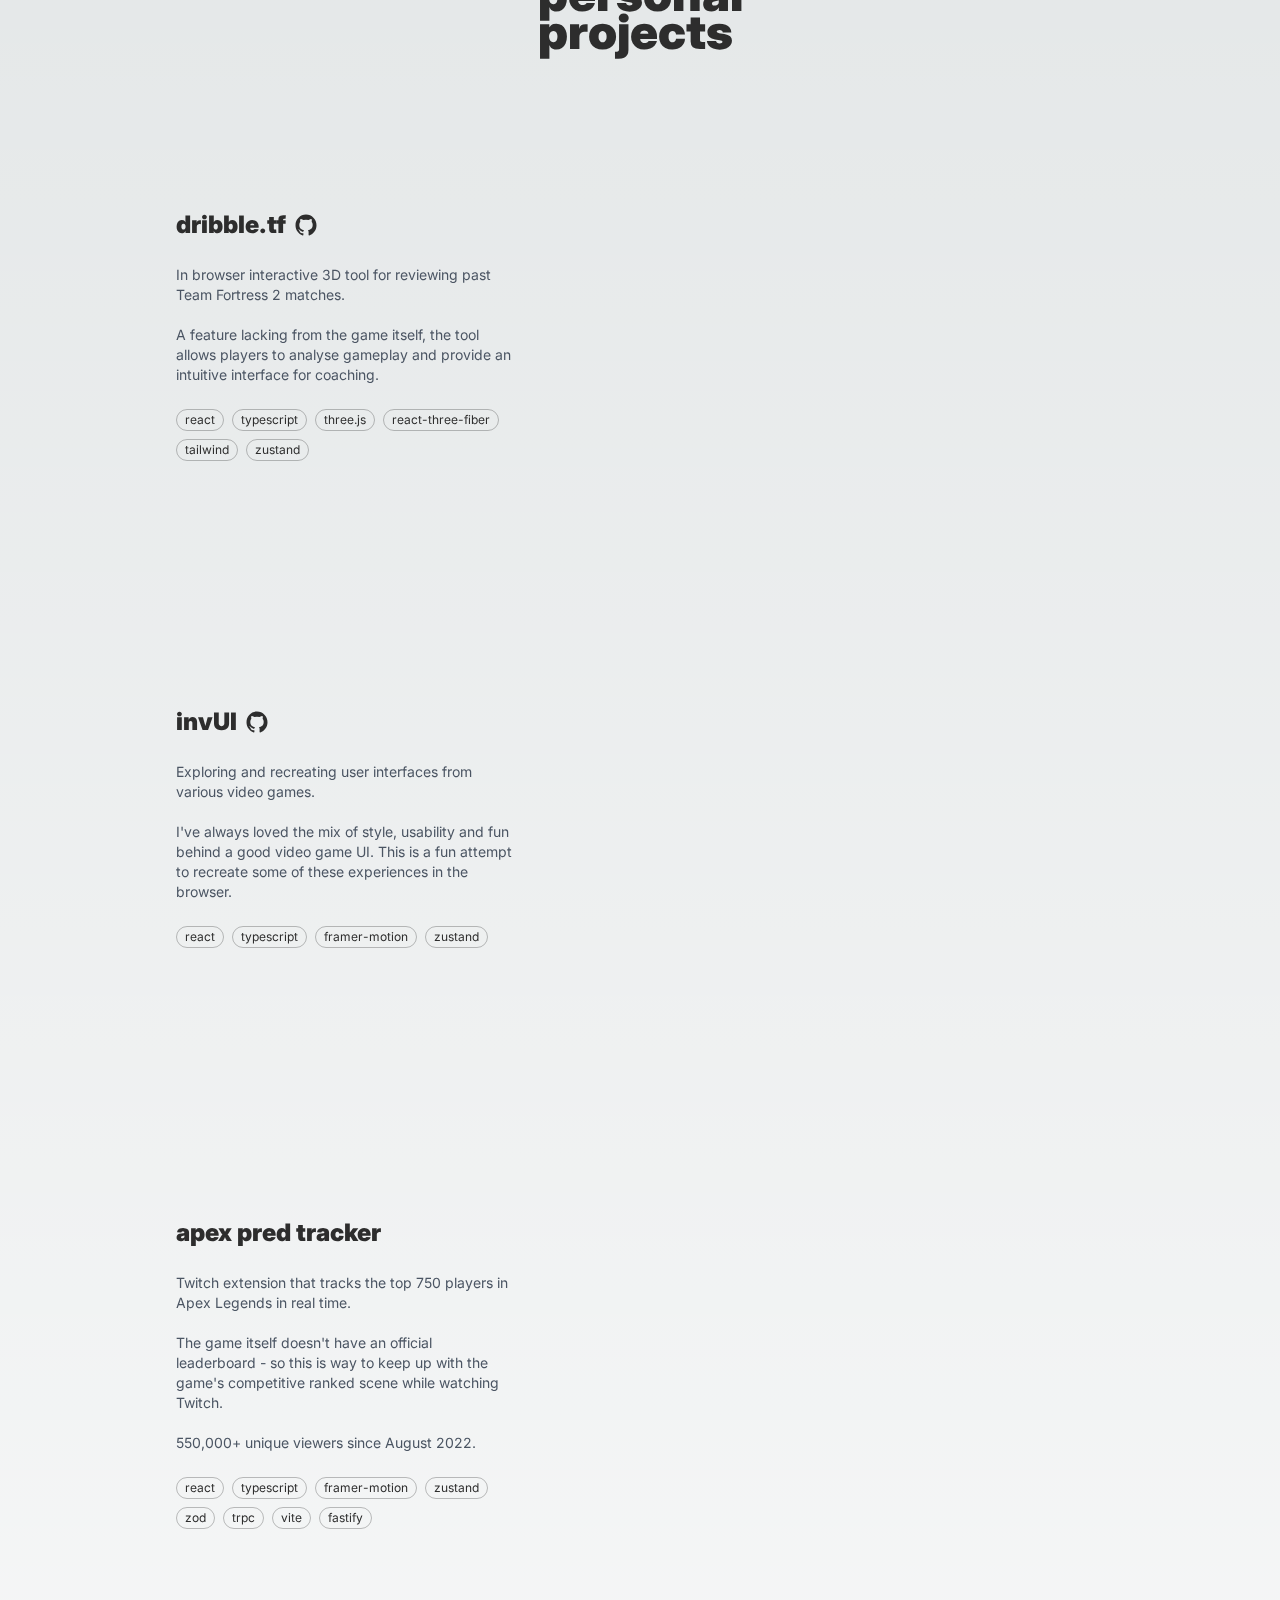
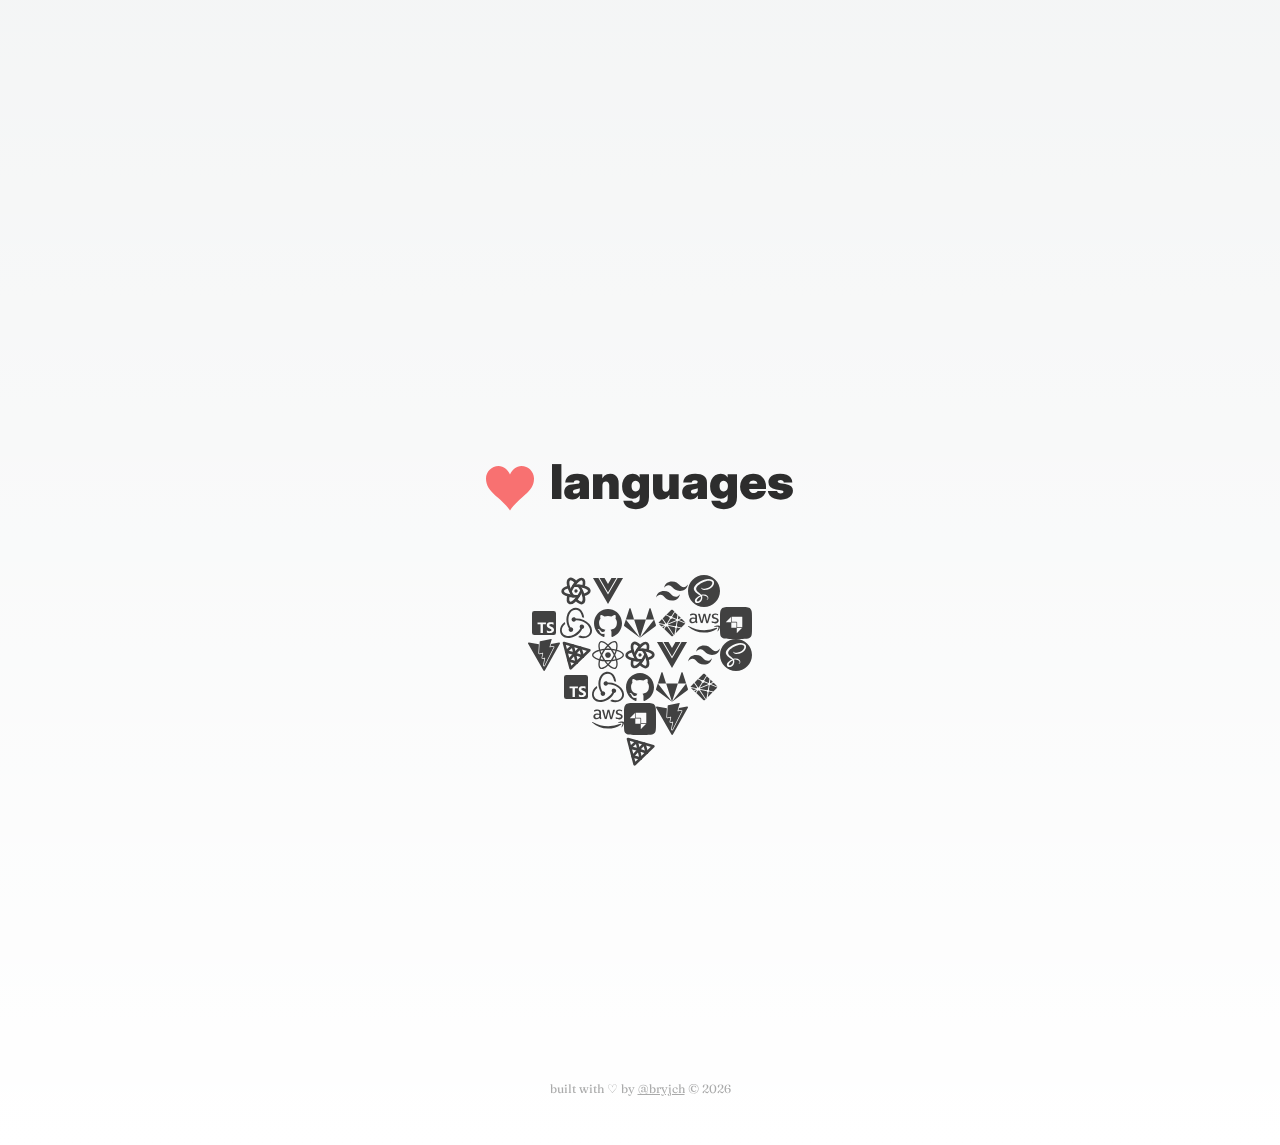
==== commit 25571083: "Deploying to main from @ bryjch/portfolio@71f366347ef113f11a66349ae47b625bd4f41dac 🚀" ====
--- a/index.html
+++ b/index.html
@@ -11,8 +11,8 @@
     <link rel="icon" href="/favicon.ico" />
     <link rel="preconnect" href="https://fonts.googleapis.com" />
     <link rel="preconnect" href="https://fonts.gstatic.com" crossorigin />
-    <script type="module" crossorigin src="/assets/index-AQCwvBWF.js"></script>
-    <link rel="stylesheet" crossorigin href="/assets/index-B4TyDyhd.css">
+    <script type="module" crossorigin src="/assets/index-BKEijxel.js"></script>
+    <link rel="stylesheet" crossorigin href="/assets/index-jkH10OHx.css">
   </head>
   <body>
     <div id="root"></div>
--- a/assets/index-jkH10OHx.css
+++ b/assets/index-jkH10OHx.css
@@ -0,0 +1 @@
+@import"https://fonts.googleapis.com/css2?family=Inter:wght@100..900&display=swap";@import"https://fonts.googleapis.com/css2?family=Fraunces:ital,opsz,wght@0,9..144,100..900;1,9..144,100..900&display=swap";.sparkle{--pixel-size: .2em;animation-name:sparkle;animation-duration:5s;animation-iteration-count:infinite;height:var(--pixel-size);width:var(--pixel-size);top:calc(var(--pixel-size) * -5.5);left:calc(var(--pixel-size) * -5.5)}@keyframes sparkle{0%,12.5%{box-shadow:calc(var(--pixel-size) * 5) calc(var(--pixel-size) * 5) 0 0}12.51%,25%{box-shadow:calc(var(--pixel-size) * 5) calc(var(--pixel-size) * 4) 0 0,calc(var(--pixel-size) * 4) calc(var(--pixel-size) * 5) 0 0,calc(var(--pixel-size) * 5) calc(var(--pixel-size) * 5) 0 0,calc(var(--pixel-size) * 6) calc(var(--pixel-size) * 5) 0 0,calc(var(--pixel-size) * 5) calc(var(--pixel-size) * 6) 0 0}25.01%,37.5%{box-shadow:calc(var(--pixel-size) * 5) calc(var(--pixel-size) * 3) 0 0,calc(var(--pixel-size) * 5) calc(var(--pixel-size) * 4) 0 0,calc(var(--pixel-size) * 3) calc(var(--pixel-size) * 5) 0 0,calc(var(--pixel-size) * 4) calc(var(--pixel-size) * 5) 0 0,calc(var(--pixel-size) * 5) calc(var(--pixel-size) * 5) 0 0,calc(var(--pixel-size) * 6) calc(var(--pixel-size) * 5) 0 0,calc(var(--pixel-size) * 7) calc(var(--pixel-size) * 5) 0 0,calc(var(--pixel-size) * 5) calc(var(--pixel-size) * 6) 0 0,calc(var(--pixel-size) * 5) calc(var(--pixel-size) * 7) 0 0}37.51%,50%{box-shadow:calc(var(--pixel-size) * 5) calc(var(--pixel-size) * 1) 0 0,calc(var(--pixel-size) * 5) calc(var(--pixel-size) * 3) 0 0,calc(var(--pixel-size) * 5) calc(var(--pixel-size) * 4) 0 0,calc(var(--pixel-size) * 1) calc(var(--pixel-size) * 5) 0 0,calc(var(--pixel-size) * 3) calc(var(--pixel-size) * 5) 0 0,calc(var(--pixel-size) * 4) calc(var(--pixel-size) * 5) 0 0,calc(var(--pixel-size) * 5) calc(var(--pixel-size) * 5) 0 0,calc(var(--pixel-size) * 6) calc(var(--pixel-size) * 5) 0 0,calc(var(--pixel-size) * 7) calc(var(--pixel-size) * 5) 0 0,calc(var(--pixel-size) * 9) calc(var(--pixel-size) * 5) 0 0,calc(var(--pixel-size) * 5) calc(var(--pixel-size) * 6) 0 0,calc(var(--pixel-size) * 5) calc(var(--pixel-size) * 7) 0 0,calc(var(--pixel-size) * 5) calc(var(--pixel-size) * 9) 0 0}50.01%,62.5%{box-shadow:calc(var(--pixel-size) * 5) calc(var(--pixel-size) * 3) 0 0,calc(var(--pixel-size) * 5) calc(var(--pixel-size) * 4) 0 0,calc(var(--pixel-size) * 3) calc(var(--pixel-size) * 5) 0 0,calc(var(--pixel-size) * 4) calc(var(--pixel-size) * 5) 0 0,calc(var(--pixel-size) * 5) calc(var(--pixel-size) * 5) 0 0,calc(var(--pixel-size) * 6) calc(var(--pixel-size) * 5) 0 0,calc(var(--pixel-size) * 7) calc(var(--pixel-size) * 5) 0 0,calc(var(--pixel-size) * 5) calc(var(--pixel-size) * 6) 0 0,calc(var(--pixel-size) * 5) calc(var(--pixel-size) * 7) 0 0}62.51%,75%{box-shadow:calc(var(--pixel-size) * 5) calc(var(--pixel-size) * 1) 0 0,calc(var(--pixel-size) * 5) calc(var(--pixel-size) * 3) 0 0,calc(var(--pixel-size) * 5) calc(var(--pixel-size) * 4) 0 0,calc(var(--pixel-size) * 1) calc(var(--pixel-size) * 5) 0 0,calc(var(--pixel-size) * 3) calc(var(--pixel-size) * 5) 0 0,calc(var(--pixel-size) * 4) calc(var(--pixel-size) * 5) 0 0,calc(var(--pixel-size) * 5) calc(var(--pixel-size) * 5) 0 0,calc(var(--pixel-size) * 6) calc(var(--pixel-size) * 5) 0 0,calc(var(--pixel-size) * 7) calc(var(--pixel-size) * 5) 0 0,calc(var(--pixel-size) * 9) calc(var(--pixel-size) * 5) 0 0,calc(var(--pixel-size) * 5) calc(var(--pixel-size) * 6) 0 0,calc(var(--pixel-size) * 5) calc(var(--pixel-size) * 7) 0 0,calc(var(--pixel-size) * 5) calc(var(--pixel-size) * 9) 0 0}75.01%,87.5%{box-shadow:calc(var(--pixel-size) * 5) calc(var(--pixel-size) * 3) 0 0,calc(var(--pixel-size) * 5) calc(var(--pixel-size) * 4) 0 0,calc(var(--pixel-size) * 3) calc(var(--pixel-size) * 5) 0 0,calc(var(--pixel-size) * 4) calc(var(--pixel-size) * 5) 0 0,calc(var(--pixel-size) * 5) calc(var(--pixel-size) * 5) 0 0,calc(var(--pixel-size) * 6) calc(var(--pixel-size) * 5) 0 0,calc(var(--pixel-size) * 7) calc(var(--pixel-size) * 5) 0 0,calc(var(--pixel-size) * 5) calc(var(--pixel-size) * 6) 0 0,calc(var(--pixel-size) * 5) calc(var(--pixel-size) * 7) 0 0}87.51%,to{box-shadow:calc(var(--pixel-size) * 5) calc(var(--pixel-size) * 4) 0 0,calc(var(--pixel-size) * 4) calc(var(--pixel-size) * 5) 0 0,calc(var(--pixel-size) * 5) calc(var(--pixel-size) * 5) 0 0,calc(var(--pixel-size) * 6) calc(var(--pixel-size) * 5) 0 0,calc(var(--pixel-size) * 5) calc(var(--pixel-size) * 6) 0 0}}*,:before,:after{box-sizing:border-box;border-width:0;border-style:solid;border-color:#e5e7eb}:before,:after{--tw-content: ""}html,:host{line-height:1.5;-webkit-text-size-adjust:100%;-moz-tab-size:4;-o-tab-size:4;tab-size:4;font-family:ui-sans-serif,system-ui,sans-serif,"Apple Color Emoji","Segoe UI Emoji",Segoe UI Symbol,"Noto Color Emoji";font-feature-settings:normal;font-variation-settings:normal;-webkit-tap-highlight-color:transparent}body{margin:0;line-height:inherit}hr{height:0;color:inherit;border-top-width:1px}abbr:where([title]){-webkit-text-decoration:underline dotted;text-decoration:underline dotted}h1,h2,h3,h4,h5,h6{font-size:inherit;font-weight:inherit}a{color:inherit;text-decoration:inherit}b,strong{font-weight:bolder}code,kbd,samp,pre{font-family:ui-monospace,SFMono-Regular,Menlo,Monaco,Consolas,Liberation Mono,Courier New,monospace;font-feature-settings:normal;font-variation-settings:normal;font-size:1em}small{font-size:80%}sub,sup{font-size:75%;line-height:0;position:relative;vertical-align:baseline}sub{bottom:-.25em}sup{top:-.5em}table{text-indent:0;border-color:inherit;border-collapse:collapse}button,input,optgroup,select,textarea{font-family:inherit;font-feature-settings:inherit;font-variation-settings:inherit;font-size:100%;font-weight:inherit;line-height:inherit;color:inherit;margin:0;padding:0}button,select{text-transform:none}button,[type=button],[type=reset],[type=submit]{-webkit-appearance:button;background-color:transparent;background-image:none}:-moz-focusring{outline:auto}:-moz-ui-invalid{box-shadow:none}progress{vertical-align:baseline}::-webkit-inner-spin-button,::-webkit-outer-spin-button{height:auto}[type=search]{-webkit-appearance:textfield;outline-offset:-2px}::-webkit-search-decoration{-webkit-appearance:none}::-webkit-file-upload-button{-webkit-appearance:button;font:inherit}summary{display:list-item}blockquote,dl,dd,h1,h2,h3,h4,h5,h6,hr,figure,p,pre{margin:0}fieldset{margin:0;padding:0}legend{padding:0}ol,ul,menu{list-style:none;margin:0;padding:0}dialog{padding:0}textarea{resize:vertical}input::-moz-placeholder,textarea::-moz-placeholder{opacity:1;color:#9ca3af}input::placeholder,textarea::placeholder{opacity:1;color:#9ca3af}button,[role=button]{cursor:pointer}:disabled{cursor:default}img,svg,video,canvas,audio,iframe,embed,object{display:block;vertical-align:middle}img,video{max-width:100%;height:auto}[hidden]{display:none}*,:before,:after{--tw-border-spacing-x: 0;--tw-border-spacing-y: 0;--tw-translate-x: 0;--tw-translate-y: 0;--tw-rotate: 0;--tw-skew-x: 0;--tw-skew-y: 0;--tw-scale-x: 1;--tw-scale-y: 1;--tw-pan-x: ;--tw-pan-y: ;--tw-pinch-zoom: ;--tw-scroll-snap-strictness: proximity;--tw-gradient-from-position: ;--tw-gradient-via-position: ;--tw-gradient-to-position: ;--tw-ordinal: ;--tw-slashed-zero: ;--tw-numeric-figure: ;--tw-numeric-spacing: ;--tw-numeric-fraction: ;--tw-ring-inset: ;--tw-ring-offset-width: 0px;--tw-ring-offset-color: #fff;--tw-ring-color: rgb(59 130 246 / .5);--tw-ring-offset-shadow: 0 0 #0000;--tw-ring-shadow: 0 0 #0000;--tw-shadow: 0 0 #0000;--tw-shadow-colored: 0 0 #0000;--tw-blur: ;--tw-brightness: ;--tw-contrast: ;--tw-grayscale: ;--tw-hue-rotate: ;--tw-invert: ;--tw-saturate: ;--tw-sepia: ;--tw-drop-shadow: ;--tw-backdrop-blur: ;--tw-backdrop-brightness: ;--tw-backdrop-contrast: ;--tw-backdrop-grayscale: ;--tw-backdrop-hue-rotate: ;--tw-backdrop-invert: ;--tw-backdrop-opacity: ;--tw-backdrop-saturate: ;--tw-backdrop-sepia: }::backdrop{--tw-border-spacing-x: 0;--tw-border-spacing-y: 0;--tw-translate-x: 0;--tw-translate-y: 0;--tw-rotate: 0;--tw-skew-x: 0;--tw-skew-y: 0;--tw-scale-x: 1;--tw-scale-y: 1;--tw-pan-x: ;--tw-pan-y: ;--tw-pinch-zoom: ;--tw-scroll-snap-strictness: proximity;--tw-gradient-from-position: ;--tw-gradient-via-position: ;--tw-gradient-to-position: ;--tw-ordinal: ;--tw-slashed-zero: ;--tw-numeric-figure: ;--tw-numeric-spacing: ;--tw-numeric-fraction: ;--tw-ring-inset: ;--tw-ring-offset-width: 0px;--tw-ring-offset-color: #fff;--tw-ring-color: rgb(59 130 246 / .5);--tw-ring-offset-shadow: 0 0 #0000;--tw-ring-shadow: 0 0 #0000;--tw-shadow: 0 0 #0000;--tw-shadow-colored: 0 0 #0000;--tw-blur: ;--tw-brightness: ;--tw-contrast: ;--tw-grayscale: ;--tw-hue-rotate: ;--tw-invert: ;--tw-saturate: ;--tw-sepia: ;--tw-drop-shadow: ;--tw-backdrop-blur: ;--tw-backdrop-brightness: ;--tw-backdrop-contrast: ;--tw-backdrop-grayscale: ;--tw-backdrop-hue-rotate: ;--tw-backdrop-invert: ;--tw-backdrop-opacity: ;--tw-backdrop-saturate: ;--tw-backdrop-sepia: }.pointer-events-none{pointer-events:none}.pointer-events-auto{pointer-events:auto}.visible{visibility:visible}.fixed{position:fixed}.absolute{position:absolute}.relative{position:relative}.inset-0{top:0;right:0;bottom:0;left:0}.bottom-0{bottom:0}.left-0{left:0}.left-1\/2{left:50%}.right-0{right:0}.top-1{top:.25rem}.top-1\/2{top:50%}.top-3{top:.75rem}.mx-2{margin-left:.5rem;margin-right:.5rem}.mx-auto{margin-left:auto;margin-right:auto}.my-28{margin-top:7rem;margin-bottom:7rem}.-mb-4{margin-bottom:-1rem}.-mr-5{margin-right:-1.25rem}.mb-6{margin-bottom:1.5rem}.ml-2{margin-left:.5rem}.ml-4{margin-left:1rem}.ml-auto{margin-left:auto}.mr-4{margin-right:1rem}.mt-16{margin-top:4rem}.inline-block{display:inline-block}.flex{display:flex}.inline-flex{display:inline-flex}.grid{display:grid}.hidden{display:none}.h-2{height:.5rem}.h-3{height:.75rem}.h-8{height:2rem}.h-\[1px\]{height:1px}.h-\[90vh\]{height:90vh}.h-full{height:100%}.h-screen{height:100vh}.min-h-screen{min-height:100vh}.w-2{width:.5rem}.w-3{width:.75rem}.w-8{width:2rem}.w-full{width:100%}.w-screen{width:100vw}.max-w-\[20em\]{max-width:20em}.max-w-lg{max-width:32rem}.max-w-none{max-width:none}.max-w-screen-lg{max-width:1024px}.max-w-sm{max-width:24rem}.flex-1{flex:1 1 0%}.flex-shrink-0{flex-shrink:0}.basis-5\/12{flex-basis:41.666667%}.basis-7\/12{flex-basis:58.333333%}.origin-bottom-left{transform-origin:bottom left}.-translate-x-2{--tw-translate-x: -.5rem;transform:translate(var(--tw-translate-x),var(--tw-translate-y)) rotate(var(--tw-rotate)) skew(var(--tw-skew-x)) skewY(var(--tw-skew-y)) scaleX(var(--tw-scale-x)) scaleY(var(--tw-scale-y))}.-translate-x-\[50\%\]{--tw-translate-x: -50%;transform:translate(var(--tw-translate-x),var(--tw-translate-y)) rotate(var(--tw-rotate)) skew(var(--tw-skew-x)) skewY(var(--tw-skew-y)) scaleX(var(--tw-scale-x)) scaleY(var(--tw-scale-y))}.-translate-y-\[50\%\]{--tw-translate-y: -50%;transform:translate(var(--tw-translate-x),var(--tw-translate-y)) rotate(var(--tw-rotate)) skew(var(--tw-skew-x)) skewY(var(--tw-skew-y)) scaleX(var(--tw-scale-x)) scaleY(var(--tw-scale-y))}.-rotate-90{--tw-rotate: -90deg;transform:translate(var(--tw-translate-x),var(--tw-translate-y)) rotate(var(--tw-rotate)) skew(var(--tw-skew-x)) skewY(var(--tw-skew-y)) scaleX(var(--tw-scale-x)) scaleY(var(--tw-scale-y))}.scale-90{--tw-scale-x: .9;--tw-scale-y: .9;transform:translate(var(--tw-translate-x),var(--tw-translate-y)) rotate(var(--tw-rotate)) skew(var(--tw-skew-x)) skewY(var(--tw-skew-y)) scaleX(var(--tw-scale-x)) scaleY(var(--tw-scale-y))}.transform{transform:translate(var(--tw-translate-x),var(--tw-translate-y)) rotate(var(--tw-rotate)) skew(var(--tw-skew-x)) skewY(var(--tw-skew-y)) scaleX(var(--tw-scale-x)) scaleY(var(--tw-scale-y))}@keyframes droplet{0%{opacity:0;transform:translateY(-.5rem)}33%{opacity:1;transform:translateY(0)}to{opacity:0;transform:translateY(.5rem)}}.animate-droplet{animation:droplet 2s ease-in-out infinite}@keyframes float{0%{transform:translateY(0)}33%{transform:translateY(.15rem)}66%{transform:translateY(-.15rem)}to{transform:translateY(0)}}.animate-float{animation:float 3s ease-in-out infinite}@keyframes rock{0%{transform:rotate(0)}33%{transform:rotate(10deg)}66%{transform:rotate(-10deg)}to{transform:rotate(0)}}.animate-rock{animation:rock 1s ease-in-out infinite}@keyframes spook{0%{transform:scale(1) translateY(0)}50%{transform:scale(1.05) translateY(-.5rem)}to{transform:scale(1) translateY(0)}}.animate-spook{animation:spook .3s ease-in-out 1}@keyframes wiggle{0%,to{transform:rotate(-3deg)}50%{transform:rotate(3deg)}}.animate-wiggle{animation:wiggle 1s ease-in-out infinite}.cursor-default{cursor:default}.select-none{-webkit-user-select:none;-moz-user-select:none;user-select:none}.grid-cols-2{grid-template-columns:repeat(2,minmax(0,1fr))}.grid-cols-7{grid-template-columns:repeat(7,minmax(0,1fr))}.flex-row{flex-direction:row}.flex-col{flex-direction:column}.flex-wrap{flex-wrap:wrap}.items-start{align-items:flex-start}.items-end{align-items:flex-end}.items-center{align-items:center}.justify-start{justify-content:flex-start}.justify-center{justify-content:center}.gap-2{gap:.5rem}.gap-4{gap:1rem}.gap-x-8{-moz-column-gap:2rem;column-gap:2rem}.gap-y-3{row-gap:.75rem}.self-start{align-self:flex-start}.overflow-hidden{overflow:hidden}.whitespace-pre-line{white-space:pre-line}.whitespace-pre-wrap{white-space:pre-wrap}.rounded{border-radius:.25rem}.rounded-\[2rem\]{border-radius:2rem}.rounded-full{border-radius:9999px}.border{border-width:1px}.border-b-2{border-bottom-width:2px}.border-dotted{border-style:dotted}.border-pp-text{--tw-border-opacity: 1;border-color:rgb(var(--pp-text-rgb) / var(--tw-border-opacity))}.border-pp-text\/30{border-color:rgb(var(--pp-text-rgb) / .3)}.bg-green-300{--tw-bg-opacity: 1;background-color:rgb(134 239 172 / var(--tw-bg-opacity))}.fill-blue-400{fill:#60a5fa}.p-4{padding:1rem}.p-8{padding:2rem}.px-2{padding-left:.5rem;padding-right:.5rem}.px-6{padding-left:1.5rem;padding-right:1.5rem}.px-8{padding-left:2rem;padding-right:2rem}.py-1{padding-top:.25rem;padding-bottom:.25rem}.py-24{padding-top:6rem;padding-bottom:6rem}.py-4{padding-top:1rem;padding-bottom:1rem}.pb-12{padding-bottom:3rem}.text-center{text-align:center}.text-right{text-align:right}.font-fraunces{font-family:var(--font-fraunces)}.font-inter{font-family:var(--font-inter)}.text-2xl{font-size:1.5rem;line-height:2rem}.text-3xl{font-size:1.875rem;line-height:2.25rem}.text-5xl{font-size:3rem;line-height:1}.text-\[0\.8em\]{font-size:.8em}.text-\[10vw\]{font-size:10vw}.text-lg{font-size:1.125rem;line-height:1.75rem}.text-sm{font-size:.875rem;line-height:1.25rem}.text-xs{font-size:.75rem;line-height:1rem}.font-black{font-weight:900}.font-bold{font-weight:700}.font-light{font-weight:300}.font-medium{font-weight:500}.leading-\[0\.8em\]{line-height:.8em}.leading-none{line-height:1}.text-pp-text-muted{--tw-text-opacity: 1;color:rgb(var(--pp-text-muted-rgb) / var(--tw-text-opacity))}.text-red-400{--tw-text-opacity: 1;color:rgb(248 113 113 / var(--tw-text-opacity))}.underline{text-decoration-line:underline}.opacity-10{opacity:.1}.opacity-40{opacity:.4}.opacity-50{opacity:.5}.opacity-60{opacity:.6}.opacity-90{opacity:.9}.opacity-\[0\.03\]{opacity:.03}.shadow-lg{--tw-shadow: 0 10px 15px -3px rgb(0 0 0 / .1), 0 4px 6px -4px rgb(0 0 0 / .1);--tw-shadow-colored: 0 10px 15px -3px var(--tw-shadow-color), 0 4px 6px -4px var(--tw-shadow-color);box-shadow:var(--tw-ring-offset-shadow, 0 0 #0000),var(--tw-ring-shadow, 0 0 #0000),var(--tw-shadow)}.transition{transition-property:color,background-color,border-color,text-decoration-color,fill,stroke,opacity,box-shadow,transform,filter,-webkit-backdrop-filter;transition-property:color,background-color,border-color,text-decoration-color,fill,stroke,opacity,box-shadow,transform,filter,backdrop-filter;transition-property:color,background-color,border-color,text-decoration-color,fill,stroke,opacity,box-shadow,transform,filter,backdrop-filter,-webkit-backdrop-filter;transition-timing-function:cubic-bezier(.4,0,.2,1);transition-duration:.15s}.transition-all{transition-property:all;transition-timing-function:cubic-bezier(.4,0,.2,1);transition-duration:.15s}.transition-transform{transition-property:transform;transition-timing-function:cubic-bezier(.4,0,.2,1);transition-duration:.15s}.duration-150{transition-duration:.15s}.duration-300{transition-duration:.3s}.min-h-screen{height:100vh;height:100svh}:root{--background-start-rgb: 214, 219, 220;--background-end-rgb: 255, 255, 255;--pp-accent-rgb: 238 109 121;--pp-text-rgb: 45 45 45;--pp-text-muted-rgb: 75 85 99}@media (prefers-color-scheme: dark){:root{--background-start-rgb: 24, 24, 24;--background-end-rgb: 24, 24, 24;--pp-accent-rgb: 238 109 121;--pp-text-rgb: 255 255 255;--pp-text-muted-rgb: 220 220 220}}body{color:rgb(var(--pp-text-rgb));background:linear-gradient(to bottom,transparent,rgb(var(--background-end-rgb))) rgb(var(--background-start-rgb))}.canvas-container{height:100vh;height:100svh;width:100%}.underline-anchor:hover{color:rgb(var(--pp-accent-rgb))}.underline-anchor:before{content:"";position:absolute;width:100%;height:.2em;border-radius:1em;background-color:rgb(var(--pp-accent-rgb));bottom:0;left:0;transform-origin:right;transform:scaleX(0);transition:transform .3s ease-in-out}.underline-anchor:hover:before{transform-origin:left;transform:scaleX(1)}.font-inter{font-family:Inter,sans-serif}.font-fraunces{font-family:Fraunces,serif}.hover\:scale-\[102\%\]:hover{--tw-scale-x: 102%;--tw-scale-y: 102%;transform:translate(var(--tw-translate-x),var(--tw-translate-y)) rotate(var(--tw-rotate)) skew(var(--tw-skew-x)) skewY(var(--tw-skew-y)) scaleX(var(--tw-scale-x)) scaleY(var(--tw-scale-y))}.hover\:border-pp-accent:hover{--tw-border-opacity: 1;border-color:rgb(var(--pp-accent-rgb) / var(--tw-border-opacity))}.hover\:text-pp-accent:hover{--tw-text-opacity: 1;color:rgb(var(--pp-accent-rgb) / var(--tw-text-opacity))}@media (min-width: 640px){.sm\:h-\[75vh\]{height:75vh}.sm\:flex-row{flex-direction:row}.sm\:self-start{align-self:flex-start}.sm\:self-end{align-self:flex-end}.sm\:py-4{padding-top:1rem;padding-bottom:1rem}}@media (min-width: 768px){.md\:my-40{margin-top:10rem;margin-bottom:10rem}.md\:-mb-8{margin-bottom:-2rem}.md\:block{display:block}.md\:max-w-screen-sm{max-width:640px}.md\:flex-row{flex-direction:row}.md\:flex-col{flex-direction:column}.md\:justify-start{justify-content:flex-start}.md\:justify-end{justify-content:flex-end}.md\:gap-1{gap:.25rem}.md\:rounded-\[4rem\]{border-radius:4rem}.md\:pr-12{padding-right:3rem}.md\:text-left{text-align:left}}@media (min-width: 1024px){.lg\:px-12{padding-left:3rem;padding-right:3rem}}@media (prefers-color-scheme: dark){.dark\:text-yellow-400{--tw-text-opacity: 1;color:rgb(250 204 21 / var(--tw-text-opacity))}.dark\:opacity-60{opacity:.6}.dark\:opacity-80{opacity:.8}}
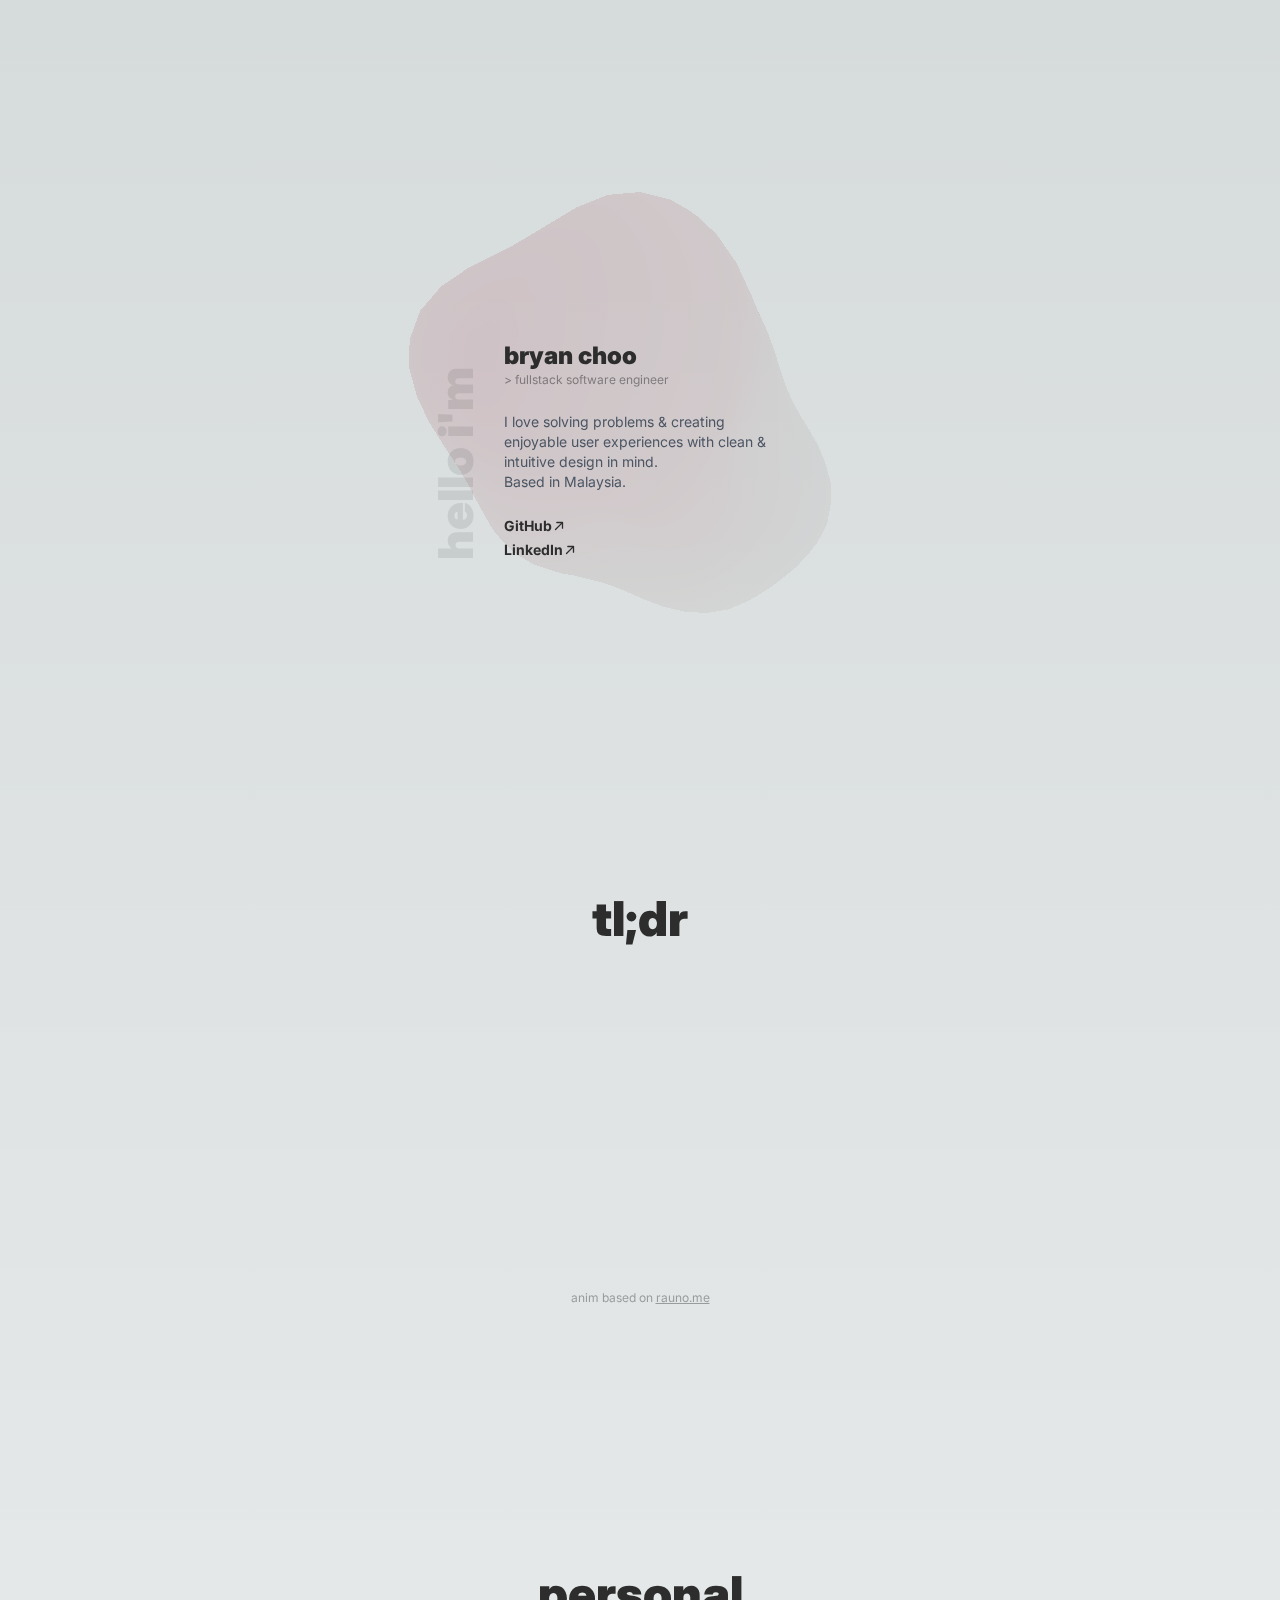
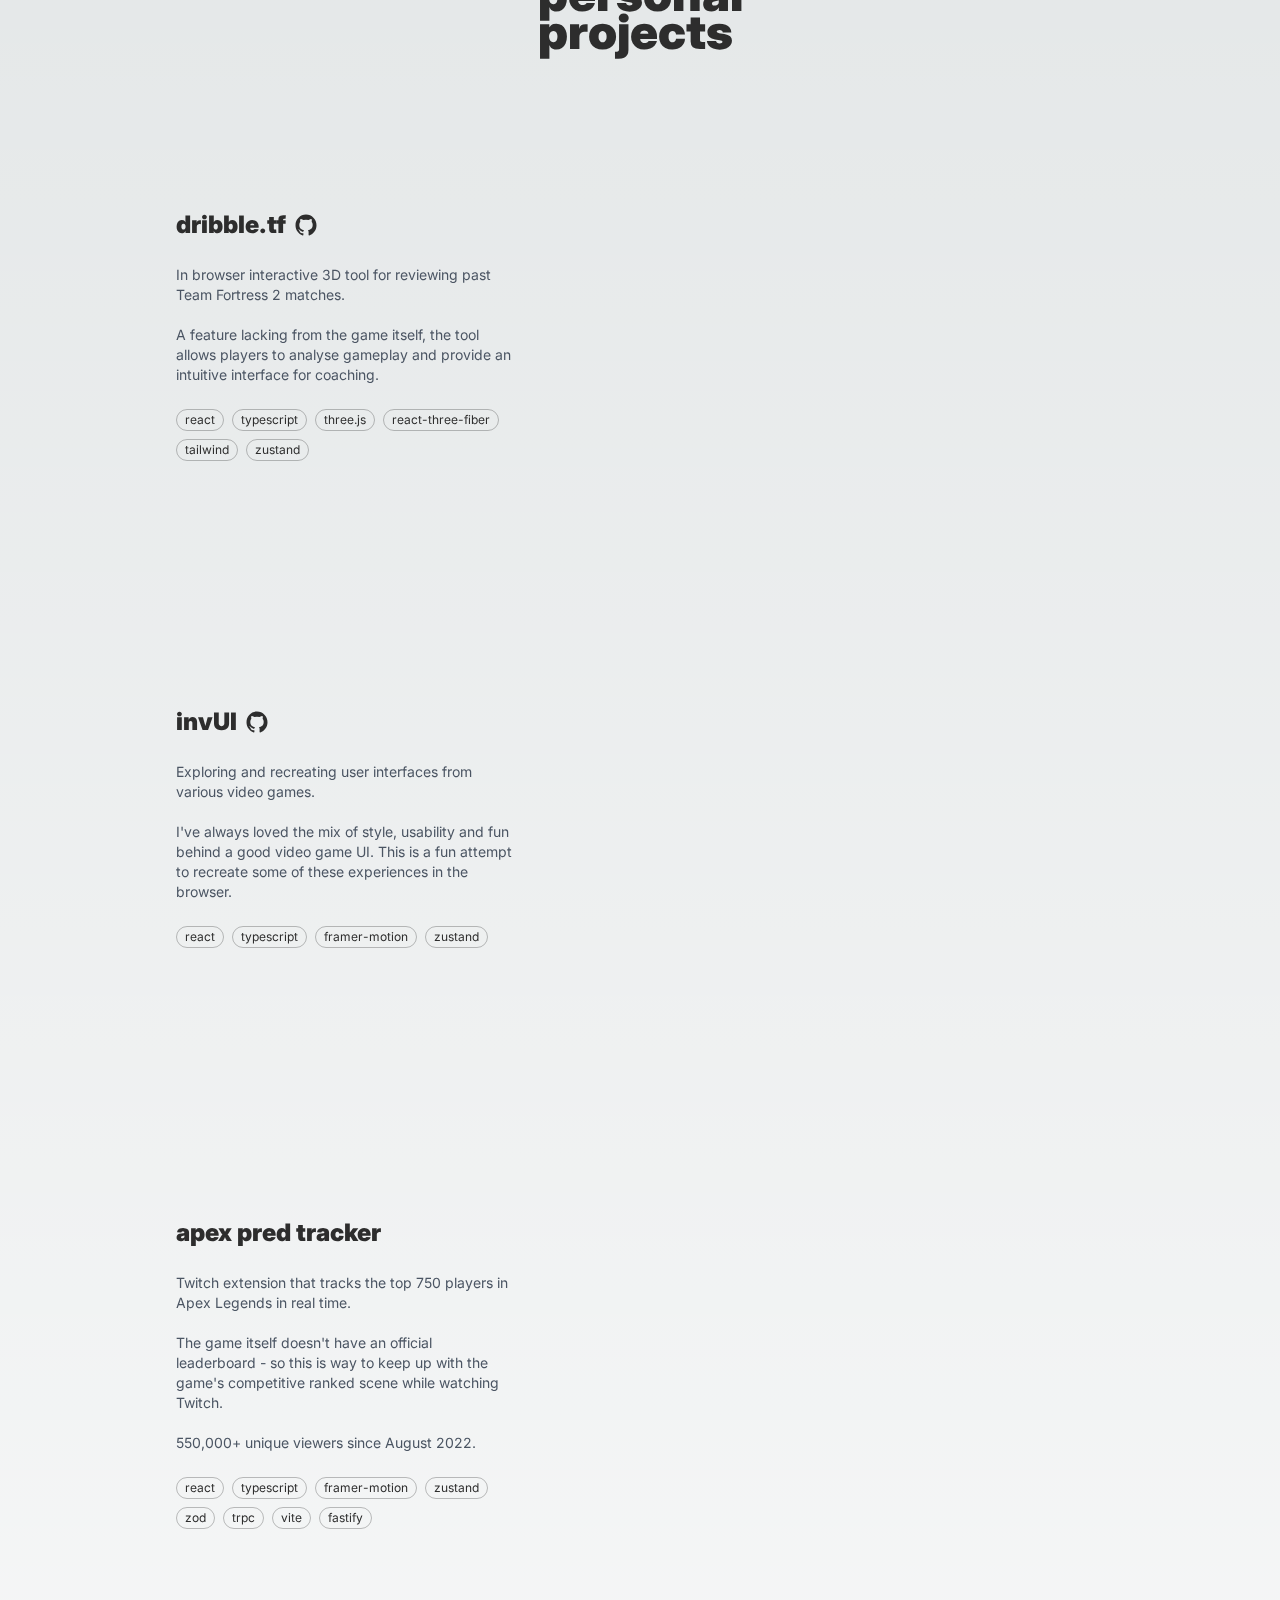
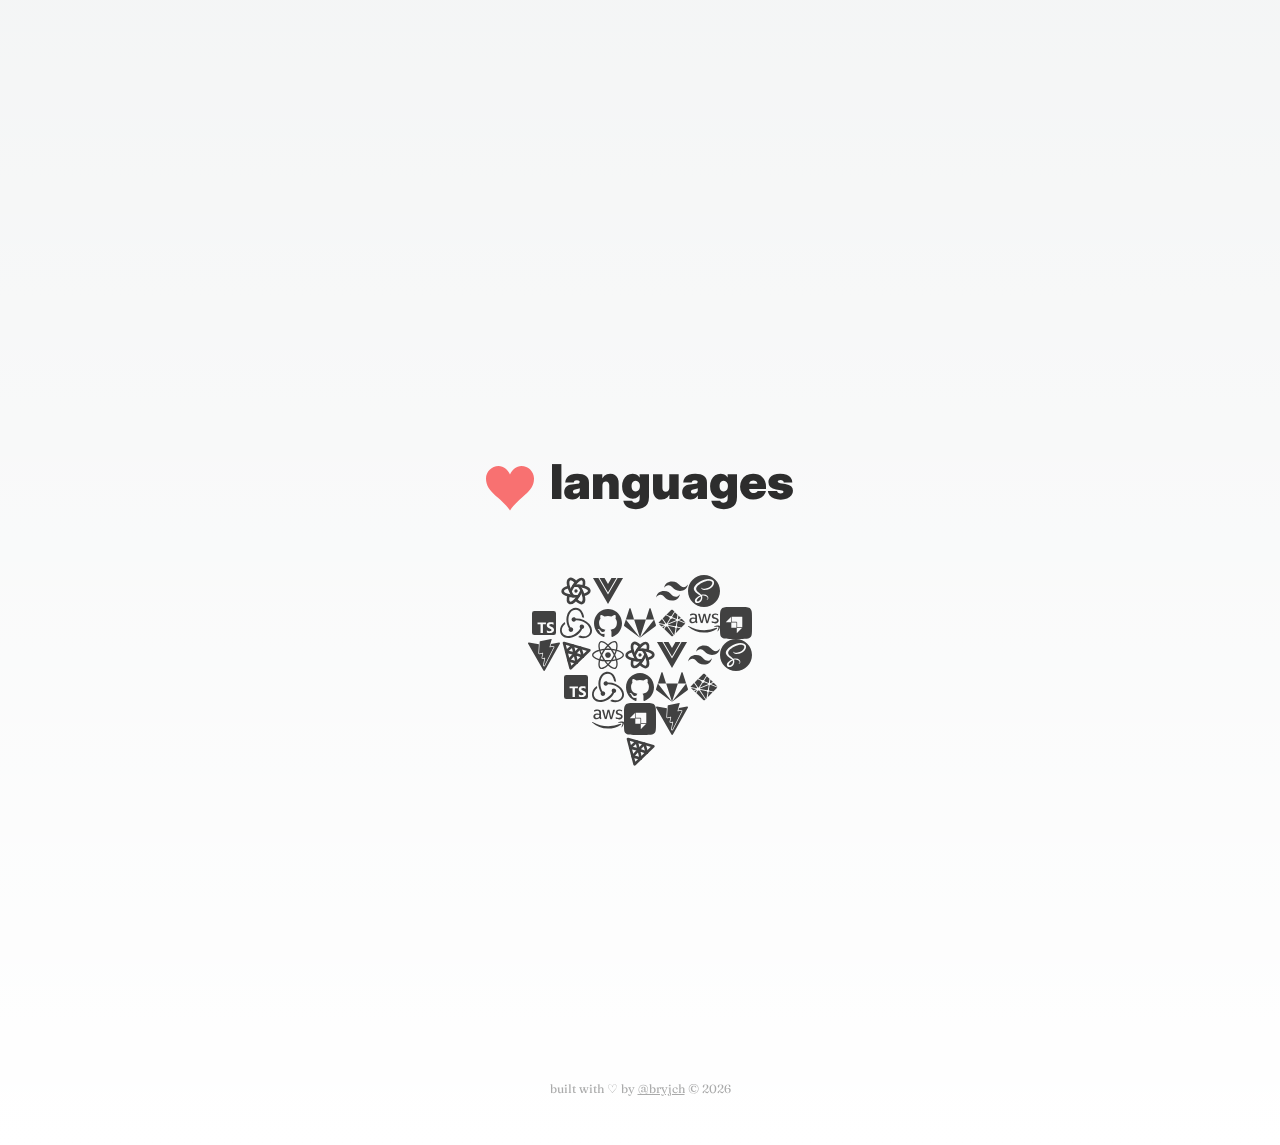
==== commit f72484f3: "Deploying to main from @ bryjch/portfolio@81a7727fd03bc264655623e33b5cae534abf7352 🚀" ====
--- a/index.html
+++ b/index.html
@@ -11,8 +11,8 @@
     <link rel="icon" href="/favicon.ico" />
     <link rel="preconnect" href="https://fonts.googleapis.com" />
     <link rel="preconnect" href="https://fonts.gstatic.com" crossorigin />
-    <script type="module" crossorigin src="/assets/index-BKEijxel.js"></script>
-    <link rel="stylesheet" crossorigin href="/assets/index-jkH10OHx.css">
+    <script type="module" crossorigin src="/assets/index-DRvyk3-Q.js"></script>
+    <link rel="stylesheet" crossorigin href="/assets/index-DO8TrEdL.css">
   </head>
   <body>
     <div id="root"></div>
--- a/assets/index-DO8TrEdL.css
+++ b/assets/index-DO8TrEdL.css
@@ -0,0 +1 @@
+@import"https://fonts.googleapis.com/css2?family=Inter:wght@100..900&display=swap";@import"https://fonts.googleapis.com/css2?family=Fraunces:ital,opsz,wght@0,9..144,100..900;1,9..144,100..900&display=swap";.sparkle{--pixel-size: .2em;animation-name:sparkle;animation-duration:5s;animation-iteration-count:infinite;height:var(--pixel-size);width:var(--pixel-size);top:calc(var(--pixel-size) * -5.5);left:calc(var(--pixel-size) * -5.5)}@keyframes sparkle{0%,12.5%{box-shadow:calc(var(--pixel-size) * 5) calc(var(--pixel-size) * 5) 0 0}12.51%,25%{box-shadow:calc(var(--pixel-size) * 5) calc(var(--pixel-size) * 4) 0 0,calc(var(--pixel-size) * 4) calc(var(--pixel-size) * 5) 0 0,calc(var(--pixel-size) * 5) calc(var(--pixel-size) * 5) 0 0,calc(var(--pixel-size) * 6) calc(var(--pixel-size) * 5) 0 0,calc(var(--pixel-size) * 5) calc(var(--pixel-size) * 6) 0 0}25.01%,37.5%{box-shadow:calc(var(--pixel-size) * 5) calc(var(--pixel-size) * 3) 0 0,calc(var(--pixel-size) * 5) calc(var(--pixel-size) * 4) 0 0,calc(var(--pixel-size) * 3) calc(var(--pixel-size) * 5) 0 0,calc(var(--pixel-size) * 4) calc(var(--pixel-size) * 5) 0 0,calc(var(--pixel-size) * 5) calc(var(--pixel-size) * 5) 0 0,calc(var(--pixel-size) * 6) calc(var(--pixel-size) * 5) 0 0,calc(var(--pixel-size) * 7) calc(var(--pixel-size) * 5) 0 0,calc(var(--pixel-size) * 5) calc(var(--pixel-size) * 6) 0 0,calc(var(--pixel-size) * 5) calc(var(--pixel-size) * 7) 0 0}37.51%,50%{box-shadow:calc(var(--pixel-size) * 5) calc(var(--pixel-size) * 1) 0 0,calc(var(--pixel-size) * 5) calc(var(--pixel-size) * 3) 0 0,calc(var(--pixel-size) * 5) calc(var(--pixel-size) * 4) 0 0,calc(var(--pixel-size) * 1) calc(var(--pixel-size) * 5) 0 0,calc(var(--pixel-size) * 3) calc(var(--pixel-size) * 5) 0 0,calc(var(--pixel-size) * 4) calc(var(--pixel-size) * 5) 0 0,calc(var(--pixel-size) * 5) calc(var(--pixel-size) * 5) 0 0,calc(var(--pixel-size) * 6) calc(var(--pixel-size) * 5) 0 0,calc(var(--pixel-size) * 7) calc(var(--pixel-size) * 5) 0 0,calc(var(--pixel-size) * 9) calc(var(--pixel-size) * 5) 0 0,calc(var(--pixel-size) * 5) calc(var(--pixel-size) * 6) 0 0,calc(var(--pixel-size) * 5) calc(var(--pixel-size) * 7) 0 0,calc(var(--pixel-size) * 5) calc(var(--pixel-size) * 9) 0 0}50.01%,62.5%{box-shadow:calc(var(--pixel-size) * 5) calc(var(--pixel-size) * 3) 0 0,calc(var(--pixel-size) * 5) calc(var(--pixel-size) * 4) 0 0,calc(var(--pixel-size) * 3) calc(var(--pixel-size) * 5) 0 0,calc(var(--pixel-size) * 4) calc(var(--pixel-size) * 5) 0 0,calc(var(--pixel-size) * 5) calc(var(--pixel-size) * 5) 0 0,calc(var(--pixel-size) * 6) calc(var(--pixel-size) * 5) 0 0,calc(var(--pixel-size) * 7) calc(var(--pixel-size) * 5) 0 0,calc(var(--pixel-size) * 5) calc(var(--pixel-size) * 6) 0 0,calc(var(--pixel-size) * 5) calc(var(--pixel-size) * 7) 0 0}62.51%,75%{box-shadow:calc(var(--pixel-size) * 5) calc(var(--pixel-size) * 1) 0 0,calc(var(--pixel-size) * 5) calc(var(--pixel-size) * 3) 0 0,calc(var(--pixel-size) * 5) calc(var(--pixel-size) * 4) 0 0,calc(var(--pixel-size) * 1) calc(var(--pixel-size) * 5) 0 0,calc(var(--pixel-size) * 3) calc(var(--pixel-size) * 5) 0 0,calc(var(--pixel-size) * 4) calc(var(--pixel-size) * 5) 0 0,calc(var(--pixel-size) * 5) calc(var(--pixel-size) * 5) 0 0,calc(var(--pixel-size) * 6) calc(var(--pixel-size) * 5) 0 0,calc(var(--pixel-size) * 7) calc(var(--pixel-size) * 5) 0 0,calc(var(--pixel-size) * 9) calc(var(--pixel-size) * 5) 0 0,calc(var(--pixel-size) * 5) calc(var(--pixel-size) * 6) 0 0,calc(var(--pixel-size) * 5) calc(var(--pixel-size) * 7) 0 0,calc(var(--pixel-size) * 5) calc(var(--pixel-size) * 9) 0 0}75.01%,87.5%{box-shadow:calc(var(--pixel-size) * 5) calc(var(--pixel-size) * 3) 0 0,calc(var(--pixel-size) * 5) calc(var(--pixel-size) * 4) 0 0,calc(var(--pixel-size) * 3) calc(var(--pixel-size) * 5) 0 0,calc(var(--pixel-size) * 4) calc(var(--pixel-size) * 5) 0 0,calc(var(--pixel-size) * 5) calc(var(--pixel-size) * 5) 0 0,calc(var(--pixel-size) * 6) calc(var(--pixel-size) * 5) 0 0,calc(var(--pixel-size) * 7) calc(var(--pixel-size) * 5) 0 0,calc(var(--pixel-size) * 5) calc(var(--pixel-size) * 6) 0 0,calc(var(--pixel-size) * 5) calc(var(--pixel-size) * 7) 0 0}87.51%,to{box-shadow:calc(var(--pixel-size) * 5) calc(var(--pixel-size) * 4) 0 0,calc(var(--pixel-size) * 4) calc(var(--pixel-size) * 5) 0 0,calc(var(--pixel-size) * 5) calc(var(--pixel-size) * 5) 0 0,calc(var(--pixel-size) * 6) calc(var(--pixel-size) * 5) 0 0,calc(var(--pixel-size) * 5) calc(var(--pixel-size) * 6) 0 0}}*,:before,:after{box-sizing:border-box;border-width:0;border-style:solid;border-color:#e5e7eb}:before,:after{--tw-content: ""}html,:host{line-height:1.5;-webkit-text-size-adjust:100%;-moz-tab-size:4;-o-tab-size:4;tab-size:4;font-family:ui-sans-serif,system-ui,sans-serif,"Apple Color Emoji","Segoe UI Emoji",Segoe UI Symbol,"Noto Color Emoji";font-feature-settings:normal;font-variation-settings:normal;-webkit-tap-highlight-color:transparent}body{margin:0;line-height:inherit}hr{height:0;color:inherit;border-top-width:1px}abbr:where([title]){-webkit-text-decoration:underline dotted;text-decoration:underline dotted}h1,h2,h3,h4,h5,h6{font-size:inherit;font-weight:inherit}a{color:inherit;text-decoration:inherit}b,strong{font-weight:bolder}code,kbd,samp,pre{font-family:ui-monospace,SFMono-Regular,Menlo,Monaco,Consolas,Liberation Mono,Courier New,monospace;font-feature-settings:normal;font-variation-settings:normal;font-size:1em}small{font-size:80%}sub,sup{font-size:75%;line-height:0;position:relative;vertical-align:baseline}sub{bottom:-.25em}sup{top:-.5em}table{text-indent:0;border-color:inherit;border-collapse:collapse}button,input,optgroup,select,textarea{font-family:inherit;font-feature-settings:inherit;font-variation-settings:inherit;font-size:100%;font-weight:inherit;line-height:inherit;color:inherit;margin:0;padding:0}button,select{text-transform:none}button,[type=button],[type=reset],[type=submit]{-webkit-appearance:button;background-color:transparent;background-image:none}:-moz-focusring{outline:auto}:-moz-ui-invalid{box-shadow:none}progress{vertical-align:baseline}::-webkit-inner-spin-button,::-webkit-outer-spin-button{height:auto}[type=search]{-webkit-appearance:textfield;outline-offset:-2px}::-webkit-search-decoration{-webkit-appearance:none}::-webkit-file-upload-button{-webkit-appearance:button;font:inherit}summary{display:list-item}blockquote,dl,dd,h1,h2,h3,h4,h5,h6,hr,figure,p,pre{margin:0}fieldset{margin:0;padding:0}legend{padding:0}ol,ul,menu{list-style:none;margin:0;padding:0}dialog{padding:0}textarea{resize:vertical}input::-moz-placeholder,textarea::-moz-placeholder{opacity:1;color:#9ca3af}input::placeholder,textarea::placeholder{opacity:1;color:#9ca3af}button,[role=button]{cursor:pointer}:disabled{cursor:default}img,svg,video,canvas,audio,iframe,embed,object{display:block;vertical-align:middle}img,video{max-width:100%;height:auto}[hidden]{display:none}*,:before,:after{--tw-border-spacing-x: 0;--tw-border-spacing-y: 0;--tw-translate-x: 0;--tw-translate-y: 0;--tw-rotate: 0;--tw-skew-x: 0;--tw-skew-y: 0;--tw-scale-x: 1;--tw-scale-y: 1;--tw-pan-x: ;--tw-pan-y: ;--tw-pinch-zoom: ;--tw-scroll-snap-strictness: proximity;--tw-gradient-from-position: ;--tw-gradient-via-position: ;--tw-gradient-to-position: ;--tw-ordinal: ;--tw-slashed-zero: ;--tw-numeric-figure: ;--tw-numeric-spacing: ;--tw-numeric-fraction: ;--tw-ring-inset: ;--tw-ring-offset-width: 0px;--tw-ring-offset-color: #fff;--tw-ring-color: rgb(59 130 246 / .5);--tw-ring-offset-shadow: 0 0 #0000;--tw-ring-shadow: 0 0 #0000;--tw-shadow: 0 0 #0000;--tw-shadow-colored: 0 0 #0000;--tw-blur: ;--tw-brightness: ;--tw-contrast: ;--tw-grayscale: ;--tw-hue-rotate: ;--tw-invert: ;--tw-saturate: ;--tw-sepia: ;--tw-drop-shadow: ;--tw-backdrop-blur: ;--tw-backdrop-brightness: ;--tw-backdrop-contrast: ;--tw-backdrop-grayscale: ;--tw-backdrop-hue-rotate: ;--tw-backdrop-invert: ;--tw-backdrop-opacity: ;--tw-backdrop-saturate: ;--tw-backdrop-sepia: }::backdrop{--tw-border-spacing-x: 0;--tw-border-spacing-y: 0;--tw-translate-x: 0;--tw-translate-y: 0;--tw-rotate: 0;--tw-skew-x: 0;--tw-skew-y: 0;--tw-scale-x: 1;--tw-scale-y: 1;--tw-pan-x: ;--tw-pan-y: ;--tw-pinch-zoom: ;--tw-scroll-snap-strictness: proximity;--tw-gradient-from-position: ;--tw-gradient-via-position: ;--tw-gradient-to-position: ;--tw-ordinal: ;--tw-slashed-zero: ;--tw-numeric-figure: ;--tw-numeric-spacing: ;--tw-numeric-fraction: ;--tw-ring-inset: ;--tw-ring-offset-width: 0px;--tw-ring-offset-color: #fff;--tw-ring-color: rgb(59 130 246 / .5);--tw-ring-offset-shadow: 0 0 #0000;--tw-ring-shadow: 0 0 #0000;--tw-shadow: 0 0 #0000;--tw-shadow-colored: 0 0 #0000;--tw-blur: ;--tw-brightness: ;--tw-contrast: ;--tw-grayscale: ;--tw-hue-rotate: ;--tw-invert: ;--tw-saturate: ;--tw-sepia: ;--tw-drop-shadow: ;--tw-backdrop-blur: ;--tw-backdrop-brightness: ;--tw-backdrop-contrast: ;--tw-backdrop-grayscale: ;--tw-backdrop-hue-rotate: ;--tw-backdrop-invert: ;--tw-backdrop-opacity: ;--tw-backdrop-saturate: ;--tw-backdrop-sepia: }.pointer-events-none{pointer-events:none}.pointer-events-auto{pointer-events:auto}.visible{visibility:visible}.fixed{position:fixed}.absolute{position:absolute}.relative{position:relative}.inset-0{top:0;right:0;bottom:0;left:0}.bottom-0{bottom:0}.left-0{left:0}.left-1\/2{left:50%}.right-0{right:0}.top-1{top:.25rem}.top-1\/2{top:50%}.top-3{top:.75rem}.mx-2{margin-left:.5rem;margin-right:.5rem}.mx-auto{margin-left:auto;margin-right:auto}.my-28{margin-top:7rem;margin-bottom:7rem}.-mb-4{margin-bottom:-1rem}.-mr-5{margin-right:-1.25rem}.mb-6{margin-bottom:1.5rem}.ml-2{margin-left:.5rem}.ml-4{margin-left:1rem}.ml-auto{margin-left:auto}.mr-4{margin-right:1rem}.mt-16{margin-top:4rem}.inline-block{display:inline-block}.flex{display:flex}.inline-flex{display:inline-flex}.grid{display:grid}.hidden{display:none}.h-2{height:.5rem}.h-3{height:.75rem}.h-8{height:2rem}.h-\[1px\]{height:1px}.h-\[90vh\]{height:90vh}.h-full{height:100%}.h-screen{height:100vh}.min-h-screen{min-height:100vh}.w-2{width:.5rem}.w-3{width:.75rem}.w-8{width:2rem}.w-full{width:100%}.w-screen{width:100vw}.max-w-\[20em\]{max-width:20em}.max-w-lg{max-width:32rem}.max-w-none{max-width:none}.max-w-screen-lg{max-width:1024px}.max-w-sm{max-width:24rem}.flex-1{flex:1 1 0%}.flex-shrink-0{flex-shrink:0}.basis-5\/12{flex-basis:41.666667%}.basis-7\/12{flex-basis:58.333333%}.origin-bottom-left{transform-origin:bottom left}.-translate-x-2{--tw-translate-x: -.5rem;transform:translate(var(--tw-translate-x),var(--tw-translate-y)) rotate(var(--tw-rotate)) skew(var(--tw-skew-x)) skewY(var(--tw-skew-y)) scaleX(var(--tw-scale-x)) scaleY(var(--tw-scale-y))}.-translate-x-\[50\%\]{--tw-translate-x: -50%;transform:translate(var(--tw-translate-x),var(--tw-translate-y)) rotate(var(--tw-rotate)) skew(var(--tw-skew-x)) skewY(var(--tw-skew-y)) scaleX(var(--tw-scale-x)) scaleY(var(--tw-scale-y))}.-translate-y-\[50\%\]{--tw-translate-y: -50%;transform:translate(var(--tw-translate-x),var(--tw-translate-y)) rotate(var(--tw-rotate)) skew(var(--tw-skew-x)) skewY(var(--tw-skew-y)) scaleX(var(--tw-scale-x)) scaleY(var(--tw-scale-y))}.-rotate-90{--tw-rotate: -90deg;transform:translate(var(--tw-translate-x),var(--tw-translate-y)) rotate(var(--tw-rotate)) skew(var(--tw-skew-x)) skewY(var(--tw-skew-y)) scaleX(var(--tw-scale-x)) scaleY(var(--tw-scale-y))}.scale-90{--tw-scale-x: .9;--tw-scale-y: .9;transform:translate(var(--tw-translate-x),var(--tw-translate-y)) rotate(var(--tw-rotate)) skew(var(--tw-skew-x)) skewY(var(--tw-skew-y)) scaleX(var(--tw-scale-x)) scaleY(var(--tw-scale-y))}.transform{transform:translate(var(--tw-translate-x),var(--tw-translate-y)) rotate(var(--tw-rotate)) skew(var(--tw-skew-x)) skewY(var(--tw-skew-y)) scaleX(var(--tw-scale-x)) scaleY(var(--tw-scale-y))}@keyframes droplet{0%{opacity:0;transform:translateY(-.5rem)}33%{opacity:1;transform:translateY(0)}to{opacity:0;transform:translateY(.5rem)}}.animate-droplet{animation:droplet 2s ease-in-out infinite}@keyframes float{0%{transform:translateY(0)}33%{transform:translateY(.15rem)}66%{transform:translateY(-.15rem)}to{transform:translateY(0)}}.animate-float{animation:float 3s ease-in-out infinite}@keyframes rock{0%{transform:rotate(0)}33%{transform:rotate(10deg)}66%{transform:rotate(-10deg)}to{transform:rotate(0)}}.animate-rock{animation:rock 1s ease-in-out infinite}@keyframes spook{0%{transform:scale(1) translateY(0)}50%{transform:scale(1.05) translateY(-.5rem)}to{transform:scale(1) translateY(0)}}.animate-spook{animation:spook .3s ease-in-out 1}@keyframes wiggle{0%,to{transform:rotate(-3deg)}50%{transform:rotate(3deg)}}.animate-wiggle{animation:wiggle 1s ease-in-out infinite}.cursor-default{cursor:default}.select-none{-webkit-user-select:none;-moz-user-select:none;user-select:none}.grid-cols-2{grid-template-columns:repeat(2,minmax(0,1fr))}.grid-cols-7{grid-template-columns:repeat(7,minmax(0,1fr))}.flex-row{flex-direction:row}.flex-col{flex-direction:column}.flex-wrap{flex-wrap:wrap}.items-start{align-items:flex-start}.items-end{align-items:flex-end}.items-center{align-items:center}.justify-start{justify-content:flex-start}.justify-center{justify-content:center}.gap-2{gap:.5rem}.gap-4{gap:1rem}.gap-x-8{-moz-column-gap:2rem;column-gap:2rem}.gap-y-3{row-gap:.75rem}.self-start{align-self:flex-start}.overflow-hidden{overflow:hidden}.whitespace-pre-line{white-space:pre-line}.whitespace-pre-wrap{white-space:pre-wrap}.rounded{border-radius:.25rem}.rounded-\[2rem\]{border-radius:2rem}.rounded-full{border-radius:9999px}.border{border-width:1px}.border-b-2{border-bottom-width:2px}.border-dotted{border-style:dotted}.border-pp-text{--tw-border-opacity: 1;border-color:rgb(var(--pp-text-rgb) / var(--tw-border-opacity))}.border-pp-text\/30{border-color:rgb(var(--pp-text-rgb) / .3)}.bg-green-300{--tw-bg-opacity: 1;background-color:rgb(134 239 172 / var(--tw-bg-opacity))}.fill-blue-400{fill:#60a5fa}.p-4{padding:1rem}.p-8{padding:2rem}.px-2{padding-left:.5rem;padding-right:.5rem}.px-6{padding-left:1.5rem;padding-right:1.5rem}.px-8{padding-left:2rem;padding-right:2rem}.py-1{padding-top:.25rem;padding-bottom:.25rem}.py-24{padding-top:6rem;padding-bottom:6rem}.py-4{padding-top:1rem;padding-bottom:1rem}.pb-12{padding-bottom:3rem}.text-center{text-align:center}.text-right{text-align:right}.font-fraunces{font-family:var(--font-fraunces)}.font-inter{font-family:var(--font-inter)}.text-2xl{font-size:1.5rem;line-height:2rem}.text-3xl{font-size:1.875rem;line-height:2.25rem}.text-5xl{font-size:3rem;line-height:1}.text-\[0\.8em\]{font-size:.8em}.text-\[10vw\]{font-size:10vw}.text-lg{font-size:1.125rem;line-height:1.75rem}.text-sm{font-size:.875rem;line-height:1.25rem}.text-xs{font-size:.75rem;line-height:1rem}.font-black{font-weight:900}.font-bold{font-weight:700}.font-light{font-weight:300}.font-medium{font-weight:500}.leading-\[0\.8em\]{line-height:.8em}.leading-none{line-height:1}.text-pp-accent\/50{color:rgb(var(--pp-accent-rgb) / .5)}.text-pp-text-muted{--tw-text-opacity: 1;color:rgb(var(--pp-text-muted-rgb) / var(--tw-text-opacity))}.text-red-400{--tw-text-opacity: 1;color:rgb(248 113 113 / var(--tw-text-opacity))}.underline{text-decoration-line:underline}.opacity-10{opacity:.1}.opacity-40{opacity:.4}.opacity-50{opacity:.5}.opacity-60{opacity:.6}.opacity-90{opacity:.9}.opacity-\[0\.03\]{opacity:.03}.shadow-lg{--tw-shadow: 0 10px 15px -3px rgb(0 0 0 / .1), 0 4px 6px -4px rgb(0 0 0 / .1);--tw-shadow-colored: 0 10px 15px -3px var(--tw-shadow-color), 0 4px 6px -4px var(--tw-shadow-color);box-shadow:var(--tw-ring-offset-shadow, 0 0 #0000),var(--tw-ring-shadow, 0 0 #0000),var(--tw-shadow)}.transition{transition-property:color,background-color,border-color,text-decoration-color,fill,stroke,opacity,box-shadow,transform,filter,-webkit-backdrop-filter;transition-property:color,background-color,border-color,text-decoration-color,fill,stroke,opacity,box-shadow,transform,filter,backdrop-filter;transition-property:color,background-color,border-color,text-decoration-color,fill,stroke,opacity,box-shadow,transform,filter,backdrop-filter,-webkit-backdrop-filter;transition-timing-function:cubic-bezier(.4,0,.2,1);transition-duration:.15s}.transition-all{transition-property:all;transition-timing-function:cubic-bezier(.4,0,.2,1);transition-duration:.15s}.transition-transform{transition-property:transform;transition-timing-function:cubic-bezier(.4,0,.2,1);transition-duration:.15s}.duration-150{transition-duration:.15s}.duration-300{transition-duration:.3s}.min-h-screen{height:100vh;height:100svh}:root{--background-start-rgb: 214, 219, 220;--background-end-rgb: 255, 255, 255;--pp-accent-rgb: 238 109 121;--pp-text-rgb: 45 45 45;--pp-text-muted-rgb: 75 85 99}@media (prefers-color-scheme: dark){:root{--background-start-rgb: 24, 24, 24;--background-end-rgb: 24, 24, 24;--pp-accent-rgb: 238 109 121;--pp-text-rgb: 255 255 255;--pp-text-muted-rgb: 220 220 220}}body{color:rgb(var(--pp-text-rgb));background:linear-gradient(to bottom,transparent,rgb(var(--background-end-rgb))) rgb(var(--background-start-rgb))}.canvas-container{height:100vh;height:100svh;width:100%}.underline-anchor:hover{color:rgb(var(--pp-accent-rgb))}.underline-anchor:before{content:"";position:absolute;width:100%;height:.2em;border-radius:1em;background-color:rgb(var(--pp-accent-rgb));bottom:0;left:0;transform-origin:right;transform:scaleX(0);transition:transform .3s ease-in-out}.underline-anchor:hover:before{transform-origin:left;transform:scaleX(1)}.font-inter{font-family:Inter,sans-serif}.font-fraunces{font-family:Fraunces,serif}.hover\:scale-\[102\%\]:hover{--tw-scale-x: 102%;--tw-scale-y: 102%;transform:translate(var(--tw-translate-x),var(--tw-translate-y)) rotate(var(--tw-rotate)) skew(var(--tw-skew-x)) skewY(var(--tw-skew-y)) scaleX(var(--tw-scale-x)) scaleY(var(--tw-scale-y))}.hover\:border-pp-accent:hover{--tw-border-opacity: 1;border-color:rgb(var(--pp-accent-rgb) / var(--tw-border-opacity))}.hover\:text-pp-accent:hover{--tw-text-opacity: 1;color:rgb(var(--pp-accent-rgb) / var(--tw-text-opacity))}@media (min-width: 640px){.sm\:h-\[75vh\]{height:75vh}.sm\:flex-row{flex-direction:row}.sm\:self-start{align-self:flex-start}.sm\:self-end{align-self:flex-end}.sm\:py-4{padding-top:1rem;padding-bottom:1rem}}@media (min-width: 768px){.md\:my-40{margin-top:10rem;margin-bottom:10rem}.md\:-mb-8{margin-bottom:-2rem}.md\:block{display:block}.md\:max-w-screen-sm{max-width:640px}.md\:flex-row{flex-direction:row}.md\:flex-col{flex-direction:column}.md\:justify-start{justify-content:flex-start}.md\:justify-end{justify-content:flex-end}.md\:gap-1{gap:.25rem}.md\:rounded-\[4rem\]{border-radius:4rem}.md\:pr-12{padding-right:3rem}.md\:text-left{text-align:left}}@media (min-width: 1024px){.lg\:px-12{padding-left:3rem;padding-right:3rem}}@media (prefers-color-scheme: dark){.dark\:text-yellow-400{--tw-text-opacity: 1;color:rgb(250 204 21 / var(--tw-text-opacity))}.dark\:opacity-60{opacity:.6}.dark\:opacity-80{opacity:.8}}
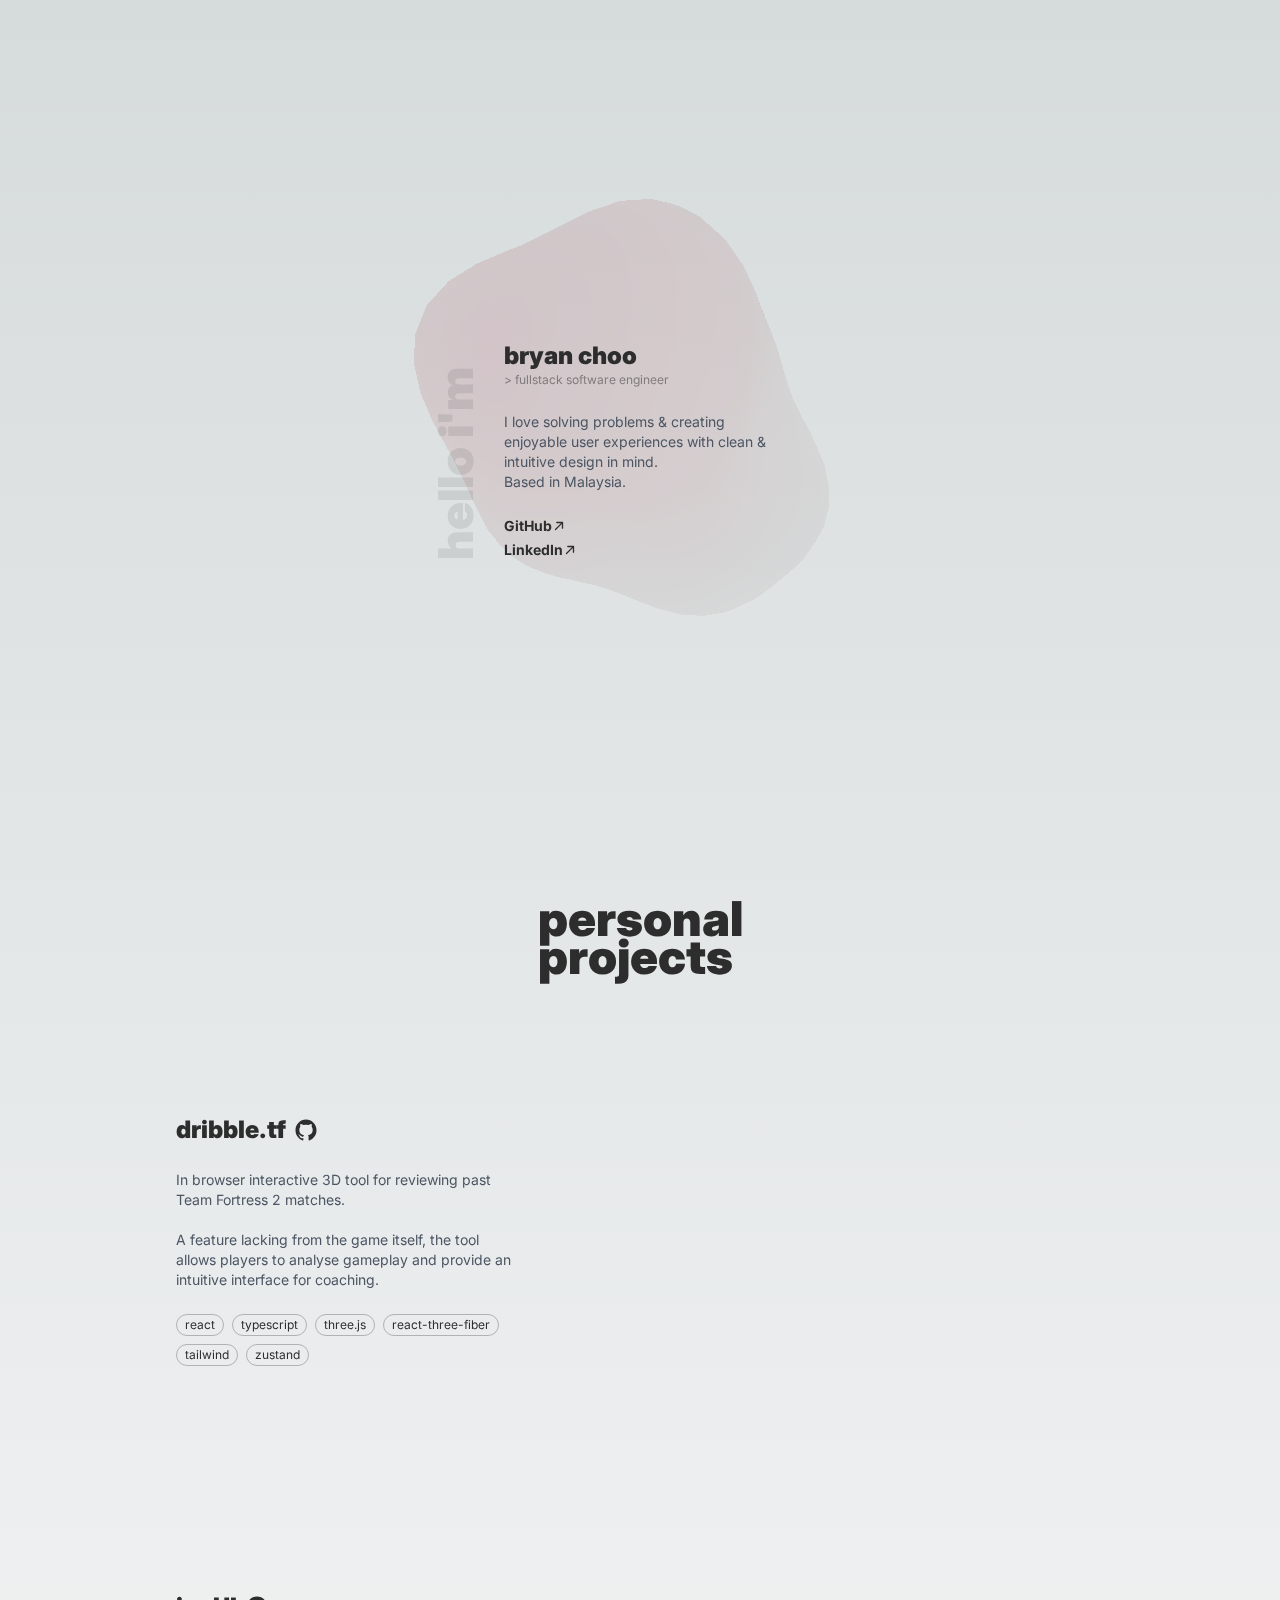
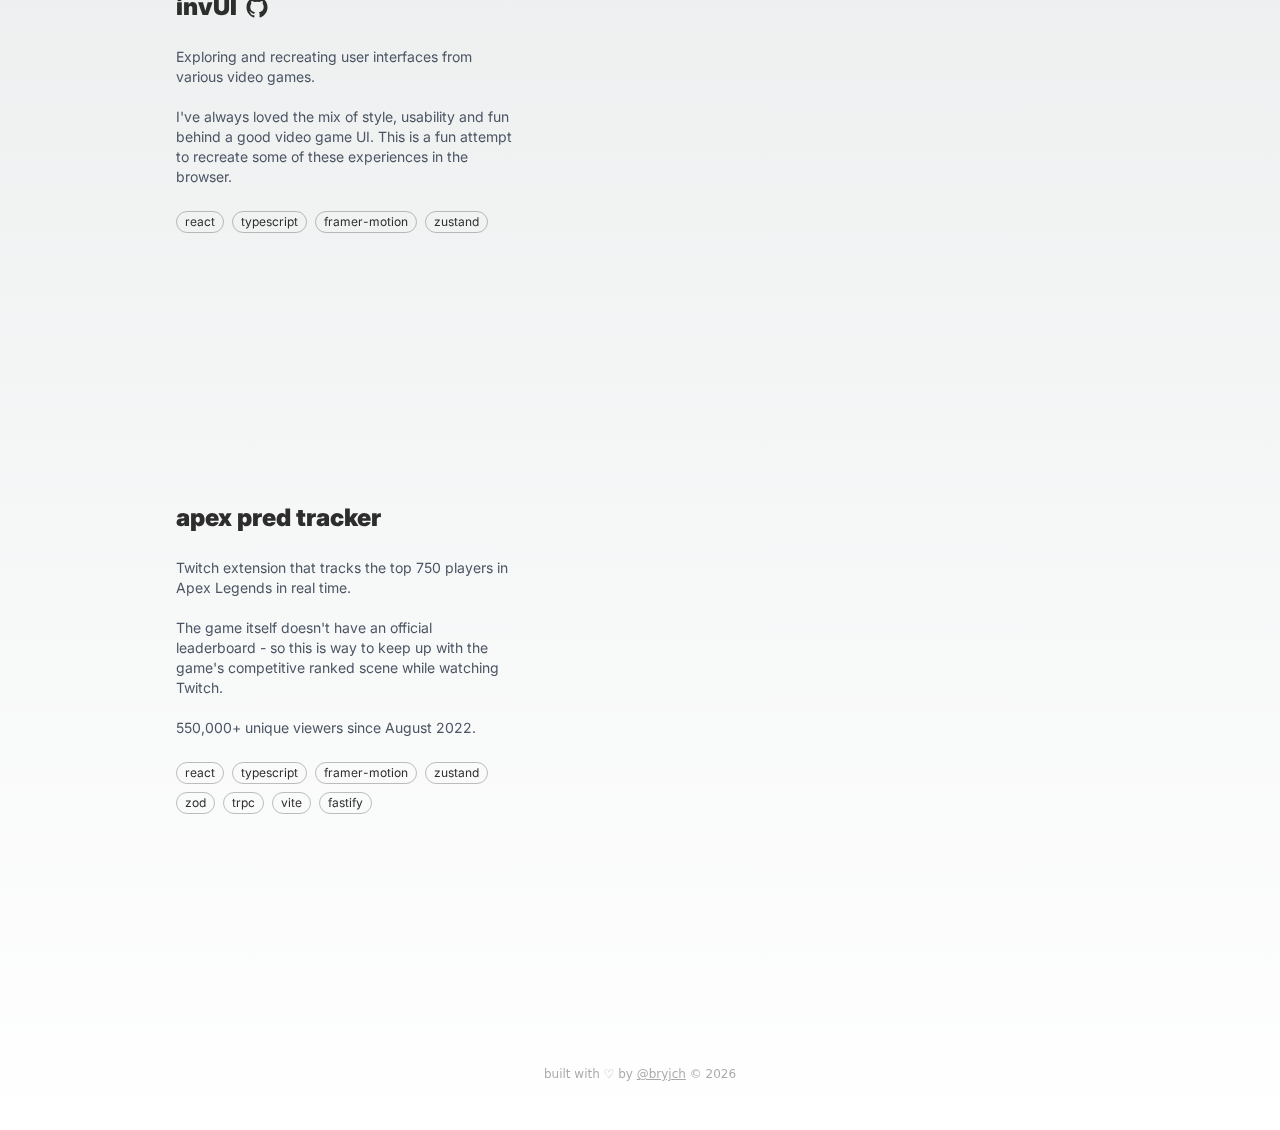
==== commit 04c7701d: "Deploying to main from @ bryjch/portfolio@e78c377c985b2ba078f6a8baa7d30625f2ce8090 🚀" ====
--- a/index.html
+++ b/index.html
@@ -11,8 +11,8 @@
     <link rel="icon" href="/favicon.ico" />
     <link rel="preconnect" href="https://fonts.googleapis.com" />
     <link rel="preconnect" href="https://fonts.gstatic.com" crossorigin />
-    <script type="module" crossorigin src="/assets/index-DRvyk3-Q.js"></script>
-    <link rel="stylesheet" crossorigin href="/assets/index-DO8TrEdL.css">
+    <script type="module" crossorigin src="/assets/index-BYx6vW_F.js"></script>
+    <link rel="stylesheet" crossorigin href="/assets/index-DxkM-tl2.css">
   </head>
   <body>
     <div id="root"></div>
--- a/assets/index-DxkM-tl2.css
+++ b/assets/index-DxkM-tl2.css
@@ -0,0 +1 @@
+@import"https://fonts.googleapis.com/css2?family=Inter:wght@100..900&display=swap";@import"https://fonts.googleapis.com/css2?family=Fraunces:ital,opsz,wght@0,9..144,100..900;1,9..144,100..900&display=swap";.sparkle{--pixel-size: .2em;animation-name:sparkle;animation-duration:5s;animation-iteration-count:infinite;height:var(--pixel-size);width:var(--pixel-size);top:calc(var(--pixel-size) * -5.5);left:calc(var(--pixel-size) * -5.5)}@keyframes sparkle{0%,12.5%{box-shadow:calc(var(--pixel-size) * 5) calc(var(--pixel-size) * 5) 0 0}12.51%,25%{box-shadow:calc(var(--pixel-size) * 5) calc(var(--pixel-size) * 4) 0 0,calc(var(--pixel-size) * 4) calc(var(--pixel-size) * 5) 0 0,calc(var(--pixel-size) * 5) calc(var(--pixel-size) * 5) 0 0,calc(var(--pixel-size) * 6) calc(var(--pixel-size) * 5) 0 0,calc(var(--pixel-size) * 5) calc(var(--pixel-size) * 6) 0 0}25.01%,37.5%{box-shadow:calc(var(--pixel-size) * 5) calc(var(--pixel-size) * 3) 0 0,calc(var(--pixel-size) * 5) calc(var(--pixel-size) * 4) 0 0,calc(var(--pixel-size) * 3) calc(var(--pixel-size) * 5) 0 0,calc(var(--pixel-size) * 4) calc(var(--pixel-size) * 5) 0 0,calc(var(--pixel-size) * 5) calc(var(--pixel-size) * 5) 0 0,calc(var(--pixel-size) * 6) calc(var(--pixel-size) * 5) 0 0,calc(var(--pixel-size) * 7) calc(var(--pixel-size) * 5) 0 0,calc(var(--pixel-size) * 5) calc(var(--pixel-size) * 6) 0 0,calc(var(--pixel-size) * 5) calc(var(--pixel-size) * 7) 0 0}37.51%,50%{box-shadow:calc(var(--pixel-size) * 5) calc(var(--pixel-size) * 1) 0 0,calc(var(--pixel-size) * 5) calc(var(--pixel-size) * 3) 0 0,calc(var(--pixel-size) * 5) calc(var(--pixel-size) * 4) 0 0,calc(var(--pixel-size) * 1) calc(var(--pixel-size) * 5) 0 0,calc(var(--pixel-size) * 3) calc(var(--pixel-size) * 5) 0 0,calc(var(--pixel-size) * 4) calc(var(--pixel-size) * 5) 0 0,calc(var(--pixel-size) * 5) calc(var(--pixel-size) * 5) 0 0,calc(var(--pixel-size) * 6) calc(var(--pixel-size) * 5) 0 0,calc(var(--pixel-size) * 7) calc(var(--pixel-size) * 5) 0 0,calc(var(--pixel-size) * 9) calc(var(--pixel-size) * 5) 0 0,calc(var(--pixel-size) * 5) calc(var(--pixel-size) * 6) 0 0,calc(var(--pixel-size) * 5) calc(var(--pixel-size) * 7) 0 0,calc(var(--pixel-size) * 5) calc(var(--pixel-size) * 9) 0 0}50.01%,62.5%{box-shadow:calc(var(--pixel-size) * 5) calc(var(--pixel-size) * 3) 0 0,calc(var(--pixel-size) * 5) calc(var(--pixel-size) * 4) 0 0,calc(var(--pixel-size) * 3) calc(var(--pixel-size) * 5) 0 0,calc(var(--pixel-size) * 4) calc(var(--pixel-size) * 5) 0 0,calc(var(--pixel-size) * 5) calc(var(--pixel-size) * 5) 0 0,calc(var(--pixel-size) * 6) calc(var(--pixel-size) * 5) 0 0,calc(var(--pixel-size) * 7) calc(var(--pixel-size) * 5) 0 0,calc(var(--pixel-size) * 5) calc(var(--pixel-size) * 6) 0 0,calc(var(--pixel-size) * 5) calc(var(--pixel-size) * 7) 0 0}62.51%,75%{box-shadow:calc(var(--pixel-size) * 5) calc(var(--pixel-size) * 1) 0 0,calc(var(--pixel-size) * 5) calc(var(--pixel-size) * 3) 0 0,calc(var(--pixel-size) * 5) calc(var(--pixel-size) * 4) 0 0,calc(var(--pixel-size) * 1) calc(var(--pixel-size) * 5) 0 0,calc(var(--pixel-size) * 3) calc(var(--pixel-size) * 5) 0 0,calc(var(--pixel-size) * 4) calc(var(--pixel-size) * 5) 0 0,calc(var(--pixel-size) * 5) calc(var(--pixel-size) * 5) 0 0,calc(var(--pixel-size) * 6) calc(var(--pixel-size) * 5) 0 0,calc(var(--pixel-size) * 7) calc(var(--pixel-size) * 5) 0 0,calc(var(--pixel-size) * 9) calc(var(--pixel-size) * 5) 0 0,calc(var(--pixel-size) * 5) calc(var(--pixel-size) * 6) 0 0,calc(var(--pixel-size) * 5) calc(var(--pixel-size) * 7) 0 0,calc(var(--pixel-size) * 5) calc(var(--pixel-size) * 9) 0 0}75.01%,87.5%{box-shadow:calc(var(--pixel-size) * 5) calc(var(--pixel-size) * 3) 0 0,calc(var(--pixel-size) * 5) calc(var(--pixel-size) * 4) 0 0,calc(var(--pixel-size) * 3) calc(var(--pixel-size) * 5) 0 0,calc(var(--pixel-size) * 4) calc(var(--pixel-size) * 5) 0 0,calc(var(--pixel-size) * 5) calc(var(--pixel-size) * 5) 0 0,calc(var(--pixel-size) * 6) calc(var(--pixel-size) * 5) 0 0,calc(var(--pixel-size) * 7) calc(var(--pixel-size) * 5) 0 0,calc(var(--pixel-size) * 5) calc(var(--pixel-size) * 6) 0 0,calc(var(--pixel-size) * 5) calc(var(--pixel-size) * 7) 0 0}87.51%,to{box-shadow:calc(var(--pixel-size) * 5) calc(var(--pixel-size) * 4) 0 0,calc(var(--pixel-size) * 4) calc(var(--pixel-size) * 5) 0 0,calc(var(--pixel-size) * 5) calc(var(--pixel-size) * 5) 0 0,calc(var(--pixel-size) * 6) calc(var(--pixel-size) * 5) 0 0,calc(var(--pixel-size) * 5) calc(var(--pixel-size) * 6) 0 0}}*,:before,:after{box-sizing:border-box;border-width:0;border-style:solid;border-color:#e5e7eb}:before,:after{--tw-content: ""}html,:host{line-height:1.5;-webkit-text-size-adjust:100%;-moz-tab-size:4;-o-tab-size:4;tab-size:4;font-family:ui-sans-serif,system-ui,sans-serif,"Apple Color Emoji","Segoe UI Emoji",Segoe UI Symbol,"Noto Color Emoji";font-feature-settings:normal;font-variation-settings:normal;-webkit-tap-highlight-color:transparent}body{margin:0;line-height:inherit}hr{height:0;color:inherit;border-top-width:1px}abbr:where([title]){-webkit-text-decoration:underline dotted;text-decoration:underline dotted}h1,h2,h3,h4,h5,h6{font-size:inherit;font-weight:inherit}a{color:inherit;text-decoration:inherit}b,strong{font-weight:bolder}code,kbd,samp,pre{font-family:ui-monospace,SFMono-Regular,Menlo,Monaco,Consolas,Liberation Mono,Courier New,monospace;font-feature-settings:normal;font-variation-settings:normal;font-size:1em}small{font-size:80%}sub,sup{font-size:75%;line-height:0;position:relative;vertical-align:baseline}sub{bottom:-.25em}sup{top:-.5em}table{text-indent:0;border-color:inherit;border-collapse:collapse}button,input,optgroup,select,textarea{font-family:inherit;font-feature-settings:inherit;font-variation-settings:inherit;font-size:100%;font-weight:inherit;line-height:inherit;color:inherit;margin:0;padding:0}button,select{text-transform:none}button,[type=button],[type=reset],[type=submit]{-webkit-appearance:button;background-color:transparent;background-image:none}:-moz-focusring{outline:auto}:-moz-ui-invalid{box-shadow:none}progress{vertical-align:baseline}::-webkit-inner-spin-button,::-webkit-outer-spin-button{height:auto}[type=search]{-webkit-appearance:textfield;outline-offset:-2px}::-webkit-search-decoration{-webkit-appearance:none}::-webkit-file-upload-button{-webkit-appearance:button;font:inherit}summary{display:list-item}blockquote,dl,dd,h1,h2,h3,h4,h5,h6,hr,figure,p,pre{margin:0}fieldset{margin:0;padding:0}legend{padding:0}ol,ul,menu{list-style:none;margin:0;padding:0}dialog{padding:0}textarea{resize:vertical}input::-moz-placeholder,textarea::-moz-placeholder{opacity:1;color:#9ca3af}input::placeholder,textarea::placeholder{opacity:1;color:#9ca3af}button,[role=button]{cursor:pointer}:disabled{cursor:default}img,svg,video,canvas,audio,iframe,embed,object{display:block;vertical-align:middle}img,video{max-width:100%;height:auto}[hidden]{display:none}*,:before,:after{--tw-border-spacing-x: 0;--tw-border-spacing-y: 0;--tw-translate-x: 0;--tw-translate-y: 0;--tw-rotate: 0;--tw-skew-x: 0;--tw-skew-y: 0;--tw-scale-x: 1;--tw-scale-y: 1;--tw-pan-x: ;--tw-pan-y: ;--tw-pinch-zoom: ;--tw-scroll-snap-strictness: proximity;--tw-gradient-from-position: ;--tw-gradient-via-position: ;--tw-gradient-to-position: ;--tw-ordinal: ;--tw-slashed-zero: ;--tw-numeric-figure: ;--tw-numeric-spacing: ;--tw-numeric-fraction: ;--tw-ring-inset: ;--tw-ring-offset-width: 0px;--tw-ring-offset-color: #fff;--tw-ring-color: rgb(59 130 246 / .5);--tw-ring-offset-shadow: 0 0 #0000;--tw-ring-shadow: 0 0 #0000;--tw-shadow: 0 0 #0000;--tw-shadow-colored: 0 0 #0000;--tw-blur: ;--tw-brightness: ;--tw-contrast: ;--tw-grayscale: ;--tw-hue-rotate: ;--tw-invert: ;--tw-saturate: ;--tw-sepia: ;--tw-drop-shadow: ;--tw-backdrop-blur: ;--tw-backdrop-brightness: ;--tw-backdrop-contrast: ;--tw-backdrop-grayscale: ;--tw-backdrop-hue-rotate: ;--tw-backdrop-invert: ;--tw-backdrop-opacity: ;--tw-backdrop-saturate: ;--tw-backdrop-sepia: }::backdrop{--tw-border-spacing-x: 0;--tw-border-spacing-y: 0;--tw-translate-x: 0;--tw-translate-y: 0;--tw-rotate: 0;--tw-skew-x: 0;--tw-skew-y: 0;--tw-scale-x: 1;--tw-scale-y: 1;--tw-pan-x: ;--tw-pan-y: ;--tw-pinch-zoom: ;--tw-scroll-snap-strictness: proximity;--tw-gradient-from-position: ;--tw-gradient-via-position: ;--tw-gradient-to-position: ;--tw-ordinal: ;--tw-slashed-zero: ;--tw-numeric-figure: ;--tw-numeric-spacing: ;--tw-numeric-fraction: ;--tw-ring-inset: ;--tw-ring-offset-width: 0px;--tw-ring-offset-color: #fff;--tw-ring-color: rgb(59 130 246 / .5);--tw-ring-offset-shadow: 0 0 #0000;--tw-ring-shadow: 0 0 #0000;--tw-shadow: 0 0 #0000;--tw-shadow-colored: 0 0 #0000;--tw-blur: ;--tw-brightness: ;--tw-contrast: ;--tw-grayscale: ;--tw-hue-rotate: ;--tw-invert: ;--tw-saturate: ;--tw-sepia: ;--tw-drop-shadow: ;--tw-backdrop-blur: ;--tw-backdrop-brightness: ;--tw-backdrop-contrast: ;--tw-backdrop-grayscale: ;--tw-backdrop-hue-rotate: ;--tw-backdrop-invert: ;--tw-backdrop-opacity: ;--tw-backdrop-saturate: ;--tw-backdrop-sepia: }.pointer-events-none{pointer-events:none}.pointer-events-auto{pointer-events:auto}.visible{visibility:visible}.fixed{position:fixed}.absolute{position:absolute}.relative{position:relative}.inset-0{top:0;right:0;bottom:0;left:0}.bottom-0{bottom:0}.left-0{left:0}.left-1\/2{left:50%}.right-0{right:0}.top-1{top:.25rem}.top-1\/2{top:50%}.top-3{top:.75rem}.mx-2{margin-left:.5rem;margin-right:.5rem}.mx-auto{margin-left:auto;margin-right:auto}.my-28{margin-top:7rem;margin-bottom:7rem}.-mb-4{margin-bottom:-1rem}.-mr-5{margin-right:-1.25rem}.mb-6{margin-bottom:1.5rem}.ml-2{margin-left:.5rem}.ml-4{margin-left:1rem}.ml-auto{margin-left:auto}.mr-4{margin-right:1rem}.mt-16{margin-top:4rem}.inline-block{display:inline-block}.flex{display:flex}.inline-flex{display:inline-flex}.grid{display:grid}.hidden{display:none}.h-2{height:.5rem}.h-3{height:.75rem}.h-8{height:2rem}.h-\[1px\]{height:1px}.h-\[90vh\]{height:90vh}.h-full{height:100%}.h-screen{height:100vh}.min-h-screen{min-height:100vh}.w-2{width:.5rem}.w-3{width:.75rem}.w-8{width:2rem}.w-full{width:100%}.w-screen{width:100vw}.max-w-\[20em\]{max-width:20em}.max-w-lg{max-width:32rem}.max-w-none{max-width:none}.max-w-screen-lg{max-width:1024px}.max-w-sm{max-width:24rem}.flex-1{flex:1 1 0%}.flex-shrink-0{flex-shrink:0}.basis-5\/12{flex-basis:41.666667%}.basis-7\/12{flex-basis:58.333333%}.origin-bottom-left{transform-origin:bottom left}.-translate-x-2{--tw-translate-x: -.5rem;transform:translate(var(--tw-translate-x),var(--tw-translate-y)) rotate(var(--tw-rotate)) skew(var(--tw-skew-x)) skewY(var(--tw-skew-y)) scaleX(var(--tw-scale-x)) scaleY(var(--tw-scale-y))}.-translate-x-\[50\%\]{--tw-translate-x: -50%;transform:translate(var(--tw-translate-x),var(--tw-translate-y)) rotate(var(--tw-rotate)) skew(var(--tw-skew-x)) skewY(var(--tw-skew-y)) scaleX(var(--tw-scale-x)) scaleY(var(--tw-scale-y))}.-translate-y-\[50\%\]{--tw-translate-y: -50%;transform:translate(var(--tw-translate-x),var(--tw-translate-y)) rotate(var(--tw-rotate)) skew(var(--tw-skew-x)) skewY(var(--tw-skew-y)) scaleX(var(--tw-scale-x)) scaleY(var(--tw-scale-y))}.-rotate-90{--tw-rotate: -90deg;transform:translate(var(--tw-translate-x),var(--tw-translate-y)) rotate(var(--tw-rotate)) skew(var(--tw-skew-x)) skewY(var(--tw-skew-y)) scaleX(var(--tw-scale-x)) scaleY(var(--tw-scale-y))}.scale-90{--tw-scale-x: .9;--tw-scale-y: .9;transform:translate(var(--tw-translate-x),var(--tw-translate-y)) rotate(var(--tw-rotate)) skew(var(--tw-skew-x)) skewY(var(--tw-skew-y)) scaleX(var(--tw-scale-x)) scaleY(var(--tw-scale-y))}.transform{transform:translate(var(--tw-translate-x),var(--tw-translate-y)) rotate(var(--tw-rotate)) skew(var(--tw-skew-x)) skewY(var(--tw-skew-y)) scaleX(var(--tw-scale-x)) scaleY(var(--tw-scale-y))}@keyframes droplet{0%{opacity:0;transform:translateY(-.5rem)}33%{opacity:1;transform:translateY(0)}to{opacity:0;transform:translateY(.5rem)}}.animate-droplet{animation:droplet 2s ease-in-out infinite}@keyframes float{0%{transform:translateY(0)}33%{transform:translateY(.15rem)}66%{transform:translateY(-.15rem)}to{transform:translateY(0)}}.animate-float{animation:float 3s ease-in-out infinite}@keyframes rock{0%{transform:rotate(0)}33%{transform:rotate(10deg)}66%{transform:rotate(-10deg)}to{transform:rotate(0)}}.animate-rock{animation:rock 1s ease-in-out infinite}@keyframes spook{0%{transform:scale(1) translateY(0)}50%{transform:scale(1.05) translateY(-.5rem)}to{transform:scale(1) translateY(0)}}.animate-spook{animation:spook .3s ease-in-out 1}@keyframes wiggle{0%,to{transform:rotate(-3deg)}50%{transform:rotate(3deg)}}.animate-wiggle{animation:wiggle 1s ease-in-out infinite}.cursor-default{cursor:default}.select-none{-webkit-user-select:none;-moz-user-select:none;user-select:none}.grid-cols-2{grid-template-columns:repeat(2,minmax(0,1fr))}.grid-cols-7{grid-template-columns:repeat(7,minmax(0,1fr))}.flex-row{flex-direction:row}.flex-col{flex-direction:column}.flex-wrap{flex-wrap:wrap}.items-start{align-items:flex-start}.items-end{align-items:flex-end}.items-center{align-items:center}.justify-start{justify-content:flex-start}.justify-center{justify-content:center}.gap-2{gap:.5rem}.gap-4{gap:1rem}.gap-x-8{-moz-column-gap:2rem;column-gap:2rem}.gap-y-3{row-gap:.75rem}.self-start{align-self:flex-start}.overflow-hidden{overflow:hidden}.whitespace-pre-line{white-space:pre-line}.whitespace-pre-wrap{white-space:pre-wrap}.rounded{border-radius:.25rem}.rounded-\[2rem\]{border-radius:2rem}.rounded-full{border-radius:9999px}.border{border-width:1px}.border-b-2{border-bottom-width:2px}.border-dotted{border-style:dotted}.border-pp-text{--tw-border-opacity: 1;border-color:rgb(var(--pp-text-rgb) / var(--tw-border-opacity))}.border-pp-text\/30{border-color:rgb(var(--pp-text-rgb) / .3)}.bg-green-300{--tw-bg-opacity: 1;background-color:rgb(134 239 172 / var(--tw-bg-opacity))}.fill-blue-400{fill:#60a5fa}.p-4{padding:1rem}.p-8{padding:2rem}.px-2{padding-left:.5rem;padding-right:.5rem}.px-6{padding-left:1.5rem;padding-right:1.5rem}.px-8{padding-left:2rem;padding-right:2rem}.py-1{padding-top:.25rem;padding-bottom:.25rem}.py-24{padding-top:6rem;padding-bottom:6rem}.py-4{padding-top:1rem;padding-bottom:1rem}.pb-12{padding-bottom:3rem}.text-center{text-align:center}.text-right{text-align:right}.font-inter{font-family:var(--font-inter)}.text-2xl{font-size:1.5rem;line-height:2rem}.text-3xl{font-size:1.875rem;line-height:2.25rem}.text-5xl{font-size:3rem;line-height:1}.text-\[0\.8em\]{font-size:.8em}.text-\[10vw\]{font-size:10vw}.text-lg{font-size:1.125rem;line-height:1.75rem}.text-sm{font-size:.875rem;line-height:1.25rem}.text-xs{font-size:.75rem;line-height:1rem}.font-black{font-weight:900}.font-bold{font-weight:700}.font-light{font-weight:300}.font-medium{font-weight:500}.leading-\[0\.8em\]{line-height:.8em}.leading-none{line-height:1}.text-pp-accent\/50{color:rgb(var(--pp-accent-rgb) / .5)}.text-pp-text-muted{--tw-text-opacity: 1;color:rgb(var(--pp-text-muted-rgb) / var(--tw-text-opacity))}.text-red-400{--tw-text-opacity: 1;color:rgb(248 113 113 / var(--tw-text-opacity))}.underline{text-decoration-line:underline}.opacity-10{opacity:.1}.opacity-40{opacity:.4}.opacity-50{opacity:.5}.opacity-60{opacity:.6}.opacity-90{opacity:.9}.opacity-\[0\.03\]{opacity:.03}.shadow-lg{--tw-shadow: 0 10px 15px -3px rgb(0 0 0 / .1), 0 4px 6px -4px rgb(0 0 0 / .1);--tw-shadow-colored: 0 10px 15px -3px var(--tw-shadow-color), 0 4px 6px -4px var(--tw-shadow-color);box-shadow:var(--tw-ring-offset-shadow, 0 0 #0000),var(--tw-ring-shadow, 0 0 #0000),var(--tw-shadow)}.transition{transition-property:color,background-color,border-color,text-decoration-color,fill,stroke,opacity,box-shadow,transform,filter,-webkit-backdrop-filter;transition-property:color,background-color,border-color,text-decoration-color,fill,stroke,opacity,box-shadow,transform,filter,backdrop-filter;transition-property:color,background-color,border-color,text-decoration-color,fill,stroke,opacity,box-shadow,transform,filter,backdrop-filter,-webkit-backdrop-filter;transition-timing-function:cubic-bezier(.4,0,.2,1);transition-duration:.15s}.transition-all{transition-property:all;transition-timing-function:cubic-bezier(.4,0,.2,1);transition-duration:.15s}.transition-transform{transition-property:transform;transition-timing-function:cubic-bezier(.4,0,.2,1);transition-duration:.15s}.duration-150{transition-duration:.15s}.duration-300{transition-duration:.3s}.min-h-screen{height:100vh;height:100svh}:root{--background-start-rgb: 214, 219, 220;--background-end-rgb: 255, 255, 255;--pp-accent-rgb: 238 109 121;--pp-text-rgb: 45 45 45;--pp-text-muted-rgb: 75 85 99}@media (prefers-color-scheme: dark){:root{--background-start-rgb: 24, 24, 24;--background-end-rgb: 24, 24, 24;--pp-accent-rgb: 238 109 121;--pp-text-rgb: 255 255 255;--pp-text-muted-rgb: 220 220 220}}body{color:rgb(var(--pp-text-rgb));background:linear-gradient(to bottom,transparent,rgb(var(--background-end-rgb))) rgb(var(--background-start-rgb))}.canvas-container{height:100vh;height:100svh;width:100%}.underline-anchor:hover{color:rgb(var(--pp-accent-rgb))}.underline-anchor:before{content:"";position:absolute;width:100%;height:.2em;border-radius:1em;background-color:rgb(var(--pp-accent-rgb));bottom:0;left:0;transform-origin:right;transform:scaleX(0);transition:transform .3s ease-in-out}.underline-anchor:hover:before{transform-origin:left;transform:scaleX(1)}.font-inter{font-family:Inter,sans-serif}.font-fraunces{font-family:Fraunces,serif}.hover\:scale-\[102\%\]:hover{--tw-scale-x: 102%;--tw-scale-y: 102%;transform:translate(var(--tw-translate-x),var(--tw-translate-y)) rotate(var(--tw-rotate)) skew(var(--tw-skew-x)) skewY(var(--tw-skew-y)) scaleX(var(--tw-scale-x)) scaleY(var(--tw-scale-y))}.hover\:border-pp-accent:hover{--tw-border-opacity: 1;border-color:rgb(var(--pp-accent-rgb) / var(--tw-border-opacity))}.hover\:text-pp-accent:hover{--tw-text-opacity: 1;color:rgb(var(--pp-accent-rgb) / var(--tw-text-opacity))}@media (min-width: 640px){.sm\:h-\[75vh\]{height:75vh}.sm\:flex-row{flex-direction:row}.sm\:self-start{align-self:flex-start}.sm\:self-end{align-self:flex-end}.sm\:py-4{padding-top:1rem;padding-bottom:1rem}}@media (min-width: 768px){.md\:my-40{margin-top:10rem;margin-bottom:10rem}.md\:-mb-8{margin-bottom:-2rem}.md\:block{display:block}.md\:max-w-screen-sm{max-width:640px}.md\:flex-row{flex-direction:row}.md\:flex-col{flex-direction:column}.md\:justify-start{justify-content:flex-start}.md\:justify-end{justify-content:flex-end}.md\:gap-1{gap:.25rem}.md\:rounded-\[4rem\]{border-radius:4rem}.md\:pr-12{padding-right:3rem}.md\:text-left{text-align:left}}@media (min-width: 1024px){.lg\:px-12{padding-left:3rem;padding-right:3rem}}@media (prefers-color-scheme: dark){.dark\:text-yellow-400{--tw-text-opacity: 1;color:rgb(250 204 21 / var(--tw-text-opacity))}.dark\:opacity-60{opacity:.6}.dark\:opacity-80{opacity:.8}}
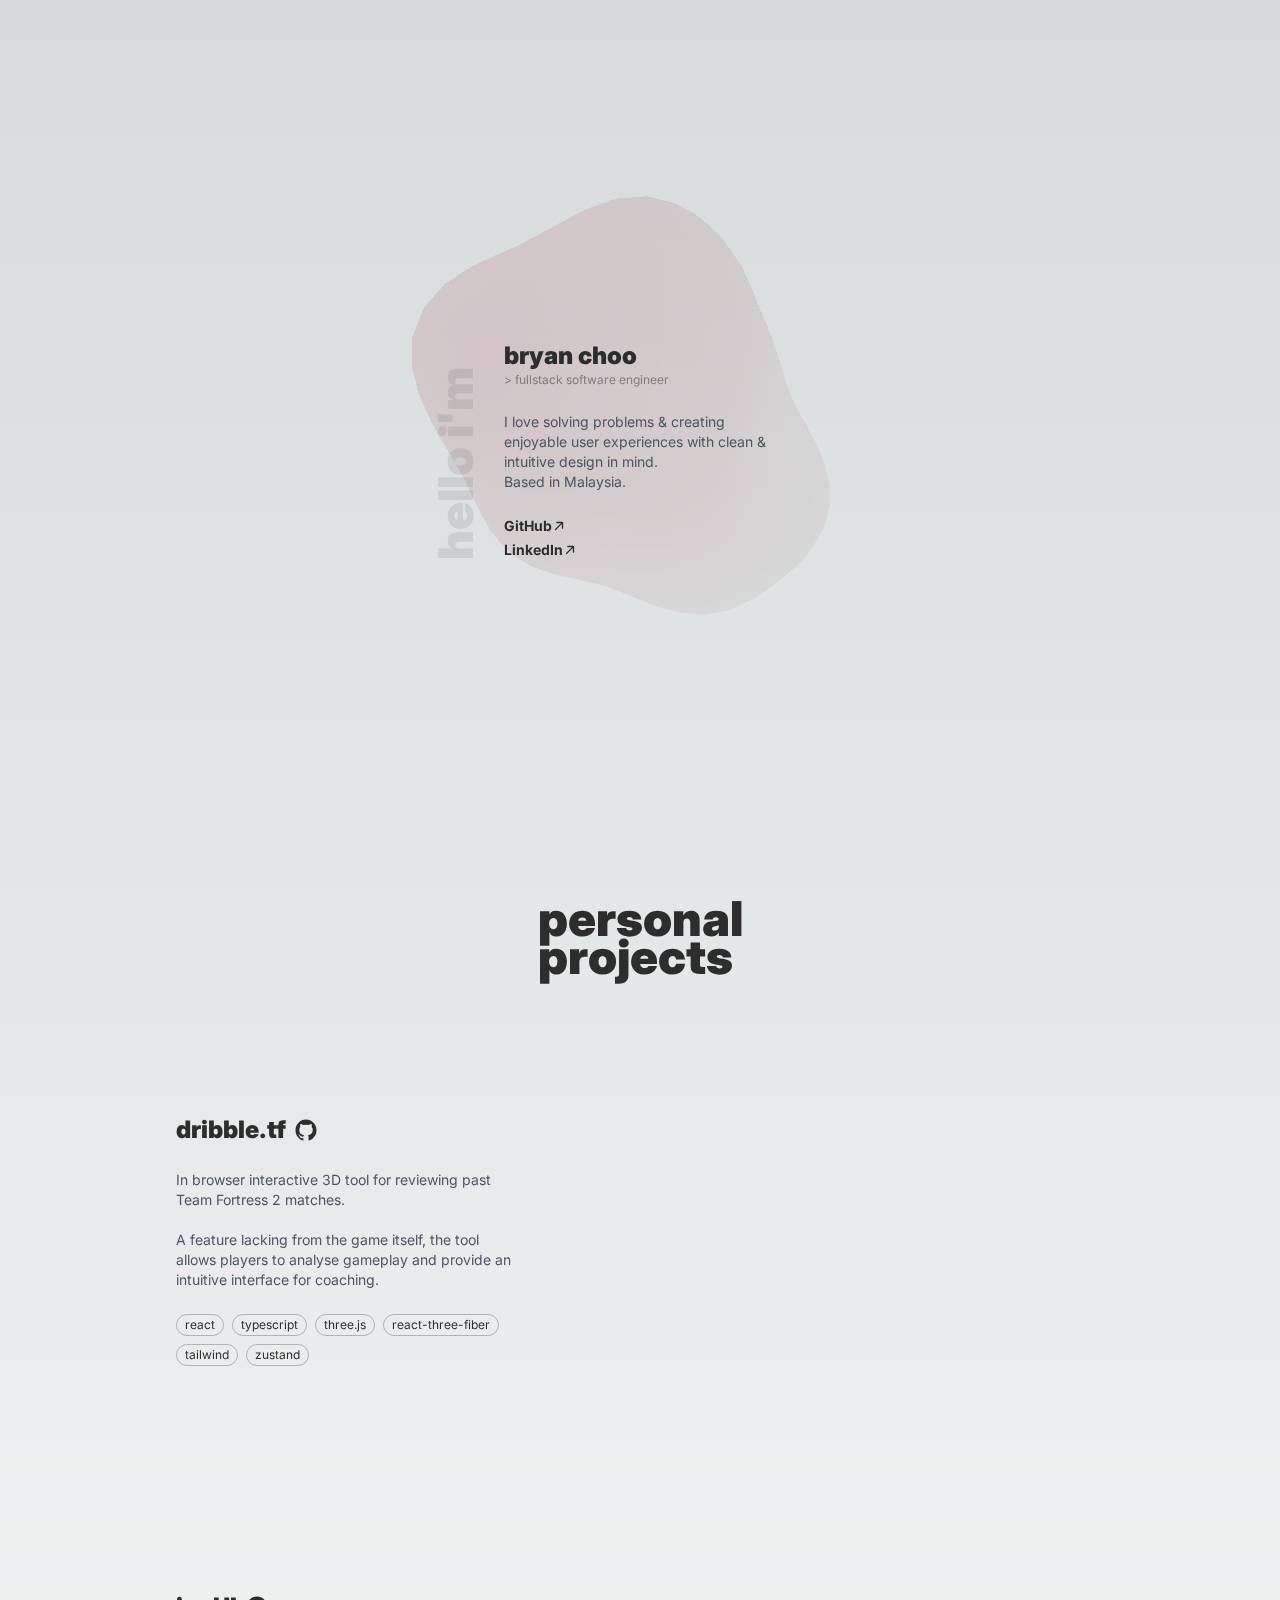
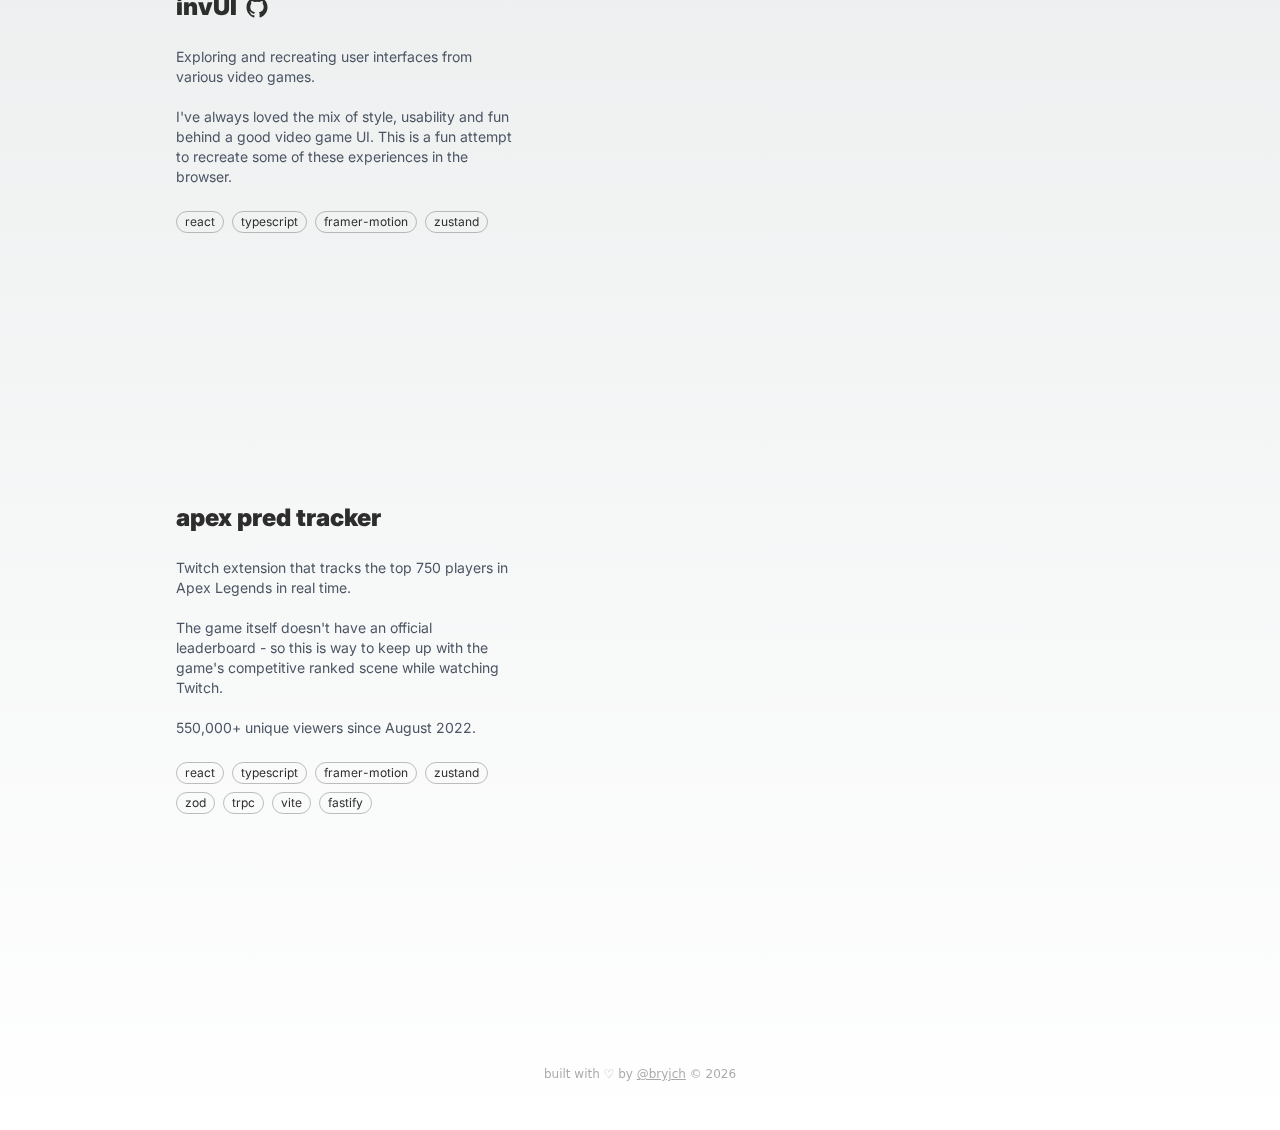
==== commit 7fa85041: "Deploying to main from @ bryjch/portfolio@bfe0249c3febb21f15f3444efc051686cfb3696d 🚀" ====
--- a/index.html
+++ b/index.html
@@ -11,7 +11,7 @@
     <link rel="icon" href="/favicon.ico" />
     <link rel="preconnect" href="https://fonts.googleapis.com" />
     <link rel="preconnect" href="https://fonts.gstatic.com" crossorigin />
-    <script type="module" crossorigin src="/assets/index-BYx6vW_F.js"></script>
+    <script type="module" crossorigin src="/assets/index-D8dMkdCR.js"></script>
     <link rel="stylesheet" crossorigin href="/assets/index-DxkM-tl2.css">
   </head>
   <body>
